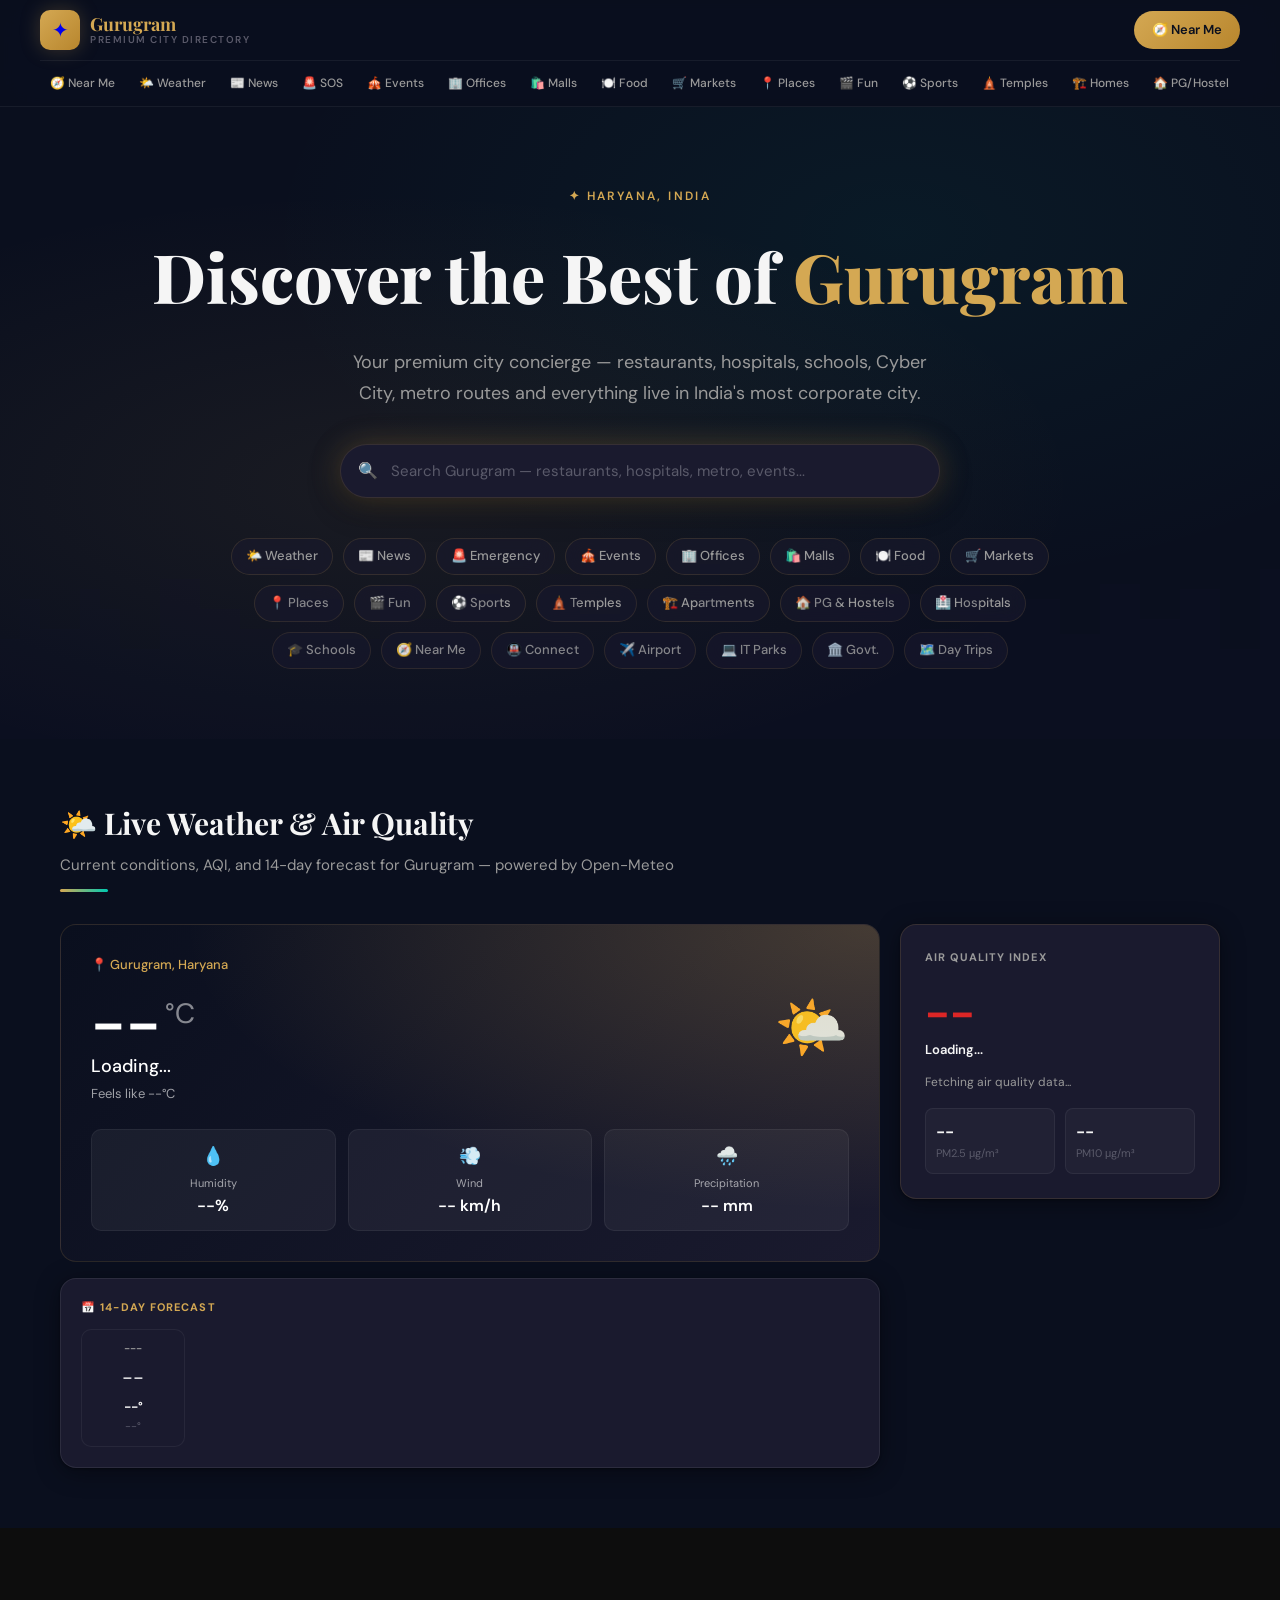
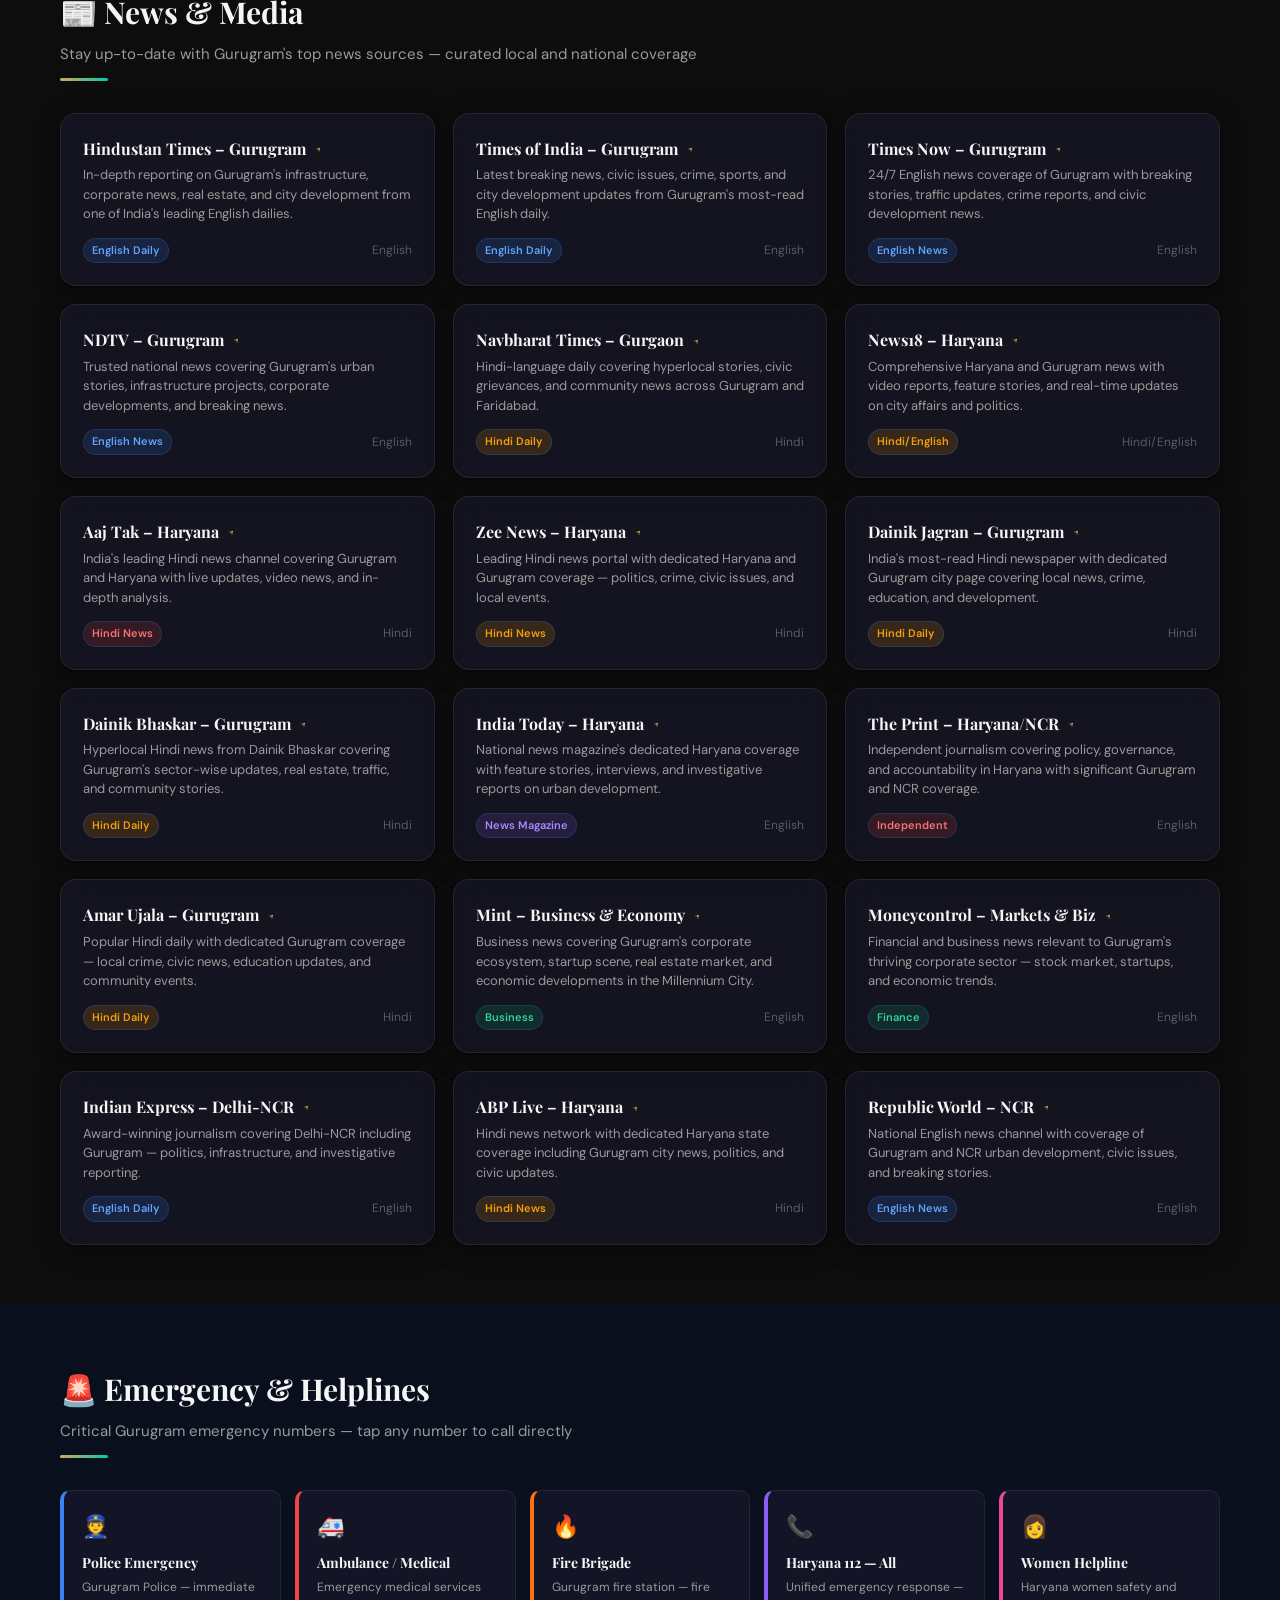
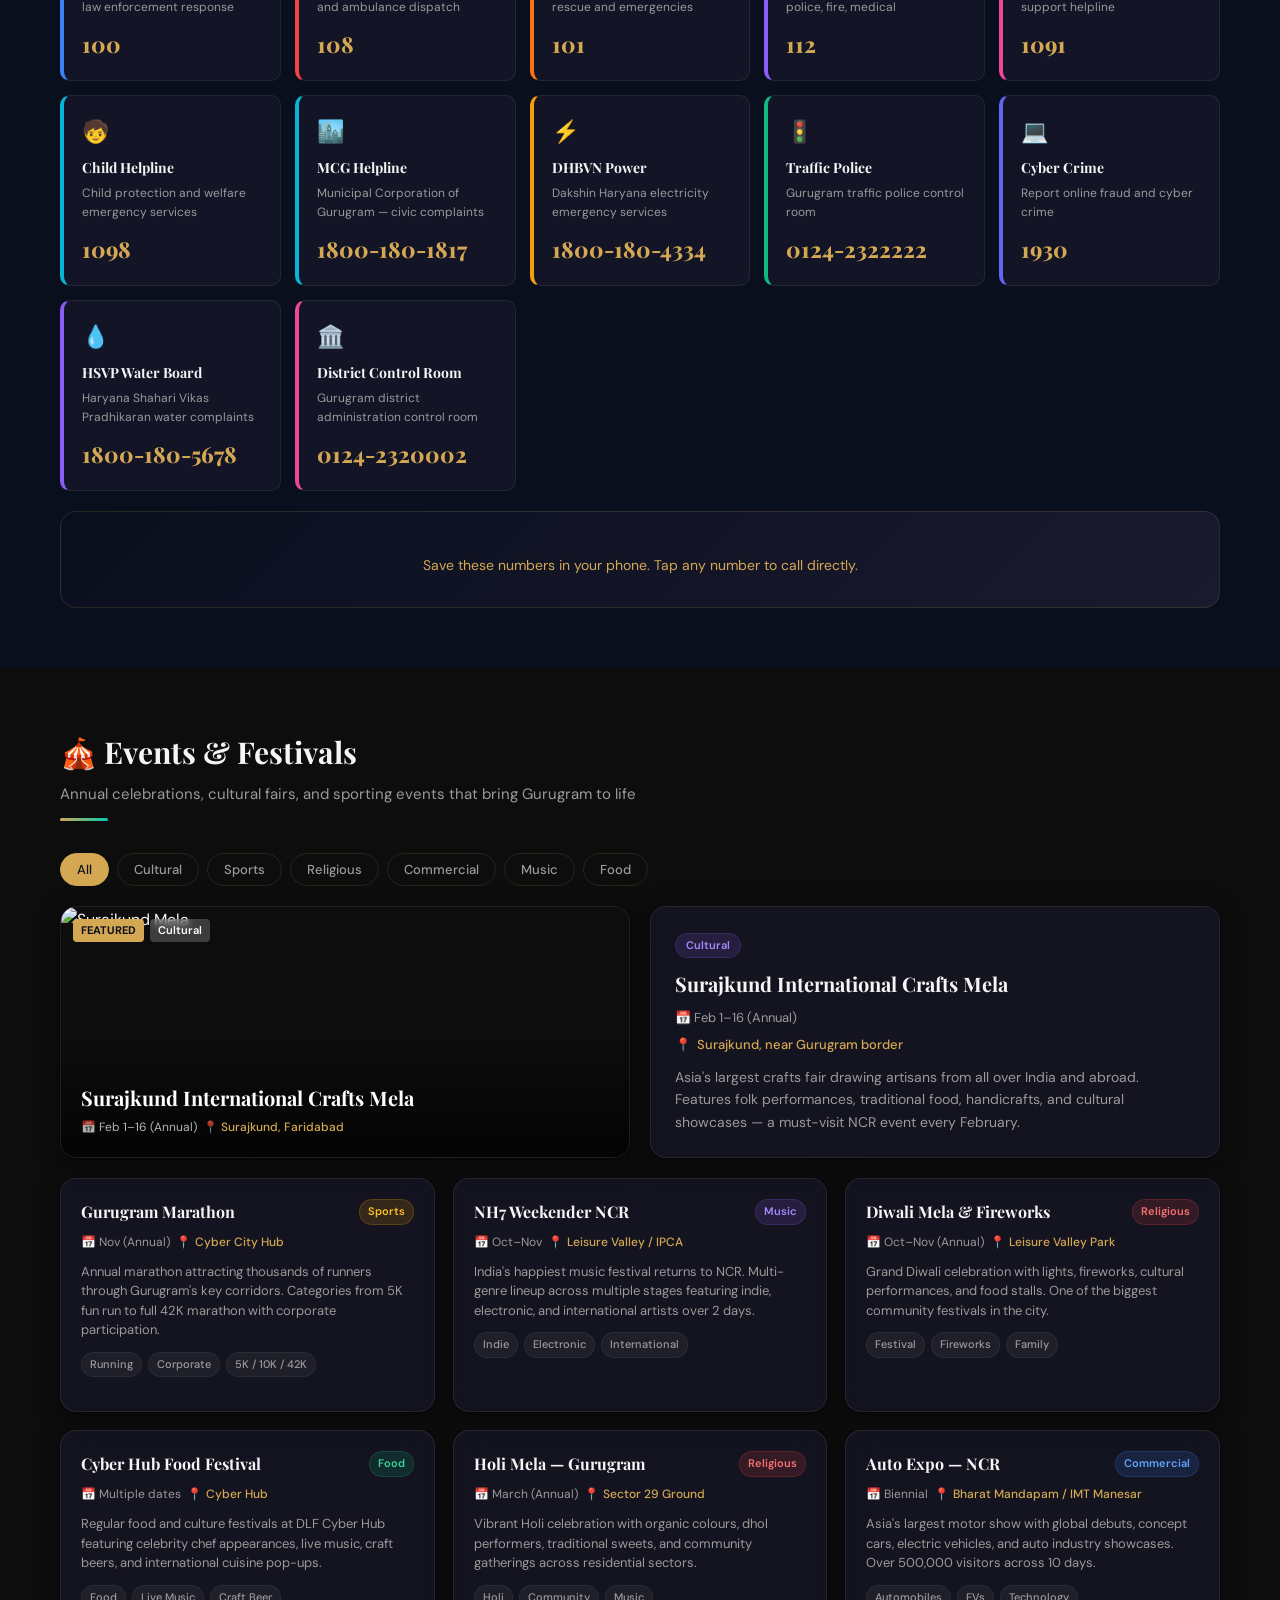
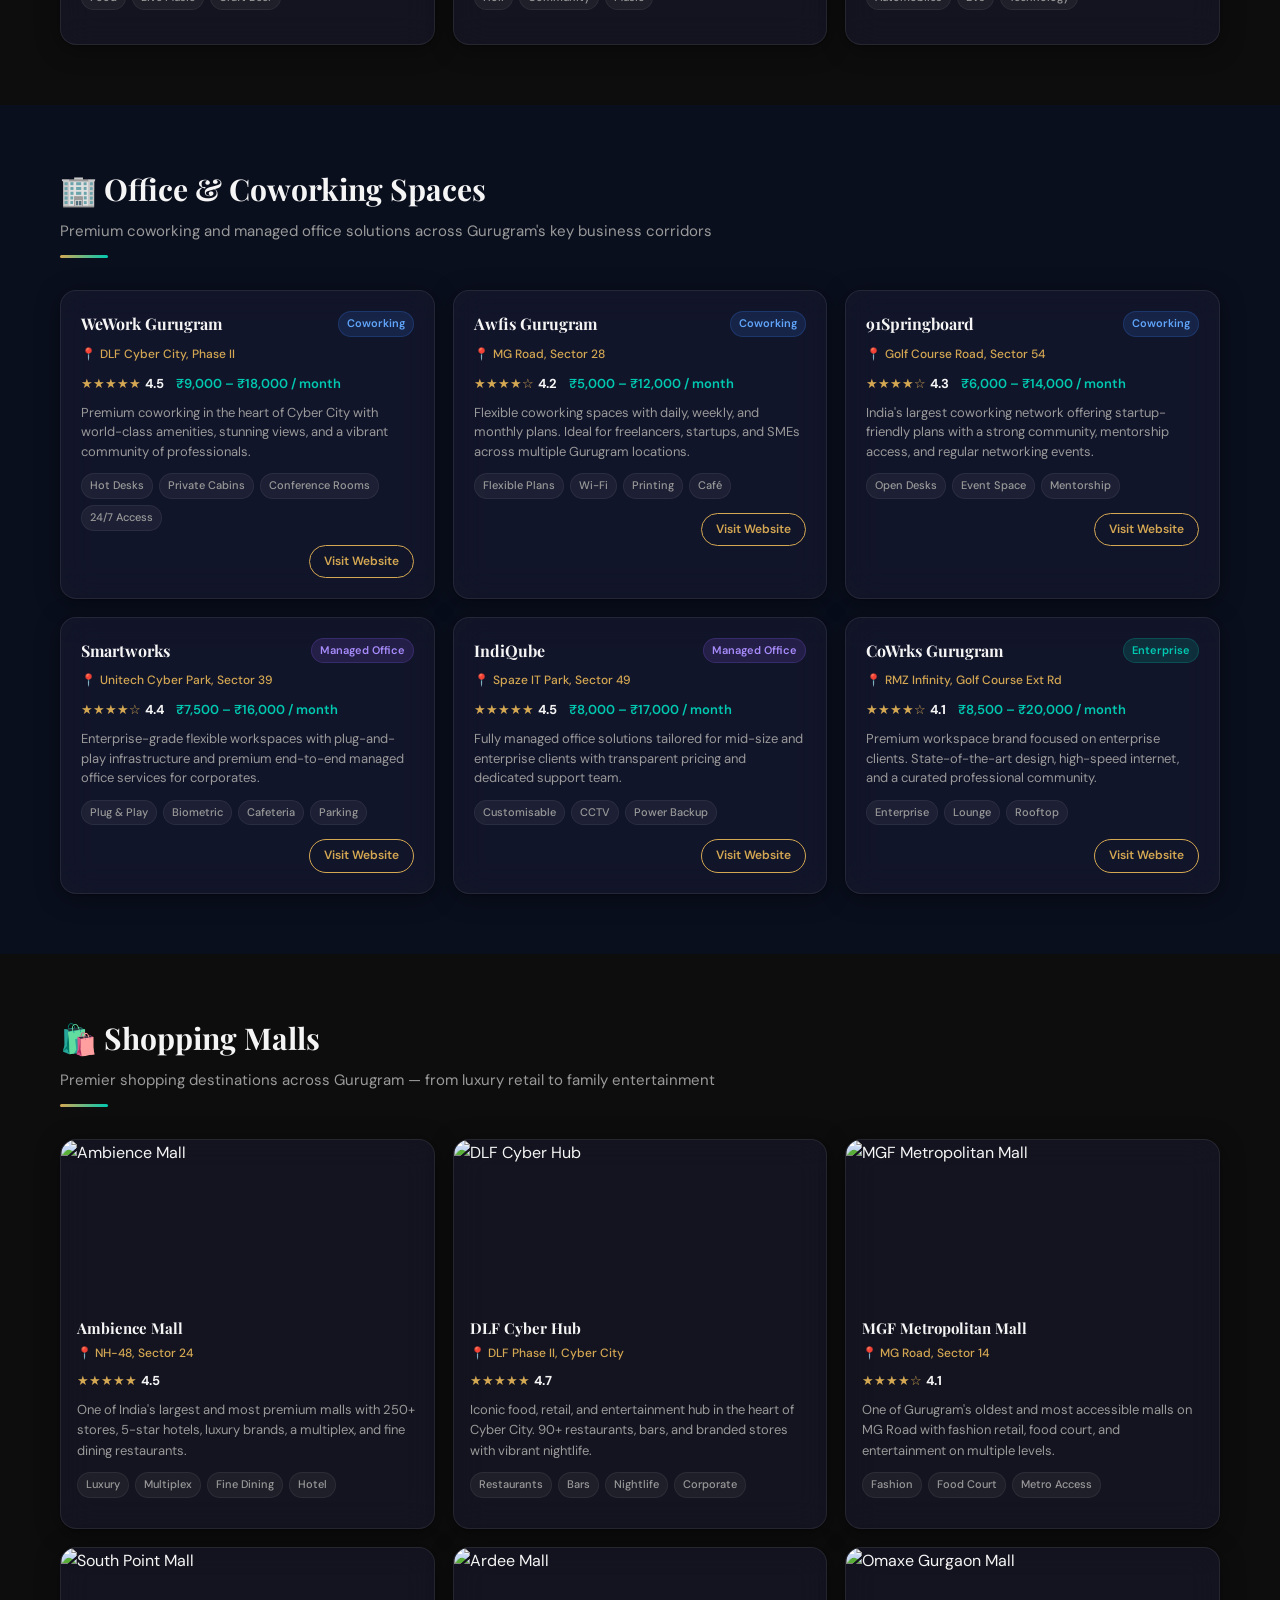
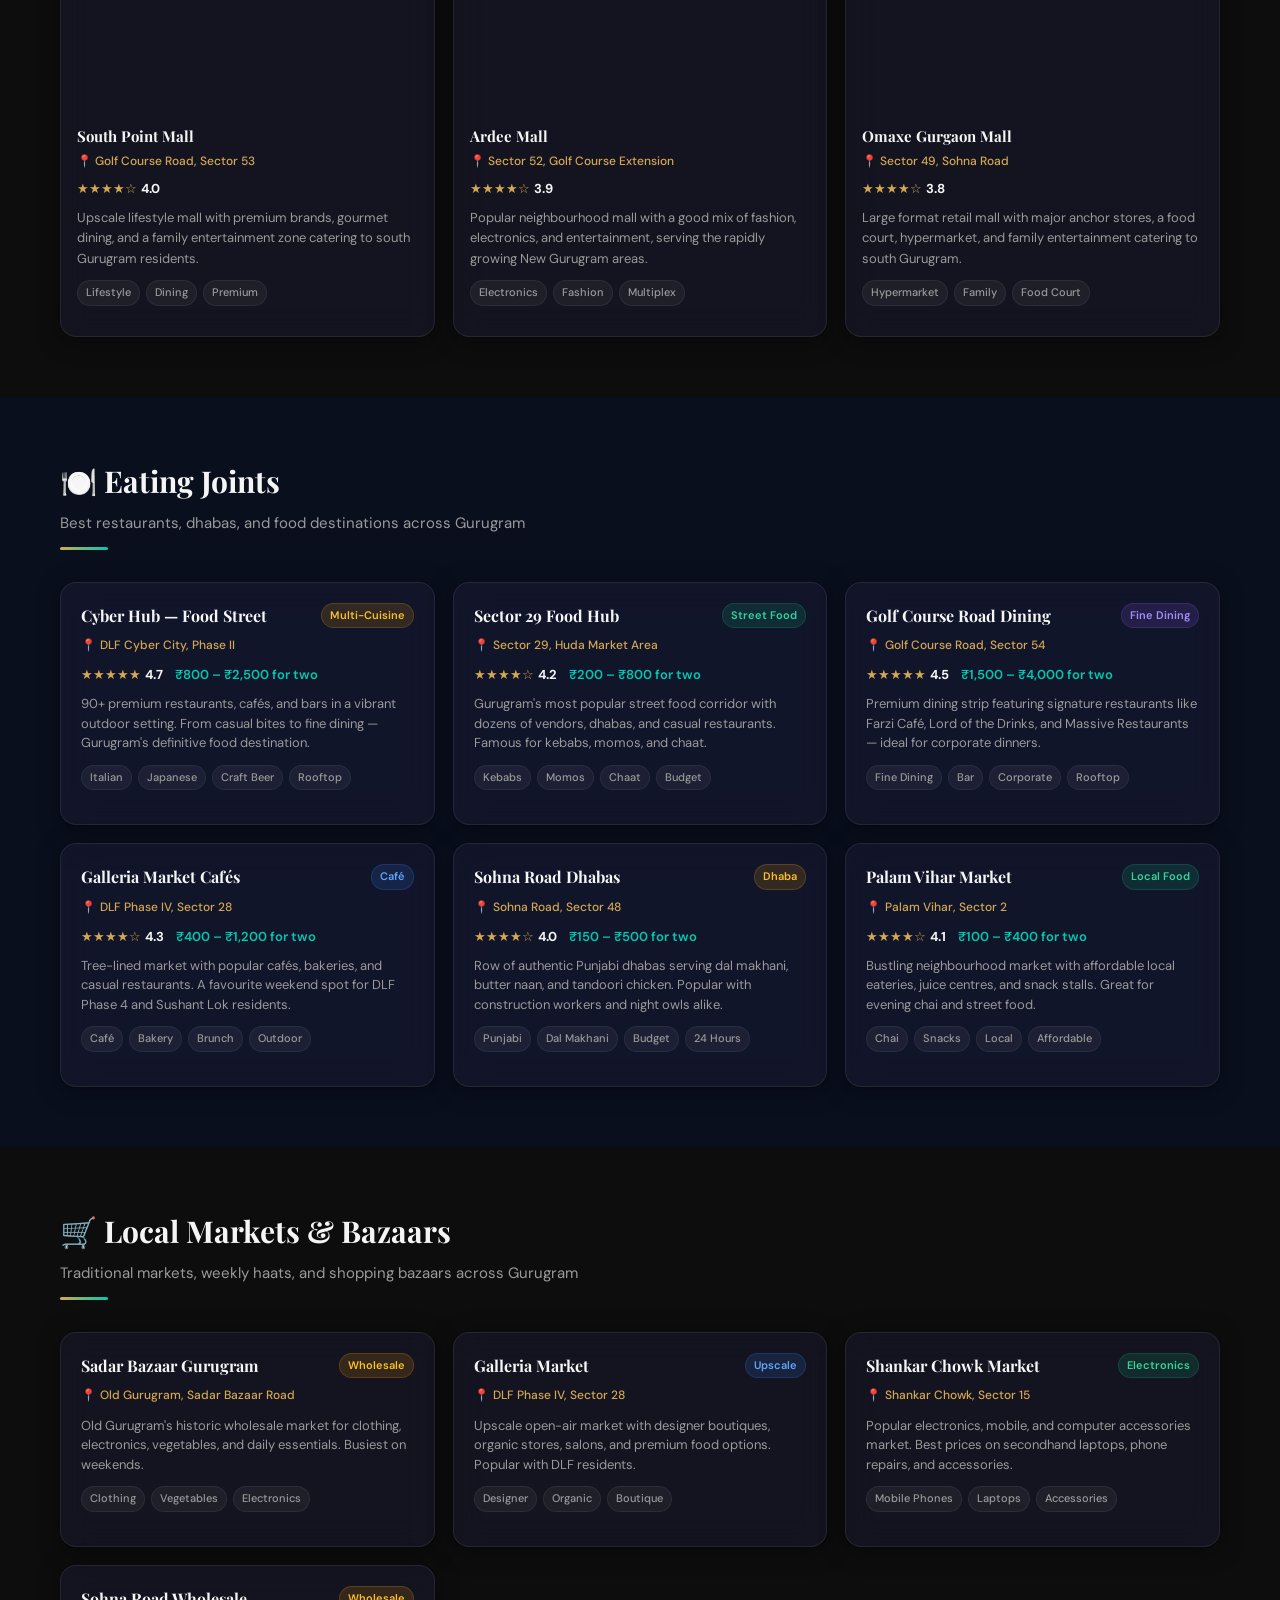
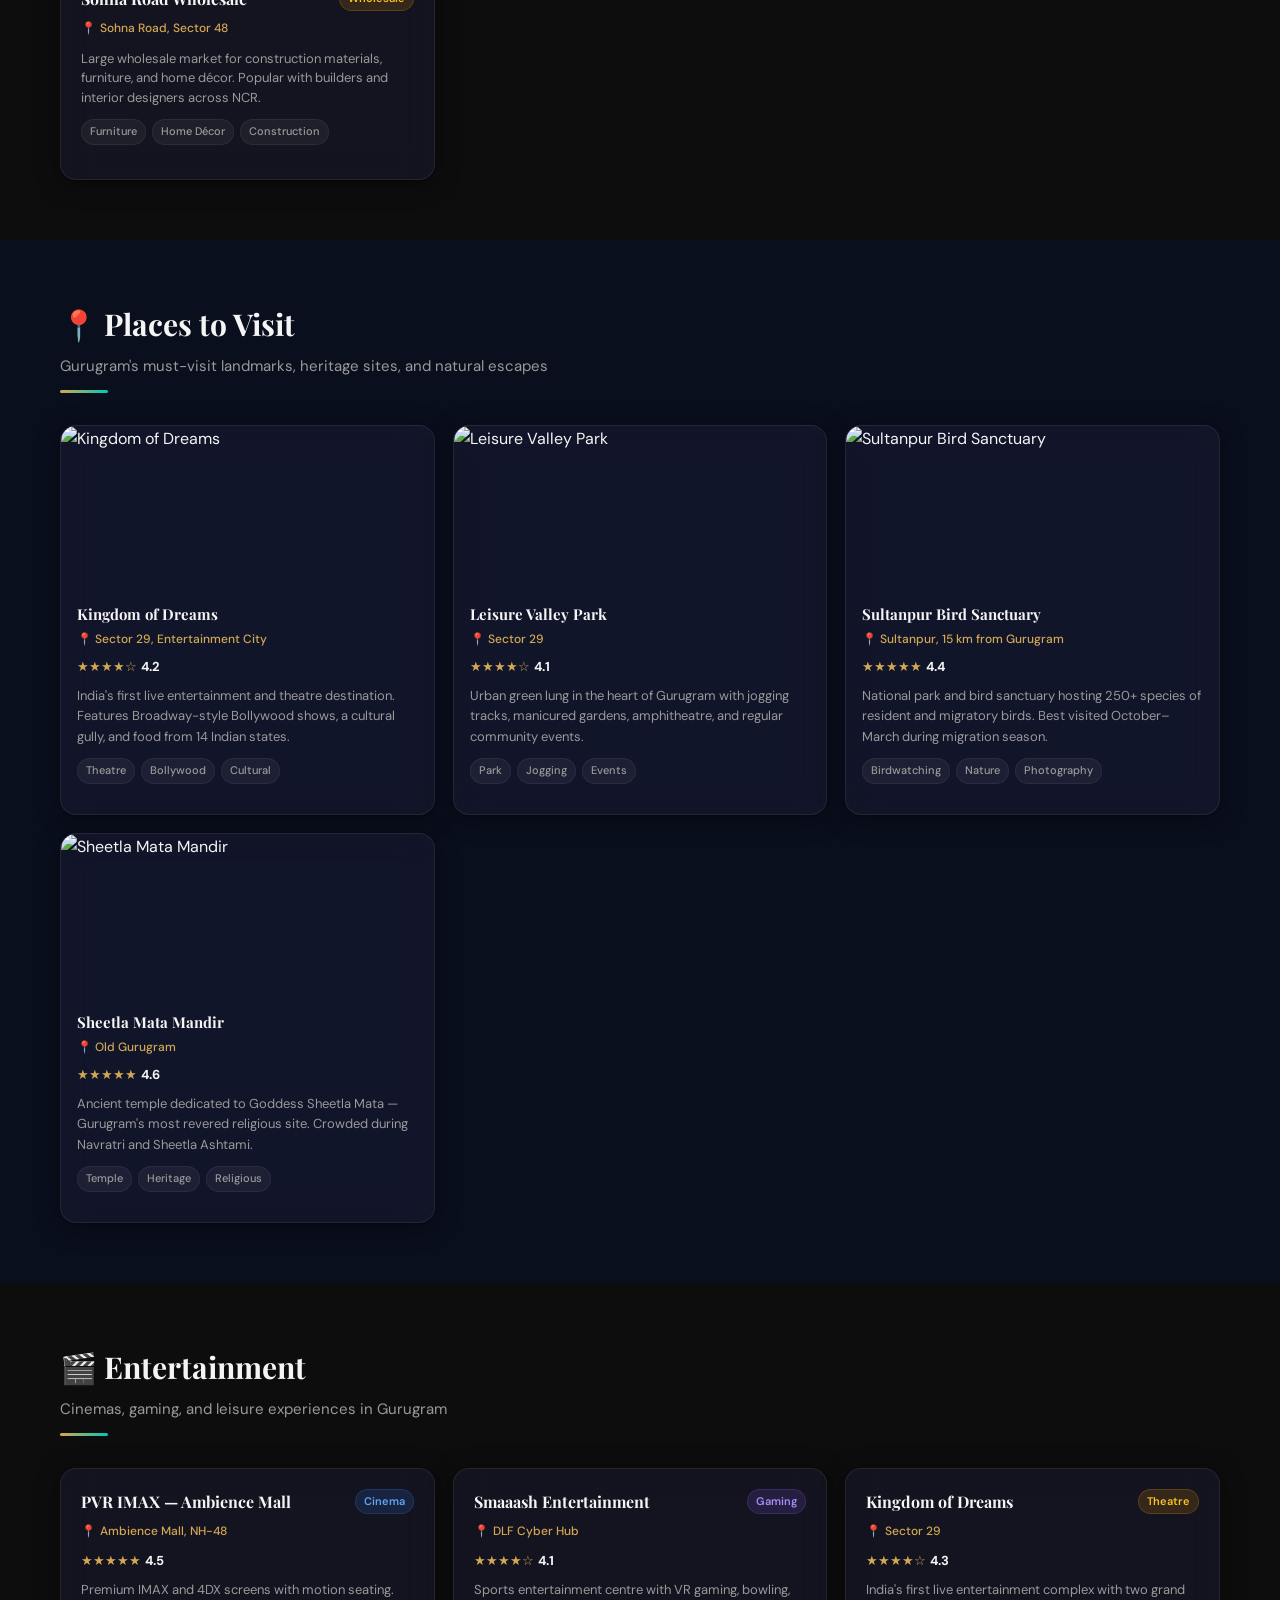
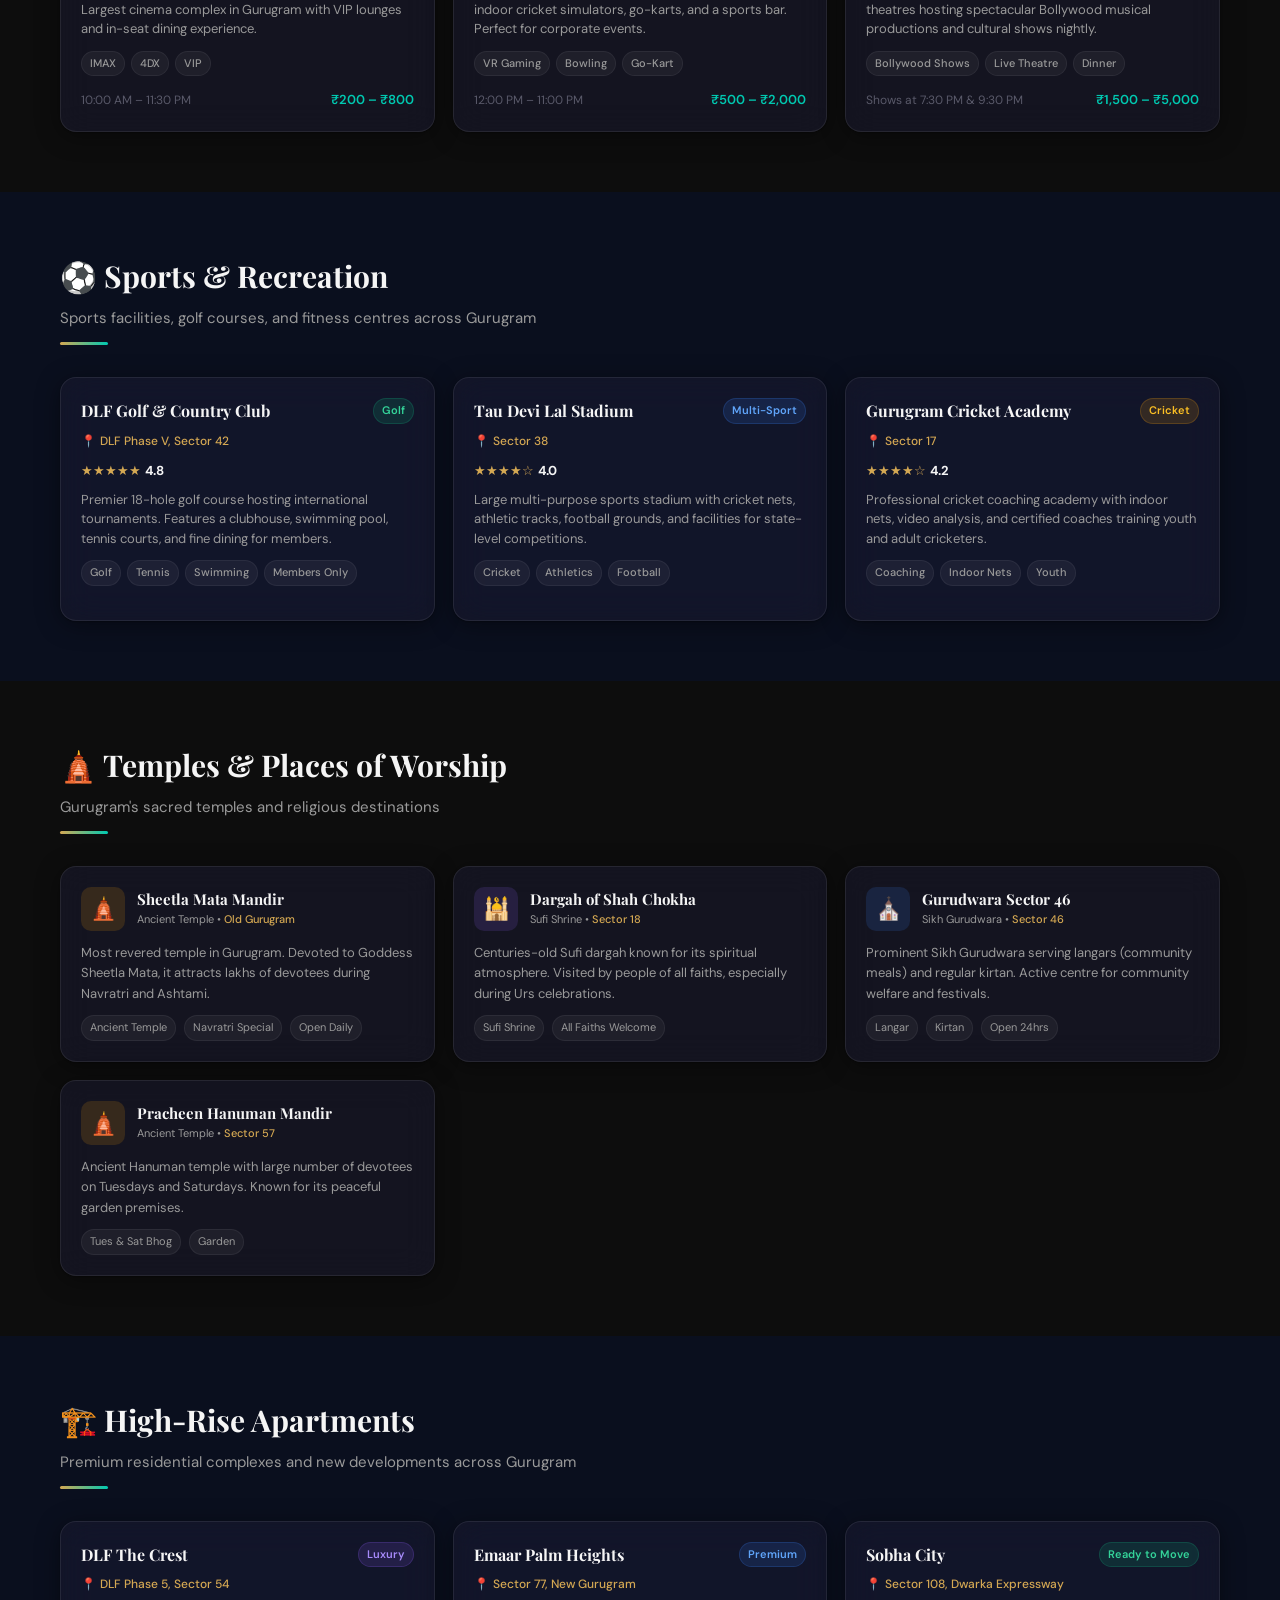
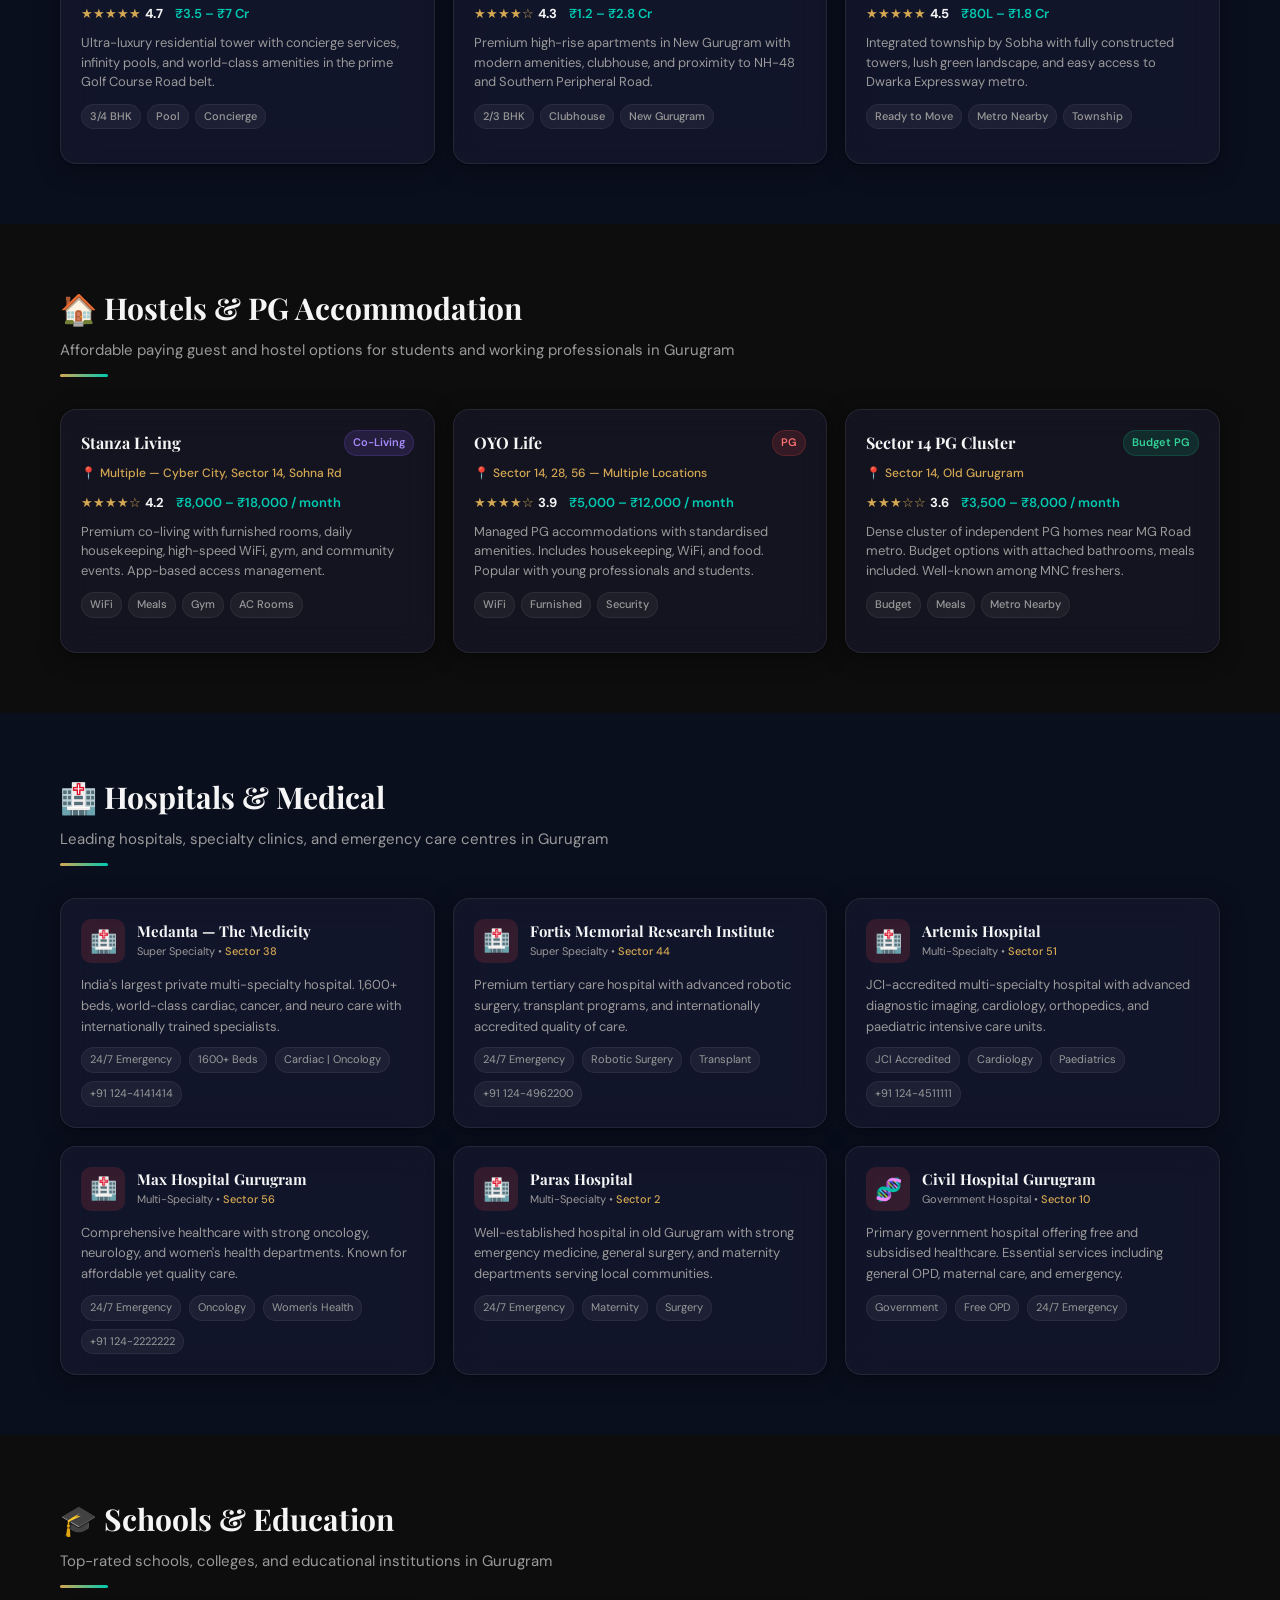
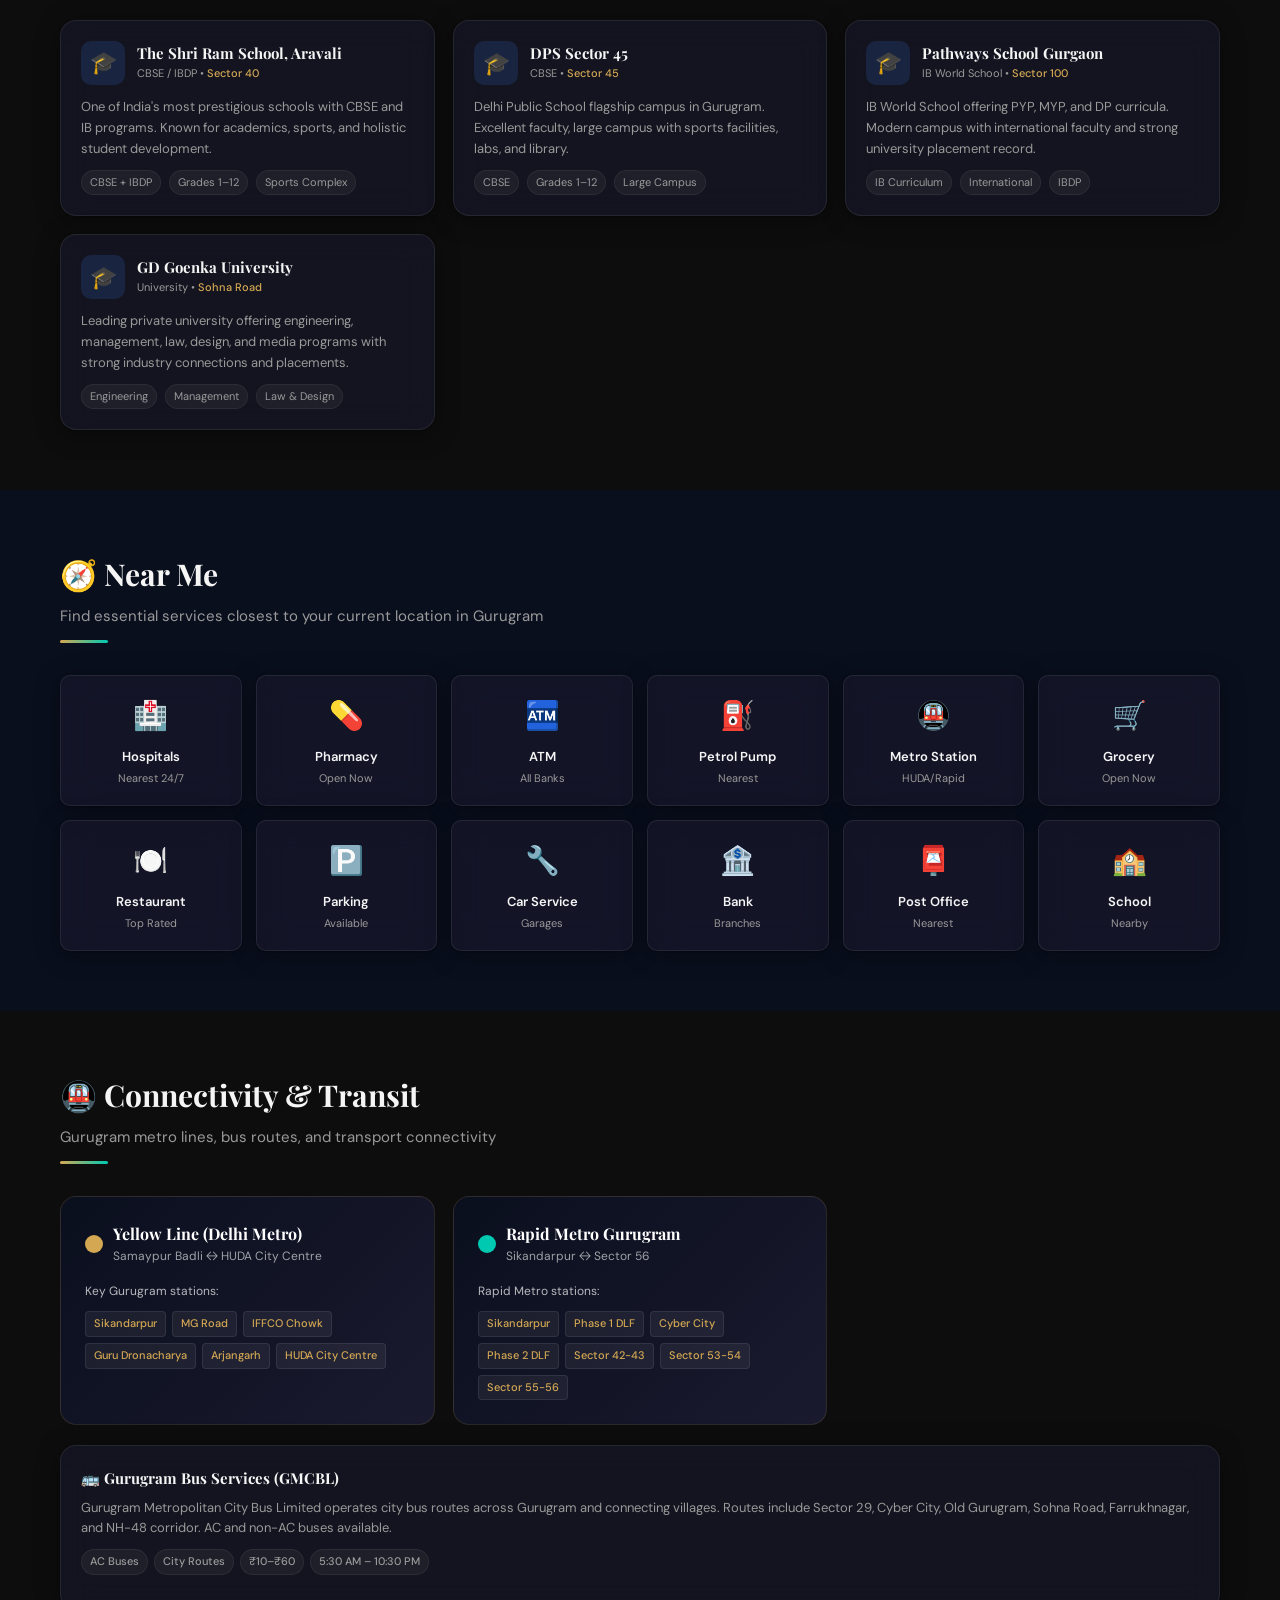
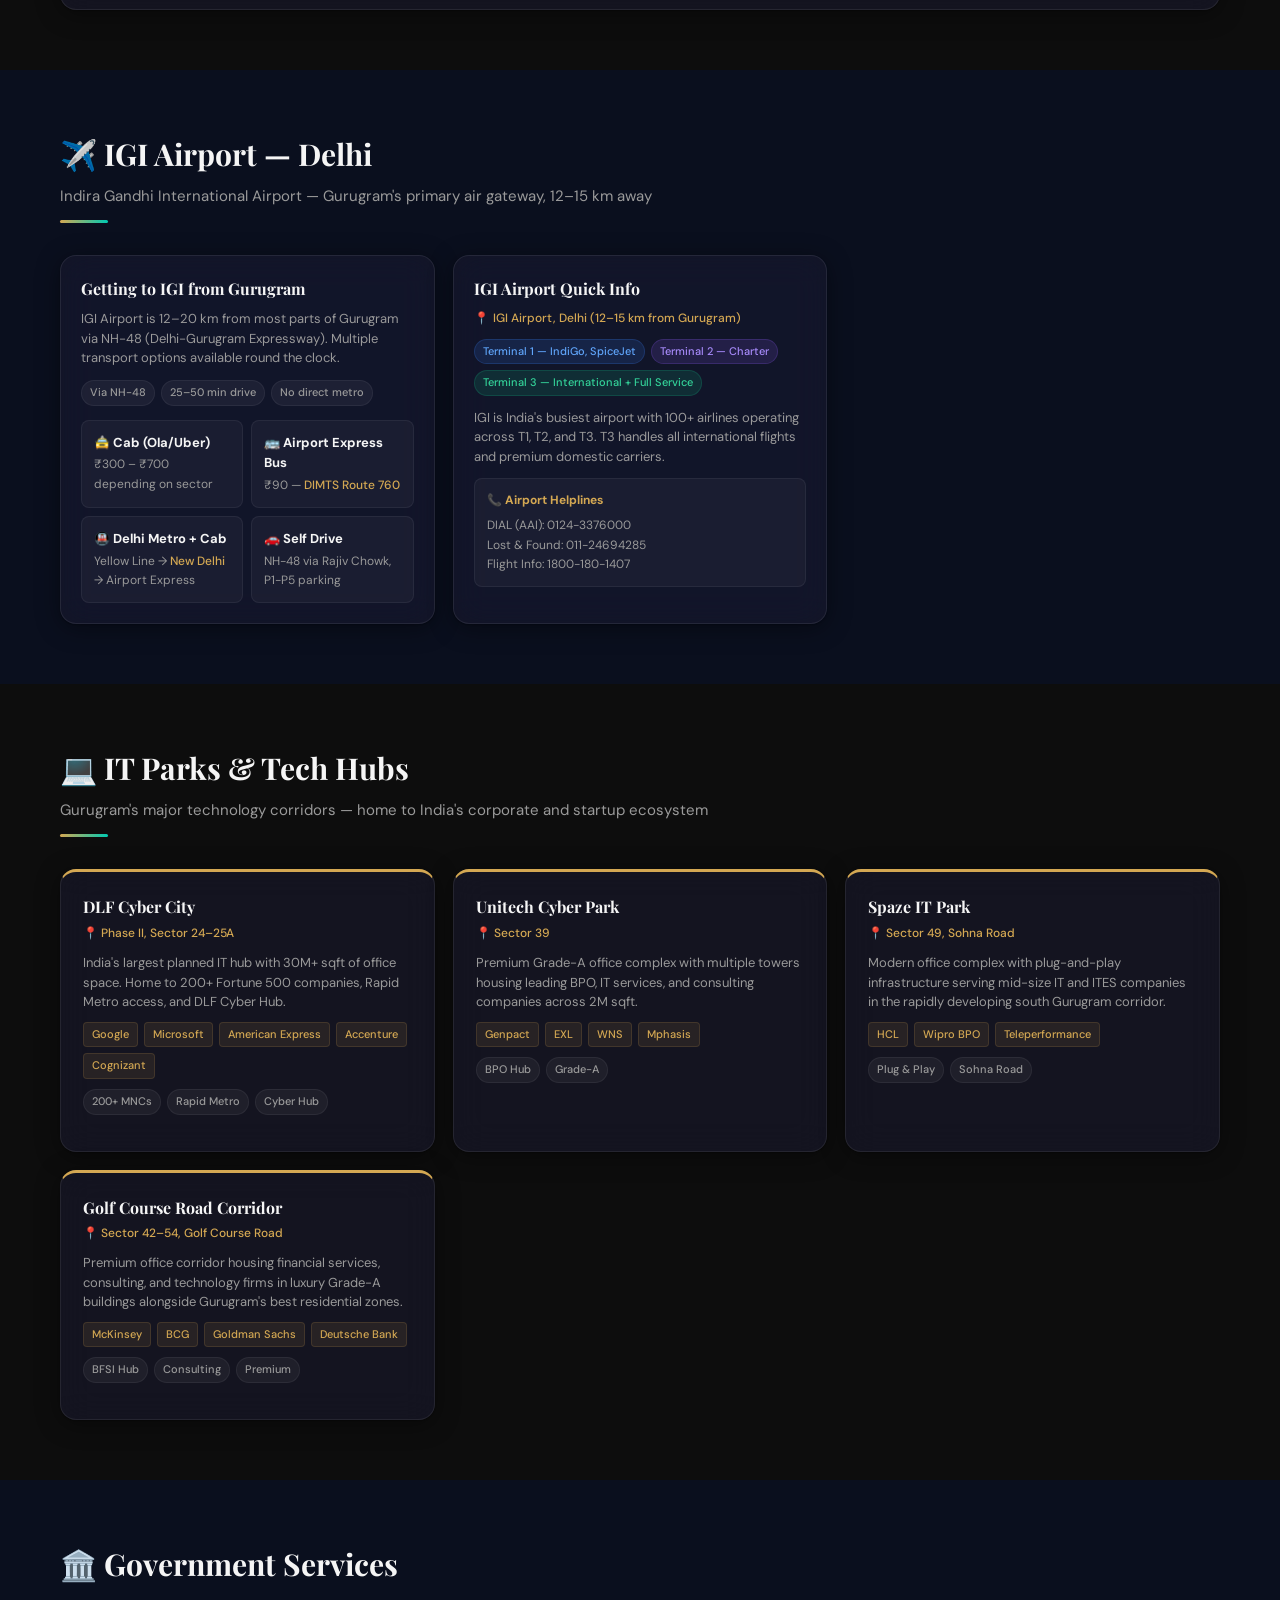
==== index.html @ e7f3124e "Add comprehensive location links: airport, metro stations, and transport hubs - Added Google Maps li" ====
<!DOCTYPE html>
<html lang="en">
<head>
  <meta charset="UTF-8" />
  <meta name="viewport" content="width=device-width, initial-scale=1.0" />
  <title>Gurugram.Online | Discover the Best of Gurugram — City Directory & Listings</title>
  <meta name="description" content="Your premium Gurugram city guide — restaurants, hospitals, schools, malls, cyber city, events, metro routes and everything live in Gurugram." />
  <link rel="preconnect" href="https://fonts.googleapis.com" />
  <link rel="preconnect" href="https://fonts.gstatic.com" crossorigin />
  <link href="https://fonts.googleapis.com/css2?family=Playfair+Display:wght@400;500;600;700;800;900&family=DM+Sans:ital,opsz,wght@0,9..40,300;0,9..40,400;0,9..40,500;0,9..40,600;0,9..40,700;1,9..40,300&display=swap" rel="stylesheet" />
  <style>
    :root {
      --bg: #0A0F1E;
      --bg2: #0D0D0D;
      --accent: #D4A853;
      --accent2: #00C9B1;
      --surface: #1A1A2E;
      --surface2: #111128;
      --surface3: #141414;
      --border: rgba(212,168,83,0.15);
      --border2: rgba(255,255,255,0.06);
      --text: #F5F5F5;
      --text2: #9A9A9A;
      --text3: #5A5A6A;
      --gold-glow: rgba(212,168,83,0.25);
      --cyan-glow: rgba(0,201,177,0.2);
      --card-shadow: 0 4px 24px rgba(0,0,0,0.4), 0 1px 2px rgba(0,0,0,0.3);
      --card-hover: 0 8px 40px rgba(212,168,83,0.15), 0 4px 20px rgba(0,0,0,0.5);
      --glass: rgba(26,26,46,0.6);
      --glass-border: rgba(255,255,255,0.08);
      --radius: 16px;
      --radius-sm: 10px;
    }
    * { margin: 0; padding: 0; box-sizing: border-box; }
    html { scroll-behavior: smooth; }
    body {
      font-family: 'DM Sans', sans-serif;
      background: var(--bg);
      color: var(--text);
      line-height: 1.6;
      overflow-x: hidden;
    }

    /* ── NAVBAR ── */
    .navbar {
      position: sticky; top: 0; z-index: 100;
      background: rgba(10,15,30,0.92);
      backdrop-filter: blur(20px) saturate(180%);
      border-bottom: 1px solid var(--border2);
      padding: 0 20px;
    }
    .nav-top {
      display: flex; align-items: center; justify-content: space-between;
      padding: 10px 0; max-width: 1200px; margin: 0 auto;
    }
    .nav-brand { display: flex; align-items: center; gap: 10px; text-decoration: none; }
    .nav-brand-icon {
      width: 40px; height: 40px; border-radius: 10px;
      background: linear-gradient(135deg, var(--accent), #b8862d);
      display: flex; align-items: center; justify-content: center;
      font-size: 20px; box-shadow: 0 0 20px var(--gold-glow);
    }
    .nav-brand-text { line-height: 1.1; }
    .nav-brand-name { font-family: 'Playfair Display', serif; font-weight: 700; font-size: 18px; color: var(--accent); }
    .nav-brand-sub { font-size: 10px; font-weight: 600; color: var(--text3); letter-spacing: 0.15em; text-transform: uppercase; }
    .nav-near-me {
      display: flex; align-items: center; gap: 6px;
      background: linear-gradient(135deg, var(--accent), #b8862d);
      color: #0A0F1E; border: none; border-radius: 50px;
      padding: 9px 18px; font-size: 13px; font-weight: 600;
      cursor: pointer; font-family: 'DM Sans', sans-serif;
      transition: all 0.3s; text-decoration: none;
    }
    .nav-near-me:hover { transform: translateY(-1px); box-shadow: 0 6px 25px var(--gold-glow); }
    .nav-links {
      border-top: 1px solid var(--border2);
      overflow-x: auto; padding: 8px 0;
      display: flex; gap: 4px; max-width: 1200px; margin: 0 auto;
      scrollbar-width: none;
    }
    .nav-links::-webkit-scrollbar { display: none; }
    .nav-link {
      display: flex; align-items: center; gap: 5px; white-space: nowrap;
      padding: 5px 10px; border-radius: 20px; font-size: 12px; font-weight: 500;
      color: var(--text2); text-decoration: none; transition: all 0.2s;
    }
    .nav-link:hover { background: rgba(212,168,83,0.1); color: var(--accent); }
    .nav-link.active { background: rgba(212,168,83,0.12); color: var(--accent); }

    /* ── HERO ── */
    .hero {
      background: var(--bg);
      padding: 80px 20px 70px;
      text-align: center;
      position: relative; overflow: hidden;
    }
    .hero::before {
      content: '';
      position: absolute; inset: 0;
      background: radial-gradient(ellipse at 30% 60%, rgba(212,168,83,0.08) 0%, transparent 55%),
                  radial-gradient(ellipse at 70% 20%, rgba(0,201,177,0.06) 0%, transparent 50%);
    }
    .hero::after {
      content: '';
      position: absolute; bottom: 0; left: 0; right: 0; height: 200px;
      background: url("data:image/svg+xml,%3Csvg xmlns='http://www.w3.org/2000/svg' viewBox='0 0 1440 200'%3E%3Cpath fill='%231A1A2E' fill-opacity='0.3' d='M0,200 L0,120 L40,120 L40,80 L60,80 L60,100 L100,100 L100,60 L120,60 L120,90 L160,90 L160,50 L180,50 L180,70 L200,70 L200,110 L240,110 L240,40 L280,40 L280,70 L320,70 L320,90 L360,90 L360,30 L380,30 L380,60 L420,60 L420,100 L460,100 L460,45 L500,45 L500,80 L540,80 L540,55 L580,55 L580,95 L620,95 L620,35 L660,35 L660,75 L700,75 L700,50 L740,50 L740,85 L780,85 L780,25 L800,25 L800,65 L840,65 L840,105 L880,105 L880,40 L920,40 L920,70 L960,70 L960,55 L1000,55 L1000,90 L1040,90 L1040,35 L1060,35 L1060,75 L1100,75 L1100,60 L1140,60 L1140,95 L1180,95 L1180,45 L1220,45 L1220,80 L1260,80 L1260,50 L1300,50 L1300,110 L1340,110 L1340,30 L1380,30 L1380,70 L1440,70 L1440,200 Z'/%3E%3C/svg%3E") center bottom / cover no-repeat;
      opacity: 0.5;
      pointer-events: none;
    }
    .hero-state {
      font-size: 12px; font-weight: 600; letter-spacing: 0.2em;
      color: var(--accent); text-transform: uppercase; margin-bottom: 16px;
      position: relative;
    }
    .hero-title {
      font-family: 'Playfair Display', serif; font-weight: 800;
      font-size: clamp(36px, 7vw, 68px);
      color: var(--text); margin-bottom: 16px; position: relative;
      display: flex; align-items: center; justify-content: center; gap: 16px;
    }
    .hero-title-accent { color: var(--accent); }
    .hero-subtitle {
      font-size: clamp(15px, 2.5vw, 18px);
      color: var(--text2); max-width: 600px;
      margin: 0 auto 36px; position: relative; line-height: 1.7;
    }
    .hero-search-wrap { position: relative; max-width: 600px; margin: 0 auto 40px; }
    .hero-search {
      width: 100%; padding: 16px 24px 16px 50px;
      border-radius: 50px;
      border: 1.5px solid var(--border);
      font-size: 15px; font-family: 'DM Sans', sans-serif;
      background: var(--surface);
      box-shadow: 0 0 30px var(--gold-glow), 0 8px 32px rgba(0,0,0,0.4);
      outline: none; color: var(--text);
      transition: all 0.3s;
    }
    .hero-search:focus {
      border-color: var(--accent);
      box-shadow: 0 0 40px var(--gold-glow), 0 0 60px rgba(212,168,83,0.1), 0 8px 32px rgba(0,0,0,0.4);
    }
    .hero-search::placeholder { color: var(--text3); }
    .hero-search-icon {
      position: absolute; left: 18px; top: 50%; transform: translateY(-50%);
      color: var(--accent); font-size: 16px;
    }
    .hero-chips {
      display: flex; flex-wrap: wrap; gap: 10px;
      justify-content: center; position: relative; max-width: 860px; margin: 0 auto;
    }
    .hero-chip {
      display: flex; align-items: center; gap: 6px;
      background: rgba(26,26,46,0.6);
      border: 1px solid var(--border);
      backdrop-filter: blur(12px);
      color: var(--text2);
      padding: 7px 14px; border-radius: 50px;
      font-size: 13px; font-weight: 500;
      cursor: pointer; transition: all 0.3s; text-decoration: none;
    }
    .hero-chip:hover {
      background: rgba(212,168,83,0.1);
      border-color: var(--accent);
      color: var(--accent);
      transform: translateY(-2px);
      box-shadow: 0 4px 15px var(--gold-glow);
    }

    /* ── SECTIONS ── */
    .section { padding: 60px 20px; max-width: 1200px; margin: 0 auto; }
    .section-alt { background: var(--bg2); }
    .section-alt .section { background: transparent; }
    .section-header { margin-bottom: 32px; }
    .section-icon { font-size: 28px; margin-bottom: 8px; display: block; }
    .section-title {
      font-family: 'Playfair Display', serif; font-weight: 700;
      font-size: clamp(22px, 3.5vw, 30px); color: var(--text); margin-bottom: 6px;
      display: flex; align-items: center; gap: 10px;
    }
    .section-subtitle { color: var(--text2); font-size: 15px; }
    .section-underline {
      width: 48px; height: 3px; border-radius: 2px;
      background: linear-gradient(90deg, var(--accent), var(--accent2));
      margin-top: 12px;
    }

    /* ── WEATHER ── */
    .weather-grid { display: grid; grid-template-columns: 1fr 320px; gap: 20px; }
    @media (max-width: 768px) { .weather-grid { grid-template-columns: 1fr; } }
    .weather-main {
      background: linear-gradient(135deg, #0A0F1E, #1A1A2E);
      border: 1px solid var(--border);
      border-radius: var(--radius); padding: 30px;
      color: white; position: relative; overflow: hidden;
    }
    .weather-main::before {
      content: ''; position: absolute; inset: 0;
      background: radial-gradient(ellipse at top right, var(--gold-glow), transparent 60%);
    }
    .weather-city { font-size: 13px; font-weight: 500; color: var(--accent); margin-bottom: 4px; }
    .weather-temp-row { display: flex; align-items: flex-start; gap: 16px; margin-bottom: 4px; }
    .weather-temp { font-family: 'Playfair Display', serif; font-size: 72px; font-weight: 700; line-height: 1; }
    .weather-unit { font-size: 28px; opacity: 0.5; margin-top: 12px; }
    .weather-emoji { font-size: 60px; margin-left: auto; }
    .weather-desc { font-size: 18px; font-weight: 500; margin-bottom: 4px; }
    .weather-feels { font-size: 13px; opacity: 0.6; margin-bottom: 20px; }
    .weather-stats { display: grid; grid-template-columns: repeat(3, 1fr); gap: 12px; }
    .weather-stat {
      background: rgba(255,255,255,0.05); border-radius: 10px;
      padding: 12px; text-align: center;
      border: 1px solid var(--border2);
    }
    .weather-stat-icon { font-size: 18px; margin-bottom: 4px; }
    .weather-stat-label { font-size: 11px; opacity: 0.6; }
    .weather-stat-val { font-size: 16px; font-weight: 600; }
    .aqi-card {
      background: var(--surface); border: 1px solid var(--border);
      border-radius: var(--radius); padding: 24px;
      box-shadow: var(--card-shadow);
    }
    .aqi-title { font-size: 11px; font-weight: 700; letter-spacing: 0.1em; color: var(--text2); text-transform: uppercase; margin-bottom: 16px; }
    .aqi-value {
      font-family: 'Playfair Display', serif; font-size: 52px; font-weight: 800;
      line-height: 1; margin-bottom: 6px;
    }
    .aqi-label { font-size: 13px; font-weight: 600; margin-bottom: 12px; }
    .aqi-desc { font-size: 12px; color: var(--text2); margin-bottom: 16px; }
    .aqi-metrics { display: grid; grid-template-columns: 1fr 1fr; gap: 10px; }
    .aqi-metric { background: rgba(255,255,255,0.03); border: 1px solid var(--border2); border-radius: 8px; padding: 10px; }
    .aqi-metric-val { font-weight: 700; font-size: 16px; }
    .aqi-metric-label { font-size: 11px; color: var(--text3); }
    .aqi-hazardous { color: #dc2626; }
    .aqi-moderate { color: #f59e0b; }
    .aqi-good { color: #10b981; }
    .forecast-section { margin-top: 20px; }
    .forecast-title { font-size: 11px; font-weight: 700; letter-spacing: 0.1em; color: var(--accent); text-transform: uppercase; margin-bottom: 12px; }
    .forecast-grid { display: grid; grid-template-columns: repeat(7, 1fr); gap: 8px; }
    @media (max-width: 600px) { .forecast-grid { grid-template-columns: repeat(4, 1fr); } }
    .forecast-day {
      background: var(--surface); border: 1px solid var(--border2); border-radius: 10px;
      padding: 10px 6px; text-align: center;
    }
    .forecast-day-name { font-size: 11px; font-weight: 600; color: var(--text2); margin-bottom: 4px; }
    .forecast-day-icon { font-size: 20px; margin-bottom: 4px; }
    .forecast-day-max { font-size: 13px; font-weight: 700; }
    .forecast-day-min { font-size: 11px; color: var(--text3); }

    /* ── CARDS GRID ── */
    .cards-grid { display: grid; grid-template-columns: repeat(auto-fill, minmax(280px, 1fr)); gap: 18px; }
    .cards-grid-2 { grid-template-columns: repeat(auto-fill, minmax(340px, 1fr)); }
    .card {
      background: var(--glass); border: 1px solid var(--glass-border);
      backdrop-filter: blur(16px) saturate(150%);
      border-radius: var(--radius); padding: 20px;
      box-shadow: var(--card-shadow); transition: all 0.35s cubic-bezier(0.25, 0.46, 0.45, 0.94);
    }
    .card:hover {
      box-shadow: var(--card-hover);
      transform: translateY(-4px);
      border-color: rgba(212,168,83,0.25);
      cursor: pointer;
    }
    .card-header { display: flex; align-items: flex-start; justify-content: space-between; margin-bottom: 8px; }
    .card-name { font-family: 'Playfair Display', serif; font-weight: 700; font-size: 16px; color: var(--text); }
    .card-badge {
      font-size: 11px; font-weight: 600; padding: 3px 8px;
      border-radius: 20px; white-space: nowrap; flex-shrink: 0; margin-left: 8px;
    }
    .badge-blue { background: rgba(59,130,246,0.15); color: #60a5fa; border: 1px solid rgba(59,130,246,0.2); }
    .badge-green { background: rgba(16,185,129,0.15); color: #34d399; border: 1px solid rgba(16,185,129,0.2); }
    .badge-orange { background: rgba(245,158,11,0.15); color: #fbbf24; border: 1px solid rgba(245,158,11,0.2); }
    .badge-purple { background: rgba(139,92,246,0.15); color: #a78bfa; border: 1px solid rgba(139,92,246,0.2); }
    .badge-red { background: rgba(239,68,68,0.15); color: #f87171; border: 1px solid rgba(239,68,68,0.2); }
    .badge-teal { background: rgba(0,201,177,0.15); color: var(--accent2); border: 1px solid rgba(0,201,177,0.2); }
    .badge-gold { background: rgba(212,168,83,0.15); color: var(--accent); border: 1px solid rgba(212,168,83,0.3); }
    .card-location { display: flex; align-items: center; gap: 4px; font-size: 12px; color: var(--text2); margin-bottom: 10px; }
    .location-link { color: var(--accent); text-decoration: none; cursor: pointer; transition: all 0.2s; font-weight: 500; }
    .location-link:hover { color: var(--accent2); text-decoration: underline; }
    .card-rating { display: flex; align-items: center; gap: 4px; margin-bottom: 8px; }
    .stars { color: var(--accent); font-size: 13px; }
    .rating-val { font-size: 13px; font-weight: 700; color: var(--text); }
    .price { font-size: 13px; color: var(--accent2); font-weight: 600; margin-left: 8px; }
    .card-desc { font-size: 13px; color: var(--text2); line-height: 1.5; margin-bottom: 12px; }
    .card-tags { display: flex; flex-wrap: wrap; gap: 6px; margin-bottom: 14px; }
    .tag {
      font-size: 11px; font-weight: 500;
      padding: 3px 8px; border-radius: 20px;
      background: rgba(255,255,255,0.05); color: var(--text2);
      border: 1px solid var(--border2);
    }
    .card-footer { display: flex; align-items: center; justify-content: space-between; }
    .card-time { font-size: 12px; color: var(--text3); }
    .card-btn {
      font-size: 12px; font-weight: 600; padding: 6px 14px;
      border-radius: 20px; border: 1.5px solid var(--accent);
      color: var(--accent); background: transparent;
      cursor: pointer; transition: all 0.3s; text-decoration: none;
    }
    .card-btn:hover { background: var(--accent); color: #0A0F1E; box-shadow: 0 0 15px var(--gold-glow); }

    /* ── NEWS CARDS ── */
    .news-card {
      background: var(--glass); border: 1px solid var(--glass-border);
      backdrop-filter: blur(16px) saturate(150%);
      border-radius: var(--radius); padding: 22px;
      box-shadow: var(--card-shadow); transition: all 0.35s cubic-bezier(0.25, 0.46, 0.45, 0.94);
    }
    .news-card:hover { box-shadow: var(--card-hover); transform: translateY(-4px); border-color: rgba(212,168,83,0.25); }
    a.news-card { display: block; text-decoration: none; color: inherit; }
    .news-card-name { font-family: 'Playfair Display', serif; font-weight: 700; font-size: 16px; color: var(--text); margin-bottom: 4px; display: flex; align-items: center; gap: 8px; }
    .news-external { font-size: 12px; color: var(--accent); }
    .news-desc { font-size: 13px; color: var(--text2); margin-bottom: 14px; line-height: 1.5; }
    .news-footer { display: flex; align-items: center; justify-content: space-between; }
    .news-tag { font-size: 11px; font-weight: 600; padding: 3px 8px; border-radius: 20px; background: rgba(59,130,246,0.15); color: #60a5fa; border: 1px solid rgba(59,130,246,0.2); }
    .news-lang { font-size: 12px; color: var(--text3); }

    /* ── EMERGENCY ── */
    .emergency-grid { display: grid; grid-template-columns: repeat(auto-fill, minmax(200px, 1fr)); gap: 14px; }
    .emergency-card {
      border-radius: var(--radius-sm); padding: 18px;
      border: 1px solid var(--glass-border); background: var(--glass);
      backdrop-filter: blur(12px);
      transition: all 0.35s; cursor: pointer;
    }
    .emergency-card:hover { transform: translateY(-3px); box-shadow: var(--card-hover); border-color: rgba(212,168,83,0.2); }
    .emergency-card.police { border-left: 4px solid #3b82f6; }
    .emergency-card.medical { border-left: 4px solid #ef4444; }
    .emergency-card.fire { border-left: 4px solid #f97316; }
    .emergency-card.all { border-left: 4px solid #8b5cf6; }
    .emergency-card.women { border-left: 4px solid #ec4899; }
    .emergency-card.child { border-left: 4px solid #06b6d4; }
    .emergency-icon { font-size: 22px; margin-bottom: 8px; }
    .emergency-name { font-family: 'Playfair Display', serif; font-weight: 700; font-size: 14px; margin-bottom: 4px; color: var(--text); }
    .emergency-desc { font-size: 12px; color: var(--text2); margin-bottom: 10px; }
    .emergency-number { font-family: 'Playfair Display', serif; font-size: 22px; font-weight: 800; color: var(--accent); }

    /* ── EVENT CARD ── */
    .event-featured {
      display: grid; grid-template-columns: 1fr 1fr; gap: 20px; margin-bottom: 20px;
    }
    @media (max-width: 700px) { .event-featured { grid-template-columns: 1fr; } }
    .event-img-card {
      border-radius: var(--radius); overflow: hidden;
      position: relative; box-shadow: var(--card-shadow);
      border: 1px solid var(--glass-border);
      transition: all 0.35s cubic-bezier(0.25, 0.46, 0.45, 0.94);
      cursor: pointer;
    }
    .event-img-card:hover { box-shadow: var(--card-hover); transform: translateY(-4px); }
    .event-img {
      width: 100%; height: 240px; object-fit: cover; display: block;
    }
    .event-img-overlay {
      position: absolute; inset: 0;
      background: linear-gradient(to top, rgba(0,0,0,0.7), transparent 50%);
      padding: 20px;
      display: flex; flex-direction: column; justify-content: flex-end;
    }
    .event-featured-badge {
      position: absolute; top: 12px; left: 12px;
      display: flex; gap: 6px;
    }
    .badge-featured { background: var(--accent); color: #0A0F1E; font-size: 11px; font-weight: 700; padding: 3px 8px; border-radius: 4px; }
    .badge-category { background: rgba(255,255,255,0.2); backdrop-filter: blur(4px); color: white; font-size: 11px; font-weight: 600; padding: 3px 8px; border-radius: 4px; }
    .event-img-title { color: white; font-family: 'Playfair Display', serif; font-weight: 700; font-size: 20px; }
    .event-img-meta { color: rgba(255,255,255,0.7); font-size: 12px; margin-top: 4px; }
    .event-detail-card {
      background: var(--glass); border: 1px solid var(--glass-border);
      backdrop-filter: blur(16px);
      border-radius: var(--radius); padding: 24px; box-shadow: var(--card-shadow);
      transition: all 0.35s cubic-bezier(0.25, 0.46, 0.45, 0.94);
    }
    .event-detail-card:has(.location-link):hover { cursor: pointer; box-shadow: var(--card-hover); }
    .event-tag { display: inline-block; font-size: 11px; font-weight: 600; padding: 3px 10px; border-radius: 20px; background: rgba(139,92,246,0.15); color: #a78bfa; border: 1px solid rgba(139,92,246,0.2); margin-bottom: 10px; }
    .event-title { font-family: 'Playfair Display', serif; font-weight: 700; font-size: 20px; margin-bottom: 8px; color: var(--text); }
    .event-meta { display: flex; align-items: center; gap: 6px; font-size: 13px; color: var(--text2); margin-bottom: 6px; }
    .event-desc { font-size: 14px; color: var(--text2); line-height: 1.6; margin-top: 10px; }
    .event-filters { display: flex; gap: 8px; margin-bottom: 20px; flex-wrap: wrap; }
    .filter-btn {
      padding: 7px 16px; border-radius: 50px; border: 1.5px solid var(--border);
      background: transparent; font-size: 13px; font-weight: 500; cursor: pointer;
      font-family: 'DM Sans', sans-serif; transition: all 0.3s; color: var(--text2);
    }
    .filter-btn.active { background: var(--accent); color: #0A0F1E; border-color: var(--accent); }
    .filter-btn:hover:not(.active) { border-color: var(--accent); color: var(--accent); }

    /* ── MALL / PLACE CARDS WITH IMAGE ── */
    .img-card {
      background: var(--glass); border: 1px solid var(--glass-border);
      backdrop-filter: blur(16px) saturate(150%);
      border-radius: var(--radius); overflow: hidden;
      box-shadow: var(--card-shadow); transition: all 0.35s cubic-bezier(0.25, 0.46, 0.45, 0.94);
    }
    .img-card:hover { box-shadow: var(--card-hover); transform: translateY(-4px); border-color: rgba(212,168,83,0.25); cursor: pointer; }
    .img-card-img { width: 100%; height: 160px; object-fit: cover; display: block; }
    .img-card-body { padding: 16px; }
    .img-card-name { font-family: 'Playfair Display', serif; font-weight: 700; font-size: 15px; margin-bottom: 4px; color: var(--text); }
    .img-card-location { font-size: 12px; color: var(--text2); margin-bottom: 8px; }
    .img-card-desc { font-size: 13px; color: var(--text2); margin-bottom: 10px; }

    /* ── HELPLINE NUMBERS HIGHLIGHT ── */
    .helpline-banner {
      background: linear-gradient(135deg, #0A0F1E, var(--surface));
      border: 1px solid var(--border);
      border-radius: var(--radius); padding: 30px;
      text-align: center; margin-top: 20px;
    }
    .helpline-banner p { color: var(--text2); font-size: 13px; margin-top: 12px; }
    .helpline-banner p.helpline-cta { color: var(--accent); font-size: 14px; }

    /* ── METRO SECTION ── */
    .metro-card {
      background: linear-gradient(135deg, #0A0F1E, #1A1A2E);
      border: 1px solid var(--border);
      border-radius: var(--radius); padding: 24px; color: white;
    }
    .metro-line { display: flex; align-items: center; gap: 12px; margin-bottom: 16px; }
    .metro-line-color {
      width: 14px; height: 14px; border-radius: 50%; flex-shrink: 0;
    }
    .metro-line-name { font-family: 'Playfair Display', serif; font-weight: 700; font-size: 15px; }
    .metro-line-detail { font-size: 12px; opacity: 0.6; }
    .metro-stations { display: flex; gap: 6px; flex-wrap: wrap; margin-top: 8px; }
    .metro-station {
      font-size: 11px; padding: 3px 8px; border-radius: 4px;
      background: rgba(255,255,255,0.06); color: rgba(255,255,255,0.7);
      border: 1px solid rgba(255,255,255,0.08);
    }

    /* ── FOOTER ── */
    .footer {
      background: #060810; color: var(--text2);
      padding: 50px 20px 40px; text-align: center; margin-top: 0;
      border-top: 1px solid var(--border);
      position: relative; overflow: hidden;
    }
    .footer::before {
      content: '';
      position: absolute; inset: 0;
      background-image:
        linear-gradient(rgba(212,168,83,0.03) 1px, transparent 1px),
        linear-gradient(90deg, rgba(212,168,83,0.03) 1px, transparent 1px);
      background-size: 40px 40px;
      pointer-events: none;
    }
    .footer-brand { font-family: 'Playfair Display', serif; font-weight: 800; font-size: 24px; color: var(--accent); margin-bottom: 8px; position: relative; }
    .footer-desc { font-size: 14px; max-width: 400px; margin: 0 auto 20px; position: relative; }
    .footer-links { display: flex; gap: 20px; justify-content: center; flex-wrap: wrap; margin-bottom: 20px; position: relative; }
    .footer-link { color: var(--text3); text-decoration: none; font-size: 13px; transition: color 0.3s; }
    .footer-link:hover { color: var(--accent); }
    .footer-copy { font-size: 12px; color: var(--text3); opacity: 0.6; position: relative; }

    /* ── HOSPITAL / SCHOOL CARD ── */
    .institution-card {
      background: var(--glass); border: 1px solid var(--glass-border);
      backdrop-filter: blur(16px) saturate(150%);
      border-radius: var(--radius); padding: 20px;
      box-shadow: var(--card-shadow); transition: all 0.35s cubic-bezier(0.25, 0.46, 0.45, 0.94);
    }
    .institution-card:hover { box-shadow: var(--card-hover); transform: translateY(-4px); border-color: rgba(212,168,83,0.25); cursor: pointer; }
    .institution-header { display: flex; align-items: flex-start; gap: 12px; margin-bottom: 12px; }
    .institution-icon {
      width: 44px; height: 44px; border-radius: 10px;
      display: flex; align-items: center; justify-content: center;
      font-size: 22px; flex-shrink: 0;
    }
    .icon-hospital { background: rgba(239,68,68,0.15); }
    .icon-school { background: rgba(59,130,246,0.15); }
    .icon-park { background: rgba(16,185,129,0.15); }
    .institution-name { font-family: 'Playfair Display', serif; font-weight: 700; font-size: 15px; color: var(--text); }
    .institution-type { font-size: 11px; color: var(--text2); }
    .institution-desc { font-size: 13px; color: var(--text2); margin-bottom: 10px; }
    .institution-info { display: flex; flex-wrap: wrap; gap: 8px; }
    .info-pill { font-size: 11px; padding: 3px 8px; border-radius: 20px; background: rgba(255,255,255,0.05); color: var(--text2); border: 1px solid var(--border2); }

    /* ── IT PARK ── */
    .itpark-card {
      background: var(--glass); border: 1px solid var(--glass-border);
      backdrop-filter: blur(16px) saturate(150%);
      border-radius: var(--radius); padding: 22px;
      box-shadow: var(--card-shadow); transition: all 0.35s cubic-bezier(0.25, 0.46, 0.45, 0.94);
      border-top: 3px solid var(--accent);
    }
    .itpark-card:hover { box-shadow: var(--card-hover); transform: translateY(-4px); border-color: rgba(212,168,83,0.25); border-top-color: var(--accent); }
    .itpark-name { font-family: 'Playfair Display', serif; font-weight: 700; font-size: 16px; margin-bottom: 4px; color: var(--text); }
    .itpark-sector { font-size: 12px; color: var(--text2); margin-bottom: 10px; }
    .itpark-companies { display: flex; flex-wrap: wrap; gap: 6px; margin-bottom: 10px; }
    .company-tag { font-size: 11px; padding: 3px 8px; border-radius: 4px; background: rgba(212,168,83,0.1); color: var(--accent); font-weight: 500; border: 1px solid rgba(212,168,83,0.15); }

    /* ── NEAR ME ── */
    .nearme-grid { display: grid; grid-template-columns: repeat(auto-fill, minmax(160px, 1fr)); gap: 14px; }
    .nearme-card {
      background: var(--glass); border: 1px solid var(--glass-border);
      backdrop-filter: blur(16px);
      border-radius: var(--radius-sm); padding: 18px;
      text-align: center; box-shadow: var(--card-shadow);
      transition: all 0.35s cubic-bezier(0.25, 0.46, 0.45, 0.94); cursor: pointer;
    }
    .nearme-card:hover { box-shadow: var(--card-hover); transform: translateY(-4px); border-color: var(--accent); }
    .nearme-icon { font-size: 28px; margin-bottom: 8px; }
    .nearme-label { font-size: 13px; font-weight: 600; color: var(--text); }
    .nearme-sub { font-size: 11px; color: var(--text2); margin-top: 2px; }

    /* SECTION DIVIDER */
    .section-wrap-alt { background: var(--bg2); }

    /* ── SCROLL REVEAL ── */
    .reveal {
      opacity: 0; transform: translateY(20px);
      transition: opacity 0.6s ease, transform 0.6s ease;
    }
    .reveal.visible { opacity: 1; transform: translateY(0); }

    /* ── PREMIUM GLOW ANIMATION ── */
    @keyframes subtle-glow {
      0%, 100% { box-shadow: 0 0 20px var(--gold-glow); }
      50% { box-shadow: 0 0 35px var(--gold-glow), 0 0 60px rgba(212,168,83,0.08); }
    }
    .hero-search-wrap::after {
      content: '';
      position: absolute; inset: -2px;
      border-radius: 52px;
      background: linear-gradient(135deg, var(--accent), var(--accent2), var(--accent));
      background-size: 200% 200%;
      animation: gradient-rotate 4s ease infinite;
      opacity: 0.15;
      z-index: -1;
    }
    @keyframes gradient-rotate {
      0% { background-position: 0% 50%; }
      50% { background-position: 100% 50%; }
      100% { background-position: 0% 50%; }
    }

    /* ── SCROLLBAR ── */
    ::-webkit-scrollbar { width: 8px; }
    ::-webkit-scrollbar-track { background: var(--bg); }
    ::-webkit-scrollbar-thumb { background: var(--surface); border-radius: 4px; }
    ::-webkit-scrollbar-thumb:hover { background: var(--text3); }

    @media (max-width: 640px) {
      .hero { padding: 50px 16px 40px; }
      .section { padding: 40px 16px; }
      .cards-grid { grid-template-columns: 1fr; }
      .emergency-grid { grid-template-columns: repeat(2, 1fr); }
    }
  </style>
</head>
<body>

<!-- NAVBAR -->
<nav class="navbar">
  <div class="nav-top">
    <a class="nav-brand" href="#">
      <div class="nav-brand-icon">✦</div>
      <div class="nav-brand-text">
        <div class="nav-brand-name">Gurugram</div>
        <div class="nav-brand-sub">Premium City Directory</div>
      </div>
    </a>
    <a class="nav-near-me" href="#nearme">🧭 Near Me</a>
  </div>
  <div class="nav-links">
    <a class="nav-link active" href="#nearme">🧭 Near Me</a>
    <a class="nav-link" href="#weather">🌤️ Weather</a>
    <a class="nav-link" href="#news">📰 News</a>
    <a class="nav-link" href="#emergency">🚨 SOS</a>
    <a class="nav-link" href="#events">🎪 Events</a>
    <a class="nav-link" href="#offices">🏢 Offices</a>
    <a class="nav-link" href="#malls">🛍️ Malls</a>
    <a class="nav-link" href="#food">🍽️ Food</a>
    <a class="nav-link" href="#markets">🛒 Markets</a>
    <a class="nav-link" href="#places">📍 Places</a>
    <a class="nav-link" href="#fun">🎬 Fun</a>
    <a class="nav-link" href="#sports">⚽ Sports</a>
    <a class="nav-link" href="#temples">🛕 Temples</a>
    <a class="nav-link" href="#homes">🏗️ Homes</a>
    <a class="nav-link" href="#pg">🏠 PG/Hostel</a>
    <a class="nav-link" href="#hospitals">🏥 Health</a>
    <a class="nav-link" href="#schools">🎓 Schools</a>
    <a class="nav-link" href="#metro">🚇 Transit</a>
    <a class="nav-link" href="#airport">✈️ Airport</a>
    <a class="nav-link" href="#itparks">💻 IT Parks</a>
    <a class="nav-link" href="#govt">🏛️ Govt.</a>
    <a class="nav-link" href="#daytrips">🗺️ Trips</a>
  </div>
</nav>

<!-- HERO -->
<section class="hero">
  <div class="hero-state">&#10022; Haryana, India</div>
  <h1 class="hero-title">Discover the Best of <span class="hero-title-accent">Gurugram</span></h1>
  <p class="hero-subtitle">Your premium city concierge — restaurants, hospitals, schools, Cyber City, metro routes and everything live in India's most corporate city.</p>
  <div class="hero-search-wrap">
    <span class="hero-search-icon">🔍</span>
    <input class="hero-search" type="text" placeholder="Search Gurugram — restaurants, hospitals, metro, events..." />
  </div>
  <div class="hero-chips">
    <a class="hero-chip" href="#weather">🌤️ Weather</a>
    <a class="hero-chip" href="#news">📰 News</a>
    <a class="hero-chip" href="#emergency">🚨 Emergency</a>
    <a class="hero-chip" href="#events">🎪 Events</a>
    <a class="hero-chip" href="#offices">🏢 Offices</a>
    <a class="hero-chip" href="#malls">🛍️ Malls</a>
    <a class="hero-chip" href="#food">🍽️ Food</a>
    <a class="hero-chip" href="#markets">🛒 Markets</a>
    <a class="hero-chip" href="#places">📍 Places</a>
    <a class="hero-chip" href="#fun">🎬 Fun</a>
    <a class="hero-chip" href="#sports">⚽ Sports</a>
    <a class="hero-chip" href="#temples">🛕 Temples</a>
    <a class="hero-chip" href="#homes">🏗️ Apartments</a>
    <a class="hero-chip" href="#pg">🏠 PG & Hostels</a>
    <a class="hero-chip" href="#hospitals">🏥 Hospitals</a>
    <a class="hero-chip" href="#schools">🎓 Schools</a>
    <a class="hero-chip" href="#nearme">🧭 Near Me</a>
    <a class="hero-chip" href="#metro">🚇 Connect</a>
    <a class="hero-chip" href="#airport">✈️ Airport</a>
    <a class="hero-chip" href="#itparks">💻 IT Parks</a>
    <a class="hero-chip" href="#govt">🏛️ Govt.</a>
    <a class="hero-chip" href="#daytrips">🗺️ Day Trips</a>
  </div>
</section>

<!-- WEATHER -->
<div id="weather">
  <div class="section">
    <div class="section-header reveal">
      <div class="section-title">🌤️ Live Weather & Air Quality</div>
      <div class="section-subtitle">Current conditions, AQI, and 14-day forecast for Gurugram — powered by Open-Meteo</div>
      <div class="section-underline"></div>
    </div>
    <div class="weather-grid reveal">
      <div>
        <div class="weather-main" id="weather-main">
          <div class="weather-city">📍 Gurugram, Haryana</div>
          <div class="weather-temp-row">
            <div>
              <div style="display:flex;align-items:flex-start;gap:4px">
                <div class="weather-temp" id="wtemp">--</div>
                <div class="weather-unit">°C</div>
              </div>
              <div class="weather-desc" id="wdesc">Loading...</div>
              <div class="weather-feels" id="wfeels">Feels like --°C</div>
            </div>
            <div class="weather-emoji" id="wemoji">🌤️</div>
          </div>
          <div class="weather-stats">
            <div class="weather-stat">
              <div class="weather-stat-icon">💧</div>
              <div class="weather-stat-label">Humidity</div>
              <div class="weather-stat-val" id="whumidity">--%</div>
            </div>
            <div class="weather-stat">
              <div class="weather-stat-icon">💨</div>
              <div class="weather-stat-label">Wind</div>
              <div class="weather-stat-val" id="wwind">-- km/h</div>
            </div>
            <div class="weather-stat">
              <div class="weather-stat-icon">🌧️</div>
              <div class="weather-stat-label">Precipitation</div>
              <div class="weather-stat-val" id="wprecip">-- mm</div>
            </div>
          </div>
        </div>
        <div class="forecast-section" style="background:var(--surface);border:1px solid var(--glass-border);border-radius:var(--radius);padding:20px;margin-top:16px;box-shadow:var(--card-shadow);">
          <div class="forecast-title">📅 14-Day Forecast</div>
          <div class="forecast-grid" id="forecast-grid">
            <div class="forecast-day"><div class="forecast-day-name">---</div><div class="forecast-day-icon">--</div><div class="forecast-day-max">--°</div><div class="forecast-day-min">--°</div></div>
          </div>
        </div>
      </div>
      <div class="aqi-card" style="align-self:start;">
        <div class="aqi-title">Air Quality Index</div>
        <div class="aqi-value aqi-hazardous" id="aqi-val">--</div>
        <div class="aqi-label" id="aqi-label">Loading...</div>
        <div class="aqi-desc" id="aqi-desc">Fetching air quality data...</div>
        <div class="aqi-metrics">
          <div class="aqi-metric">
            <div class="aqi-metric-val" id="aqi-pm25">--</div>
            <div class="aqi-metric-label">PM2.5 μg/m³</div>
          </div>
          <div class="aqi-metric">
            <div class="aqi-metric-val" id="aqi-pm10">--</div>
            <div class="aqi-metric-label">PM10 μg/m³</div>
          </div>
        </div>
      </div>
    </div>
  </div>
</div>

<!-- NEWS -->
<div id="news" class="section-wrap-alt">
  <div class="section">
    <div class="section-header reveal">
      <div class="section-title">📰 News & Media</div>
      <div class="section-subtitle">Stay up-to-date with Gurugram's top news sources — curated local and national coverage</div>
      <div class="section-underline"></div>
    </div>
    <div class="cards-grid reveal">
      <a class="news-card" href="https://www.hindustantimes.com/cities/gurugram-news" target="_blank" rel="noopener noreferrer" style="text-decoration:none;color:inherit;">
        <div class="news-card-name">Hindustan Times – Gurugram <span class="news-external">↗</span></div>
        <div class="news-desc">In-depth reporting on Gurugram's infrastructure, corporate news, real estate, and city development from one of India's leading English dailies.</div>
        <div class="news-footer"><span class="news-tag">English Daily</span><span class="news-lang">English</span></div>
      </a>
      <a class="news-card" href="https://timesofindia.indiatimes.com/city/gurgaon" target="_blank" rel="noopener noreferrer" style="text-decoration:none;color:inherit;">
        <div class="news-card-name">Times of India – Gurugram <span class="news-external">↗</span></div>
        <div class="news-desc">Latest breaking news, civic issues, crime, sports, and city development updates from Gurugram's most-read English daily.</div>
        <div class="news-footer"><span class="news-tag">English Daily</span><span class="news-lang">English</span></div>
      </a>
      <a class="news-card" href="https://www.timesnownews.com/city/gurugram" target="_blank" rel="noopener noreferrer" style="text-decoration:none;color:inherit;">
        <div class="news-card-name">Times Now – Gurugram <span class="news-external">↗</span></div>
        <div class="news-desc">24/7 English news coverage of Gurugram with breaking stories, traffic updates, crime reports, and civic development news.</div>
        <div class="news-footer"><span class="news-tag">English News</span><span class="news-lang">English</span></div>
      </a>
      <a class="news-card" href="https://www.ndtv.com/cities/gurgaon" target="_blank" rel="noopener noreferrer" style="text-decoration:none;color:inherit;">
        <div class="news-card-name">NDTV – Gurugram <span class="news-external">↗</span></div>
        <div class="news-desc">Trusted national news covering Gurugram's urban stories, infrastructure projects, corporate developments, and breaking news.</div>
        <div class="news-footer"><span class="news-tag">English News</span><span class="news-lang">English</span></div>
      </a>
      <a class="news-card" href="https://navbharattimes.indiatimes.com/city/gurgaon" target="_blank" rel="noopener noreferrer" style="text-decoration:none;color:inherit;">
        <div class="news-card-name">Navbharat Times – Gurgaon <span class="news-external">↗</span></div>
        <div class="news-desc">Hindi-language daily covering hyperlocal stories, civic grievances, and community news across Gurugram and Faridabad.</div>
        <div class="news-footer"><span class="news-tag" style="background:rgba(245,158,11,0.15);color:#f59e0b;">Hindi Daily</span><span class="news-lang">Hindi</span></div>
      </a>
      <a class="news-card" href="https://www.news18.com/haryana/" target="_blank" rel="noopener noreferrer" style="text-decoration:none;color:inherit;">
        <div class="news-card-name">News18 – Haryana <span class="news-external">↗</span></div>
        <div class="news-desc">Comprehensive Haryana and Gurugram news with video reports, feature stories, and real-time updates on city affairs and politics.</div>
        <div class="news-footer"><span class="news-tag" style="background:rgba(245,158,11,0.15);color:#f59e0b;">Hindi/English</span><span class="news-lang">Hindi/English</span></div>
      </a>
      <a class="news-card" href="https://www.aajtak.in/haryana" target="_blank" rel="noopener noreferrer" style="text-decoration:none;color:inherit;">
        <div class="news-card-name">Aaj Tak – Haryana <span class="news-external">↗</span></div>
        <div class="news-desc">India's leading Hindi news channel covering Gurugram and Haryana with live updates, video news, and in-depth analysis.</div>
        <div class="news-footer"><span class="news-tag" style="background:rgba(239,68,68,0.15);color:#f87171;">Hindi News</span><span class="news-lang">Hindi</span></div>
      </a>
      <a class="news-card" href="https://zeenews.india.com/hindi/state/haryana" target="_blank" rel="noopener noreferrer" style="text-decoration:none;color:inherit;">
        <div class="news-card-name">Zee News – Haryana <span class="news-external">↗</span></div>
        <div class="news-desc">Leading Hindi news portal with dedicated Haryana and Gurugram coverage — politics, crime, civic issues, and local events.</div>
        <div class="news-footer"><span class="news-tag" style="background:rgba(245,158,11,0.15);color:#f59e0b;">Hindi News</span><span class="news-lang">Hindi</span></div>
      </a>
      <a class="news-card" href="https://www.jagran.com/haryana/gurgaon-city.html" target="_blank" rel="noopener noreferrer" style="text-decoration:none;color:inherit;">
        <div class="news-card-name">Dainik Jagran – Gurugram <span class="news-external">↗</span></div>
        <div class="news-desc">India's most-read Hindi newspaper with dedicated Gurugram city page covering local news, crime, education, and development.</div>
        <div class="news-footer"><span class="news-tag" style="background:rgba(245,158,11,0.15);color:#f59e0b;">Hindi Daily</span><span class="news-lang">Hindi</span></div>
      </a>
      <a class="news-card" href="https://www.bhaskar.com/local/haryana/gurgaon/" target="_blank" rel="noopener noreferrer" style="text-decoration:none;color:inherit;">
        <div class="news-card-name">Dainik Bhaskar – Gurugram <span class="news-external">↗</span></div>
        <div class="news-desc">Hyperlocal Hindi news from Dainik Bhaskar covering Gurugram's sector-wise updates, real estate, traffic, and community stories.</div>
        <div class="news-footer"><span class="news-tag" style="background:rgba(245,158,11,0.15);color:#f59e0b;">Hindi Daily</span><span class="news-lang">Hindi</span></div>
      </a>
      <a class="news-card" href="https://www.indiatoday.in/india/haryana" target="_blank" rel="noopener noreferrer" style="text-decoration:none;color:inherit;">
        <div class="news-card-name">India Today – Haryana <span class="news-external">↗</span></div>
        <div class="news-desc">National news magazine's dedicated Haryana coverage with feature stories, interviews, and investigative reports on urban development.</div>
        <div class="news-footer"><span class="news-tag" style="background:rgba(139,92,246,0.15);color:#a78bfa;">News Magazine</span><span class="news-lang">English</span></div>
      </a>
      <a class="news-card" href="https://theprint.in/category/haryana/" target="_blank" rel="noopener noreferrer" style="text-decoration:none;color:inherit;">
        <div class="news-card-name">The Print – Haryana/NCR <span class="news-external">↗</span></div>
        <div class="news-desc">Independent journalism covering policy, governance, and accountability in Haryana with significant Gurugram and NCR coverage.</div>
        <div class="news-footer"><span class="news-tag" style="background:rgba(239,68,68,0.15);color:#f87171;">Independent</span><span class="news-lang">English</span></div>
      </a>
      <a class="news-card" href="https://www.amarujala.com/haryana/gurgaon" target="_blank" rel="noopener noreferrer" style="text-decoration:none;color:inherit;">
        <div class="news-card-name">Amar Ujala – Gurugram <span class="news-external">↗</span></div>
        <div class="news-desc">Popular Hindi daily with dedicated Gurugram coverage — local crime, civic news, education updates, and community events.</div>
        <div class="news-footer"><span class="news-tag" style="background:rgba(245,158,11,0.15);color:#f59e0b;">Hindi Daily</span><span class="news-lang">Hindi</span></div>
      </a>
      <a class="news-card" href="https://www.livemint.com/" target="_blank" rel="noopener noreferrer" style="text-decoration:none;color:inherit;">
        <div class="news-card-name">Mint – Business & Economy <span class="news-external">↗</span></div>
        <div class="news-desc">Business news covering Gurugram's corporate ecosystem, startup scene, real estate market, and economic developments in the Millennium City.</div>
        <div class="news-footer"><span class="news-tag" style="background:rgba(16,185,129,0.15);color:#34d399;">Business</span><span class="news-lang">English</span></div>
      </a>
      <a class="news-card" href="https://www.moneycontrol.com/" target="_blank" rel="noopener noreferrer" style="text-decoration:none;color:inherit;">
        <div class="news-card-name">Moneycontrol – Markets & Biz <span class="news-external">↗</span></div>
        <div class="news-desc">Financial and business news relevant to Gurugram's thriving corporate sector — stock market, startups, and economic trends.</div>
        <div class="news-footer"><span class="news-tag" style="background:rgba(16,185,129,0.15);color:#34d399;">Finance</span><span class="news-lang">English</span></div>
      </a>
      <a class="news-card" href="https://indianexpress.com/section/cities/delhi/" target="_blank" rel="noopener noreferrer" style="text-decoration:none;color:inherit;">
        <div class="news-card-name">Indian Express – Delhi-NCR <span class="news-external">↗</span></div>
        <div class="news-desc">Award-winning journalism covering Delhi-NCR including Gurugram — politics, infrastructure, and investigative reporting.</div>
        <div class="news-footer"><span class="news-tag">English Daily</span><span class="news-lang">English</span></div>
      </a>
      <a class="news-card" href="https://www.abplive.com/states/haryana" target="_blank" rel="noopener noreferrer" style="text-decoration:none;color:inherit;">
        <div class="news-card-name">ABP Live – Haryana <span class="news-external">↗</span></div>
        <div class="news-desc">Hindi news network with dedicated Haryana state coverage including Gurugram city news, politics, and civic updates.</div>
        <div class="news-footer"><span class="news-tag" style="background:rgba(245,158,11,0.15);color:#f59e0b;">Hindi News</span><span class="news-lang">Hindi</span></div>
      </a>
      <a class="news-card" href="https://www.republicworld.com/" target="_blank" rel="noopener noreferrer" style="text-decoration:none;color:inherit;">
        <div class="news-card-name">Republic World – NCR <span class="news-external">↗</span></div>
        <div class="news-desc">National English news channel with coverage of Gurugram and NCR urban development, civic issues, and breaking stories.</div>
        <div class="news-footer"><span class="news-tag">English News</span><span class="news-lang">English</span></div>
      </a>
    </div>
  </div>
</div>

<!-- EMERGENCY -->
<div id="emergency">
  <div class="section">
    <div class="section-header reveal">
      <div class="section-title">🚨 Emergency & Helplines</div>
      <div class="section-subtitle">Critical Gurugram emergency numbers — tap any number to call directly</div>
      <div class="section-underline"></div>
    </div>
    <div class="emergency-grid reveal">
      <div class="emergency-card police">
        <div class="emergency-icon">👮</div>
        <div class="emergency-name">Police Emergency</div>
        <div class="emergency-desc">Gurugram Police — immediate law enforcement response</div>
        <div class="emergency-number">100</div>
      </div>
      <div class="emergency-card medical">
        <div class="emergency-icon">🚑</div>
        <div class="emergency-name">Ambulance / Medical</div>
        <div class="emergency-desc">Emergency medical services and ambulance dispatch</div>
        <div class="emergency-number">108</div>
      </div>
      <div class="emergency-card fire">
        <div class="emergency-icon">🔥</div>
        <div class="emergency-name">Fire Brigade</div>
        <div class="emergency-desc">Gurugram fire station — fire rescue and emergencies</div>
        <div class="emergency-number">101</div>
      </div>
      <div class="emergency-card all">
        <div class="emergency-icon">📞</div>
        <div class="emergency-name">Haryana 112 — All</div>
        <div class="emergency-desc">Unified emergency response — police, fire, medical</div>
        <div class="emergency-number">112</div>
      </div>
      <div class="emergency-card women">
        <div class="emergency-icon">👩</div>
        <div class="emergency-name">Women Helpline</div>
        <div class="emergency-desc">Haryana women safety and support helpline</div>
        <div class="emergency-number">1091</div>
      </div>
      <div class="emergency-card child">
        <div class="emergency-icon">🧒</div>
        <div class="emergency-name">Child Helpline</div>
        <div class="emergency-desc">Child protection and welfare emergency services</div>
        <div class="emergency-number">1098</div>
      </div>
      <div class="emergency-card" style="border-left:4px solid #06b6d4">
        <div class="emergency-icon">🏙️</div>
        <div class="emergency-name">MCG Helpline</div>
        <div class="emergency-desc">Municipal Corporation of Gurugram — civic complaints</div>
        <div class="emergency-number">1800-180-1817</div>
      </div>
      <div class="emergency-card" style="border-left:4px solid #f59e0b">
        <div class="emergency-icon">⚡</div>
        <div class="emergency-name">DHBVN Power</div>
        <div class="emergency-desc">Dakshin Haryana electricity emergency services</div>
        <div class="emergency-number">1800-180-4334</div>
      </div>
      <div class="emergency-card" style="border-left:4px solid #10b981">
        <div class="emergency-icon">🚦</div>
        <div class="emergency-name">Traffic Police</div>
        <div class="emergency-desc">Gurugram traffic police control room</div>
        <div class="emergency-number">0124-2322222</div>
      </div>
      <div class="emergency-card" style="border-left:4px solid #6366f1">
        <div class="emergency-icon">💻</div>
        <div class="emergency-name">Cyber Crime</div>
        <div class="emergency-desc">Report online fraud and cyber crime</div>
        <div class="emergency-number">1930</div>
      </div>
      <div class="emergency-card" style="border-left:4px solid #8b5cf6">
        <div class="emergency-icon">💧</div>
        <div class="emergency-name">HSVP Water Board</div>
        <div class="emergency-desc">Haryana Shahari Vikas Pradhikaran water complaints</div>
        <div class="emergency-number">1800-180-5678</div>
      </div>
      <div class="emergency-card" style="border-left:4px solid #ec4899">
        <div class="emergency-icon">🏛️</div>
        <div class="emergency-name">District Control Room</div>
        <div class="emergency-desc">Gurugram district administration control room</div>
        <div class="emergency-number">0124-2320002</div>
      </div>
    </div>
    <div class="helpline-banner">
      <p style="color:var(--accent);font-size:14px;">Save these numbers in your phone. Tap any number to call directly.</p>
    </div>
  </div>
</div>

<!-- EVENTS -->
<div id="events" class="section-wrap-alt">
  <div class="section">
    <div class="section-header reveal">
      <div class="section-title">🎪 Events & Festivals</div>
      <div class="section-subtitle">Annual celebrations, cultural fairs, and sporting events that bring Gurugram to life</div>
      <div class="section-underline"></div>
    </div>
    <div class="event-filters reveal">
      <button class="filter-btn active">All</button>
      <button class="filter-btn">Cultural</button>
      <button class="filter-btn">Sports</button>
      <button class="filter-btn">Religious</button>
      <button class="filter-btn">Commercial</button>
      <button class="filter-btn">Music</button>
      <button class="filter-btn">Food</button>
    </div>
    <div class="event-featured reveal">
      <div class="event-img-card">
        <img class="event-img" src="https://images.unsplash.com/photo-1466442929976-97f336a657be?w=600&q=80" alt="Surajkund Mela" />
        <div class="event-img-overlay">
          <div class="event-featured-badge"><span class="badge-featured">FEATURED</span><span class="badge-category">Cultural</span></div>
          <div class="event-img-title">Surajkund International Crafts Mela</div>
          <div class="event-img-meta">📅 Feb 1–16 (Annual) &nbsp;📍 <a class="location-link" href="https://www.google.com/maps/search/Surajkund+Crafts+Mela+Faridabad" target="_blank" rel="noopener">Surajkund, Faridabad</a></div>
        </div>
      </div>
      <div class="event-detail-card">
        <span class="event-tag">Cultural</span>
        <div class="event-title">Surajkund International Crafts Mela</div>
        <div class="event-meta">📅 Feb 1–16 (Annual)</div>
        <div class="event-meta">📍 <a class="location-link" href="https://www.google.com/maps/search/Surajkund+Crafts+Mela+Faridabad" target="_blank" rel="noopener">Surajkund, near Gurugram border</a></div>
        <div class="event-desc">Asia's largest crafts fair drawing artisans from all over India and abroad. Features folk performances, traditional food, handicrafts, and cultural showcases — a must-visit NCR event every February.</div>
      </div>
    </div>
    <div class="cards-grid reveal">
      <div class="card">
        <div class="card-header"><div class="card-name">Gurugram Marathon</div><span class="card-badge badge-orange">Sports</span></div>
        <div class="card-location">📅 Nov (Annual) &nbsp;📍 <a class="location-link" href="https://www.google.com/maps/search/Cyber+City+Hub+Gurugram" target="_blank" rel="noopener">Cyber City Hub</a></div>
        <div class="card-desc">Annual marathon attracting thousands of runners through Gurugram's key corridors. Categories from 5K fun run to full 42K marathon with corporate participation.</div>
        <div class="card-tags"><span class="tag">Running</span><span class="tag">Corporate</span><span class="tag">5K / 10K / 42K</span></div>
      </div>
      <div class="card">
        <div class="card-header"><div class="card-name">NH7 Weekender NCR</div><span class="card-badge badge-purple">Music</span></div>
        <div class="card-location">📅 Oct–Nov &nbsp;📍 <a class="location-link" href="https://www.google.com/maps/search/Leisure+Valley+Gurugram" target="_blank" rel="noopener">Leisure Valley / IPCA</a></div>
        <div class="card-desc">India's happiest music festival returns to NCR. Multi-genre lineup across multiple stages featuring indie, electronic, and international artists over 2 days.</div>
        <div class="card-tags"><span class="tag">Indie</span><span class="tag">Electronic</span><span class="tag">International</span></div>
      </div>
      <div class="card">
        <div class="card-header"><div class="card-name">Diwali Mela & Fireworks</div><span class="card-badge badge-red">Religious</span></div>
        <div class="card-location">📅 Oct–Nov (Annual) &nbsp;📍 <a class="location-link" href="https://www.google.com/maps/search/Leisure+Valley+Park+Gurugram" target="_blank" rel="noopener">Leisure Valley Park</a></div>
        <div class="card-desc">Grand Diwali celebration with lights, fireworks, cultural performances, and food stalls. One of the biggest community festivals in the city.</div>
        <div class="card-tags"><span class="tag">Festival</span><span class="tag">Fireworks</span><span class="tag">Family</span></div>
      </div>
      <div class="card">
        <div class="card-header"><div class="card-name">Cyber Hub Food Festival</div><span class="card-badge badge-green">Food</span></div>
        <div class="card-location">📅 Multiple dates &nbsp;📍 <a class="location-link" href="https://www.google.com/maps/search/Cyber+Hub+Gurugram" target="_blank" rel="noopener">Cyber Hub</a></div>
        <div class="card-desc">Regular food and culture festivals at DLF Cyber Hub featuring celebrity chef appearances, live music, craft beers, and international cuisine pop-ups.</div>
        <div class="card-tags"><span class="tag">Food</span><span class="tag">Live Music</span><span class="tag">Craft Beer</span></div>
      </div>
      <div class="card">
        <div class="card-header"><div class="card-name">Holi Mela — Gurugram</div><span class="card-badge badge-red">Religious</span></div>
        <div class="card-location">📅 March (Annual) &nbsp;📍 <a class="location-link" href="https://www.google.com/maps/search/Sector+29+Gurugram" target="_blank" rel="noopener">Sector 29 Ground</a></div>
        <div class="card-desc">Vibrant Holi celebration with organic colours, dhol performers, traditional sweets, and community gatherings across residential sectors.</div>
        <div class="card-tags"><span class="tag">Holi</span><span class="tag">Community</span><span class="tag">Music</span></div>
      </div>
      <div class="card">
        <div class="card-header"><div class="card-name">Auto Expo — NCR</div><span class="card-badge badge-blue">Commercial</span></div>
        <div class="card-location">📅 Biennial &nbsp;📍 <a class="location-link" href="https://www.google.com/maps/search/Bharat+Mandapam+Manesar" target="_blank" rel="noopener">Bharat Mandapam / IMT Manesar</a></div>
        <div class="card-desc">Asia's largest motor show with global debuts, concept cars, electric vehicles, and auto industry showcases. Over 500,000 visitors across 10 days.</div>
        <div class="card-tags"><span class="tag">Automobiles</span><span class="tag">EVs</span><span class="tag">Technology</span></div>
      </div>
    </div>
  </div>
</div>

<!-- OFFICES -->
<div id="offices">
  <div class="section">
    <div class="section-header reveal">
      <div class="section-title">🏢 Office & Coworking Spaces</div>
      <div class="section-subtitle">Premium coworking and managed office solutions across Gurugram's key business corridors</div>
      <div class="section-underline"></div>
    </div>
    <div class="cards-grid reveal">
      <div class="card">
        <div class="card-header"><div class="card-name">WeWork Gurugram</div><span class="card-badge badge-blue">Coworking</span></div>
        <div class="card-location">📍 <a class="location-link" href="https://www.google.com/maps/search/DLF+Cyber+City+Phase+II+Gurugram" target="_blank" rel="noopener">DLF Cyber City, Phase II</a></div>
        <div class="card-rating"><span class="stars">★★★★★</span><span class="rating-val">4.5</span><span class="price">₹9,000 – ₹18,000 / month</span></div>
        <div class="card-desc">Premium coworking in the heart of Cyber City with world-class amenities, stunning views, and a vibrant community of professionals.</div>
        <div class="card-tags"><span class="tag">Hot Desks</span><span class="tag">Private Cabins</span><span class="tag">Conference Rooms</span><span class="tag">24/7 Access</span></div>
        <div class="card-footer"><span></span><a class="card-btn" href="#">Visit Website</a></div>
      </div>
      <div class="card">
        <div class="card-header"><div class="card-name">Awfis Gurugram</div><span class="card-badge badge-blue">Coworking</span></div>
        <div class="card-location">📍 <a class="location-link" href="https://www.google.com/maps/search/MG+Road+Sector+28+Gurugram" target="_blank" rel="noopener">MG Road, Sector 28</a></div>
        <div class="card-rating"><span class="stars">★★★★☆</span><span class="rating-val">4.2</span><span class="price">₹5,000 – ₹12,000 / month</span></div>
        <div class="card-desc">Flexible coworking spaces with daily, weekly, and monthly plans. Ideal for freelancers, startups, and SMEs across multiple Gurugram locations.</div>
        <div class="card-tags"><span class="tag">Flexible Plans</span><span class="tag">Wi-Fi</span><span class="tag">Printing</span><span class="tag">Café</span></div>
        <div class="card-footer"><span></span><a class="card-btn" href="#">Visit Website</a></div>
      </div>
      <div class="card">
        <div class="card-header"><div class="card-name">91Springboard</div><span class="card-badge badge-blue">Coworking</span></div>
        <div class="card-location">📍 <a class="location-link" href="https://www.google.com/maps/search/Golf+Course+Road+Sector+54+Gurugram" target="_blank" rel="noopener">Golf Course Road, Sector 54</a></div>
        <div class="card-rating"><span class="stars">★★★★☆</span><span class="rating-val">4.3</span><span class="price">₹6,000 – ₹14,000 / month</span></div>
        <div class="card-desc">India's largest coworking network offering startup-friendly plans with a strong community, mentorship access, and regular networking events.</div>
        <div class="card-tags"><span class="tag">Open Desks</span><span class="tag">Event Space</span><span class="tag">Mentorship</span></div>
        <div class="card-footer"><span></span><a class="card-btn" href="#">Visit Website</a></div>
      </div>
      <div class="card">
        <div class="card-header"><div class="card-name">Smartworks</div><span class="card-badge badge-purple">Managed Office</span></div>
        <div class="card-location">📍 <a class="location-link" href="https://www.google.com/maps/search/Unitech+Cyber+Park+Sector+39+Gurugram" target="_blank" rel="noopener">Unitech Cyber Park, Sector 39</a></div>
        <div class="card-rating"><span class="stars">★★★★☆</span><span class="rating-val">4.4</span><span class="price">₹7,500 – ₹16,000 / month</span></div>
        <div class="card-desc">Enterprise-grade flexible workspaces with plug-and-play infrastructure and premium end-to-end managed office services for corporates.</div>
        <div class="card-tags"><span class="tag">Plug & Play</span><span class="tag">Biometric</span><span class="tag">Cafeteria</span><span class="tag">Parking</span></div>
        <div class="card-footer"><span></span><a class="card-btn" href="#">Visit Website</a></div>
      </div>
      <div class="card">
        <div class="card-header"><div class="card-name">IndiQube</div><span class="card-badge badge-purple">Managed Office</span></div>
        <div class="card-location">📍 <a class="location-link" href="https://www.google.com/maps/search/Spaze+IT+Park+Sector+49+Gurugram" target="_blank" rel="noopener">Spaze IT Park, Sector 49</a></div>
        <div class="card-rating"><span class="stars">★★★★★</span><span class="rating-val">4.5</span><span class="price">₹8,000 – ₹17,000 / month</span></div>
        <div class="card-desc">Fully managed office solutions tailored for mid-size and enterprise clients with transparent pricing and dedicated support team.</div>
        <div class="card-tags"><span class="tag">Customisable</span><span class="tag">CCTV</span><span class="tag">Power Backup</span></div>
        <div class="card-footer"><span></span><a class="card-btn" href="#">Visit Website</a></div>
      </div>
      <div class="card">
        <div class="card-header"><div class="card-name">CoWrks Gurugram</div><span class="card-badge badge-teal">Enterprise</span></div>
        <div class="card-location">📍 <a class="location-link" href="https://www.google.com/maps/search/RMZ+Infinity+Golf+Course+Gurugram" target="_blank" rel="noopener">RMZ Infinity, Golf Course Ext Rd</a></div>
        <div class="card-rating"><span class="stars">★★★★☆</span><span class="rating-val">4.1</span><span class="price">₹8,500 – ₹20,000 / month</span></div>
        <div class="card-desc">Premium workspace brand focused on enterprise clients. State-of-the-art design, high-speed internet, and a curated professional community.</div>
        <div class="card-tags"><span class="tag">Enterprise</span><span class="tag">Lounge</span><span class="tag">Rooftop</span></div>
        <div class="card-footer"><span></span><a class="card-btn" href="#">Visit Website</a></div>
      </div>
    </div>
  </div>
</div>

<!-- MALLS -->
<div id="malls" class="section-wrap-alt">
  <div class="section">
    <div class="section-header reveal">
      <div class="section-title">🛍️ Shopping Malls</div>
      <div class="section-subtitle">Premier shopping destinations across Gurugram — from luxury retail to family entertainment</div>
      <div class="section-underline"></div>
    </div>
    <div class="cards-grid reveal">
      <div class="img-card">
        <img class="img-card-img" src="https://images.unsplash.com/photo-1555529669-e69e7aa0ba9a?w=400&q=80" alt="Ambience Mall" />
        <div class="img-card-body">
          <div class="img-card-name">Ambience Mall</div>
          <div class="img-card-location">📍 <a class="location-link" href="https://www.google.com/maps/search/Ambience+Mall+Sector+24+Gurugram" target="_blank" rel="noopener">NH-48, Sector 24</a></div>
          <div class="card-rating"><span class="stars">★★★★★</span><span class="rating-val">4.5</span></div>
          <div class="img-card-desc">One of India's largest and most premium malls with 250+ stores, 5-star hotels, luxury brands, a multiplex, and fine dining restaurants.</div>
          <div class="card-tags"><span class="tag">Luxury</span><span class="tag">Multiplex</span><span class="tag">Fine Dining</span><span class="tag">Hotel</span></div>
        </div>
      </div>
      <div class="img-card">
        <img class="img-card-img" src="https://images.unsplash.com/photo-1567958451986-2de427a4a0be?w=400&q=80" alt="DLF Cyber Hub" />
        <div class="img-card-body">
          <div class="img-card-name">DLF Cyber Hub</div>
          <div class="img-card-location">📍 <a class="location-link" href="https://www.google.com/maps/search/DLF+Cyber+Hub+Gurugram" target="_blank" rel="noopener">DLF Phase II, Cyber City</a></div>
          <div class="card-rating"><span class="stars">★★★★★</span><span class="rating-val">4.7</span></div>
          <div class="img-card-desc">Iconic food, retail, and entertainment hub in the heart of Cyber City. 90+ restaurants, bars, and branded stores with vibrant nightlife.</div>
          <div class="card-tags"><span class="tag">Restaurants</span><span class="tag">Bars</span><span class="tag">Nightlife</span><span class="tag">Corporate</span></div>
        </div>
      </div>
      <div class="img-card">
        <img class="img-card-img" src="https://images.unsplash.com/photo-1586880244406-556ebe35f282?w=400&q=80" alt="MGF Metropolitan Mall" />
        <div class="img-card-body">
          <div class="img-card-name">MGF Metropolitan Mall</div>
          <div class="img-card-location">📍 <a class="location-link" href="https://www.google.com/maps/search/MGF+Metropolitan+Mall+Gurugram" target="_blank" rel="noopener">MG Road, Sector 14</a></div>
          <div class="card-rating"><span class="stars">★★★★☆</span><span class="rating-val">4.1</span></div>
          <div class="img-card-desc">One of Gurugram's oldest and most accessible malls on MG Road with fashion retail, food court, and entertainment on multiple levels.</div>
          <div class="card-tags"><span class="tag">Fashion</span><span class="tag">Food Court</span><span class="tag">Metro Access</span></div>
        </div>
      </div>
      <div class="img-card">
        <img class="img-card-img" src="https://images.unsplash.com/photo-1567449303183-ae0d6ed1498c?w=400&q=80" alt="South Point Mall" />
        <div class="img-card-body">
          <div class="img-card-name">South Point Mall</div>
          <div class="img-card-location">📍 <a class="location-link" href="https://www.google.com/maps/search/South+Point+Mall+Gurugram" target="_blank" rel="noopener">Golf Course Road, Sector 53</a></div>
          <div class="card-rating"><span class="stars">★★★★☆</span><span class="rating-val">4.0</span></div>
          <div class="img-card-desc">Upscale lifestyle mall with premium brands, gourmet dining, and a family entertainment zone catering to south Gurugram residents.</div>
          <div class="card-tags"><span class="tag">Lifestyle</span><span class="tag">Dining</span><span class="tag">Premium</span></div>
        </div>
      </div>
      <div class="img-card">
        <img class="img-card-img" src="https://images.unsplash.com/photo-1560472354-b33ff0c44a43?w=400&q=80" alt="Ardee Mall" />
        <div class="img-card-body">
          <div class="img-card-name">Ardee Mall</div>
          <div class="img-card-location">📍 <a class="location-link" href="https://www.google.com/maps/search/Ardee+Mall+Gurugram" target="_blank" rel="noopener">Sector 52, Golf Course Extension</a></div>
          <div class="card-rating"><span class="stars">★★★★☆</span><span class="rating-val">3.9</span></div>
          <div class="img-card-desc">Popular neighbourhood mall with a good mix of fashion, electronics, and entertainment, serving the rapidly growing New Gurugram areas.</div>
          <div class="card-tags"><span class="tag">Electronics</span><span class="tag">Fashion</span><span class="tag">Multiplex</span></div>
        </div>
      </div>
      <div class="img-card">
        <img class="img-card-img" src="https://images.unsplash.com/photo-1483985988355-763728e1935b?w=400&q=80" alt="Omaxe Gurgaon Mall" />
        <div class="img-card-body">
          <div class="img-card-name">Omaxe Gurgaon Mall</div>
          <div class="img-card-location">📍 <a class="location-link" href="https://www.google.com/maps/search/Omaxe+Gurgaon+Mall+Sector+49" target="_blank" rel="noopener">Sector 49, Sohna Road</a></div>
          <div class="card-rating"><span class="stars">★★★★☆</span><span class="rating-val">3.8</span></div>
          <div class="img-card-desc">Large format retail mall with major anchor stores, a food court, hypermarket, and family entertainment catering to south Gurugram.</div>
          <div class="card-tags"><span class="tag">Hypermarket</span><span class="tag">Family</span><span class="tag">Food Court</span></div>
        </div>
      </div>
    </div>
  </div>
</div>

<!-- FOOD -->
<div id="food">
  <div class="section">
    <div class="section-header reveal">
      <div class="section-title">🍽️ Eating Joints</div>
      <div class="section-subtitle">Best restaurants, dhabas, and food destinations across Gurugram</div>
      <div class="section-underline"></div>
    </div>
    <div class="cards-grid reveal">
      <div class="card">
        <div class="card-header"><div class="card-name">Cyber Hub — Food Street</div><span class="card-badge badge-orange">Multi-Cuisine</span></div>
        <div class="card-location">📍 <a class="location-link" href="https://www.google.com/maps/search/Cyber+Hub+Food+Street+DLF+Cyber+City+Gurugram" target="_blank" rel="noopener">DLF Cyber City, Phase II</a></div>
        <div class="card-rating"><span class="stars">★★★★★</span><span class="rating-val">4.7</span><span class="price">₹800 – ₹2,500 for two</span></div>
        <div class="card-desc">90+ premium restaurants, cafés, and bars in a vibrant outdoor setting. From casual bites to fine dining — Gurugram's definitive food destination.</div>
        <div class="card-tags"><span class="tag">Italian</span><span class="tag">Japanese</span><span class="tag">Craft Beer</span><span class="tag">Rooftop</span></div>
      </div>
      <div class="card">
        <div class="card-header"><div class="card-name">Sector 29 Food Hub</div><span class="card-badge badge-green">Street Food</span></div>
        <div class="card-location">📍 <a class="location-link" href="https://www.google.com/maps/search/Sector+29+Food+Hub+Huda+Market+Gurugram" target="_blank" rel="noopener">Sector 29, Huda Market Area</a></div>
        <div class="card-rating"><span class="stars">★★★★☆</span><span class="rating-val">4.2</span><span class="price">₹200 – ₹800 for two</span></div>
        <div class="card-desc">Gurugram's most popular street food corridor with dozens of vendors, dhabas, and casual restaurants. Famous for kebabs, momos, and chaat.</div>
        <div class="card-tags"><span class="tag">Kebabs</span><span class="tag">Momos</span><span class="tag">Chaat</span><span class="tag">Budget</span></div>
      </div>
      <div class="card">
        <div class="card-header"><div class="card-name">Golf Course Road Dining</div><span class="card-badge badge-purple">Fine Dining</span></div>
        <div class="card-location">📍 <a class="location-link" href="https://www.google.com/maps/search/Golf+Course+Road+Fine+Dining+Sector+54+Gurugram" target="_blank" rel="noopener">Golf Course Road, Sector 54</a></div>
        <div class="card-rating"><span class="stars">★★★★★</span><span class="rating-val">4.5</span><span class="price">₹1,500 – ₹4,000 for two</span></div>
        <div class="card-desc">Premium dining strip featuring signature restaurants like Farzi Café, Lord of the Drinks, and Massive Restaurants — ideal for corporate dinners.</div>
        <div class="card-tags"><span class="tag">Fine Dining</span><span class="tag">Bar</span><span class="tag">Corporate</span><span class="tag">Rooftop</span></div>
      </div>
      <div class="card">
        <div class="card-header"><div class="card-name">Galleria Market Cafés</div><span class="card-badge badge-blue">Café</span></div>
        <div class="card-location">📍 <a class="location-link" href="https://www.google.com/maps/search/Galleria+Market+DLF+Phase+IV+Sector+28+Gurugram" target="_blank" rel="noopener">DLF Phase IV, Sector 28</a></div>
        <div class="card-rating"><span class="stars">★★★★☆</span><span class="rating-val">4.3</span><span class="price">₹400 – ₹1,200 for two</span></div>
        <div class="card-desc">Tree-lined market with popular cafés, bakeries, and casual restaurants. A favourite weekend spot for DLF Phase 4 and Sushant Lok residents.</div>
        <div class="card-tags"><span class="tag">Café</span><span class="tag">Bakery</span><span class="tag">Brunch</span><span class="tag">Outdoor</span></div>
      </div>
      <div class="card">
        <div class="card-header"><div class="card-name">Sohna Road Dhabas</div><span class="card-badge badge-orange">Dhaba</span></div>
        <div class="card-location">📍 <a class="location-link" href="https://www.google.com/maps/search/Sohna+Road+Dhabas+Sector+48+Gurugram" target="_blank" rel="noopener">Sohna Road, Sector 48</a></div>
        <div class="card-rating"><span class="stars">★★★★☆</span><span class="rating-val">4.0</span><span class="price">₹150 – ₹500 for two</span></div>
        <div class="card-desc">Row of authentic Punjabi dhabas serving dal makhani, butter naan, and tandoori chicken. Popular with construction workers and night owls alike.</div>
        <div class="card-tags"><span class="tag">Punjabi</span><span class="tag">Dal Makhani</span><span class="tag">Budget</span><span class="tag">24 Hours</span></div>
      </div>
      <div class="card">
        <div class="card-header"><div class="card-name">Palam Vihar Market</div><span class="card-badge badge-green">Local Food</span></div>
        <div class="card-location">📍 <a class="location-link" href="https://www.google.com/maps/search/Palam+Vihar+Market+Sector+2+Gurugram" target="_blank" rel="noopener">Palam Vihar, Sector 2</a></div>
        <div class="card-rating"><span class="stars">★★★★☆</span><span class="rating-val">4.1</span><span class="price">₹100 – ₹400 for two</span></div>
        <div class="card-desc">Bustling neighbourhood market with affordable local eateries, juice centres, and snack stalls. Great for evening chai and street food.</div>
        <div class="card-tags"><span class="tag">Chai</span><span class="tag">Snacks</span><span class="tag">Local</span><span class="tag">Affordable</span></div>
      </div>
    </div>
  </div>
</div>

<!-- MARKETS -->
<div id="markets" class="section-wrap-alt">
  <div class="section">
    <div class="section-header reveal">
      <div class="section-title">🛒 Local Markets & Bazaars</div>
      <div class="section-subtitle">Traditional markets, weekly haats, and shopping bazaars across Gurugram</div>
      <div class="section-underline"></div>
    </div>
    <div class="cards-grid reveal">
      <div class="card">
        <div class="card-header"><div class="card-name">Sadar Bazaar Gurugram</div><span class="card-badge badge-orange">Wholesale</span></div>
        <div class="card-location">📍 <a class="location-link" href="https://www.google.com/maps/search/Sadar+Bazaar+Old+Gurugram" target="_blank" rel="noopener">Old Gurugram, Sadar Bazaar Road</a></div>
        <div class="card-desc">Old Gurugram's historic wholesale market for clothing, electronics, vegetables, and daily essentials. Busiest on weekends.</div>
        <div class="card-tags"><span class="tag">Clothing</span><span class="tag">Vegetables</span><span class="tag">Electronics</span></div>
      </div>
      <div class="card">
        <div class="card-header"><div class="card-name">Galleria Market</div><span class="card-badge badge-blue">Upscale</span></div>
        <div class="card-location">📍 <a class="location-link" href="https://www.google.com/maps/search/Galleria+Market+DLF+Phase+IV+Sector+28+Gurugram" target="_blank" rel="noopener">DLF Phase IV, Sector 28</a></div>
        <div class="card-desc">Upscale open-air market with designer boutiques, organic stores, salons, and premium food options. Popular with DLF residents.</div>
        <div class="card-tags"><span class="tag">Designer</span><span class="tag">Organic</span><span class="tag">Boutique</span></div>
      </div>
      <div class="card">
        <div class="card-header"><div class="card-name">Shankar Chowk Market</div><span class="card-badge badge-green">Electronics</span></div>
        <div class="card-location">📍 <a class="location-link" href="https://www.google.com/maps/search/Shankar+Chowk+Sector+15+Gurugram" target="_blank" rel="noopener">Shankar Chowk, Sector 15</a></div>
        <div class="card-desc">Popular electronics, mobile, and computer accessories market. Best prices on secondhand laptops, phone repairs, and accessories.</div>
        <div class="card-tags"><span class="tag">Mobile Phones</span><span class="tag">Laptops</span><span class="tag">Accessories</span></div>
      </div>
      <div class="card">
        <div class="card-header"><div class="card-name">Sohna Road Wholesale</div><span class="card-badge badge-orange">Wholesale</span></div>
        <div class="card-location">📍 <a class="location-link" href="https://www.google.com/maps/search/Sohna+Road+Wholesale+Sector+48+Gurugram" target="_blank" rel="noopener">Sohna Road, Sector 48</a></div>
        <div class="card-desc">Large wholesale market for construction materials, furniture, and home décor. Popular with builders and interior designers across NCR.</div>
        <div class="card-tags"><span class="tag">Furniture</span><span class="tag">Home Décor</span><span class="tag">Construction</span></div>
      </div>
    </div>
  </div>
</div>

<!-- PLACES -->
<div id="places">
  <div class="section">
    <div class="section-header reveal">
      <div class="section-title">📍 Places to Visit</div>
      <div class="section-subtitle">Gurugram's must-visit landmarks, heritage sites, and natural escapes</div>
      <div class="section-underline"></div>
    </div>
    <div class="cards-grid reveal">
      <div class="img-card">
        <img class="img-card-img" src="https://images.unsplash.com/photo-1609220136736-443140cffec6?w=400&q=80" alt="Kingdom of Dreams" />
        <div class="img-card-body">
          <div class="img-card-name">Kingdom of Dreams</div>
          <div class="img-card-location">📍 <a class="location-link" href="https://www.google.com/maps/search/Kingdom+of+Dreams+Sector+29+Gurugram" target="_blank" rel="noopener">Sector 29, Entertainment City</a></div>
          <div class="card-rating"><span class="stars">★★★★☆</span><span class="rating-val">4.2</span></div>
          <div class="img-card-desc">India's first live entertainment and theatre destination. Features Broadway-style Bollywood shows, a cultural gully, and food from 14 Indian states.</div>
          <div class="card-tags"><span class="tag">Theatre</span><span class="tag">Bollywood</span><span class="tag">Cultural</span></div>
        </div>
      </div>
      <div class="img-card">
        <img class="img-card-img" src="https://images.unsplash.com/photo-1504609813442-a8924e83f76e?w=400&q=80" alt="Leisure Valley Park" />
        <div class="img-card-body">
          <div class="img-card-name">Leisure Valley Park</div>
          <div class="img-card-location">📍 <a class="location-link" href="https://www.google.com/maps/search/Leisure+Valley+Park+Sector+29+Gurugram" target="_blank" rel="noopener">Sector 29</a></div>
          <div class="card-rating"><span class="stars">★★★★☆</span><span class="rating-val">4.1</span></div>
          <div class="img-card-desc">Urban green lung in the heart of Gurugram with jogging tracks, manicured gardens, amphitheatre, and regular community events.</div>
          <div class="card-tags"><span class="tag">Park</span><span class="tag">Jogging</span><span class="tag">Events</span></div>
        </div>
      </div>
      <div class="img-card">
        <img class="img-card-img" src="https://images.unsplash.com/photo-1477281765962-ef34e8bb0967?w=400&q=80" alt="Sultanpur Bird Sanctuary" />
        <div class="img-card-body">
          <div class="img-card-name">Sultanpur Bird Sanctuary</div>
          <div class="img-card-location">📍 <a class="location-link" href="https://www.google.com/maps/search/Sultanpur+Bird+Sanctuary+Haryana" target="_blank" rel="noopener">Sultanpur, 15 km from Gurugram</a></div>
          <div class="card-rating"><span class="stars">★★★★★</span><span class="rating-val">4.4</span></div>
          <div class="img-card-desc">National park and bird sanctuary hosting 250+ species of resident and migratory birds. Best visited October–March during migration season.</div>
          <div class="card-tags"><span class="tag">Birdwatching</span><span class="tag">Nature</span><span class="tag">Photography</span></div>
        </div>
      </div>
      <div class="img-card">
        <img class="img-card-img" src="https://images.unsplash.com/photo-1524492412937-b28074a5d7da?w=400&q=80" alt="Sheetla Mata Mandir" />
        <div class="img-card-body">
          <div class="img-card-name">Sheetla Mata Mandir</div>
          <div class="img-card-location">📍 <a class="location-link" href="https://www.google.com/maps/search/Sheetla+Mata+Mandir+Old+Gurugram" target="_blank" rel="noopener">Old Gurugram</a></div>
          <div class="card-rating"><span class="stars">★★★★★</span><span class="rating-val">4.6</span></div>
          <div class="img-card-desc">Ancient temple dedicated to Goddess Sheetla Mata — Gurugram's most revered religious site. Crowded during Navratri and Sheetla Ashtami.</div>
          <div class="card-tags"><span class="tag">Temple</span><span class="tag">Heritage</span><span class="tag">Religious</span></div>
        </div>
      </div>
    </div>
  </div>
</div>

<!-- FUN -->
<div id="fun" class="section-wrap-alt">
  <div class="section">
    <div class="section-header reveal">
      <div class="section-title">🎬 Entertainment</div>
      <div class="section-subtitle">Cinemas, gaming, and leisure experiences in Gurugram</div>
      <div class="section-underline"></div>
    </div>
    <div class="cards-grid reveal">
      <div class="card">
        <div class="card-header"><div class="card-name">PVR IMAX — Ambience Mall</div><span class="card-badge badge-blue">Cinema</span></div>
        <div class="card-location">📍 <a class="location-link" href="https://www.google.com/maps/search/PVR+IMAX+Ambience+Mall+Gurugram" target="_blank" rel="noopener">Ambience Mall, NH-48</a></div>
        <div class="card-rating"><span class="stars">★★★★★</span><span class="rating-val">4.5</span></div>
        <div class="card-desc">Premium IMAX and 4DX screens with motion seating. Largest cinema complex in Gurugram with VIP lounges and in-seat dining experience.</div>
        <div class="card-tags"><span class="tag">IMAX</span><span class="tag">4DX</span><span class="tag">VIP</span></div>
        <div class="card-footer"><span class="card-time">10:00 AM – 11:30 PM</span><span style="font-size:13px;font-weight:600;color:var(--accent2)">₹200 – ₹800</span></div>
      </div>
      <div class="card">
        <div class="card-header"><div class="card-name">Smaaash Entertainment</div><span class="card-badge badge-purple">Gaming</span></div>
        <div class="card-location">📍 <a class="location-link" href="https://www.google.com/maps/search/Smaaash+Entertainment+DLF+Cyber+Hub+Gurugram" target="_blank" rel="noopener">DLF Cyber Hub</a></div>
        <div class="card-rating"><span class="stars">★★★★☆</span><span class="rating-val">4.1</span></div>
        <div class="card-desc">Sports entertainment centre with VR gaming, bowling, indoor cricket simulators, go-karts, and a sports bar. Perfect for corporate events.</div>
        <div class="card-tags"><span class="tag">VR Gaming</span><span class="tag">Bowling</span><span class="tag">Go-Kart</span></div>
        <div class="card-footer"><span class="card-time">12:00 PM – 11:00 PM</span><span style="font-size:13px;font-weight:600;color:var(--accent2)">₹500 – ₹2,000</span></div>
      </div>
      <div class="card">
        <div class="card-header"><div class="card-name">Kingdom of Dreams</div><span class="card-badge badge-orange">Theatre</span></div>
        <div class="card-location">📍 <a class="location-link" href="https://www.google.com/maps/search/Kingdom+of+Dreams+Entertainment+Sector+29+Gurugram" target="_blank" rel="noopener">Sector 29</a></div>
        <div class="card-rating"><span class="stars">★★★★☆</span><span class="rating-val">4.3</span></div>
        <div class="card-desc">India's first live entertainment complex with two grand theatres hosting spectacular Bollywood musical productions and cultural shows nightly.</div>
        <div class="card-tags"><span class="tag">Bollywood Shows</span><span class="tag">Live Theatre</span><span class="tag">Dinner</span></div>
        <div class="card-footer"><span class="card-time">Shows at 7:30 PM & 9:30 PM</span><span style="font-size:13px;font-weight:600;color:var(--accent2)">₹1,500 – ₹5,000</span></div>
      </div>
    </div>
  </div>
</div>

<!-- SPORTS -->
<div id="sports">
  <div class="section">
    <div class="section-header reveal">
      <div class="section-title">⚽ Sports & Recreation</div>
      <div class="section-subtitle">Sports facilities, golf courses, and fitness centres across Gurugram</div>
      <div class="section-underline"></div>
    </div>
    <div class="cards-grid reveal">
      <div class="card">
        <div class="card-header"><div class="card-name">DLF Golf & Country Club</div><span class="card-badge badge-green">Golf</span></div>
        <div class="card-location">📍 <a class="location-link" href="https://www.google.com/maps/search/DLF+Golf+Country+Club+Sector+42+Gurugram" target="_blank" rel="noopener">DLF Phase V, Sector 42</a></div>
        <div class="card-rating"><span class="stars">★★★★★</span><span class="rating-val">4.8</span></div>
        <div class="card-desc">Premier 18-hole golf course hosting international tournaments. Features a clubhouse, swimming pool, tennis courts, and fine dining for members.</div>
        <div class="card-tags"><span class="tag">Golf</span><span class="tag">Tennis</span><span class="tag">Swimming</span><span class="tag">Members Only</span></div>
      </div>
      <div class="card">
        <div class="card-header"><div class="card-name">Tau Devi Lal Stadium</div><span class="card-badge badge-blue">Multi-Sport</span></div>
        <div class="card-location">📍 <a class="location-link" href="https://www.google.com/maps/search/Tau+Devi+Lal+Stadium+Sector+38+Gurugram" target="_blank" rel="noopener">Sector 38</a></div>
        <div class="card-rating"><span class="stars">★★★★☆</span><span class="rating-val">4.0</span></div>
        <div class="card-desc">Large multi-purpose sports stadium with cricket nets, athletic tracks, football grounds, and facilities for state-level competitions.</div>
        <div class="card-tags"><span class="tag">Cricket</span><span class="tag">Athletics</span><span class="tag">Football</span></div>
      </div>
      <div class="card">
        <div class="card-header"><div class="card-name">Gurugram Cricket Academy</div><span class="card-badge badge-orange">Cricket</span></div>
        <div class="card-location">📍 <a class="location-link" href="https://www.google.com/maps/search/Gurugram+Cricket+Academy+Sector+17" target="_blank" rel="noopener">Sector 17</a></div>
        <div class="card-rating"><span class="stars">★★★★☆</span><span class="rating-val">4.2</span></div>
        <div class="card-desc">Professional cricket coaching academy with indoor nets, video analysis, and certified coaches training youth and adult cricketers.</div>
        <div class="card-tags"><span class="tag">Coaching</span><span class="tag">Indoor Nets</span><span class="tag">Youth</span></div>
      </div>
    </div>
  </div>
</div>

<!-- TEMPLES -->
<div id="temples" class="section-wrap-alt">
  <div class="section">
    <div class="section-header reveal">
      <div class="section-title">🛕 Temples & Places of Worship</div>
      <div class="section-subtitle">Gurugram's sacred temples and religious destinations</div>
      <div class="section-underline"></div>
    </div>
    <div class="cards-grid reveal">
      <div class="institution-card">
        <div class="institution-header">
          <div class="institution-icon" style="background:rgba(245,158,11,0.15);">🛕</div>
          <div><div class="institution-name">Sheetla Mata Mandir</div><div class="institution-type">Ancient Temple • <a class="location-link" href="https://www.google.com/maps/search/Sheetla+Mata+Mandir+Gurugram" target="_blank" rel="noopener">Old Gurugram</a></div></div>
        </div>
        <div class="institution-desc">Most revered temple in Gurugram. Devoted to Goddess Sheetla Mata, it attracts lakhs of devotees during Navratri and Ashtami.</div>
        <div class="institution-info"><span class="info-pill">Ancient Temple</span><span class="info-pill">Navratri Special</span><span class="info-pill">Open Daily</span></div>
      </div>
      <div class="institution-card">
        <div class="institution-header">
          <div class="institution-icon" style="background:rgba(139,92,246,0.15);">🕌</div>
          <div><div class="institution-name">Dargah of Shah Chokha</div><div class="institution-type">Sufi Shrine • <a class="location-link" href="https://www.google.com/maps/search/Dargah+Shah+Chokha+Sector+18+Gurugram" target="_blank" rel="noopener">Sector 18</a></div></div>
        </div>
        <div class="institution-desc">Centuries-old Sufi dargah known for its spiritual atmosphere. Visited by people of all faiths, especially during Urs celebrations.</div>
        <div class="institution-info"><span class="info-pill">Sufi Shrine</span><span class="info-pill">All Faiths Welcome</span></div>
      </div>
      <div class="institution-card">
        <div class="institution-header">
          <div class="institution-icon" style="background:rgba(59,130,246,0.15);">⛪</div>
          <div><div class="institution-name">Gurudwara Sector 46</div><div class="institution-type">Sikh Gurudwara • <a class="location-link" href="https://www.google.com/maps/search/Gurudwara+Sector+46+Gurugram" target="_blank" rel="noopener">Sector 46</a></div></div>
        </div>
        <div class="institution-desc">Prominent Sikh Gurudwara serving langars (community meals) and regular kirtan. Active centre for community welfare and festivals.</div>
        <div class="institution-info"><span class="info-pill">Langar</span><span class="info-pill">Kirtan</span><span class="info-pill">Open 24hrs</span></div>
      </div>
      <div class="institution-card">
        <div class="institution-header">
          <div class="institution-icon" style="background:rgba(245,158,11,0.15);">🛕</div>
          <div><div class="institution-name">Pracheen Hanuman Mandir</div><div class="institution-type">Ancient Temple • <a class="location-link" href="https://www.google.com/maps/search/Pracheen+Hanuman+Mandir+Sector+57+Gurugram" target="_blank" rel="noopener">Sector 57</a></div></div>
        </div>
        <div class="institution-desc">Ancient Hanuman temple with large number of devotees on Tuesdays and Saturdays. Known for its peaceful garden premises.</div>
        <div class="institution-info"><span class="info-pill">Tues & Sat Bhog</span><span class="info-pill">Garden</span></div>
      </div>
    </div>
  </div>
</div>

<!-- HOMES -->
<div id="homes">
  <div class="section">
    <div class="section-header reveal">
      <div class="section-title">🏗️ High-Rise Apartments</div>
      <div class="section-subtitle">Premium residential complexes and new developments across Gurugram</div>
      <div class="section-underline"></div>
    </div>
    <div class="cards-grid reveal">
      <div class="card">
        <div class="card-header"><div class="card-name">DLF The Crest</div><span class="card-badge badge-purple">Luxury</span></div>
        <div class="card-location">📍 <a class="location-link" href="https://www.google.com/maps/search/DLF+The+Crest+Sector+54+Gurugram" target="_blank" rel="noopener">DLF Phase 5, Sector 54</a></div>
        <div class="card-rating"><span class="stars">★★★★★</span><span class="rating-val">4.7</span><span class="price">₹3.5 – ₹7 Cr</span></div>
        <div class="card-desc">Ultra-luxury residential tower with concierge services, infinity pools, and world-class amenities in the prime Golf Course Road belt.</div>
        <div class="card-tags"><span class="tag">3/4 BHK</span><span class="tag">Pool</span><span class="tag">Concierge</span></div>
      </div>
      <div class="card">
        <div class="card-header"><div class="card-name">Emaar Palm Heights</div><span class="card-badge badge-blue">Premium</span></div>
        <div class="card-location">📍 <a class="location-link" href="https://www.google.com/maps/search/Emaar+Palm+Heights+Sector+77+Gurugram" target="_blank" rel="noopener">Sector 77, New Gurugram</a></div>
        <div class="card-rating"><span class="stars">★★★★☆</span><span class="rating-val">4.3</span><span class="price">₹1.2 – ₹2.8 Cr</span></div>
        <div class="card-desc">Premium high-rise apartments in New Gurugram with modern amenities, clubhouse, and proximity to NH-48 and Southern Peripheral Road.</div>
        <div class="card-tags"><span class="tag">2/3 BHK</span><span class="tag">Clubhouse</span><span class="tag">New Gurugram</span></div>
      </div>
      <div class="card">
        <div class="card-header"><div class="card-name">Sobha City</div><span class="card-badge badge-green">Ready to Move</span></div>
        <div class="card-location">📍 <a class="location-link" href="https://www.google.com/maps/search/Sobha+City+Sector+108+Dwarka+Expressway+Gurugram" target="_blank" rel="noopener">Sector 108, Dwarka Expressway</a></div>
        <div class="card-rating"><span class="stars">★★★★★</span><span class="rating-val">4.5</span><span class="price">₹80L – ₹1.8 Cr</span></div>
        <div class="card-desc">Integrated township by Sobha with fully constructed towers, lush green landscape, and easy access to Dwarka Expressway metro.</div>
        <div class="card-tags"><span class="tag">Ready to Move</span><span class="tag">Metro Nearby</span><span class="tag">Township</span></div>
      </div>
    </div>
  </div>
</div>

<!-- PG -->
<div id="pg" class="section-wrap-alt">
  <div class="section">
    <div class="section-header reveal">
      <div class="section-title">🏠 Hostels & PG Accommodation</div>
      <div class="section-subtitle">Affordable paying guest and hostel options for students and working professionals in Gurugram</div>
      <div class="section-underline"></div>
    </div>
    <div class="cards-grid reveal">
      <div class="card">
        <div class="card-header"><div class="card-name">Stanza Living</div><span class="card-badge badge-purple">Co-Living</span></div>
        <div class="card-location">📍 <a class="location-link" href="https://www.google.com/maps/search/Stanza+Living+Cyber+City+Gurugram" target="_blank" rel="noopener">Multiple — Cyber City, Sector 14, Sohna Rd</a></div>
        <div class="card-rating"><span class="stars">★★★★☆</span><span class="rating-val">4.2</span><span class="price">₹8,000 – ₹18,000 / month</span></div>
        <div class="card-desc">Premium co-living with furnished rooms, daily housekeeping, high-speed WiFi, gym, and community events. App-based access management.</div>
        <div class="card-tags"><span class="tag">WiFi</span><span class="tag">Meals</span><span class="tag">Gym</span><span class="tag">AC Rooms</span></div>
      </div>
      <div class="card">
        <div class="card-header"><div class="card-name">OYO Life</div><span class="card-badge badge-red">PG</span></div>
        <div class="card-location">📍 <a class="location-link" href="https://www.google.com/maps/search/OYO+Life+Sector+14+Gurugram" target="_blank" rel="noopener">Sector 14, 28, 56 — Multiple Locations</a></div>
        <div class="card-rating"><span class="stars">★★★★☆</span><span class="rating-val">3.9</span><span class="price">₹5,000 – ₹12,000 / month</span></div>
        <div class="card-desc">Managed PG accommodations with standardised amenities. Includes housekeeping, WiFi, and food. Popular with young professionals and students.</div>
        <div class="card-tags"><span class="tag">WiFi</span><span class="tag">Furnished</span><span class="tag">Security</span></div>
      </div>
      <div class="card">
        <div class="card-header"><div class="card-name">Sector 14 PG Cluster</div><span class="card-badge badge-green">Budget PG</span></div>
        <div class="card-location">📍 <a class="location-link" href="https://www.google.com/maps/search/Sector+14+Gurugram+PG" target="_blank" rel="noopener">Sector 14, Old Gurugram</a></div>
        <div class="card-rating"><span class="stars">★★★☆☆</span><span class="rating-val">3.6</span><span class="price">₹3,500 – ₹8,000 / month</span></div>
        <div class="card-desc">Dense cluster of independent PG homes near MG Road metro. Budget options with attached bathrooms, meals included. Well-known among MNC freshers.</div>
        <div class="card-tags"><span class="tag">Budget</span><span class="tag">Meals</span><span class="tag">Metro Nearby</span></div>
      </div>
    </div>
  </div>
</div>

<!-- HOSPITALS -->
<div id="hospitals">
  <div class="section">
    <div class="section-header reveal">
      <div class="section-title">🏥 Hospitals & Medical</div>
      <div class="section-subtitle">Leading hospitals, specialty clinics, and emergency care centres in Gurugram</div>
      <div class="section-underline"></div>
    </div>
    <div class="cards-grid reveal">
      <div class="institution-card">
        <div class="institution-header">
          <div class="institution-icon icon-hospital">🏥</div>
          <div><div class="institution-name">Medanta — The Medicity</div><div class="institution-type">Super Specialty • <a class="location-link" href="https://www.google.com/maps/search/Medanta+Hospital+Sector+38+Gurugram" target="_blank" rel="noopener">Sector 38</a></div></div>
        </div>
        <div class="institution-desc">India's largest private multi-specialty hospital. 1,600+ beds, world-class cardiac, cancer, and neuro care with internationally trained specialists.</div>
        <div class="institution-info"><span class="info-pill">24/7 Emergency</span><span class="info-pill">1600+ Beds</span><span class="info-pill">Cardiac | Oncology</span><span class="info-pill">+91 124-4141414</span></div>
      </div>
      <div class="institution-card">
        <div class="institution-header">
          <div class="institution-icon icon-hospital">🏥</div>
          <div><div class="institution-name">Fortis Memorial Research Institute</div><div class="institution-type">Super Specialty • <a class="location-link" href="https://www.google.com/maps/search/Fortis+Memorial+Research+Institute+Sector+44+Gurugram" target="_blank" rel="noopener">Sector 44</a></div></div>
        </div>
        <div class="institution-desc">Premium tertiary care hospital with advanced robotic surgery, transplant programs, and internationally accredited quality of care.</div>
        <div class="institution-info"><span class="info-pill">24/7 Emergency</span><span class="info-pill">Robotic Surgery</span><span class="info-pill">Transplant</span><span class="info-pill">+91 124-4962200</span></div>
      </div>
      <div class="institution-card">
        <div class="institution-header">
          <div class="institution-icon icon-hospital">🏥</div>
          <div><div class="institution-name">Artemis Hospital</div><div class="institution-type">Multi-Specialty • <a class="location-link" href="https://www.google.com/maps/search/Artemis+Hospital+Sector+51+Gurugram" target="_blank" rel="noopener">Sector 51</a></div></div>
        </div>
        <div class="institution-desc">JCI-accredited multi-specialty hospital with advanced diagnostic imaging, cardiology, orthopedics, and paediatric intensive care units.</div>
        <div class="institution-info"><span class="info-pill">JCI Accredited</span><span class="info-pill">Cardiology</span><span class="info-pill">Paediatrics</span><span class="info-pill">+91 124-4511111</span></div>
      </div>
      <div class="institution-card">
        <div class="institution-header">
          <div class="institution-icon icon-hospital">🏥</div>
          <div><div class="institution-name">Max Hospital Gurugram</div><div class="institution-type">Multi-Specialty • <a class="location-link" href="https://www.google.com/maps/search/Max+Hospital+Sector+56+Gurugram" target="_blank" rel="noopener">Sector 56</a></div></div>
        </div>
        <div class="institution-desc">Comprehensive healthcare with strong oncology, neurology, and women's health departments. Known for affordable yet quality care.</div>
        <div class="institution-info"><span class="info-pill">24/7 Emergency</span><span class="info-pill">Oncology</span><span class="info-pill">Women's Health</span><span class="info-pill">+91 124-2222222</span></div>
      </div>
      <div class="institution-card">
        <div class="institution-header">
          <div class="institution-icon icon-hospital">🏥</div>
          <div><div class="institution-name">Paras Hospital</div><div class="institution-type">Multi-Specialty • <a class="location-link" href="https://www.google.com/maps/search/Paras+Hospital+Sector+2+Gurugram" target="_blank" rel="noopener">Sector 2</a></div></div>
        </div>
        <div class="institution-desc">Well-established hospital in old Gurugram with strong emergency medicine, general surgery, and maternity departments serving local communities.</div>
        <div class="institution-info"><span class="info-pill">24/7 Emergency</span><span class="info-pill">Maternity</span><span class="info-pill">Surgery</span></div>
      </div>
      <div class="institution-card">
        <div class="institution-header">
          <div class="institution-icon icon-hospital">🧬</div>
          <div><div class="institution-name">Civil Hospital Gurugram</div><div class="institution-type">Government Hospital • <a class="location-link" href="https://www.google.com/maps/search/Civil+Hospital+Sector+10+Gurugram" target="_blank" rel="noopener">Sector 10</a></div></div>
        </div>
        <div class="institution-desc">Primary government hospital offering free and subsidised healthcare. Essential services including general OPD, maternal care, and emergency.</div>
        <div class="institution-info"><span class="info-pill">Government</span><span class="info-pill">Free OPD</span><span class="info-pill">24/7 Emergency</span></div>
      </div>
    </div>
  </div>
</div>

<!-- SCHOOLS -->
<div id="schools" class="section-wrap-alt">
  <div class="section">
    <div class="section-header reveal">
      <div class="section-title">🎓 Schools & Education</div>
      <div class="section-subtitle">Top-rated schools, colleges, and educational institutions in Gurugram</div>
      <div class="section-underline"></div>
    </div>
    <div class="cards-grid reveal">
      <div class="institution-card">
        <div class="institution-header">
          <div class="institution-icon icon-school">🎓</div>
          <div><div class="institution-name">The Shri Ram School, Aravali</div><div class="institution-type">CBSE / IBDP • <a class="location-link" href="https://www.google.com/maps/search/Shri+Ram+School+Sector+40+Gurugram" target="_blank" rel="noopener">Sector 40</a></div></div>
        </div>
        <div class="institution-desc">One of India's most prestigious schools with CBSE and IB programs. Known for academics, sports, and holistic student development.</div>
        <div class="institution-info"><span class="info-pill">CBSE + IBDP</span><span class="info-pill">Grades 1–12</span><span class="info-pill">Sports Complex</span></div>
      </div>
      <div class="institution-card">
        <div class="institution-header">
          <div class="institution-icon icon-school">🎓</div>
          <div><div class="institution-name">DPS Sector 45</div><div class="institution-type">CBSE • <a class="location-link" href="https://www.google.com/maps/search/DPS+Sector+45+Gurugram" target="_blank" rel="noopener">Sector 45</a></div></div>
        </div>
        <div class="institution-desc">Delhi Public School flagship campus in Gurugram. Excellent faculty, large campus with sports facilities, labs, and library.</div>
        <div class="institution-info"><span class="info-pill">CBSE</span><span class="info-pill">Grades 1–12</span><span class="info-pill">Large Campus</span></div>
      </div>
      <div class="institution-card">
        <div class="institution-header">
          <div class="institution-icon icon-school">🎓</div>
          <div><div class="institution-name">Pathways School Gurgaon</div><div class="institution-type">IB World School • <a class="location-link" href="https://www.google.com/maps/search/Pathways+School+Sector+100+Gurugram" target="_blank" rel="noopener">Sector 100</a></div></div>
        </div>
        <div class="institution-desc">IB World School offering PYP, MYP, and DP curricula. Modern campus with international faculty and strong university placement record.</div>
        <div class="institution-info"><span class="info-pill">IB Curriculum</span><span class="info-pill">International</span><span class="info-pill">IBDP</span></div>
      </div>
      <div class="institution-card">
        <div class="institution-header">
          <div class="institution-icon icon-school">🎓</div>
          <div><div class="institution-name">GD Goenka University</div><div class="institution-type">University • <a class="location-link" href="https://www.google.com/maps/search/GD+Goenka+University+Sohna+Road+Gurugram" target="_blank" rel="noopener">Sohna Road</a></div></div>
        </div>
        <div class="institution-desc">Leading private university offering engineering, management, law, design, and media programs with strong industry connections and placements.</div>
        <div class="institution-info"><span class="info-pill">Engineering</span><span class="info-pill">Management</span><span class="info-pill">Law & Design</span></div>
      </div>
    </div>
  </div>
</div>

<!-- NEAR ME -->
<div id="nearme">
  <div class="section">
    <div class="section-header reveal">
      <div class="section-title">🧭 Near Me</div>
      <div class="section-subtitle">Find essential services closest to your current location in Gurugram</div>
      <div class="section-underline"></div>
    </div>
    <div class="nearme-grid reveal">
      <div class="nearme-card"><div class="nearme-icon">🏥</div><div class="nearme-label">Hospitals</div><div class="nearme-sub">Nearest 24/7</div></div>
      <div class="nearme-card"><div class="nearme-icon">💊</div><div class="nearme-label">Pharmacy</div><div class="nearme-sub">Open Now</div></div>
      <div class="nearme-card"><div class="nearme-icon">🏧</div><div class="nearme-label">ATM</div><div class="nearme-sub">All Banks</div></div>
      <div class="nearme-card"><div class="nearme-icon">⛽</div><div class="nearme-label">Petrol Pump</div><div class="nearme-sub">Nearest</div></div>
      <div class="nearme-card"><div class="nearme-icon">🚇</div><div class="nearme-label">Metro Station</div><div class="nearme-sub">HUDA/Rapid</div></div>
      <div class="nearme-card"><div class="nearme-icon">🛒</div><div class="nearme-label">Grocery</div><div class="nearme-sub">Open Now</div></div>
      <div class="nearme-card"><div class="nearme-icon">🍽️</div><div class="nearme-label">Restaurant</div><div class="nearme-sub">Top Rated</div></div>
      <div class="nearme-card"><div class="nearme-icon">🅿️</div><div class="nearme-label">Parking</div><div class="nearme-sub">Available</div></div>
      <div class="nearme-card"><div class="nearme-icon">🔧</div><div class="nearme-label">Car Service</div><div class="nearme-sub">Garages</div></div>
      <div class="nearme-card"><div class="nearme-icon">🏦</div><div class="nearme-label">Bank</div><div class="nearme-sub">Branches</div></div>
      <div class="nearme-card"><div class="nearme-icon">📮</div><div class="nearme-label">Post Office</div><div class="nearme-sub">Nearest</div></div>
      <div class="nearme-card"><div class="nearme-icon">🏫</div><div class="nearme-label">School</div><div class="nearme-sub">Nearby</div></div>
    </div>
  </div>
</div>

<!-- METRO -->
<div id="metro" class="section-wrap-alt">
  <div class="section">
    <div class="section-header reveal">
      <div class="section-title">🚇 Connectivity & Transit</div>
      <div class="section-subtitle">Gurugram metro lines, bus routes, and transport connectivity</div>
      <div class="section-underline"></div>
    </div>
    <div class="cards-grid cards-grid-2 reveal">
      <div class="metro-card">
        <div style="display:flex;align-items:center;gap:10px;margin-bottom:16px;">
          <div style="width:18px;height:18px;border-radius:50%;background:var(--accent);flex-shrink:0;"></div>
          <div>
            <div style="font-family:'Playfair Display',serif;font-weight:700;font-size:16px;">Yellow Line (Delhi Metro)</div>
            <div style="font-size:12px;opacity:0.6;">Samaypur Badli ↔ HUDA City Centre</div>
          </div>
        </div>
        <div style="font-size:12px;opacity:0.7;margin-bottom:10px;">Key Gurugram stations:</div>
        <div class="metro-stations">
          <span class="metro-station"><a class="location-link" href="https://www.google.com/maps/search/Sikandarpur+Metro+Station+Gurugram" target="_blank" rel="noopener">Sikandarpur</a></span>
          <span class="metro-station"><a class="location-link" href="https://www.google.com/maps/search/MG+Road+Metro+Station+Gurugram" target="_blank" rel="noopener">MG Road</a></span>
          <span class="metro-station"><a class="location-link" href="https://www.google.com/maps/search/IFFCO+Chowk+Metro+Station+Gurugram" target="_blank" rel="noopener">IFFCO Chowk</a></span>
          <span class="metro-station"><a class="location-link" href="https://www.google.com/maps/search/Guru+Dronacharya+Metro+Station+Gurugram" target="_blank" rel="noopener">Guru Dronacharya</a></span>
          <span class="metro-station"><a class="location-link" href="https://www.google.com/maps/search/Arjangarh+Metro+Station+Gurugram" target="_blank" rel="noopener">Arjangarh</a></span>
          <span class="metro-station"><a class="location-link" href="https://www.google.com/maps/search/HUDA+City+Centre+Metro+Station+Gurugram" target="_blank" rel="noopener">HUDA City Centre</a></span>
        </div>
      </div>
      <div class="metro-card">
        <div style="display:flex;align-items:center;gap:10px;margin-bottom:16px;">
          <div style="width:18px;height:18px;border-radius:50%;background:var(--accent2);flex-shrink:0;"></div>
          <div>
            <div style="font-family:'Playfair Display',serif;font-weight:700;font-size:16px;">Rapid Metro Gurugram</div>
            <div style="font-size:12px;opacity:0.6;">Sikandarpur ↔ Sector 56</div>
          </div>
        </div>
        <div style="font-size:12px;opacity:0.7;margin-bottom:10px;">Rapid Metro stations:</div>
        <div class="metro-stations">
          <span class="metro-station"><a class="location-link" href="https://www.google.com/maps/search/Sikandarpur+Rapid+Metro+Station+Gurugram" target="_blank" rel="noopener">Sikandarpur</a></span>
          <span class="metro-station"><a class="location-link" href="https://www.google.com/maps/search/Phase+1+DLF+Rapid+Metro+Station+Gurugram" target="_blank" rel="noopener">Phase 1 DLF</a></span>
          <span class="metro-station"><a class="location-link" href="https://www.google.com/maps/search/Cyber+City+Rapid+Metro+Station+Gurugram" target="_blank" rel="noopener">Cyber City</a></span>
          <span class="metro-station"><a class="location-link" href="https://www.google.com/maps/search/Phase+2+DLF+Rapid+Metro+Station+Gurugram" target="_blank" rel="noopener">Phase 2 DLF</a></span>
          <span class="metro-station"><a class="location-link" href="https://www.google.com/maps/search/Sector+42-43+Rapid+Metro+Station+Gurugram" target="_blank" rel="noopener">Sector 42-43</a></span>
          <span class="metro-station"><a class="location-link" href="https://www.google.com/maps/search/Sector+53-54+Rapid+Metro+Station+Gurugram" target="_blank" rel="noopener">Sector 53-54</a></span>
          <span class="metro-station"><a class="location-link" href="https://www.google.com/maps/search/Sector+55-56+Rapid+Metro+Station+Gurugram" target="_blank" rel="noopener">Sector 55-56</a></span>
        </div>
      </div>
    </div>
    <div style="margin-top:20px;" class="reveal">
      <div class="card">
        <div class="card-header"><div class="card-name" style="font-size:15px;">🚌 Gurugram Bus Services (GMCBL)</div></div>
        <div class="card-desc">Gurugram Metropolitan City Bus Limited operates city bus routes across Gurugram and connecting villages. Routes include Sector 29, Cyber City, Old Gurugram, Sohna Road, Farrukhnagar, and NH-48 corridor. AC and non-AC buses available.</div>
        <div class="card-tags"><span class="tag">AC Buses</span><span class="tag">City Routes</span><span class="tag">₹10–₹60</span><span class="tag">5:30 AM – 10:30 PM</span></div>
      </div>
    </div>
  </div>
</div>

<!-- AIRPORT -->
<div id="airport">
  <div class="section">
    <div class="section-header reveal">
      <div class="section-title">✈️ IGI Airport — Delhi</div>
      <div class="section-subtitle">Indira Gandhi International Airport — Gurugram's primary air gateway, 12–15 km away</div>
      <div class="section-underline"></div>
    </div>
    <div class="cards-grid cards-grid-2 reveal">
      <div class="card">
        <div class="card-header"><div class="card-name">Getting to IGI from Gurugram</div></div>
        <div class="card-desc">IGI Airport is 12–20 km from most parts of Gurugram via NH-48 (Delhi-Gurugram Expressway). Multiple transport options available round the clock.</div>
        <div class="card-tags"><span class="tag">Via NH-48</span><span class="tag">25–50 min drive</span><span class="tag">No direct metro</span></div>
        <div style="margin-top:14px;">
          <div style="display:grid;grid-template-columns:1fr 1fr;gap:8px;">
            <div style="background:rgba(255,255,255,0.04);border:1px solid var(--border2);border-radius:8px;padding:12px;">
              <div style="font-weight:700;font-size:13px;color:var(--text);">🚖 Cab (Ola/Uber)</div>
              <div style="font-size:12px;color:var(--text2);margin-top:2px;">₹300 – ₹700 depending on sector</div>
            </div>
            <div style="background:rgba(255,255,255,0.04);border:1px solid var(--border2);border-radius:8px;padding:12px;">
              <div style="font-weight:700;font-size:13px;color:var(--text);">🚌 Airport Express Bus</div>
              <div style="font-size:12px;color:var(--text2);margin-top:2px;">₹90 — <a class="location-link" href="https://www.google.com/maps/search/DIMTS+Airport+Express+Bus+Gurugram" target="_blank" rel="noopener">DIMTS Route 760</a></div>
            </div>
            <div style="background:rgba(255,255,255,0.04);border:1px solid var(--border2);border-radius:8px;padding:12px;">
              <div style="font-weight:700;font-size:13px;color:var(--text);">🚇 Delhi Metro + Cab</div>
              <div style="font-size:12px;color:var(--text2);margin-top:2px;">Yellow Line → <a class="location-link" href="https://www.google.com/maps/search/New+Delhi+Metro+Station" target="_blank" rel="noopener">New Delhi</a> → Airport Express</div>
            </div>
            <div style="background:rgba(255,255,255,0.04);border:1px solid var(--border2);border-radius:8px;padding:12px;">
              <div style="font-weight:700;font-size:13px;color:var(--text);">🚗 Self Drive</div>
              <div style="font-size:12px;color:var(--text2);margin-top:2px;">NH-48 via Rajiv Chowk, P1-P5 parking</div>
            </div>
          </div>
        </div>
      </div>
      <div class="card">
        <div class="card-header"><div class="card-name">IGI Airport Quick Info</div></div>
        <div class="card-location">📍 <a class="location-link" href="https://www.google.com/maps/search/Indira+Gandhi+International+Airport+Delhi" target="_blank" rel="noopener">IGI Airport, Delhi (12–15 km from Gurugram)</a></div>
        <div class="card-tags" style="margin-bottom:12px;">
          <span class="tag badge-blue" style="background:rgba(59,130,246,0.15);color:#60a5fa;border:1px solid rgba(59,130,246,0.2);">Terminal 1 — IndiGo, SpiceJet</span>
          <span class="tag" style="background:rgba(139,92,246,0.15);color:#a78bfa;border:1px solid rgba(139,92,246,0.2);">Terminal 2 — Charter</span>
          <span class="tag" style="background:rgba(16,185,129,0.15);color:#34d399;border:1px solid rgba(16,185,129,0.2);">Terminal 3 — International + Full Service</span>
        </div>
        <div class="card-desc">IGI is India's busiest airport with 100+ airlines operating across T1, T2, and T3. T3 handles all international flights and premium domestic carriers.</div>
        <div style="margin-top:12px;padding:12px;background:rgba(255,255,255,0.04);border:1px solid var(--border2);border-radius:8px;">
          <div style="font-size:12px;font-weight:700;margin-bottom:6px;color:var(--accent);">📞 Airport Helplines</div>
          <div style="font-size:12px;color:var(--text2);">DIAL (AAI): 0124-3376000</div>
          <div style="font-size:12px;color:var(--text2);">Lost & Found: 011-24694285</div>
          <div style="font-size:12px;color:var(--text2);">Flight Info: 1800-180-1407</div>
        </div>
      </div>
    </div>
  </div>
</div>

<!-- IT PARKS -->
<div id="itparks" class="section-wrap-alt">
  <div class="section">
    <div class="section-header reveal">
      <div class="section-title">💻 IT Parks & Tech Hubs</div>
      <div class="section-subtitle">Gurugram's major technology corridors — home to India's corporate and startup ecosystem</div>
      <div class="section-underline"></div>
    </div>
    <div class="cards-grid reveal">
      <div class="itpark-card">
        <div class="itpark-name">DLF Cyber City</div>
        <div class="itpark-sector">📍 <a class="location-link" href="https://www.google.com/maps/search/DLF+Cyber+City+Phase+II+Sector+24+Gurugram" target="_blank" rel="noopener">Phase II, Sector 24–25A</a></div>
        <div class="card-desc" style="font-size:13px;color:var(--text2);margin-bottom:10px;">India's largest planned IT hub with 30M+ sqft of office space. Home to 200+ Fortune 500 companies, Rapid Metro access, and DLF Cyber Hub.</div>
        <div class="itpark-companies">
          <span class="company-tag">Google</span><span class="company-tag">Microsoft</span><span class="company-tag">American Express</span><span class="company-tag">Accenture</span><span class="company-tag">Cognizant</span>
        </div>
        <div class="card-tags"><span class="tag">200+ MNCs</span><span class="tag">Rapid Metro</span><span class="tag">Cyber Hub</span></div>
      </div>
      <div class="itpark-card">
        <div class="itpark-name">Unitech Cyber Park</div>
        <div class="itpark-sector">📍 <a class="location-link" href="https://www.google.com/maps/search/Unitech+Cyber+Park+Sector+39+Gurugram" target="_blank" rel="noopener">Sector 39</a></div>
        <div class="card-desc" style="font-size:13px;color:var(--text2);margin-bottom:10px;">Premium Grade-A office complex with multiple towers housing leading BPO, IT services, and consulting companies across 2M sqft.</div>
        <div class="itpark-companies">
          <span class="company-tag">Genpact</span><span class="company-tag">EXL</span><span class="company-tag">WNS</span><span class="company-tag">Mphasis</span>
        </div>
        <div class="card-tags"><span class="tag">BPO Hub</span><span class="tag">Grade-A</span></div>
      </div>
      <div class="itpark-card">
        <div class="itpark-name">Spaze IT Park</div>
        <div class="itpark-sector">📍 <a class="location-link" href="https://www.google.com/maps/search/Spaze+IT+Park+Sector+49+Sohna+Road+Gurugram" target="_blank" rel="noopener">Sector 49, Sohna Road</a></div>
        <div class="card-desc" style="font-size:13px;color:var(--text2);margin-bottom:10px;">Modern office complex with plug-and-play infrastructure serving mid-size IT and ITES companies in the rapidly developing south Gurugram corridor.</div>
        <div class="itpark-companies">
          <span class="company-tag">HCL</span><span class="company-tag">Wipro BPO</span><span class="company-tag">Teleperformance</span>
        </div>
        <div class="card-tags"><span class="tag">Plug & Play</span><span class="tag">Sohna Road</span></div>
      </div>
      <div class="itpark-card">
        <div class="itpark-name">Golf Course Road Corridor</div>
        <div class="itpark-sector">📍 <a class="location-link" href="https://www.google.com/maps/search/Golf+Course+Road+Sector+42+to+54+Gurugram" target="_blank" rel="noopener">Sector 42–54, Golf Course Road</a></div>
        <div class="card-desc" style="font-size:13px;color:var(--text2);margin-bottom:10px;">Premium office corridor housing financial services, consulting, and technology firms in luxury Grade-A buildings alongside Gurugram's best residential zones.</div>
        <div class="itpark-companies">
          <span class="company-tag">McKinsey</span><span class="company-tag">BCG</span><span class="company-tag">Goldman Sachs</span><span class="company-tag">Deutsche Bank</span>
        </div>
        <div class="card-tags"><span class="tag">BFSI Hub</span><span class="tag">Consulting</span><span class="tag">Premium</span></div>
      </div>
    </div>
  </div>
</div>

<!-- GOVT -->
<div id="govt">
  <div class="section">
    <div class="section-header reveal">
      <div class="section-title">🏛️ Government Services</div>
      <div class="section-subtitle">Key government offices, civic services, and administrative contacts in Gurugram</div>
      <div class="section-underline"></div>
    </div>
    <div class="cards-grid reveal">
      <div class="card">
        <div class="card-header"><div class="card-name">MCG — Municipal Corporation</div><span class="card-badge badge-blue">Civic</span></div>
        <div class="card-location">📍 <a class="location-link" href="https://www.google.com/maps/search/MCG+Municipal+Corporation+Civic+Centre+Sector+14+Gurugram" target="_blank" rel="noopener">Civic Centre, Sector 14</a></div>
        <div class="card-desc">Municipal Corporation of Gurugram handles birth/death certificates, property tax, building permits, water connections, and solid waste management.</div>
        <div class="card-tags"><span class="tag">Property Tax</span><span class="tag">Birth Certificate</span><span class="tag">Permits</span></div>
        <div class="card-footer"><span class="card-time">9 AM – 5 PM (Mon–Sat)</span><a class="card-btn" href="#">Visit Portal</a></div>
      </div>
      <div class="card">
        <div class="card-header"><div class="card-name">GMDA — Development Authority</div><span class="card-badge badge-green">Planning</span></div>
        <div class="card-location">📍 <a class="location-link" href="https://www.google.com/maps/search/GMDA+Gurugram+Metropolitan+Development+Authority+Sector+44" target="_blank" rel="noopener">Sector 44</a></div>
        <div class="card-desc">Gurugram Metropolitan Development Authority oversees urban planning, infrastructure development, and zoning across the city.</div>
        <div class="card-tags"><span class="tag">Urban Planning</span><span class="tag">Infrastructure</span><span class="tag">NOC</span></div>
        <div class="card-footer"><span class="card-time">9 AM – 5 PM (Mon–Fri)</span><a class="card-btn" href="#">Visit Portal</a></div>
      </div>
      <div class="card">
        <div class="card-header"><div class="card-name">DC Office Gurugram</div><span class="card-badge badge-orange">District Admin</span></div>
        <div class="card-location">📍 <a class="location-link" href="https://www.google.com/maps/search/District+Collector+Office+Mini+Secretariat+Sector+12+Gurugram" target="_blank" rel="noopener">Mini Secretariat, Sector 12</a></div>
        <div class="card-desc">District Collector office for domicile certificates, caste certificates, income certificates, land records, and administrative grievances.</div>
        <div class="card-tags"><span class="tag">Domicile</span><span class="tag">Land Records</span><span class="tag">Caste Certificate</span></div>
        <div class="card-footer"><span class="card-time">9 AM – 5 PM (Mon–Fri)</span><a class="card-btn" href="#">Visit Portal</a></div>
      </div>
      <div class="card">
        <div class="card-header"><div class="card-name">RTO Gurugram</div><span class="card-badge badge-purple">Transport</span></div>
        <div class="card-location">📍 <a class="location-link" href="https://www.google.com/maps/search/RTO+Regional+Transport+Office+Sector+30+Gurugram" target="_blank" rel="noopener">Sector 30</a></div>
        <div class="card-desc">Regional Transport Office for vehicle registration, driving licence, RC renewal, fitness certificates, and permit-related services.</div>
        <div class="card-tags"><span class="tag">Driving Licence</span><span class="tag">RC Renewal</span><span class="tag">Fitness Cert</span></div>
        <div class="card-footer"><span class="card-time">9 AM – 5 PM (Mon–Sat)</span><a class="card-btn" href="#">Visit Portal</a></div>
      </div>
    </div>
  </div>
</div>

<!-- DAY TRIPS -->
<div id="daytrips" class="section-wrap-alt">
  <div class="section">
    <div class="section-header reveal">
      <div class="section-title">🗺️ Day Trips from Gurugram</div>
      <div class="section-subtitle">Weekend getaways and day trips within 3 hours of Gurugram</div>
      <div class="section-underline"></div>
    </div>
    <div class="cards-grid reveal">
      <div class="img-card">
        <img class="img-card-img" src="https://images.unsplash.com/photo-1506905925346-21bda4d32df4?w=400&q=80" alt="Damdama Lake" />
        <div class="img-card-body">
          <div class="img-card-name">Damdama Lake</div>
          <div class="img-card-location">📍 <a class="location-link" href="https://www.google.com/maps/search/Damdama+Lake+Sohna+Haryana" target="_blank" rel="noopener">Sohna • 25 km from Gurugram</a></div>
          <div class="img-card-desc">Haryana's largest natural lake offering boating, rock climbing, hot air ballooning, and camping. Perfect for a quick nature escape.</div>
          <div class="card-tags"><span class="tag">Boating</span><span class="tag">Camping</span><span class="tag">Rock Climbing</span></div>
        </div>
      </div>
      <div class="img-card">
        <img class="img-card-img" src="https://images.unsplash.com/photo-1578662996442-48f60103fc96?w=400&q=80" alt="Neemrana Fort" />
        <div class="img-card-body">
          <div class="img-card-name">Neemrana Fort Palace</div>
          <div class="img-card-location">📍 <a class="location-link" href="https://www.google.com/maps/search/Neemrana+Fort+Palace+Rajasthan" target="_blank" rel="noopener">Rajasthan • 90 km from Gurugram</a></div>
          <div class="img-card-desc">Magnificent 15th-century heritage hotel with zip-lining, infinity pools, and royal Rajasthani cuisine. A stunning overnight or day trip destination.</div>
          <div class="card-tags"><span class="tag">Heritage</span><span class="tag">Zip-line</span><span class="tag">Pool</span></div>
        </div>
      </div>
      <div class="img-card">
        <img class="img-card-img" src="https://images.unsplash.com/photo-1582719478250-c89cae4dc85b?w=400&q=80" alt="Sariska Tiger Reserve" />
        <div class="img-card-body">
          <div class="img-card-name">Sariska Tiger Reserve</div>
          <div class="img-card-location">📍 <a class="location-link" href="https://www.google.com/maps/search/Sariska+Tiger+Reserve+Alwar+Rajasthan" target="_blank" rel="noopener">Alwar, Rajasthan • 110 km</a></div>
          <div class="img-card-desc">Wildlife reserve with Bengal tigers, leopards, and over 200 bird species. Morning and evening safaris available. Best visited Oct–June.</div>
          <div class="card-tags"><span class="tag">Tiger Safari</span><span class="tag">Wildlife</span><span class="tag">Photography</span></div>
        </div>
      </div>
      <div class="img-card">
        <img class="img-card-img" src="https://images.unsplash.com/photo-1548013146-72479768bada?w=400&q=80" alt="Agra Taj Mahal" />
        <div class="img-card-body">
          <div class="img-card-name">Agra — Taj Mahal</div>
          <div class="img-card-location">📍 <a class="location-link" href="https://www.google.com/maps/search/Taj+Mahal+Agra+UP" target="_blank" rel="noopener">Agra, UP • 200 km (2.5 hrs Yamuna Expressway)</a></div>
          <div class="img-card-desc">The world's most iconic monument — a perfect day trip via the Yamuna Expressway. Combine with Agra Fort and Fatehpur Sikri.</div>
          <div class="card-tags"><span class="tag">UNESCO Heritage</span><span class="tag">Day Trip</span><span class="tag">Expressway</span></div>
        </div>
      </div>
    </div>
  </div>
</div>

<!-- FOOTER -->
<footer class="footer">
  <div class="footer-brand">✦ Gurugram.Online</div>
  <div class="footer-desc">Your premium city concierge — restaurants, hospitals, schools, Cyber City, metro routes and everything live in Gurugram.</div>
  <div class="footer-links">
    <a class="footer-link" href="#weather">Weather</a>
    <a class="footer-link" href="#emergency">Emergency</a>
    <a class="footer-link" href="#malls">Malls</a>
    <a class="footer-link" href="#hospitals">Hospitals</a>
    <a class="footer-link" href="#itparks">IT Parks</a>
    <a class="footer-link" href="#metro">Metro</a>
    <a class="footer-link" href="#govt">Govt.</a>
  </div>
  <div class="footer-copy">© 2025 Gurugram Live. Haryana, India. All rights reserved. | Developed by Jitendra</div>
</footer>

<script>
  // ── WEATHER FETCH (Open-Meteo — Gurugram coords) ──
  const LAT = 28.4595;
  const LON = 77.0266;

  const WMO_CODES = {
    0:'Clear Sky', 1:'Mainly Clear', 2:'Partly Cloudy', 3:'Overcast',
    45:'Foggy', 48:'Icy Fog', 51:'Light Drizzle', 53:'Drizzle', 55:'Heavy Drizzle',
    61:'Light Rain', 63:'Moderate Rain', 65:'Heavy Rain',
    71:'Light Snow', 73:'Moderate Snow', 75:'Heavy Snow',
    80:'Light Showers', 81:'Showers', 82:'Heavy Showers',
    95:'Thunderstorm', 96:'Thunderstorm + Hail', 99:'Heavy Thunderstorm'
  };
  const WMO_EMOJI = {
    0:'☀️', 1:'🌤️', 2:'⛅', 3:'☁️', 45:'🌫️', 48:'🌫️',
    51:'🌦️', 53:'🌦️', 55:'🌧️', 61:'🌧️', 63:'🌧️', 65:'🌧️',
    71:'🌨️', 73:'🌨️', 75:'❄️', 80:'🌦️', 81:'🌧️', 82:'⛈️',
    95:'⛈️', 96:'⛈️', 99:'⛈️'
  };
  const DAYS = ['Sun','Mon','Tue','Wed','Thu','Fri','Sat'];

  async function loadWeather() {
    try {
      const res = await fetch(`https://api.open-meteo.com/v1/forecast?latitude=${LAT}&longitude=${LON}&current=temperature_2m,relative_humidity_2m,apparent_temperature,weather_code,wind_speed_10m,precipitation&daily=weather_code,temperature_2m_max,temperature_2m_min,precipitation_sum,wind_speed_10m_max&timezone=Asia%2FKolkata&forecast_days=14`);
      const d = await res.json();
      const c = d.current;
      document.getElementById('wtemp').textContent = Math.round(c.temperature_2m);
      document.getElementById('wdesc').textContent = WMO_CODES[c.weather_code] || 'Clear';
      document.getElementById('wfeels').textContent = `Feels like ${Math.round(c.apparent_temperature)}°C`;
      document.getElementById('wemoji').textContent = WMO_EMOJI[c.weather_code] || '🌤️';
      document.getElementById('whumidity').textContent = c.relative_humidity_2m + '%';
      document.getElementById('wwind').textContent = Math.round(c.wind_speed_10m) + ' km/h';
      document.getElementById('wprecip').textContent = c.precipitation + ' mm';
      // Forecast
      const fg = document.getElementById('forecast-grid');
      fg.innerHTML = d.daily.time.slice(0,7).map((t,i) => {
        const date = new Date(t);
        const dayName = i === 0 ? 'Today' : DAYS[date.getDay()];
        const code = d.daily.weather_code[i];
        return `<div class="forecast-day">
          <div class="forecast-day-name">${dayName}</div>
          <div class="forecast-day-icon">${WMO_EMOJI[code] || '🌤️'}</div>
          <div class="forecast-day-max">${Math.round(d.daily.temperature_2m_max[i])}°</div>
          <div class="forecast-day-min" style="color:var(--text3)">${Math.round(d.daily.temperature_2m_min[i])}°</div>
        </div>`;
      }).join('');
    } catch(e) { console.error('Weather error:', e); }
  }

  async function loadAQI() {
    try {
      const res = await fetch(`https://air-quality-api.open-meteo.com/v1/air-quality?latitude=${LAT}&longitude=${LON}&current=us_aqi,pm2_5,pm10,european_aqi&timezone=Asia%2FKolkata`);
      const d = await res.json();
      const aqi = d.current.us_aqi;
      let label, cls, desc;
      if (aqi <= 50) { label='Good'; cls='aqi-good'; desc='Air quality is satisfactory.'; }
      else if (aqi <= 100) { label='Moderate'; cls='aqi-moderate'; desc='Acceptable air quality for most people.'; }
      else if (aqi <= 150) { label='Unhealthy for Sensitive Groups'; cls='aqi-moderate'; desc='Sensitive groups should limit outdoor exposure.'; }
      else if (aqi <= 200) { label='Unhealthy'; cls='aqi-hazardous'; desc='Everyone may begin to experience effects.'; }
      else if (aqi <= 300) { label='Very Unhealthy'; cls='aqi-hazardous'; desc='Health alert — limit outdoor activity.'; }
      else { label='Hazardous'; cls='aqi-hazardous'; desc='Emergency conditions — stay indoors.'; }
      const el = document.getElementById('aqi-val');
      el.textContent = aqi;
      el.className = 'aqi-value ' + cls;
      document.getElementById('aqi-label').textContent = label;
      document.getElementById('aqi-desc').textContent = desc;
      document.getElementById('aqi-pm25').textContent = d.current.pm2_5?.toFixed(1) || '--';
      document.getElementById('aqi-pm10').textContent = d.current.pm10?.toFixed(1) || '--';
    } catch(e) { console.error('AQI error:', e); }
  }

  // ── SCROLL REVEAL ──
  const observer = new IntersectionObserver((entries) => {
    entries.forEach(e => { if (e.isIntersecting) { e.target.classList.add('visible'); } });
  }, { threshold: 0.08, rootMargin: '0px 0px -40px 0px' });
  document.querySelectorAll('.reveal').forEach(el => observer.observe(el));

  // ── NAV ACTIVE LINK ──
  const navLinks = document.querySelectorAll('.nav-link');
  const sections = document.querySelectorAll('[id]');
  window.addEventListener('scroll', () => {
    let current = '';
    sections.forEach(sec => {
      if (window.scrollY >= sec.offsetTop - 120) current = sec.getAttribute('id');
    });
    navLinks.forEach(link => {
      link.classList.toggle('active', link.getAttribute('href') === '#' + current);
    });
  });

  // ── EVENT FILTER BUTTONS ──
  document.querySelectorAll('.filter-btn').forEach(btn => {
    btn.addEventListener('click', () => {
      document.querySelectorAll('.filter-btn').forEach(b => b.classList.remove('active'));
      btn.classList.add('active');
    });
  });

  // ── CLICKABLE CARDS WITH LOCATION LINKS ──
  document.querySelectorAll('.card, .img-card, .institution-card, .event-detail-card').forEach(card => {
    const locationLink = card.querySelector('.location-link');
    if (locationLink) {
      card.addEventListener('click', (e) => {
        // Don't trigger if clicking on a button or link directly
        if (e.target.tagName !== 'BUTTON' && e.target.tagName !== 'A') {
          locationLink.click();
        }
      });
    }
  });

  // ── CLICKABLE FEATURED EVENT IMAGE ──
  document.querySelectorAll('.event-featured').forEach(featured => {
    const imgCard = featured.querySelector('.event-img-card');
    const detailCard = featured.querySelector('.event-detail-card');
    const locationLink = detailCard?.querySelector('.location-link');
    
    if (imgCard && locationLink) {
      imgCard.addEventListener('click', (e) => {
        locationLink.click();
      });
    }
  });

  // ── INIT ──
  loadWeather();
  loadAQI();
</script>
</body>
</html>
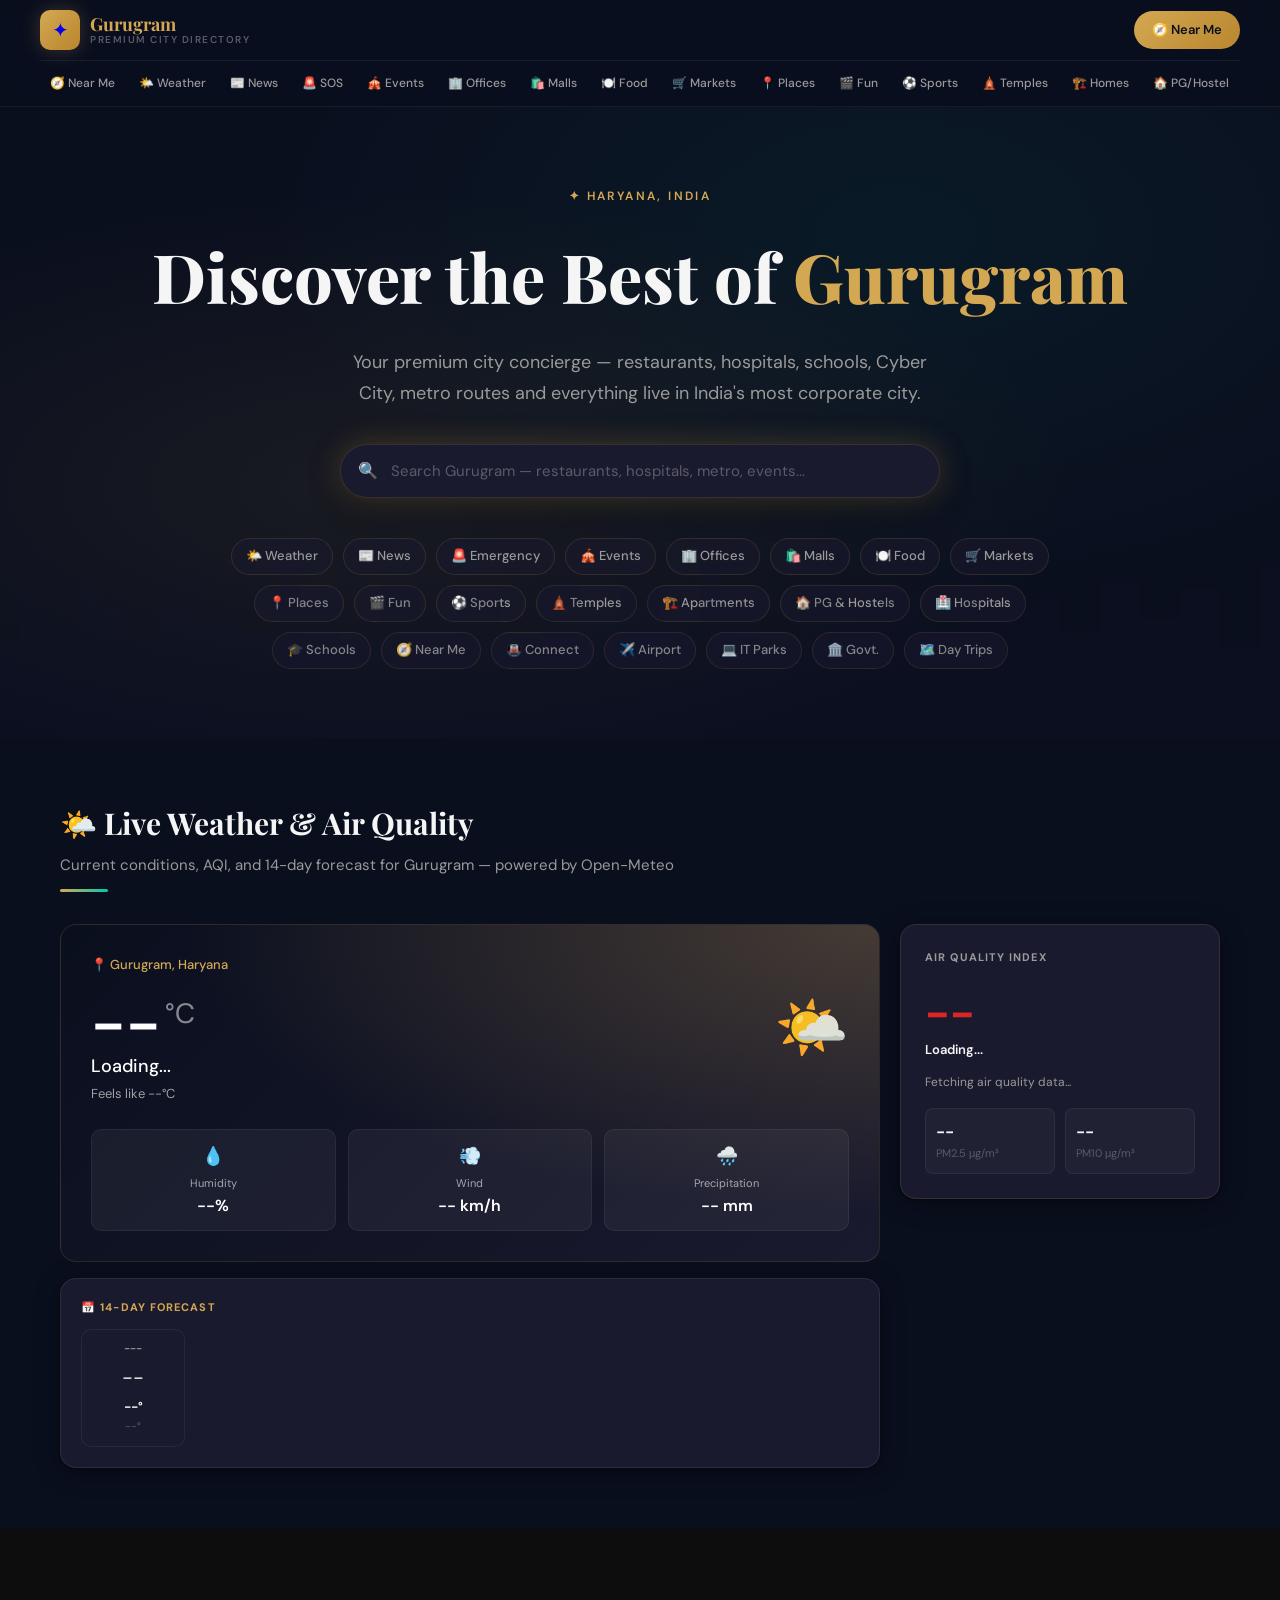
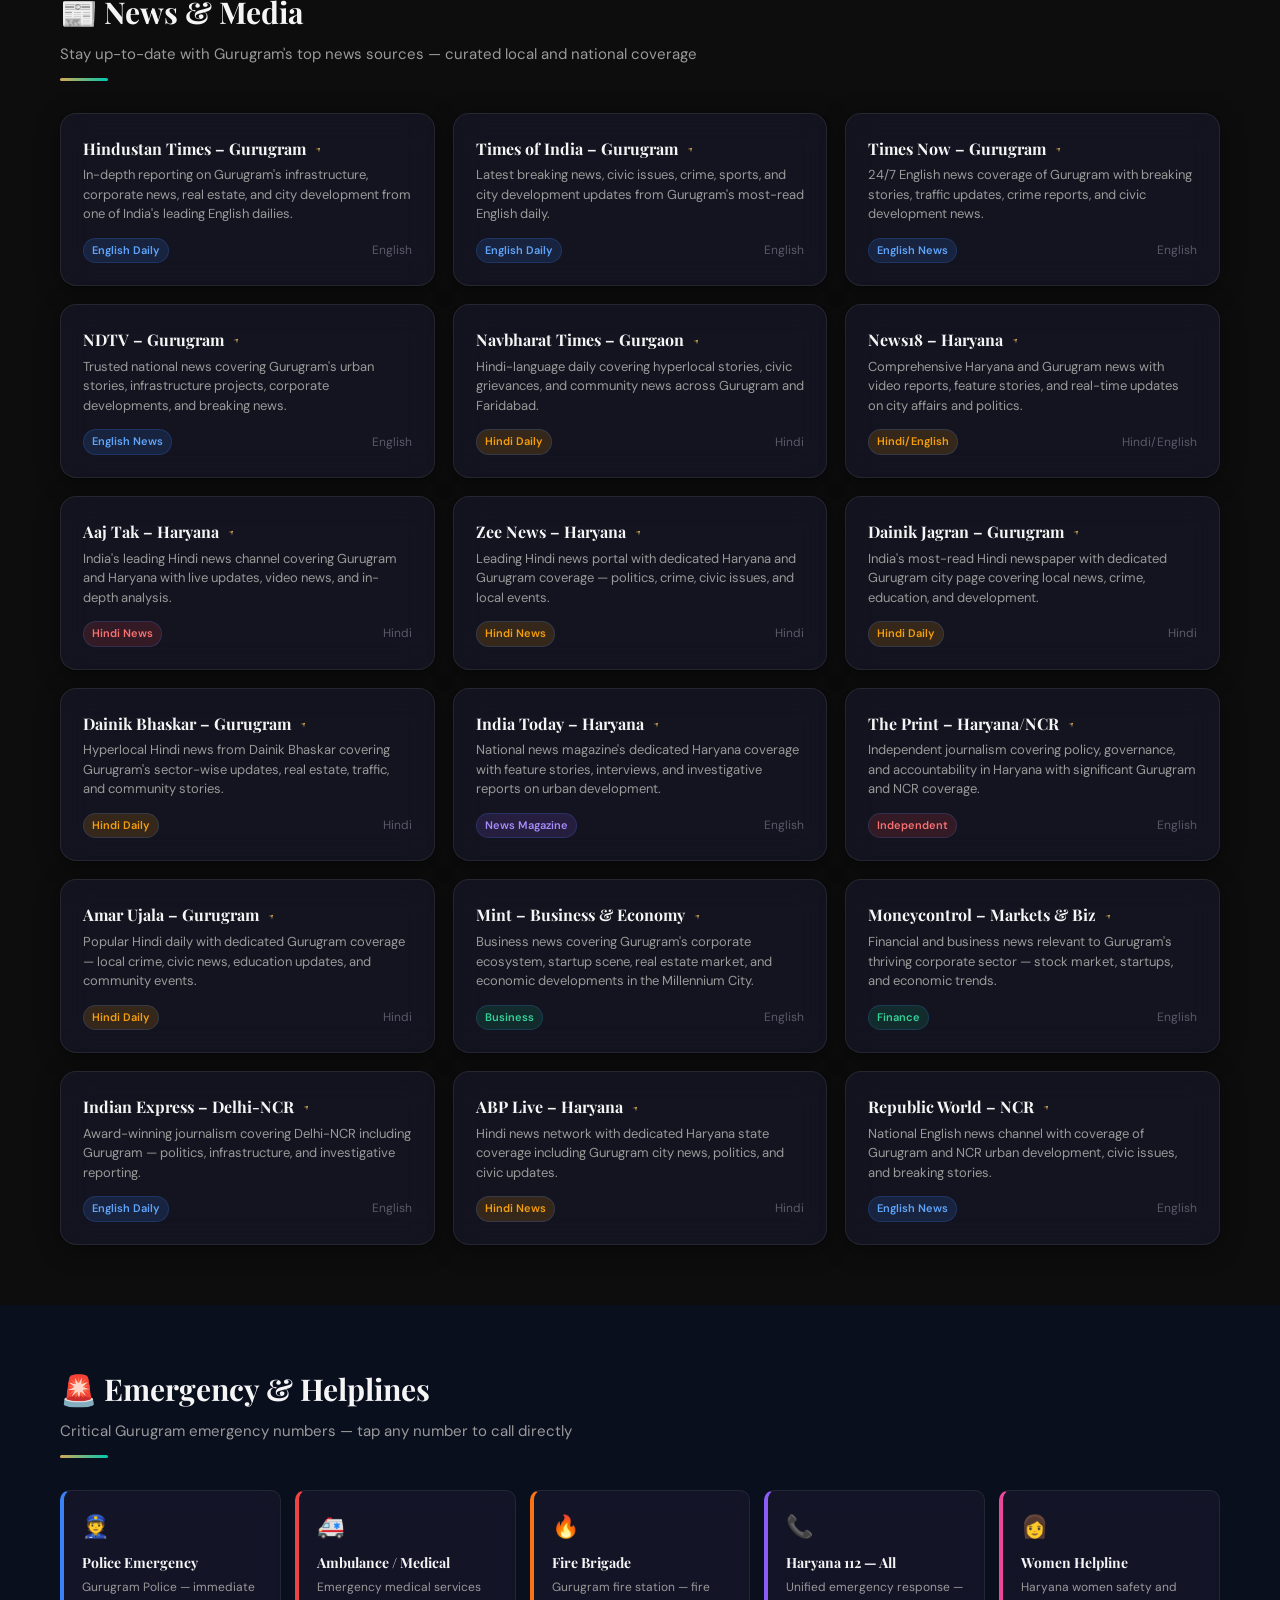
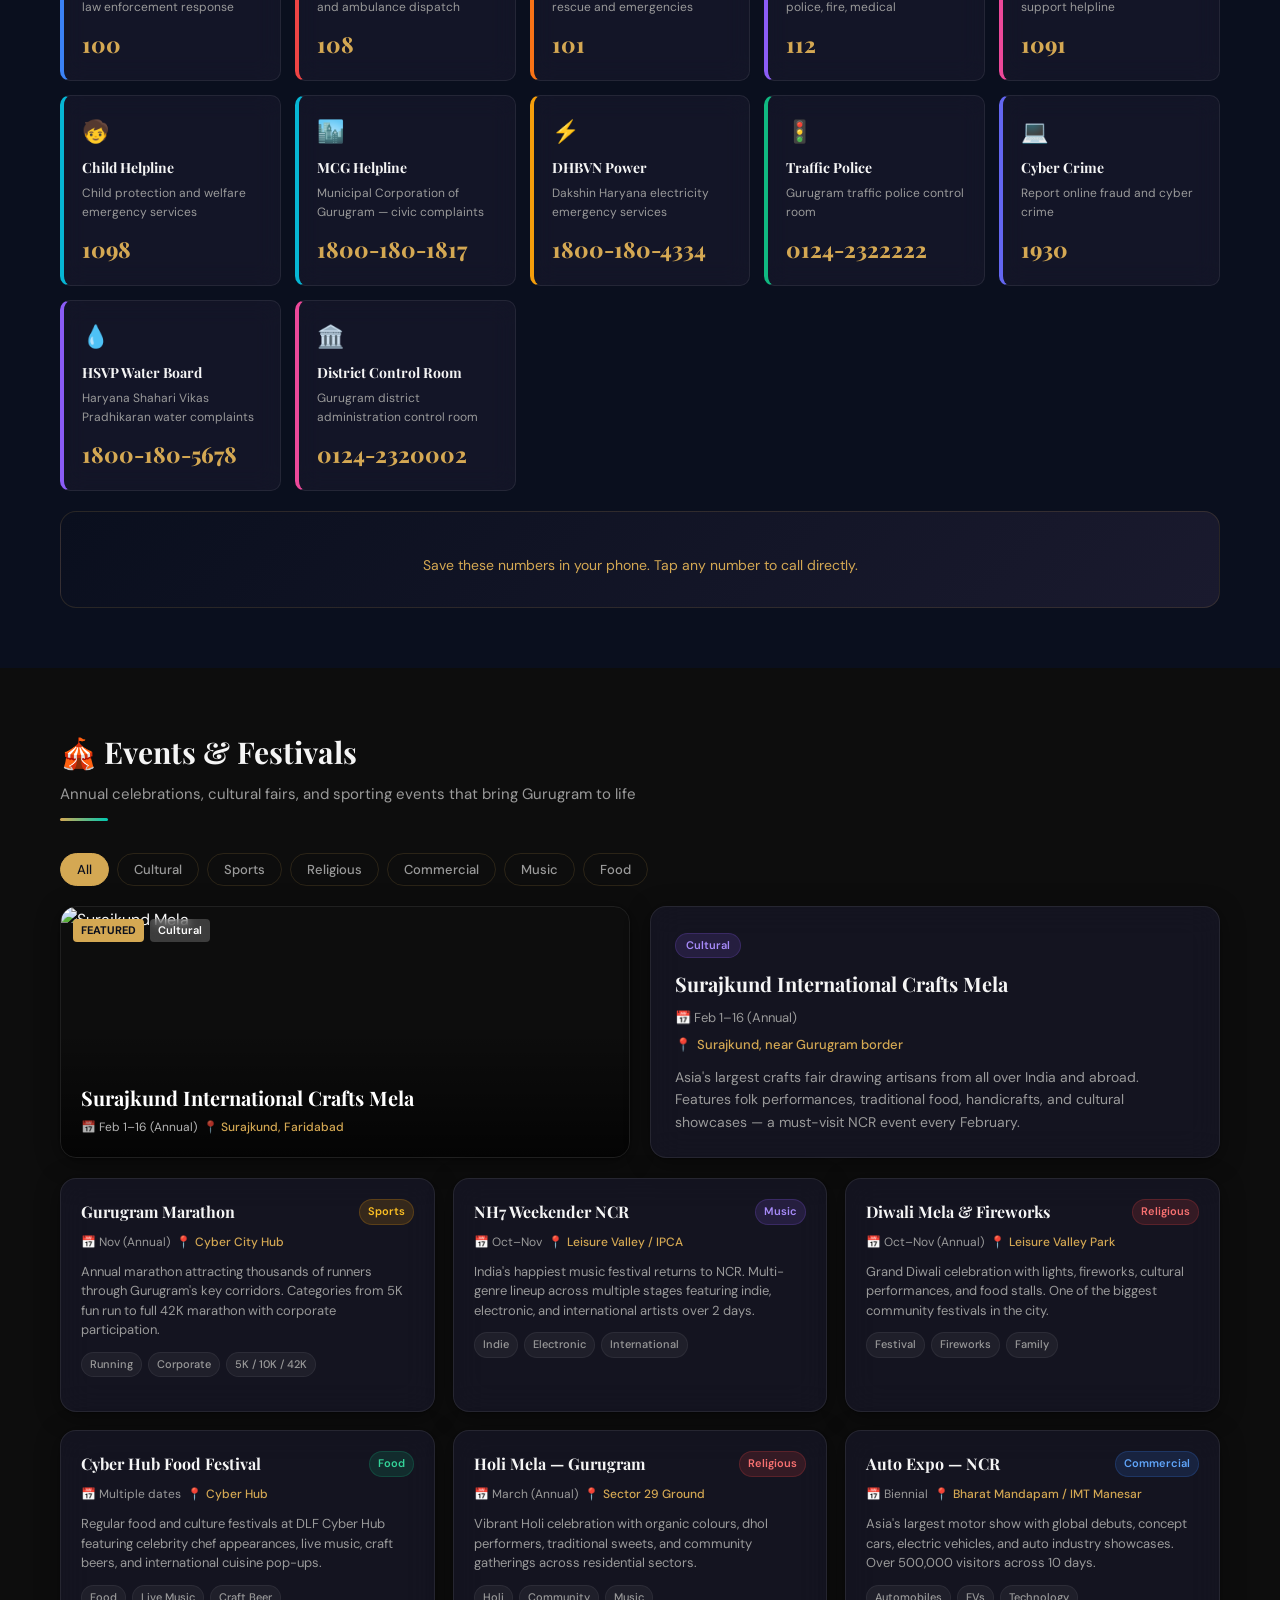
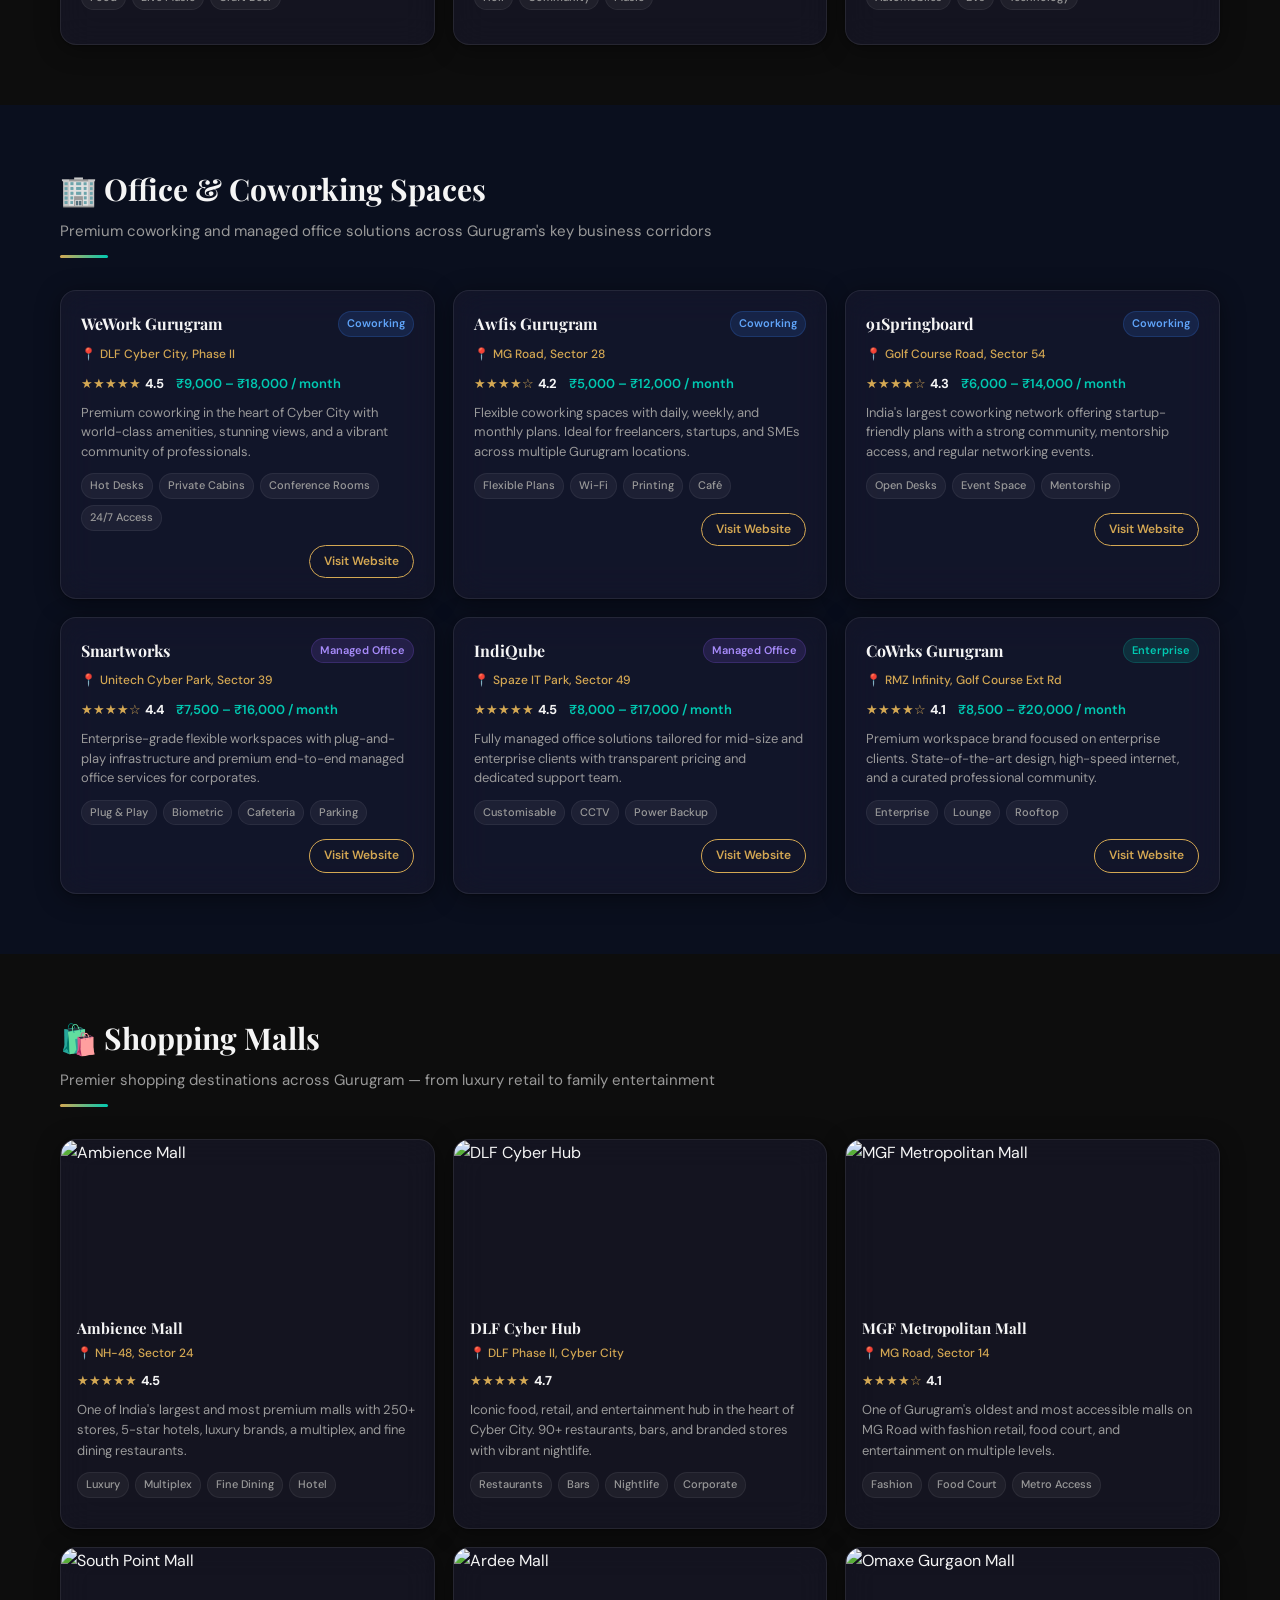
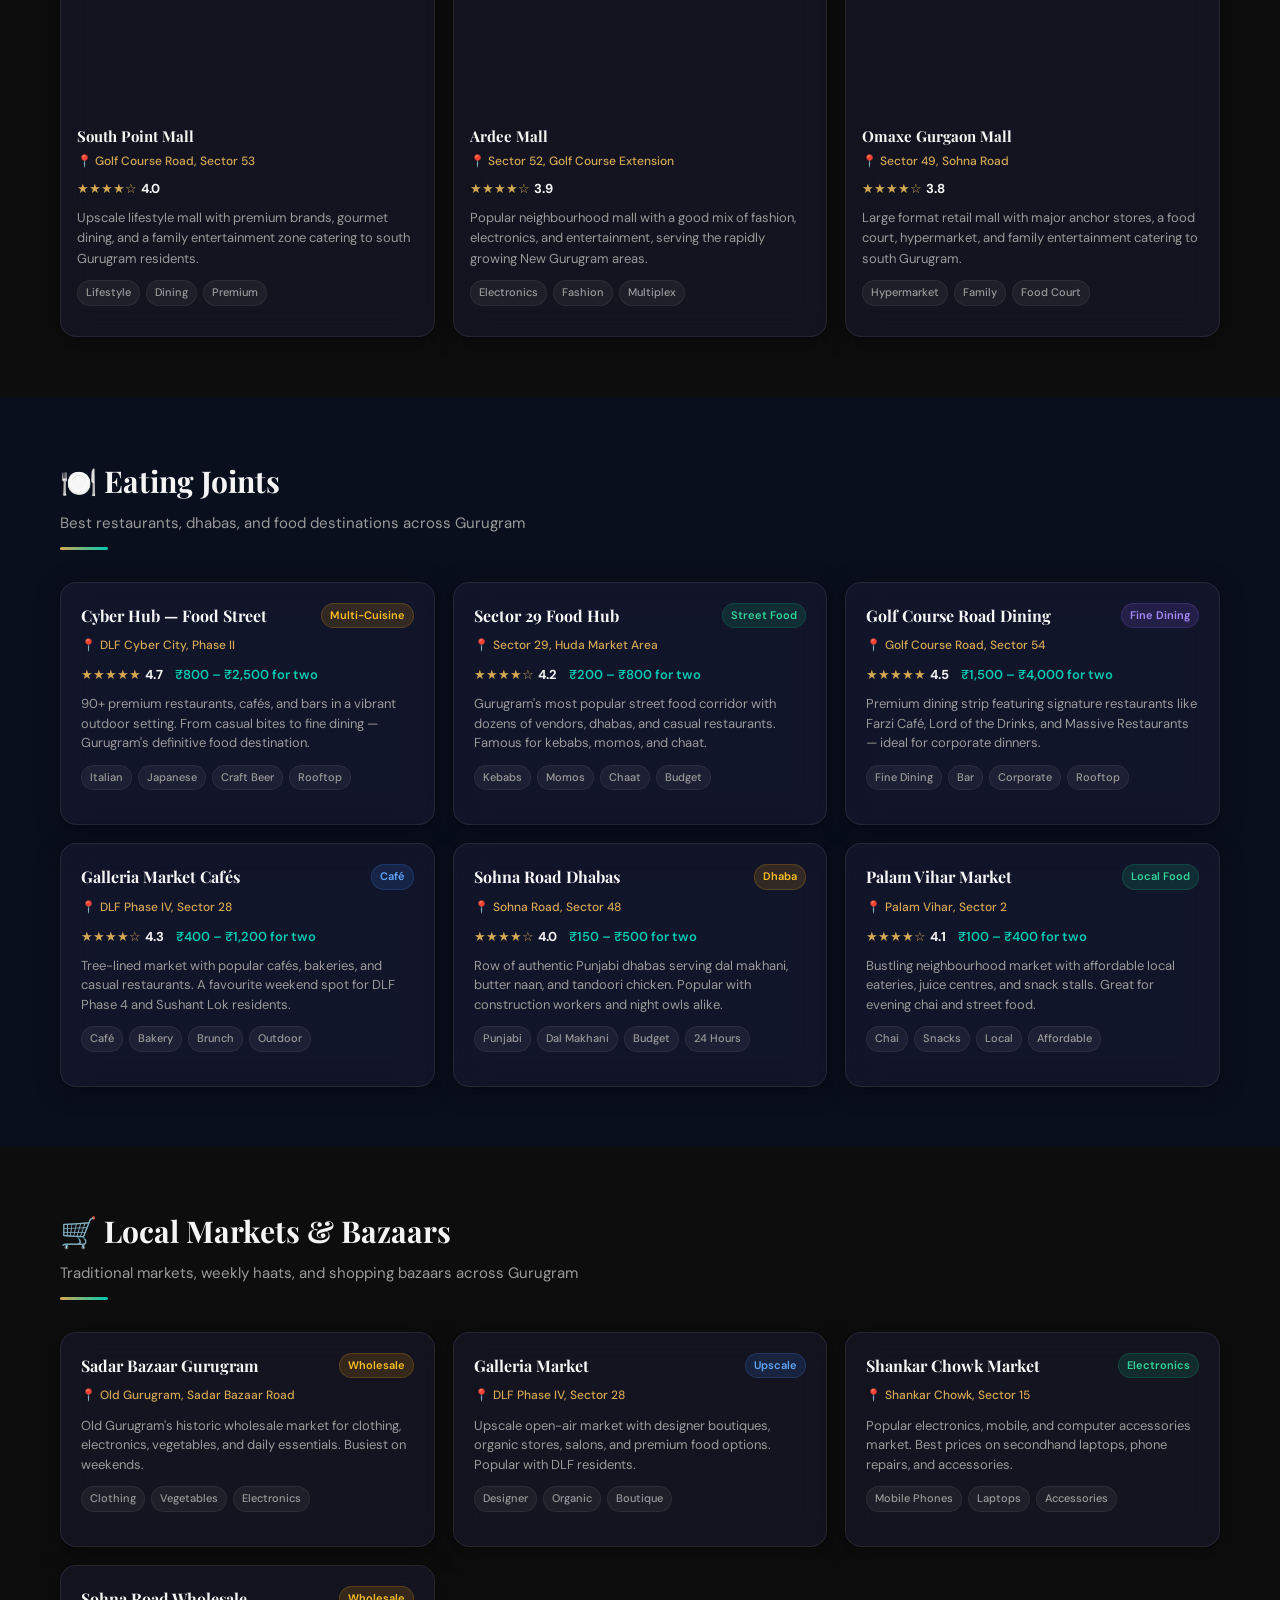
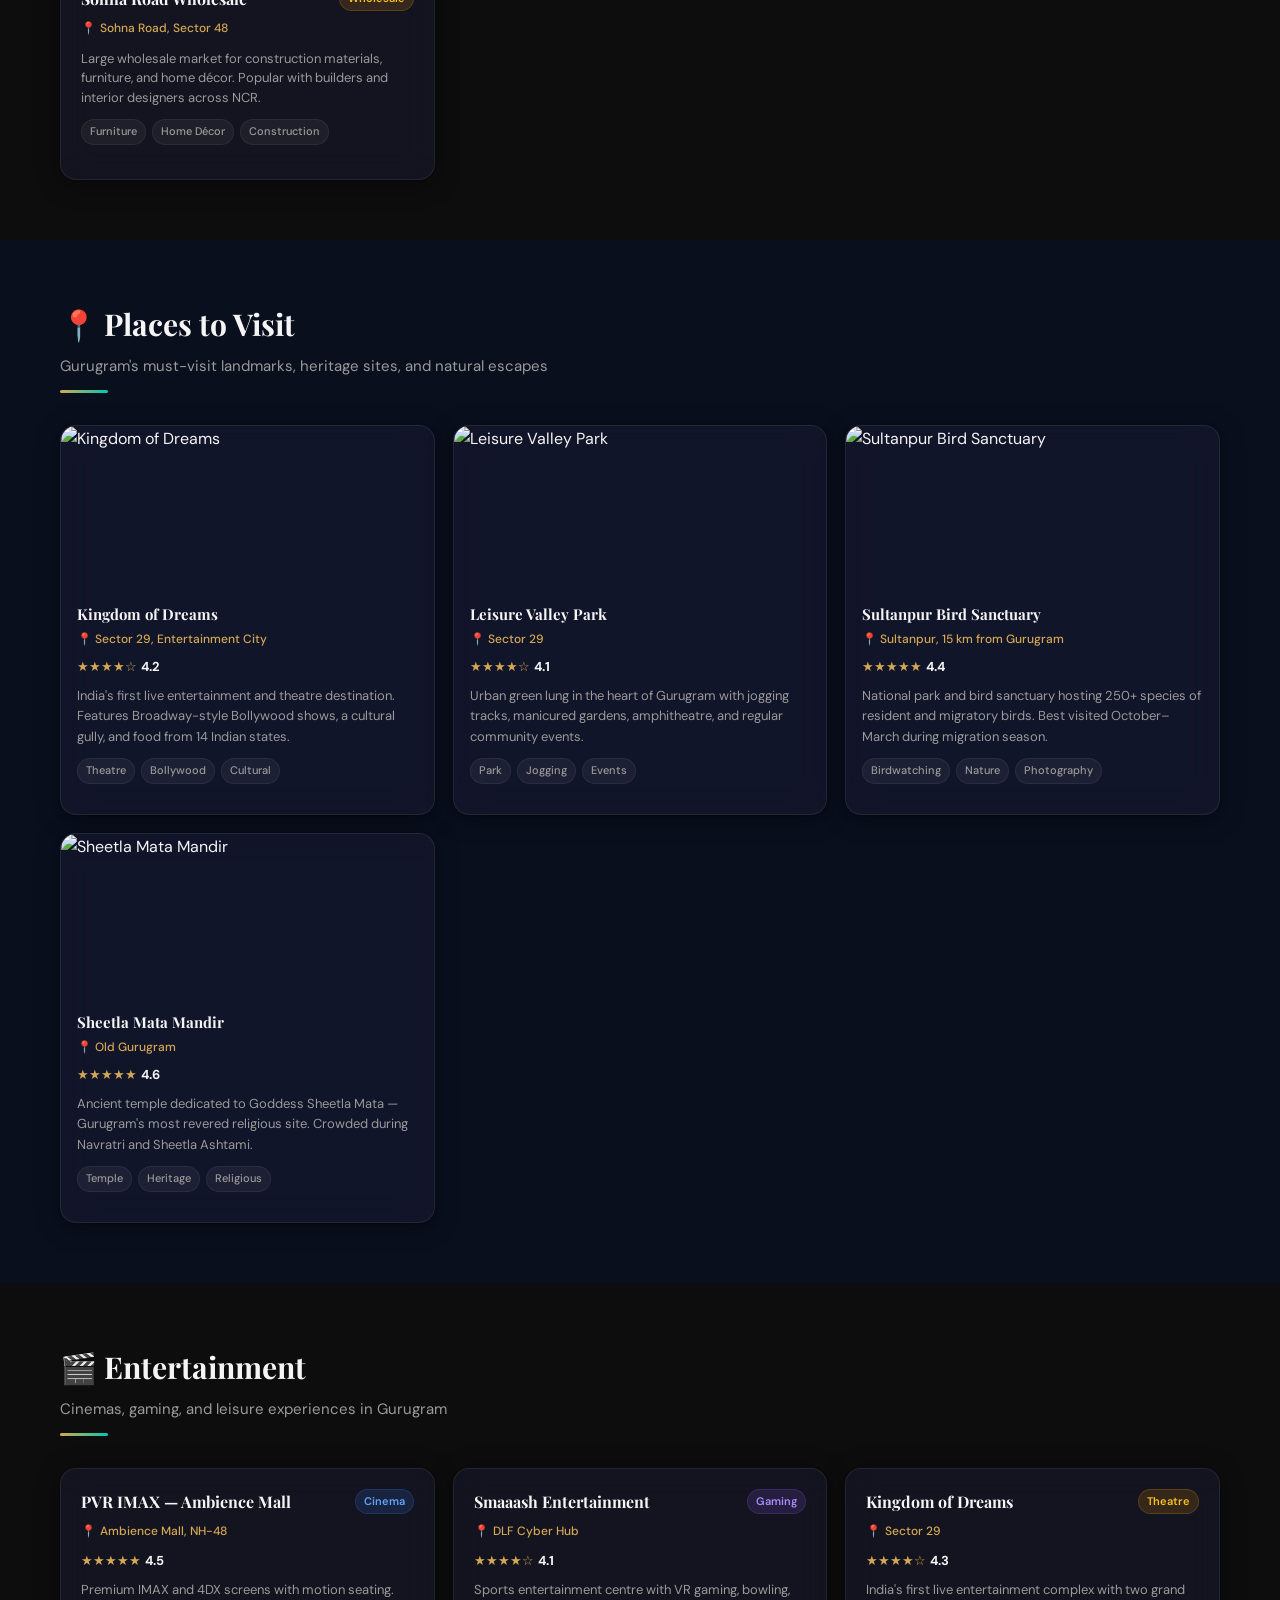
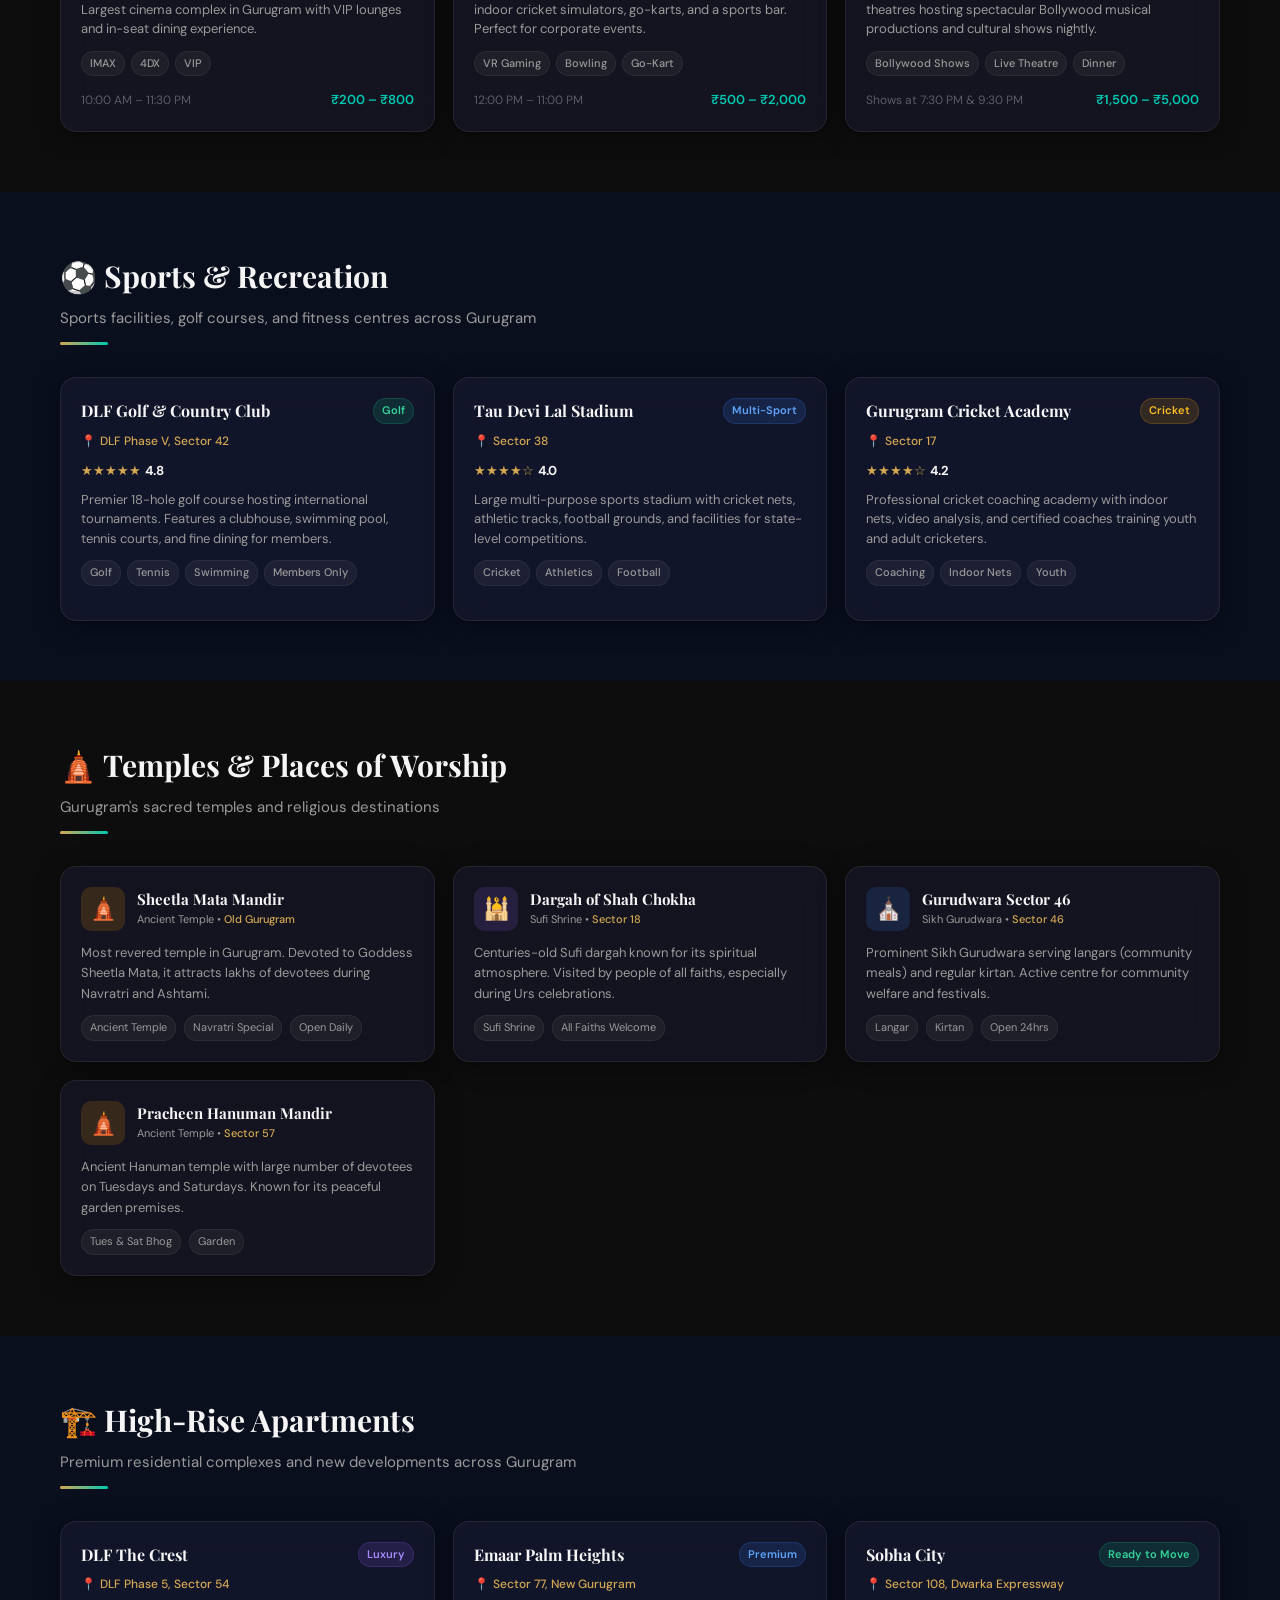
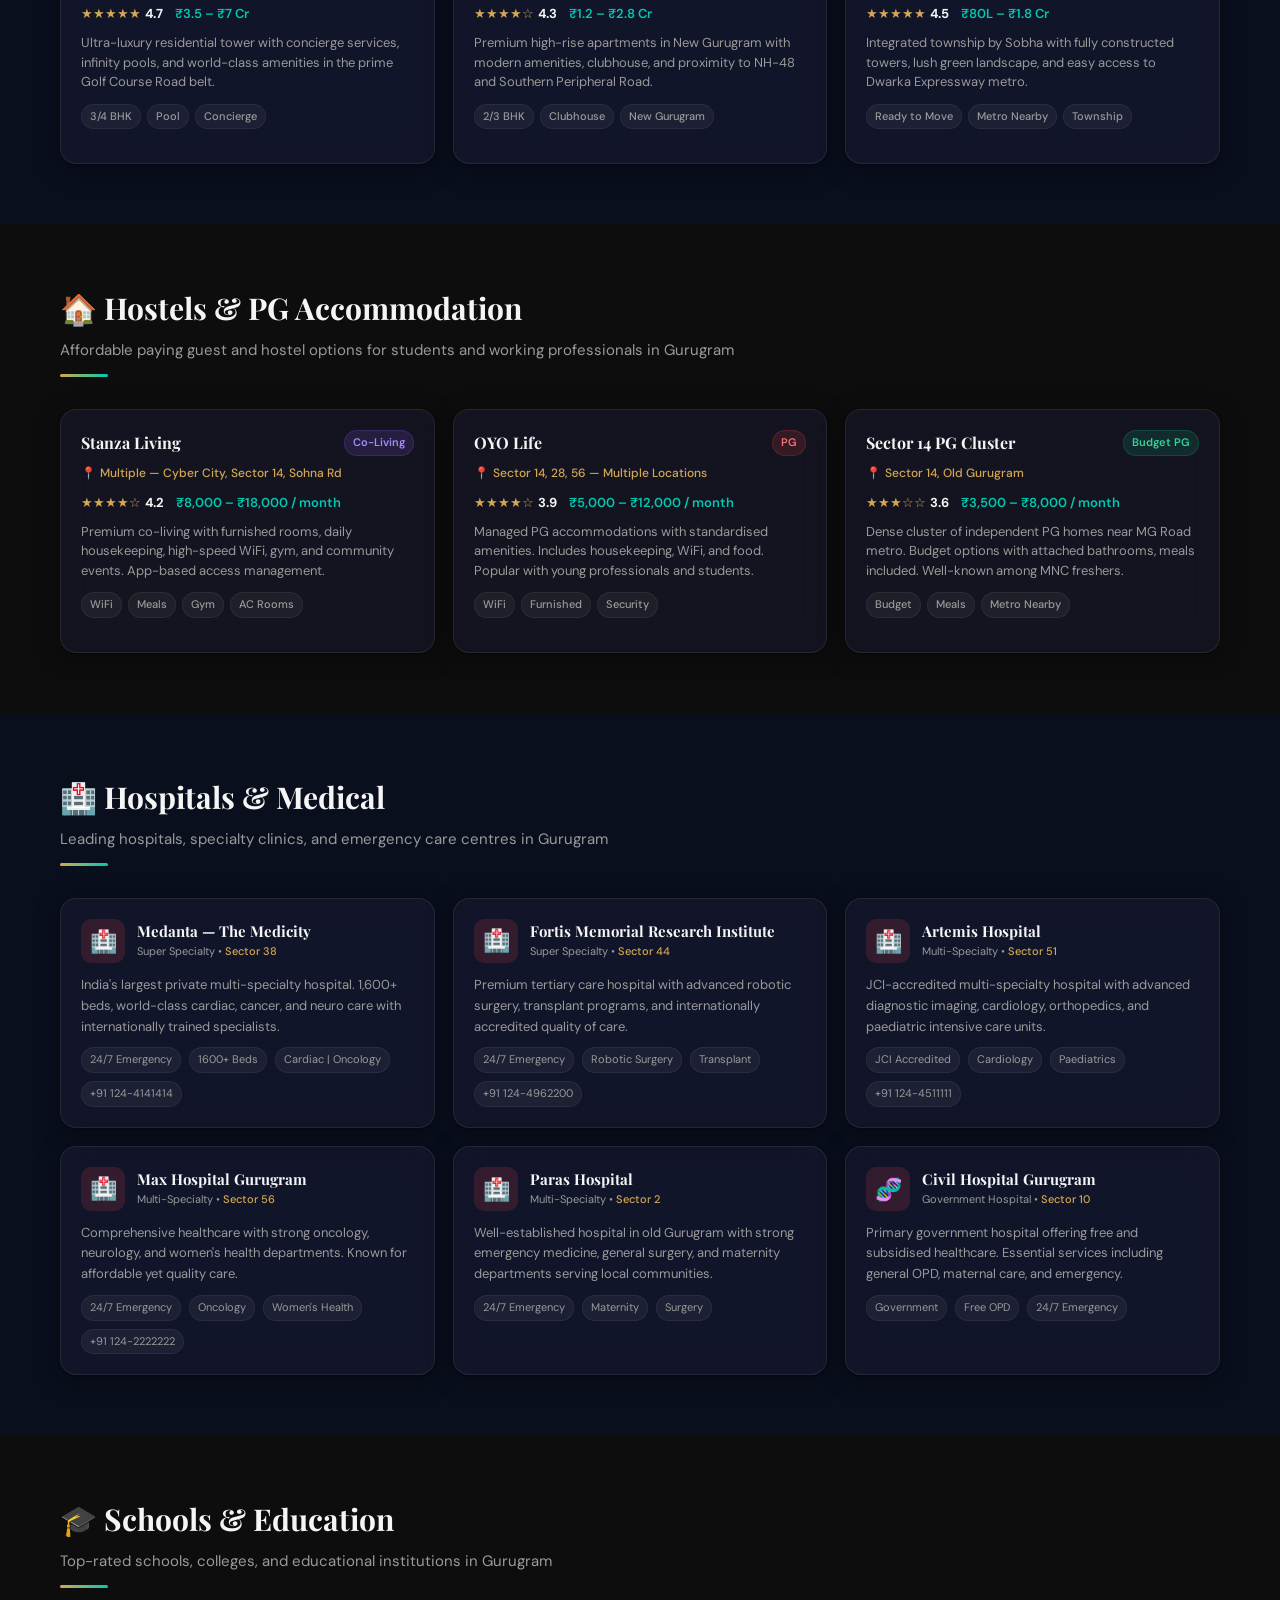
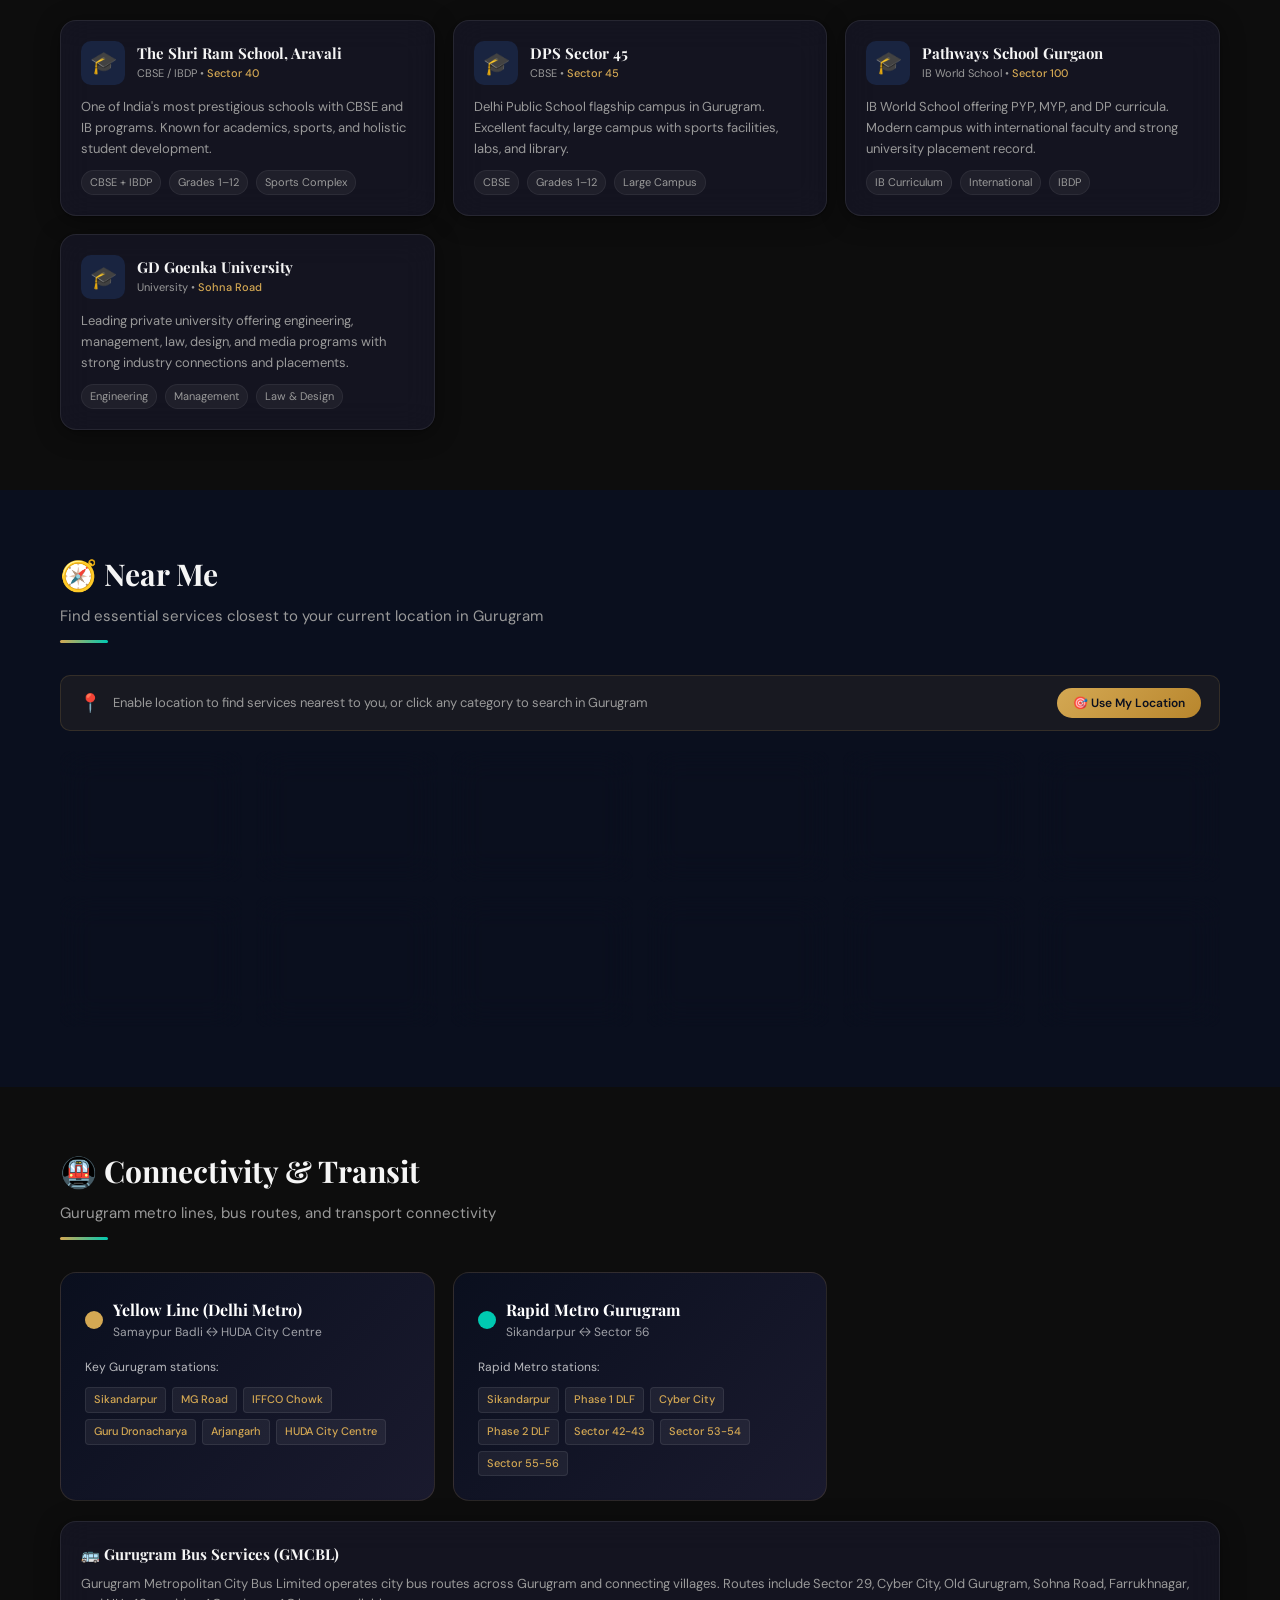
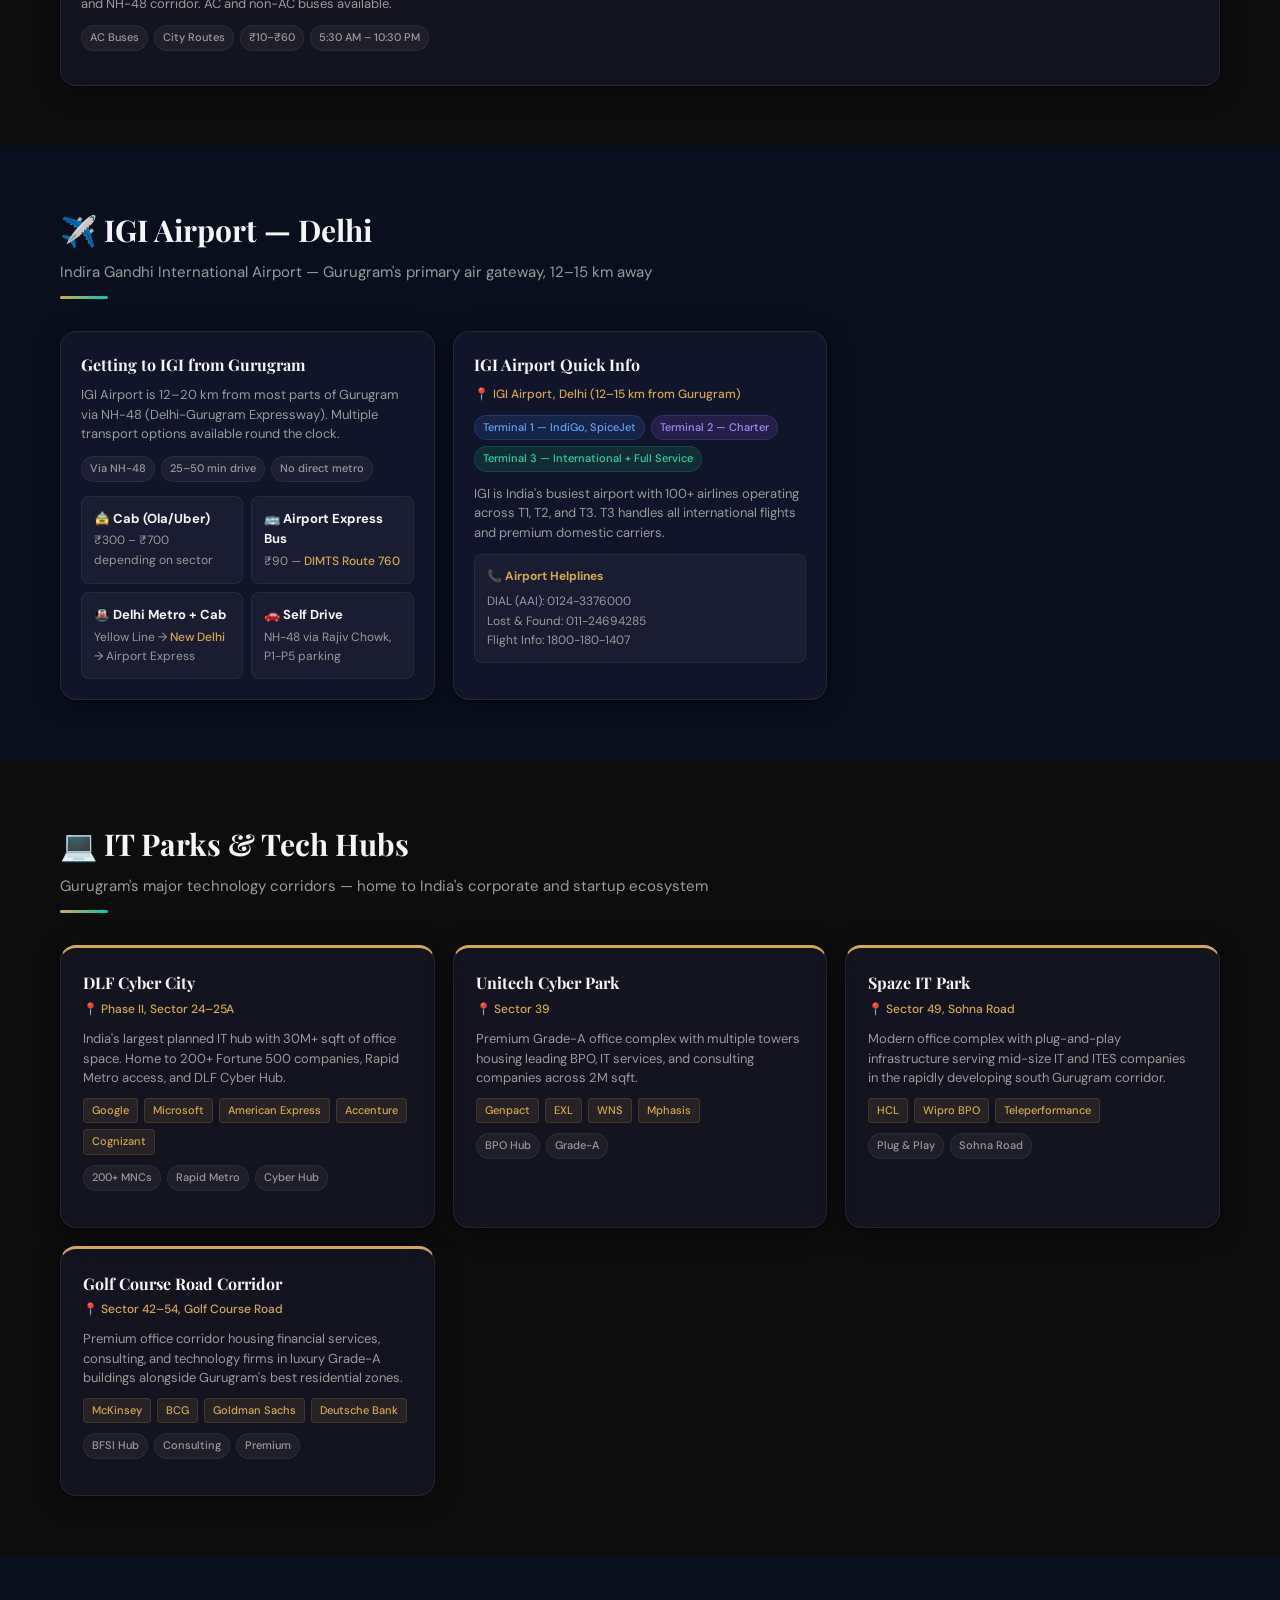
==== commit 56ca6d8c: "Make Near Me section fully dynamic with geolocation and smart search - Use My Location button trigge" ====
--- a/index.html
+++ b/index.html
@@ -126,7 +126,7 @@
     }
     .hero-search-wrap { position: relative; max-width: 600px; margin: 0 auto 40px; }
     .hero-search {
-      width: 100%; padding: 16px 24px 16px 50px;
+      width: 100%; padding: 16px 50px 16px 50px;
       border-radius: 50px;
       border: 1.5px solid var(--border);
       font-size: 15px; font-family: 'DM Sans', sans-serif;
@@ -144,6 +144,12 @@
       position: absolute; left: 18px; top: 50%; transform: translateY(-50%);
       color: var(--accent); font-size: 16px;
     }
+    .hero-search-clear {
+      position: absolute; right: 18px; top: 50%; transform: translateY(-50%);
+      color: var(--text3); font-size: 16px; cursor: pointer; display: none;
+      transition: color 0.2s;
+    }
+    .hero-search-clear:hover { color: var(--accent); }
     .hero-chips {
       display: flex; flex-wrap: wrap; gap: 10px;
       justify-content: center; position: relative; max-width: 860px; margin: 0 auto;
@@ -495,11 +501,46 @@
       border-radius: var(--radius-sm); padding: 18px;
       text-align: center; box-shadow: var(--card-shadow);
       transition: all 0.35s cubic-bezier(0.25, 0.46, 0.45, 0.94); cursor: pointer;
+      text-decoration: none; display: block; color: inherit;
     }
     .nearme-card:hover { box-shadow: var(--card-hover); transform: translateY(-4px); border-color: var(--accent); }
     .nearme-icon { font-size: 28px; margin-bottom: 8px; }
     .nearme-label { font-size: 13px; font-weight: 600; color: var(--text); }
     .nearme-sub { font-size: 11px; color: var(--text2); margin-top: 2px; }
+    .nearme-location-bar {
+      display: flex; align-items: center; gap: 12px; flex-wrap: wrap;
+      background: rgba(212,168,83,0.07); border: 1px solid var(--border);
+      border-radius: var(--radius-sm); padding: 12px 18px; margin-bottom: 20px;
+      transition: all 0.4s ease;
+    }
+    .nearme-location-bar.location-active {
+      background: rgba(0,201,177,0.07); border-color: rgba(0,201,177,0.35);
+      box-shadow: 0 0 20px rgba(0,201,177,0.1);
+    }
+    .nearme-pulse {
+      width: 10px; height: 10px; border-radius: 50%;
+      background: var(--accent2); flex-shrink: 0; display: none;
+      box-shadow: 0 0 6px var(--accent2);
+    }
+    .location-active .nearme-pulse { display: block; animation: pulse-dot 1.5s ease-in-out infinite; }
+    @keyframes pulse-dot {
+      0%,100% { transform: scale(1); opacity: 1; }
+      50% { transform: scale(1.6); opacity: 0.5; }
+    }
+    .nearme-location-icon { font-size: 18px; flex-shrink: 0; }
+    .nearme-location-text { flex: 1; font-size: 13px; color: var(--text2); min-width: 180px; }
+    .nearme-locate-btn {
+      background: linear-gradient(135deg, var(--accent), #b8862d);
+      color: #0A0F1E; border: none; border-radius: 20px;
+      padding: 7px 16px; font-size: 12px; font-weight: 600;
+      cursor: pointer; transition: all 0.3s; font-family: 'DM Sans', sans-serif;
+      white-space: nowrap;
+    }
+    .nearme-locate-btn.active { background: linear-gradient(135deg, var(--accent2), #009e8c); }
+    .nearme-locate-btn:hover { transform: translateY(-1px); box-shadow: 0 4px 15px var(--gold-glow); }
+    .nearme-locate-btn.active:hover { box-shadow: 0 4px 15px var(--cyan-glow); }
+    .nearme-locate-btn:disabled { opacity: 0.6; cursor: not-allowed; transform: none; box-shadow: none; }
+    .nearme-card.nm-hidden { display: none !important; }
 
     /* SECTION DIVIDER */
     .section-wrap-alt { background: var(--bg2); }
@@ -594,6 +635,7 @@
   <div class="hero-search-wrap">
     <span class="hero-search-icon">🔍</span>
     <input class="hero-search" type="text" placeholder="Search Gurugram — restaurants, hospitals, metro, events..." />
+    <span class="hero-search-clear">✕</span>
   </div>
   <div class="hero-chips">
     <a class="hero-chip" href="#weather">🌤️ Weather</a>
@@ -1532,19 +1574,25 @@
       <div class="section-subtitle">Find essential services closest to your current location in Gurugram</div>
       <div class="section-underline"></div>
     </div>
+    <div class="nearme-location-bar reveal" id="nearme-location-bar">
+      <span class="nearme-pulse" id="nearme-pulse"></span>
+      <span class="nearme-location-icon" id="nearme-location-icon">📍</span>
+      <span class="nearme-location-text" id="nearme-location-text">Enable location to find services nearest to you, or click any category to search in Gurugram</span>
+      <button class="nearme-locate-btn" id="nearme-locate-btn">🎯 Use My Location</button>
+    </div>
     <div class="nearme-grid reveal">
-      <div class="nearme-card"><div class="nearme-icon">🏥</div><div class="nearme-label">Hospitals</div><div class="nearme-sub">Nearest 24/7</div></div>
-      <div class="nearme-card"><div class="nearme-icon">💊</div><div class="nearme-label">Pharmacy</div><div class="nearme-sub">Open Now</div></div>
-      <div class="nearme-card"><div class="nearme-icon">🏧</div><div class="nearme-label">ATM</div><div class="nearme-sub">All Banks</div></div>
-      <div class="nearme-card"><div class="nearme-icon">⛽</div><div class="nearme-label">Petrol Pump</div><div class="nearme-sub">Nearest</div></div>
-      <div class="nearme-card"><div class="nearme-icon">🚇</div><div class="nearme-label">Metro Station</div><div class="nearme-sub">HUDA/Rapid</div></div>
-      <div class="nearme-card"><div class="nearme-icon">🛒</div><div class="nearme-label">Grocery</div><div class="nearme-sub">Open Now</div></div>
-      <div class="nearme-card"><div class="nearme-icon">🍽️</div><div class="nearme-label">Restaurant</div><div class="nearme-sub">Top Rated</div></div>
-      <div class="nearme-card"><div class="nearme-icon">🅿️</div><div class="nearme-label">Parking</div><div class="nearme-sub">Available</div></div>
-      <div class="nearme-card"><div class="nearme-icon">🔧</div><div class="nearme-label">Car Service</div><div class="nearme-sub">Garages</div></div>
-      <div class="nearme-card"><div class="nearme-icon">🏦</div><div class="nearme-label">Bank</div><div class="nearme-sub">Branches</div></div>
-      <div class="nearme-card"><div class="nearme-icon">📮</div><div class="nearme-label">Post Office</div><div class="nearme-sub">Nearest</div></div>
-      <div class="nearme-card"><div class="nearme-icon">🏫</div><div class="nearme-label">School</div><div class="nearme-sub">Nearby</div></div>
+      <a class="nearme-card" href="https://www.google.com/maps/search/hospitals+near+Gurugram" target="_blank" rel="noopener" data-query="hospitals" data-keywords="hospital medical emergency 24/7 health clinic doctor"><div class="nearme-icon">🏥</div><div class="nearme-label">Hospitals</div><div class="nearme-sub">Nearest 24/7</div></a>
+      <a class="nearme-card" href="https://www.google.com/maps/search/pharmacy+near+Gurugram" target="_blank" rel="noopener" data-query="pharmacy" data-keywords="pharmacy medicine chemist drugstore medical shop"><div class="nearme-icon">💊</div><div class="nearme-label">Pharmacy</div><div class="nearme-sub">Open Now</div></a>
+      <a class="nearme-card" href="https://www.google.com/maps/search/ATM+near+Gurugram" target="_blank" rel="noopener" data-query="ATM" data-keywords="ATM cash machine bank withdrawal money"><div class="nearme-icon">🏧</div><div class="nearme-label">ATM</div><div class="nearme-sub">All Banks</div></a>
+      <a class="nearme-card" href="https://www.google.com/maps/search/petrol+pump+near+Gurugram" target="_blank" rel="noopener" data-query="petrol pump" data-keywords="petrol pump fuel station CNG diesel gas station"><div class="nearme-icon">⛽</div><div class="nearme-label">Petrol Pump</div><div class="nearme-sub">Nearest</div></a>
+      <a class="nearme-card" href="https://www.google.com/maps/search/metro+station+near+Gurugram" target="_blank" rel="noopener" data-query="metro station" data-keywords="metro station HUDA Rapid transit public transport"><div class="nearme-icon">🚇</div><div class="nearme-label">Metro Station</div><div class="nearme-sub">HUDA/Rapid</div></a>
+      <a class="nearme-card" href="https://www.google.com/maps/search/grocery+store+near+Gurugram" target="_blank" rel="noopener" data-query="grocery store" data-keywords="grocery supermarket vegetables fruits kirana store shopping"><div class="nearme-icon">🛒</div><div class="nearme-label">Grocery</div><div class="nearme-sub">Open Now</div></a>
+      <a class="nearme-card" href="https://www.google.com/maps/search/restaurant+near+Gurugram" target="_blank" rel="noopener" data-query="restaurant" data-keywords="restaurant food dining cafe eatery eat dine"><div class="nearme-icon">🍽️</div><div class="nearme-label">Restaurant</div><div class="nearme-sub">Top Rated</div></a>
+      <a class="nearme-card" href="https://www.google.com/maps/search/parking+near+Gurugram" target="_blank" rel="noopener" data-query="parking" data-keywords="parking lot vehicle car bike two wheeler park"><div class="nearme-icon">🅿️</div><div class="nearme-label">Parking</div><div class="nearme-sub">Available</div></a>
+      <a class="nearme-card" href="https://www.google.com/maps/search/car+service+garage+near+Gurugram" target="_blank" rel="noopener" data-query="car service garage" data-keywords="car service garage mechanic workshop auto repair vehicle"><div class="nearme-icon">🔧</div><div class="nearme-label">Car Service</div><div class="nearme-sub">Garages</div></a>
+      <a class="nearme-card" href="https://www.google.com/maps/search/bank+near+Gurugram" target="_blank" rel="noopener" data-query="bank" data-keywords="bank branch HDFC ICICI SBI axis kotak finance"><div class="nearme-icon">🏦</div><div class="nearme-label">Bank</div><div class="nearme-sub">Branches</div></a>
+      <a class="nearme-card" href="https://www.google.com/maps/search/post+office+near+Gurugram" target="_blank" rel="noopener" data-query="post office" data-keywords="post office postal courier mail parcel speed post"><div class="nearme-icon">📮</div><div class="nearme-label">Post Office</div><div class="nearme-sub">Nearest</div></a>
+      <a class="nearme-card" href="https://www.google.com/maps/search/school+near+Gurugram" target="_blank" rel="noopener" data-query="school" data-keywords="school education institute nursery primary secondary"><div class="nearme-icon">🏫</div><div class="nearme-label">School</div><div class="nearme-sub">Nearby</div></a>
     </div>
   </div>
 </div>
@@ -1939,9 +1987,250 @@
     }
   });
 
-  // ── INIT ──
-  loadWeather();
-  loadAQI();
+  // ── SEARCH FUNCTIONALITY ──
+  let searchTimeout;
+  const searchInput = document.querySelector('.hero-search');
+  const searchClear = document.querySelector('.hero-search-clear');
+  const allSections = document.querySelectorAll('section, [id]');
+  const heroSection = document.querySelector('.hero');
+  const footer = document.querySelector('footer');
+
+  function performSearch(query) {
+    const searchTerm = query.toLowerCase().trim();
+    
+    // Show/hide clear button
+    searchClear.style.display = searchTerm ? 'block' : 'none';
+    
+    if (searchTerm === '') {
+      // Show all sections when search is empty
+      allSections.forEach(section => {
+        if (section !== heroSection && section !== footer) {
+          section.style.display = 'block';
+        }
+      });
+      // Reset nearme cards visibility
+      document.querySelectorAll('.nearme-card').forEach(c => c.classList.remove('nm-hidden'));
+      // Remove any highlighting
+      document.querySelectorAll('.search-highlight').forEach(el => {
+        el.outerHTML = el.innerHTML;
+      });
+      return;
+    }
+
+    let hasResults = false;
+    
+    allSections.forEach(section => {
+      if (section === heroSection || section === footer) return;
+
+      const sectionContent = section.textContent.toLowerCase();
+      const sectionElement = section;
+
+      // Also check data-keywords on nearme cards inside this section
+      const nearmeKeywords = Array.from(section.querySelectorAll('[data-keywords]'))
+        .map(el => el.dataset.keywords).join(' ').toLowerCase();
+
+      if (sectionContent.includes(searchTerm) || nearmeKeywords.includes(searchTerm)) {
+        sectionElement.style.display = 'block';
+        hasResults = true;
+
+        // For nearme section: filter individual cards
+        if (sectionElement.id === 'nearme') {
+          let anyCardMatch = false;
+          section.querySelectorAll('.nearme-card').forEach(card => {
+            const cardText = (card.textContent + ' ' + (card.dataset.keywords || '')).toLowerCase();
+            if (cardText.includes(searchTerm)) {
+              card.classList.remove('nm-hidden');
+              anyCardMatch = true;
+            } else {
+              card.classList.add('nm-hidden');
+            }
+          });
+          if (!anyCardMatch) sectionElement.style.display = 'none';
+        }
+
+        // Highlight search terms in this section
+        highlightSearchTerms(sectionElement, searchTerm);
+      } else {
+        sectionElement.style.display = 'none';
+      }
+    });
+
+    // If no results, show a message
+    if (!hasResults) {
+      // Create a no results message
+      if (!document.querySelector('.no-results')) {
+        const noResults = document.createElement('div');
+        noResults.className = 'no-results';
+        noResults.innerHTML = `
+          <div style="text-align: center; padding: 60px 20px; color: var(--text2);">
+            <div style="font-size: 48px; margin-bottom: 20px;">🔍</div>
+            <div style="font-size: 18px; font-weight: 600; margin-bottom: 10px;">No results found for "${query}"</div>
+            <div style="font-size: 14px; opacity: 0.7;">Try searching for restaurants, hospitals, malls, metro stations, or events</div>
+          </div>
+        `;
+        document.body.appendChild(noResults);
+      }
+    } else {
+      // Remove no results message if it exists
+      const noResults = document.querySelector('.no-results');
+      if (noResults) noResults.remove();
+    }
+  }
+
+  function highlightSearchTerms(element, searchTerm) {
+    // Remove existing highlights first
+    element.querySelectorAll('.search-highlight').forEach(el => {
+      el.outerHTML = el.innerHTML;
+    });
+
+    // Find and highlight text nodes
+    const walker = document.createTreeWalker(element, NodeFilter.SHOW_TEXT, null, false);
+    const nodes = [];
+    let node;
+    while (node = walker.nextNode()) {
+      if (node.textContent.toLowerCase().includes(searchTerm)) {
+        nodes.push(node);
+      }
+    }
+
+    nodes.forEach(textNode => {
+      const text = textNode.textContent;
+      const regex = new RegExp(`(${searchTerm})`, 'gi');
+      const highlighted = text.replace(regex, '<mark class="search-highlight">$1</mark>');
+      const span = document.createElement('span');
+      span.innerHTML = highlighted;
+      textNode.parentNode.replaceChild(span, textNode);
+    });
+  }
+
+  // Search input event listener with debounce
+  searchInput.addEventListener('input', (e) => {
+    clearTimeout(searchTimeout);
+    searchTimeout = setTimeout(() => {
+      performSearch(e.target.value);
+    }, 300);
+  });
+
+  // Clear search on Escape key
+  searchInput.addEventListener('keydown', (e) => {
+    if (e.key === 'Escape') {
+      searchInput.value = '';
+      performSearch('');
+      searchInput.blur();
+    }
+  });
+
+  // Clear search button
+  searchClear.addEventListener('click', () => {
+    searchInput.value = '';
+    performSearch('');
+    searchInput.focus();
+  });
+
+  // ── NEAR ME DYNAMIC GEOLOCATION ──
+  let userLat = null, userLng = null;
+  const locateBtn = document.getElementById('nearme-locate-btn');
+  const locationText = document.getElementById('nearme-location-text');
+  const locationBar = document.getElementById('nearme-location-bar');
+  const locationIcon = document.getElementById('nearme-location-icon');
+
+  function getNearMeUrl(query) {
+    if (userLat && userLng) {
+      return `https://www.google.com/maps/search/${encodeURIComponent(query)}/@${userLat},${userLng},15z`;
+    }
+    return `https://www.google.com/maps/search/${encodeURIComponent(query + ' near Gurugram')}`;
+  }
+
+  function updateNearMeCards() {
+    document.querySelectorAll('.nearme-card[data-query]').forEach(card => {
+      card.href = getNearMeUrl(card.dataset.query);
+    });
+  }
+
+  async function reverseGeocode(lat, lng) {
+    try {
+      const res = await fetch(`https://nominatim.openstreetmap.org/reverse?lat=${lat}&lon=${lng}&format=json&zoom=14`, {
+        headers: { 'Accept-Language': 'en' }
+      });
+      const data = await res.json();
+      const addr = data.address;
+      return addr.suburb || addr.neighbourhood || addr.city_district || addr.county || addr.city || 'your area';
+    } catch { return null; }
+  }
+
+  if (locateBtn && locationText) {
+    locateBtn.addEventListener('click', () => {
+      if (!navigator.geolocation) {
+        locationText.textContent = '❌ Geolocation not supported by your browser';
+        return;
+      }
+      locationText.textContent = '📡 Detecting your location…';
+      locateBtn.disabled = true;
+      locateBtn.textContent = '⏳ Locating…';
+
+      navigator.geolocation.getCurrentPosition(
+        async (pos) => {
+          userLat = pos.coords.latitude.toFixed(6);
+          userLng = pos.coords.longitude.toFixed(6);
+          updateNearMeCards();
+
+          // Visual active state
+          locationBar.classList.add('location-active');
+          locationIcon.textContent = '🟢';
+          locateBtn.textContent = '✅ Location Active';
+          locateBtn.classList.add('active');
+          locateBtn.disabled = false;
+
+          // Try reverse geocoding for area name
+          const areaName = await reverseGeocode(userLat, userLng);
+          if (areaName) {
+            locationText.innerHTML = `Showing nearest results in <strong style="color:var(--accent2)">${areaName}</strong> — click any card to open Google Maps`;
+          } else {
+            locationText.innerHTML = `📍 Location found (${userLat}, ${userLng}) — cards now open <strong>nearest results</strong> to you`;
+          }
+
+          // Allow refresh
+          locateBtn.addEventListener('click', () => {
+            locateBtn.textContent = '⏳ Refreshing…';
+          }, { once: true });
+        },
+        () => {
+          locationText.textContent = '⚠️ Location access denied — showing Gurugram-wide results. Click cards to open Google Maps.';
+          locateBtn.textContent = '🎯 Try Again';
+          locateBtn.disabled = false;
+        },
+        { timeout: 10000, maximumAge: 120000 }
+      );
+    });
+  }
+
+
+  // Add search highlight styles
+  const style = document.createElement('style');
+  style.textContent = `
+    .search-highlight {
+      background-color: rgba(212, 168, 83, 0.3);
+      color: var(--accent);
+      padding: 2px 4px;
+      border-radius: 3px;
+      font-weight: 600;
+    }
+    .no-results {
+      position: fixed;
+      top: 50%;
+      left: 50%;
+      transform: translate(-50%, -50%);
+      z-index: 1000;
+      background: var(--glass);
+      border: 1px solid var(--glass-border);
+      border-radius: var(--radius);
+      backdrop-filter: blur(16px);
+      padding: 20px;
+      max-width: 400px;
+      text-align: center;
+    }
+  `;
+  document.head.appendChild(style);
 </script>
 </body>
 </html>
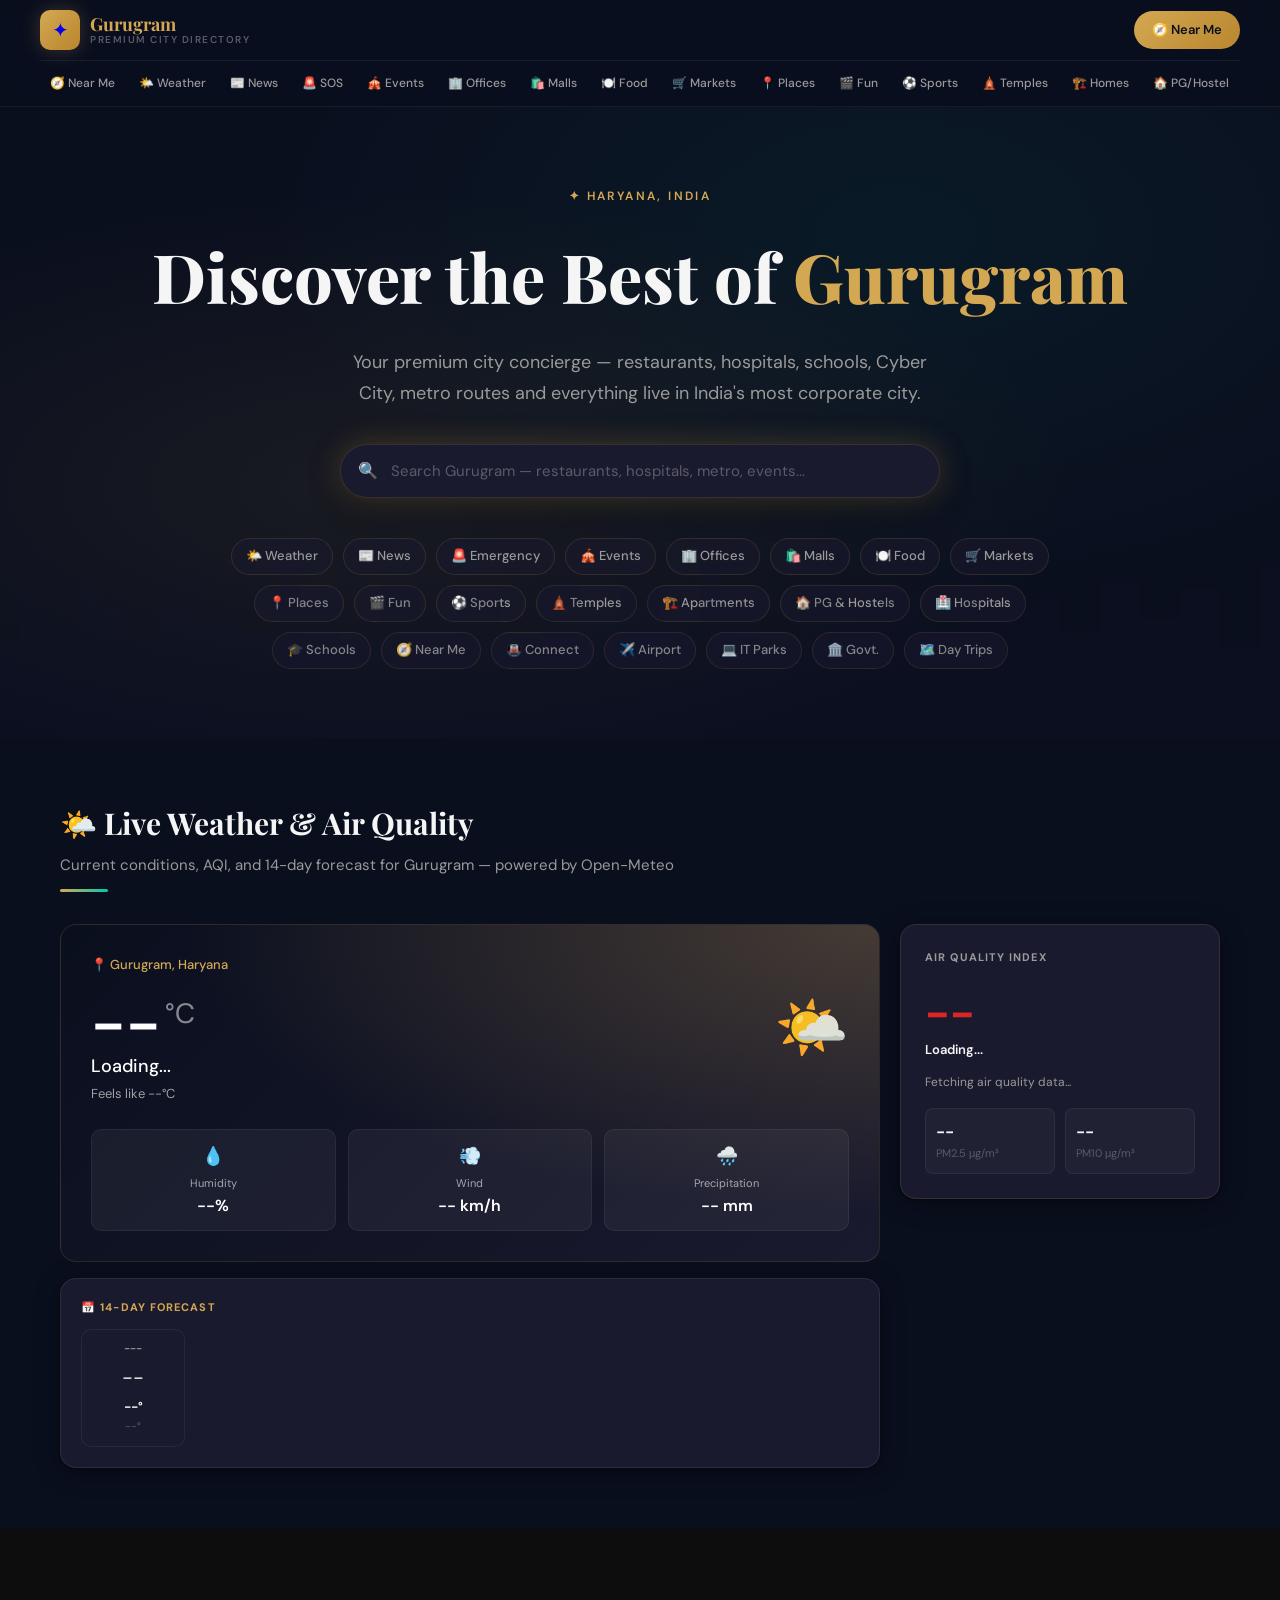
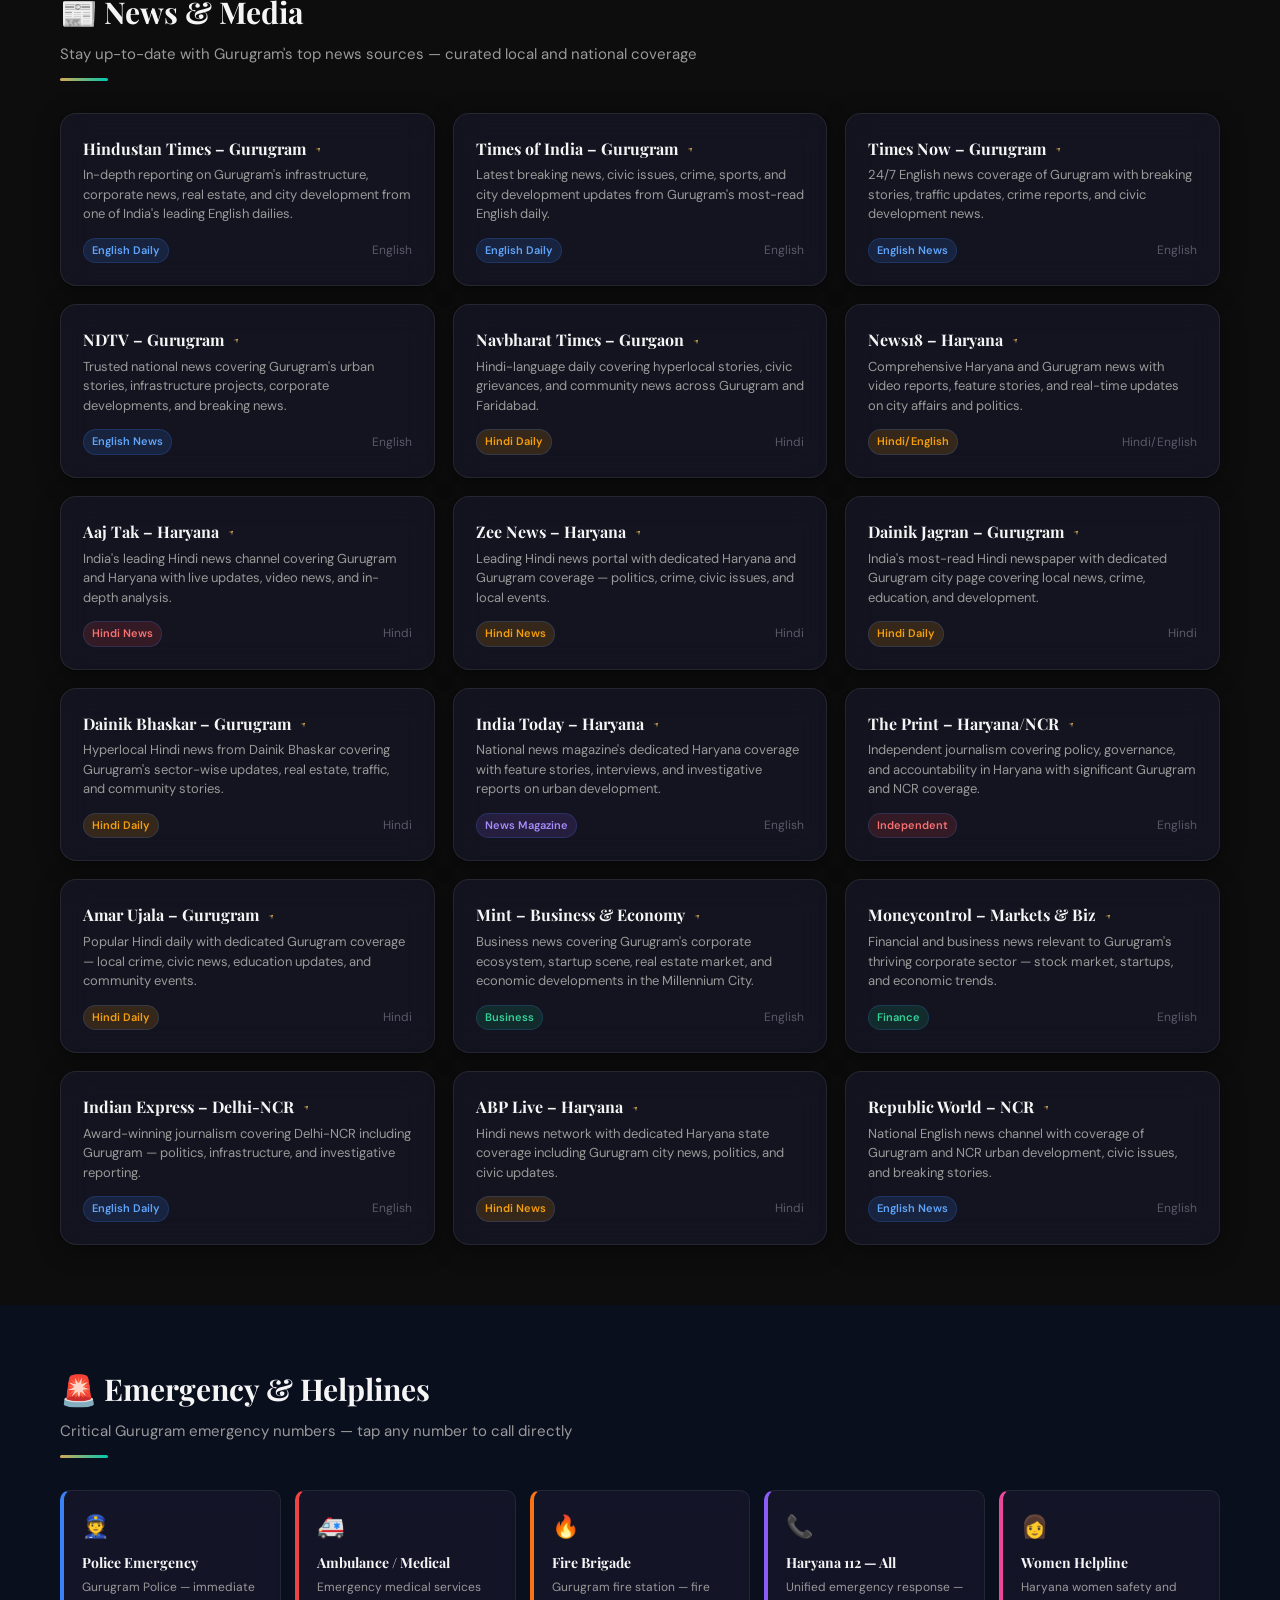
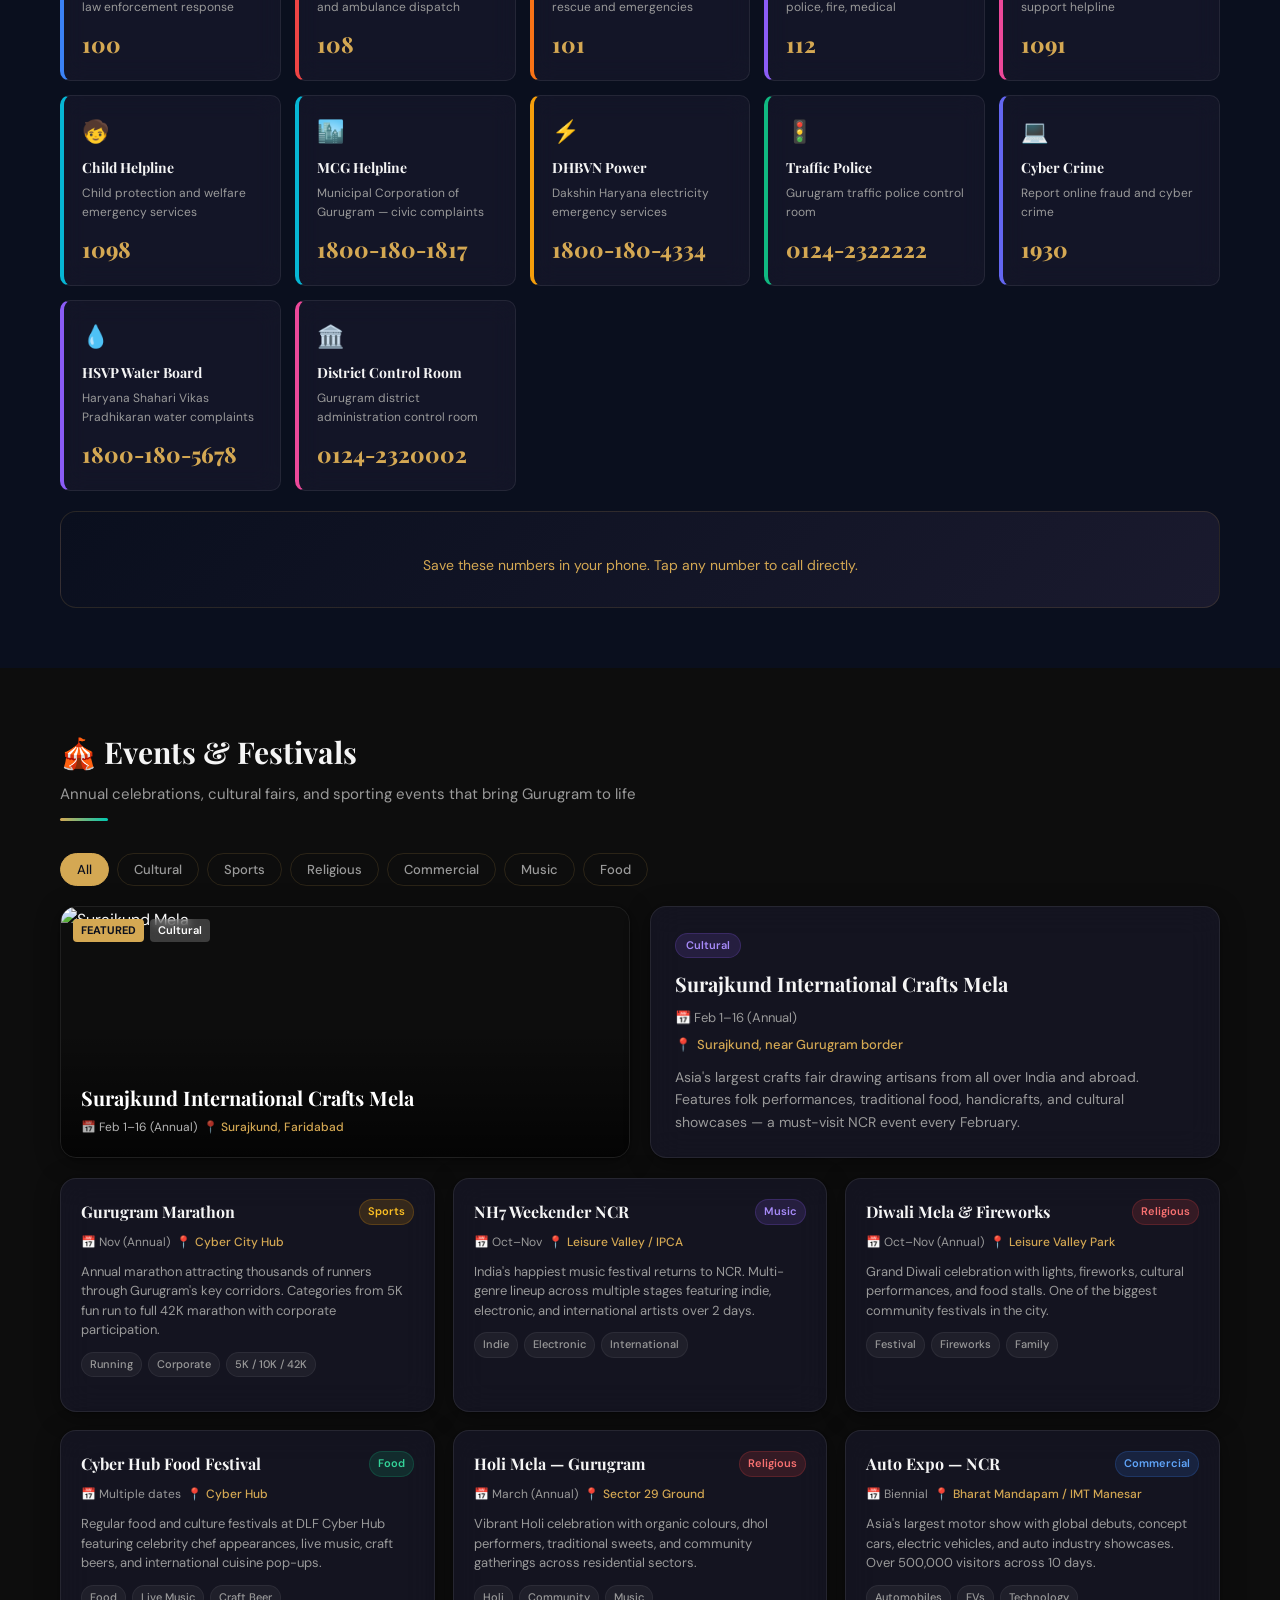
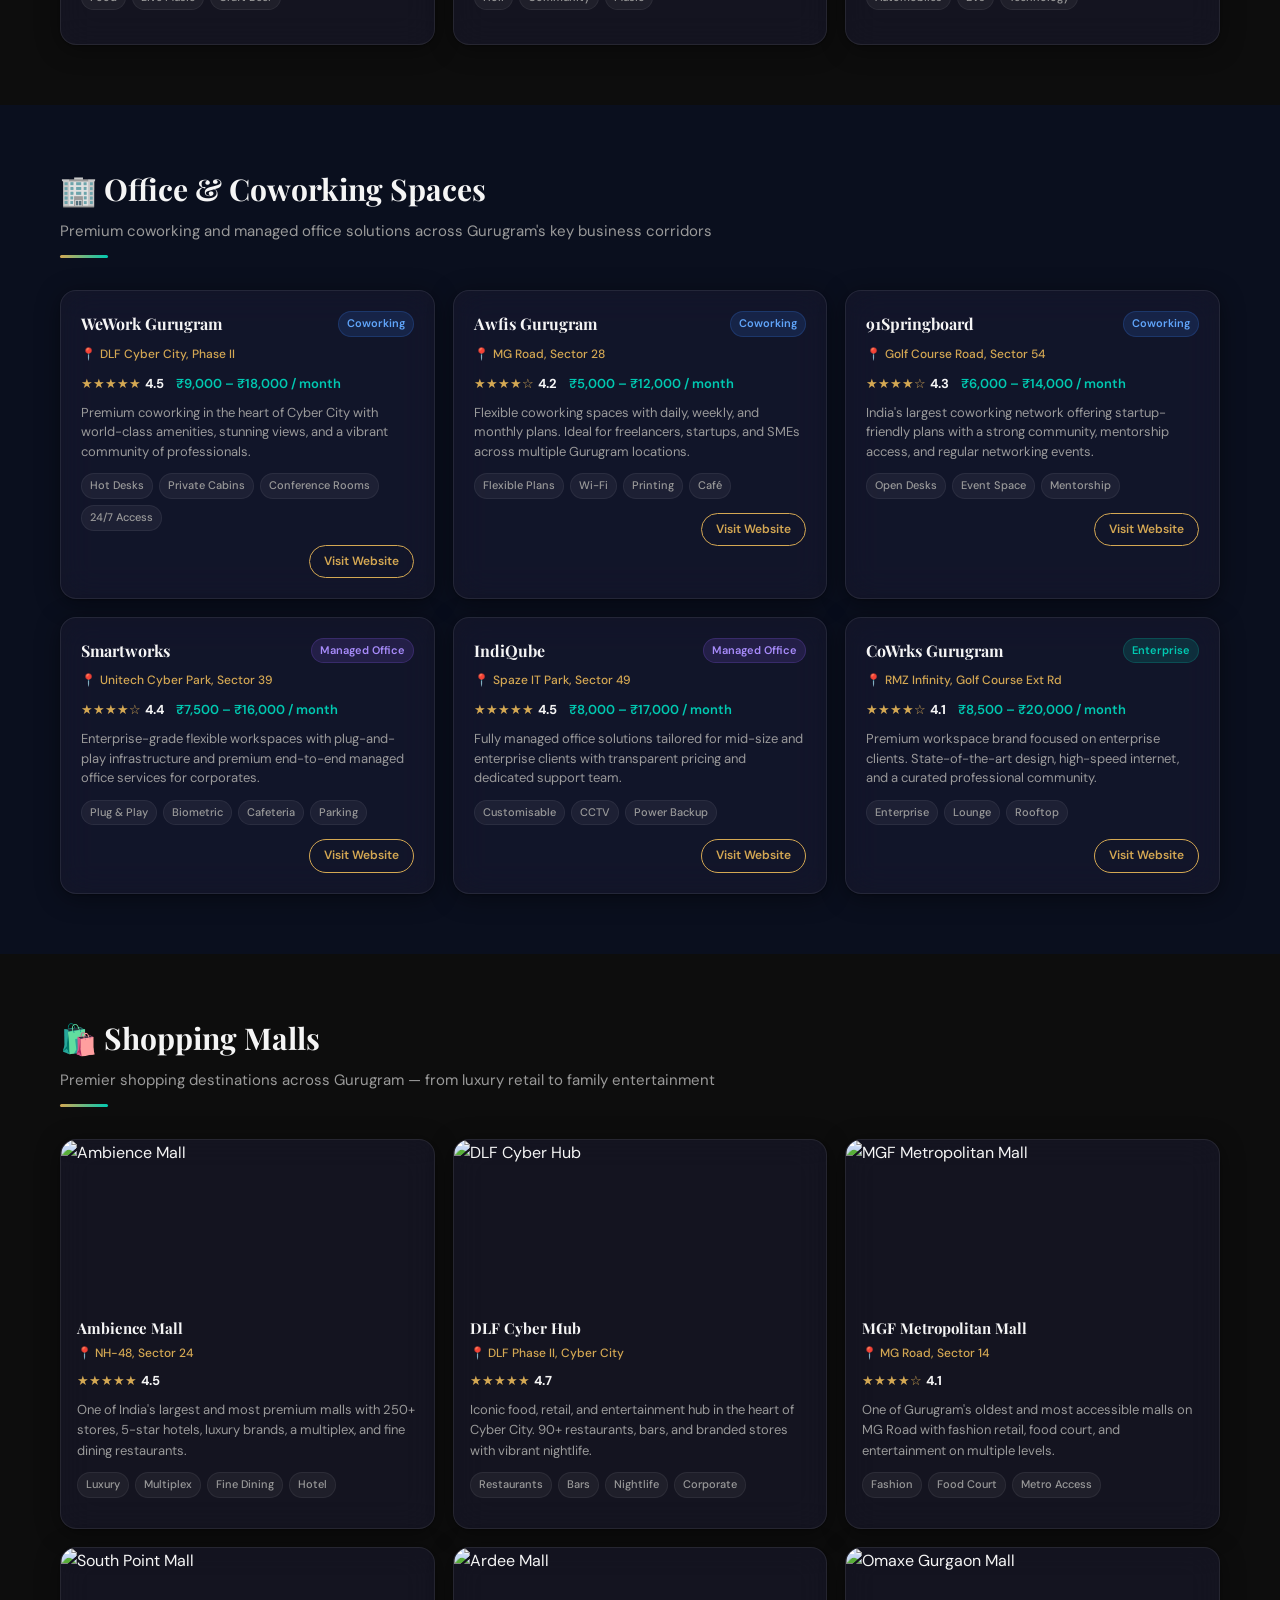
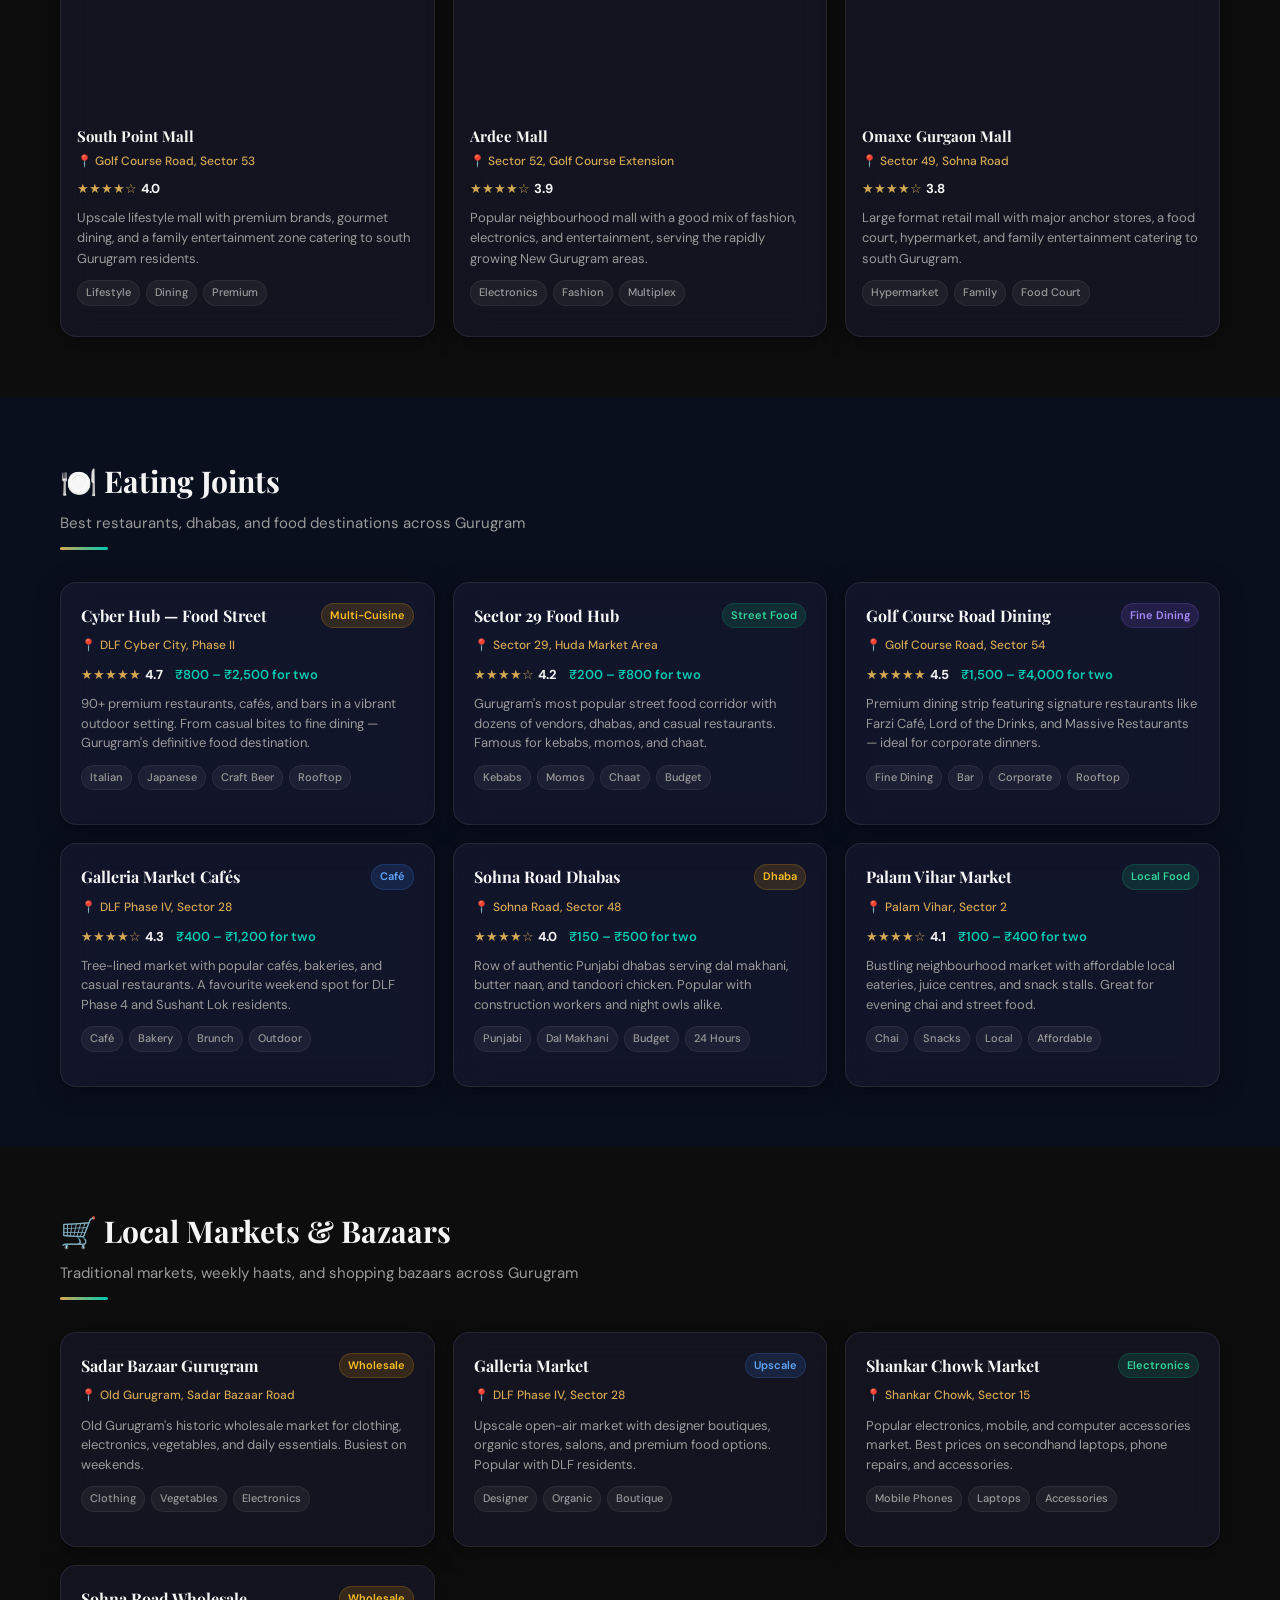
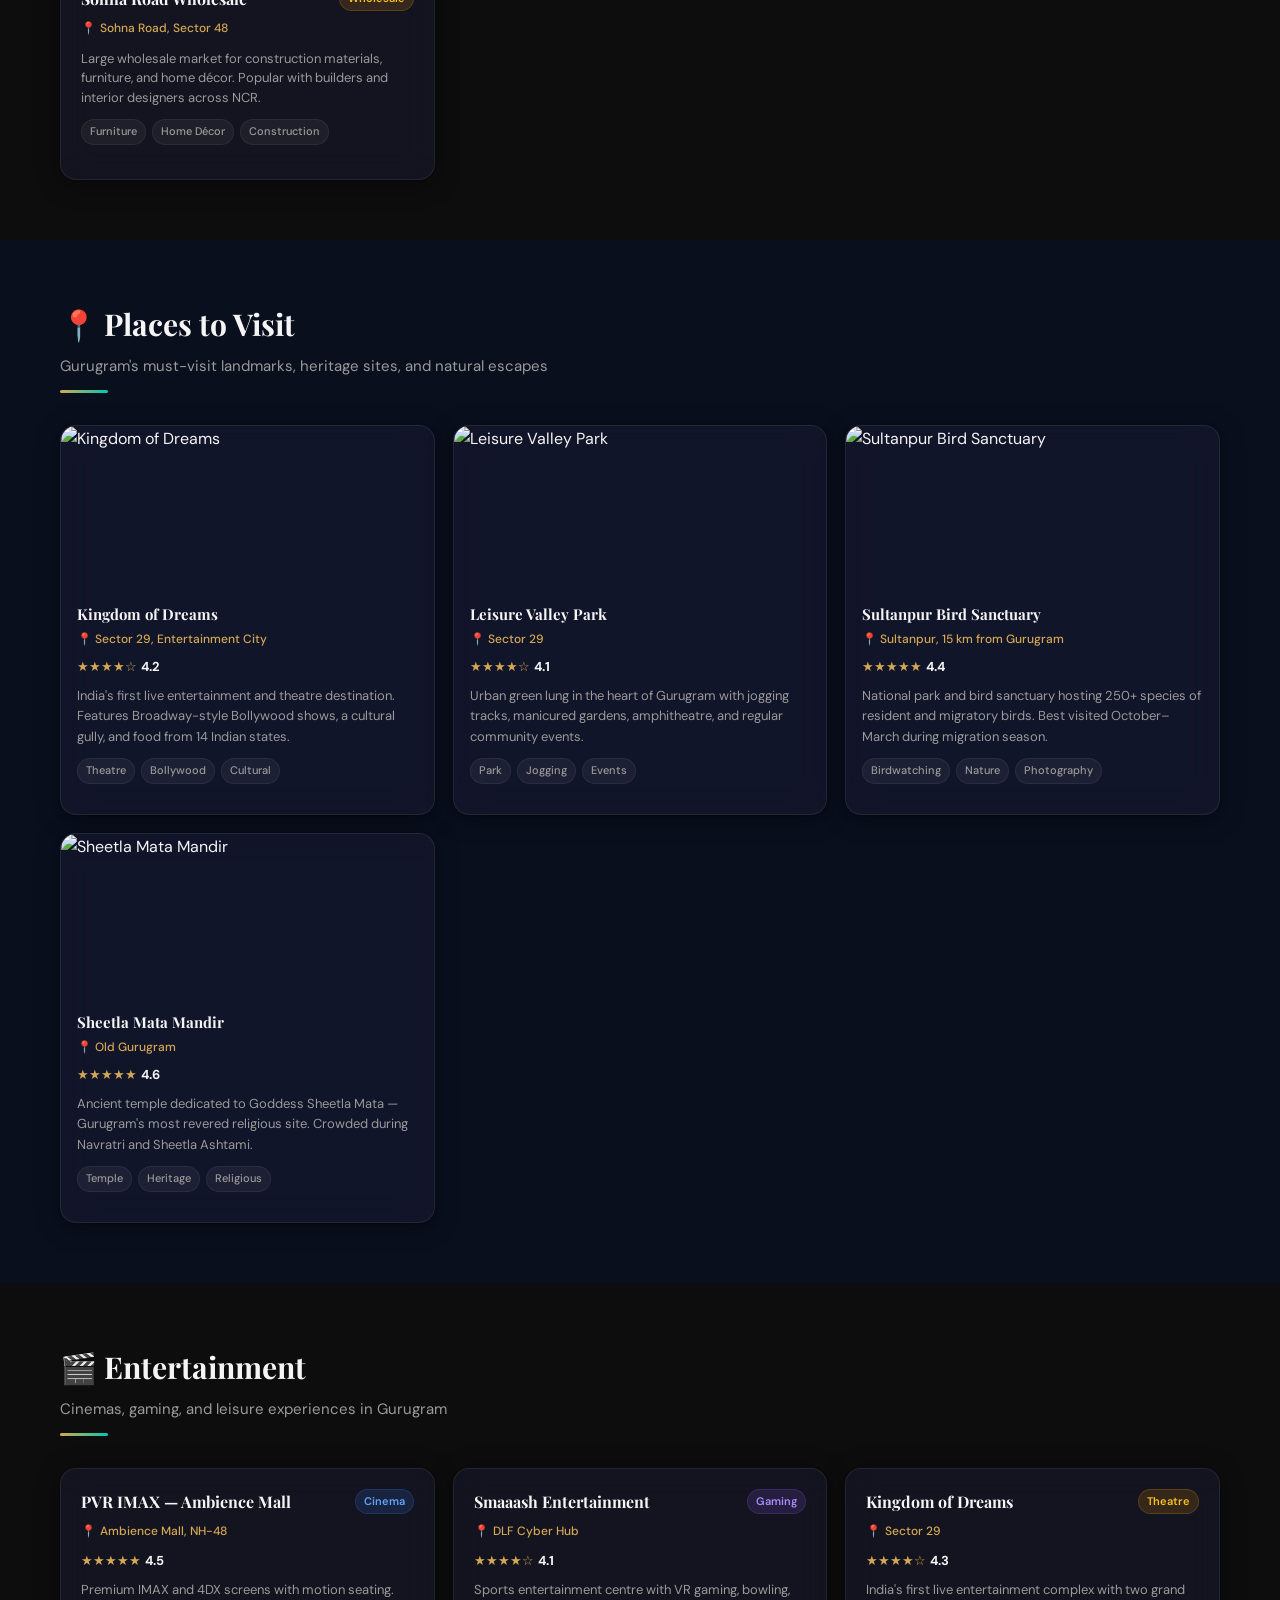
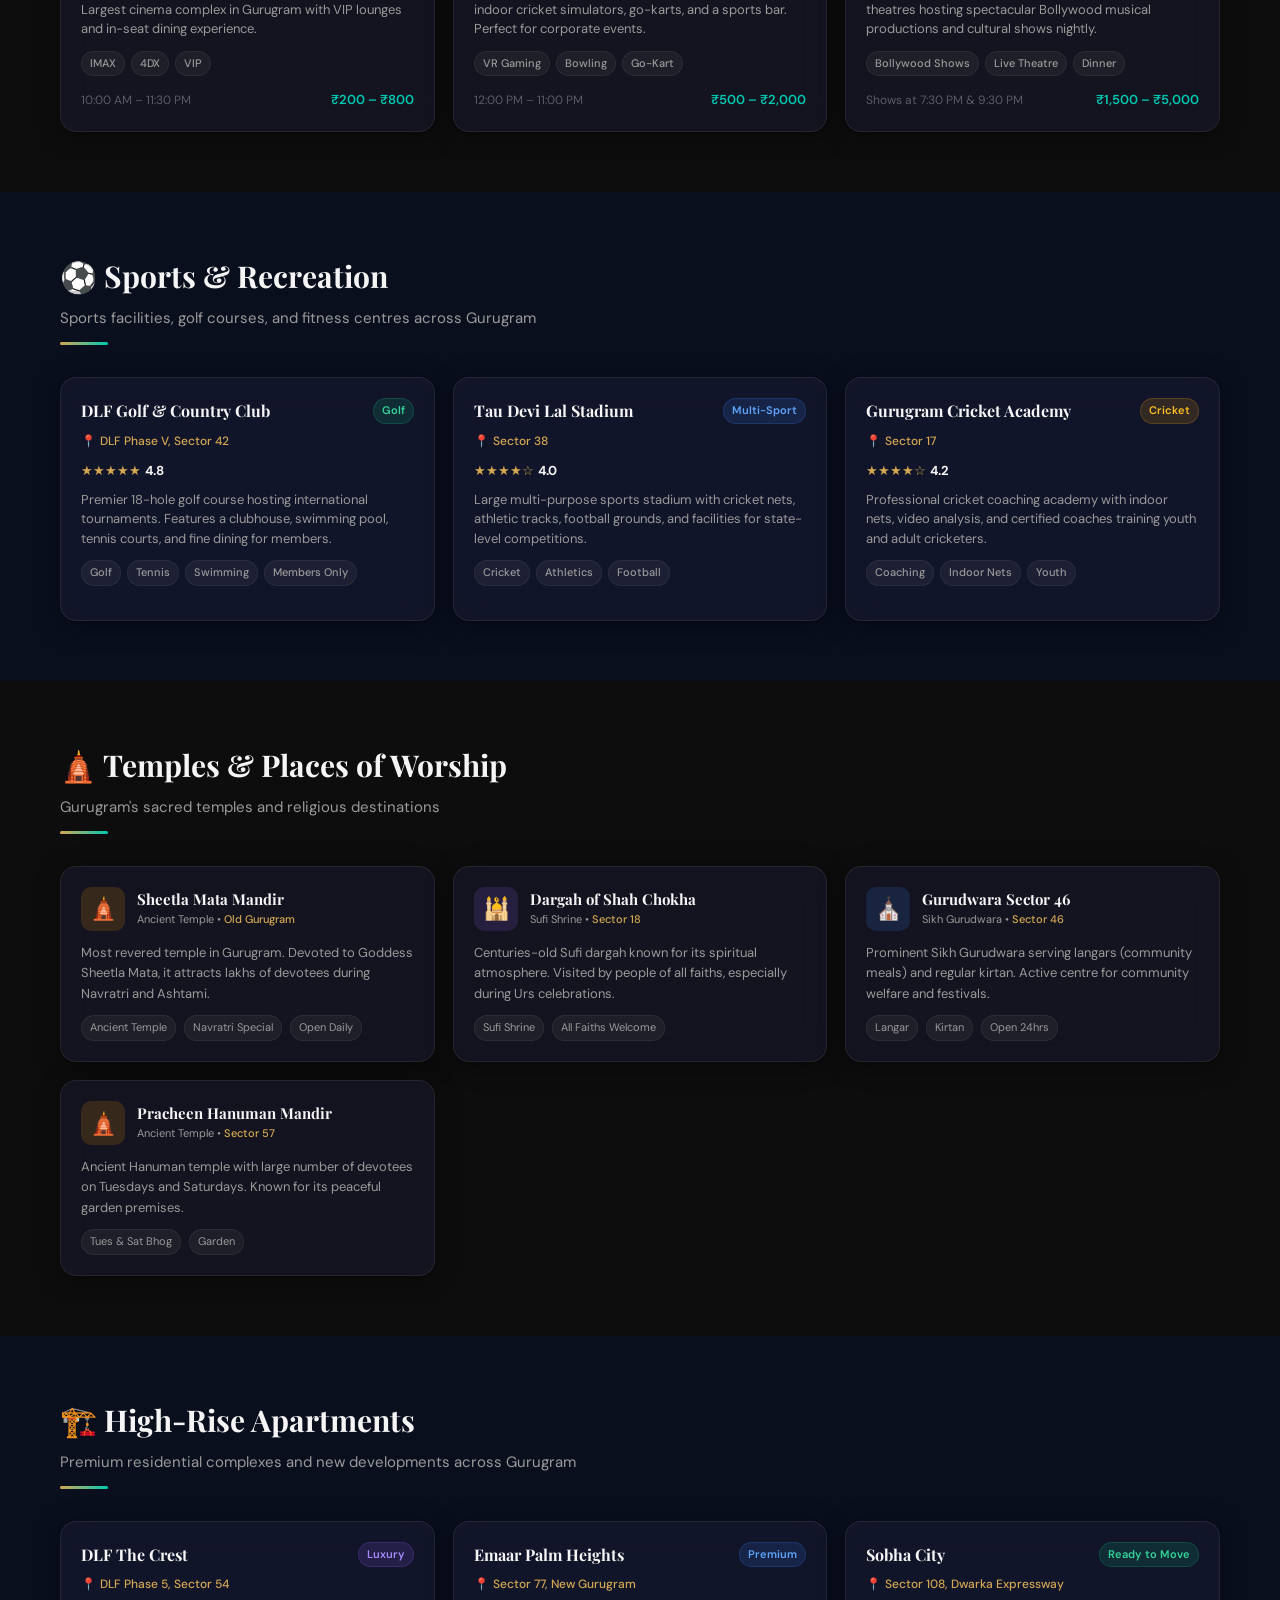
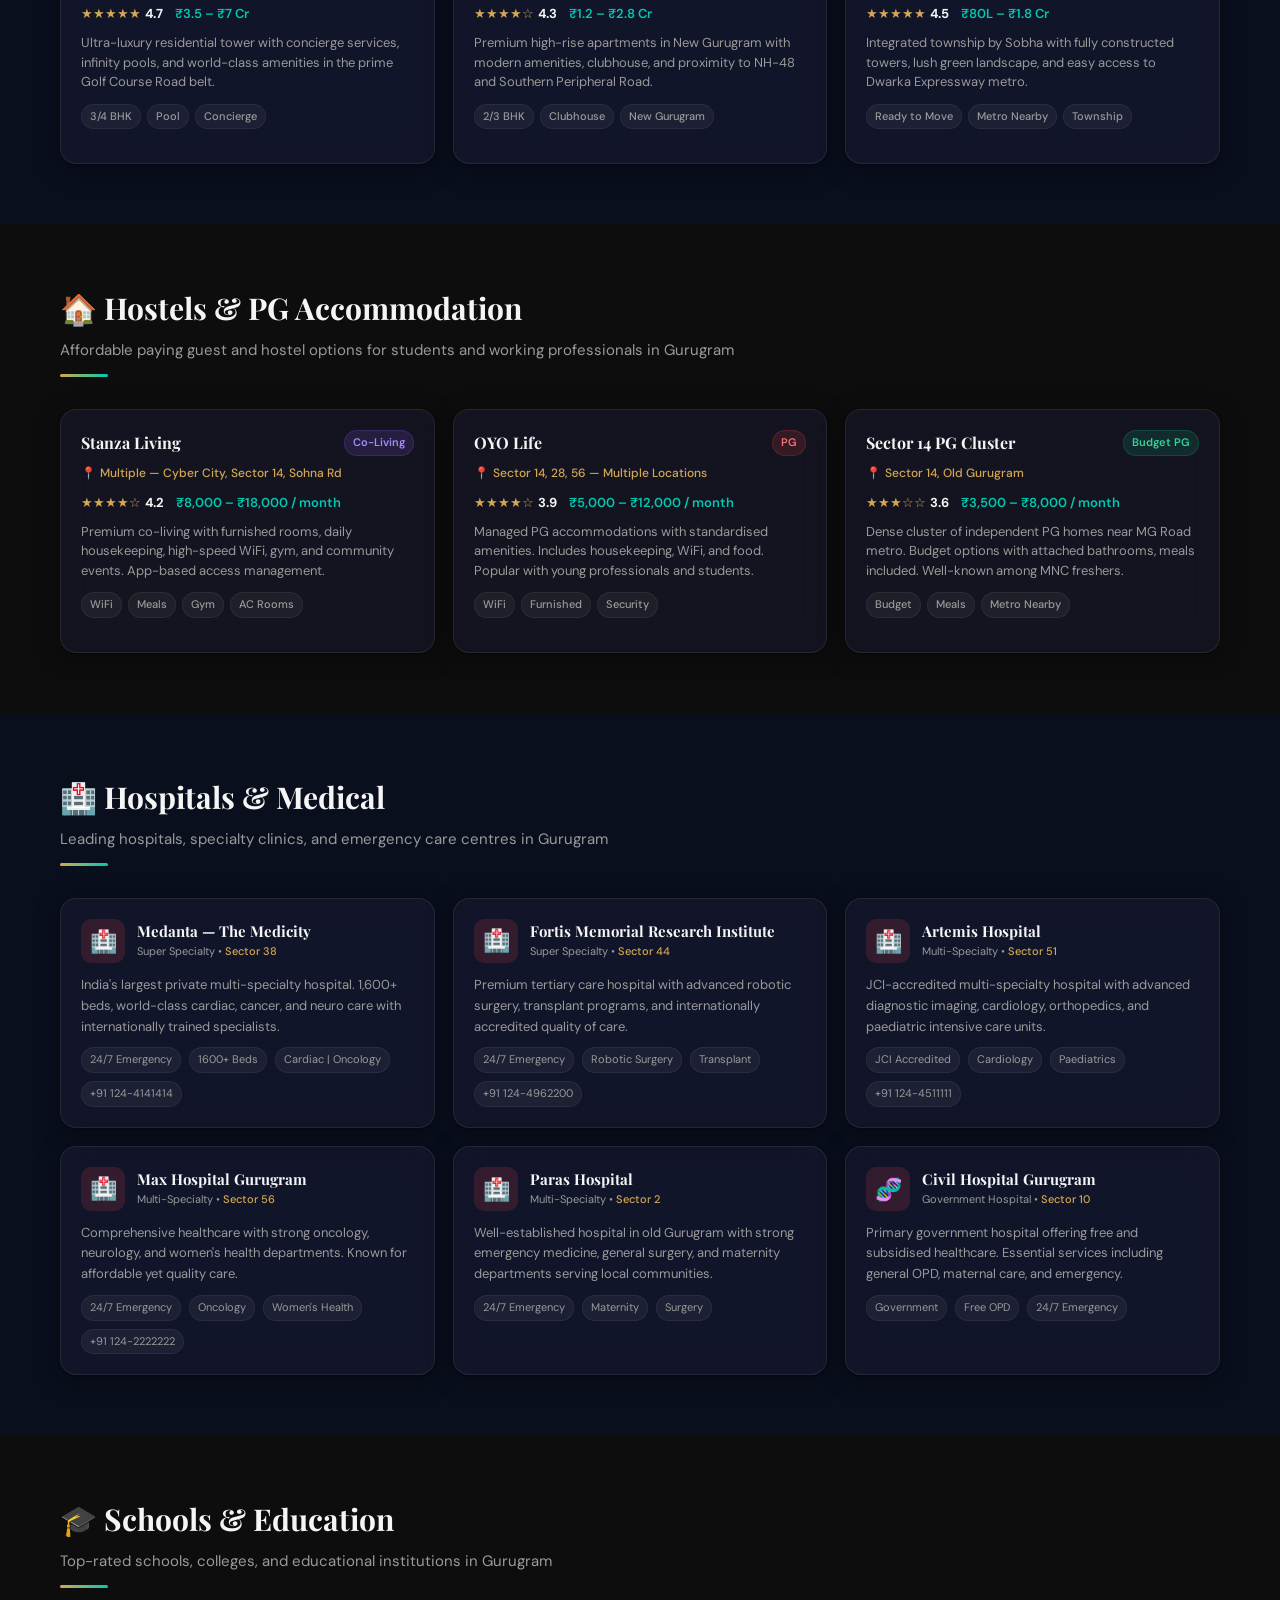
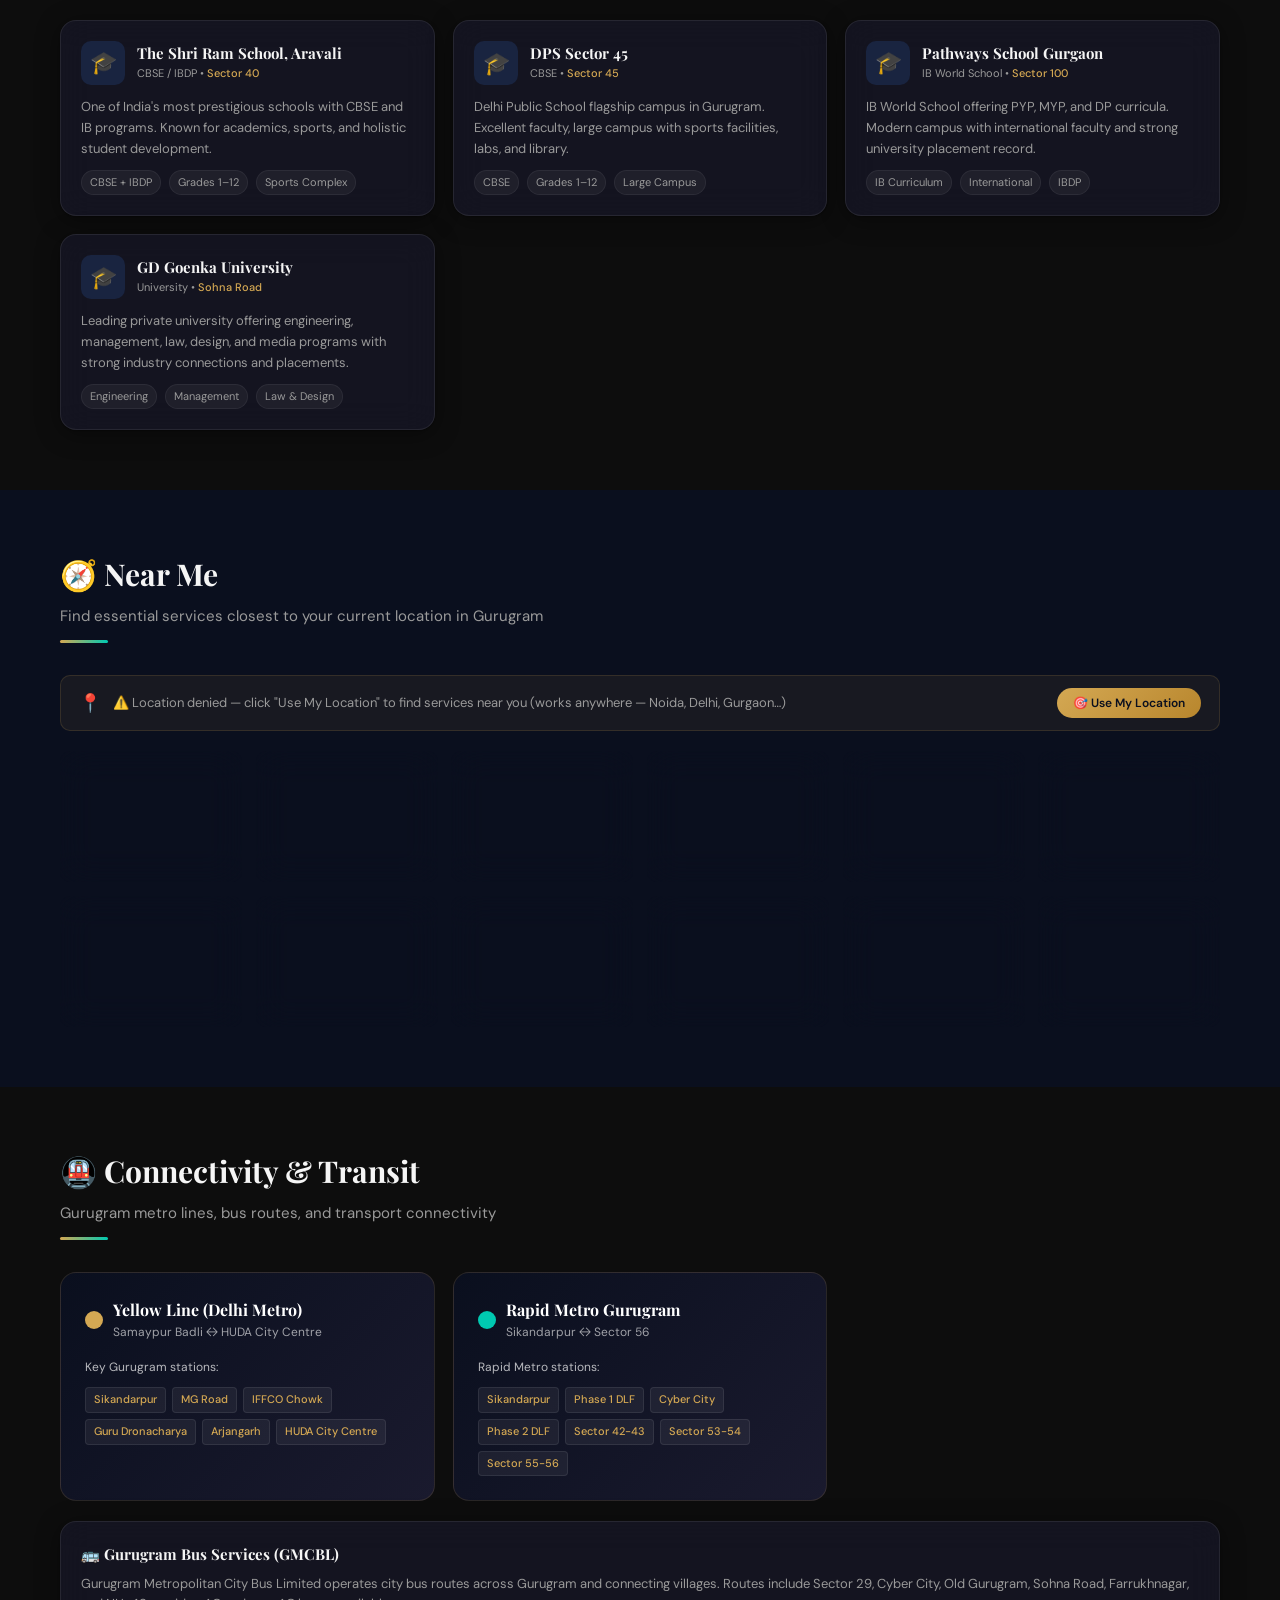
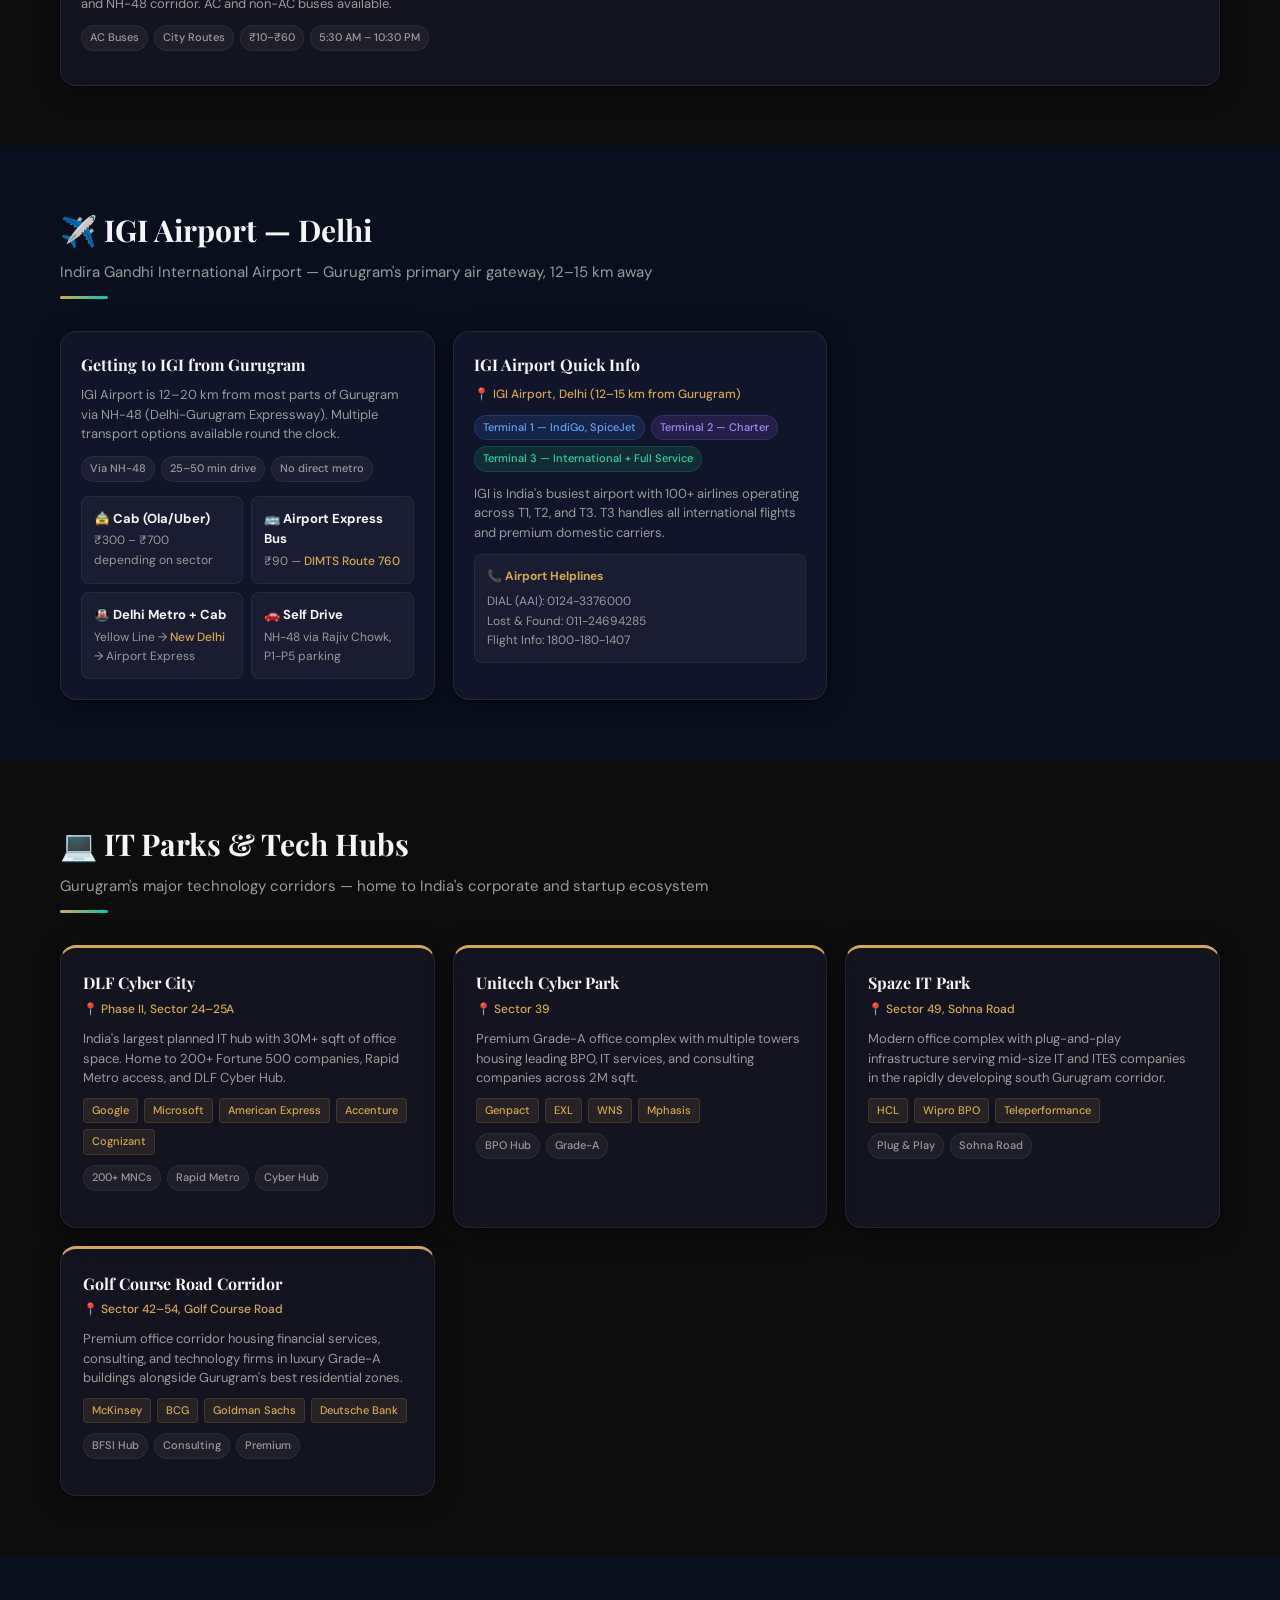
==== commit 560380b3: "Fix Near Me to show results at user's exact location (any city) - Cards now use @LAT,LNG,16z — works" ====
--- a/index.html
+++ b/index.html
@@ -2129,6 +2129,7 @@
 
   // ── NEAR ME DYNAMIC GEOLOCATION ──
   let userLat = null, userLng = null;
+  let locationRequested = false;
   const locateBtn = document.getElementById('nearme-locate-btn');
   const locationText = document.getElementById('nearme-location-text');
   const locationBar = document.getElementById('nearme-location-bar');
@@ -2136,9 +2137,11 @@
 
   function getNearMeUrl(query) {
     if (userLat && userLng) {
-      return `https://www.google.com/maps/search/${encodeURIComponent(query)}/@${userLat},${userLng},15z`;
-    }
-    return `https://www.google.com/maps/search/${encodeURIComponent(query + ' near Gurugram')}`;
+      // Use exact coords — works regardless of city (Noida, Gurgaon, Delhi, etc.)
+      return `https://www.google.com/maps/search/${encodeURIComponent(query)}/@${userLat},${userLng},16z`;
+    }
+    // Fallback: let Google Maps use its own location detection
+    return `https://www.google.com/maps/search/${encodeURIComponent(query + ' near me')}`;
   }
 
   function updateNearMeCards() {
@@ -2149,59 +2152,80 @@
 
   async function reverseGeocode(lat, lng) {
     try {
-      const res = await fetch(`https://nominatim.openstreetmap.org/reverse?lat=${lat}&lon=${lng}&format=json&zoom=14`, {
-        headers: { 'Accept-Language': 'en' }
-      });
+      const res = await fetch(
+        `https://nominatim.openstreetmap.org/reverse?lat=${lat}&lon=${lng}&format=json&zoom=14`,
+        { headers: { 'Accept-Language': 'en' } }
+      );
       const data = await res.json();
       const addr = data.address;
-      return addr.suburb || addr.neighbourhood || addr.city_district || addr.county || addr.city || 'your area';
+      return addr.suburb || addr.neighbourhood || addr.city_district || addr.city || addr.county || null;
     } catch { return null; }
   }
 
-  if (locateBtn && locationText) {
+  function activateLocation(lat, lng) {
+    userLat = parseFloat(lat).toFixed(6);
+    userLng = parseFloat(lng).toFixed(6);
+    updateNearMeCards();
+    locationBar.classList.add('location-active');
+    locationIcon.textContent = '🟢';
+    locateBtn.textContent = '✅ Location Active';
+    locateBtn.classList.add('active');
+    locateBtn.disabled = false;
+  }
+
+  function requestLocation() {
+    if (locationRequested) return;
+    locationRequested = true;
+
+    if (!navigator.geolocation) {
+      locationText.textContent = '❌ Geolocation not supported by your browser';
+      return;
+    }
+    locationText.textContent = '📡 Detecting your exact location…';
+    locateBtn.disabled = true;
+    locateBtn.textContent = '⏳ Locating…';
+
+    navigator.geolocation.getCurrentPosition(
+      async (pos) => {
+        activateLocation(pos.coords.latitude, pos.coords.longitude);
+        // Show area name via reverse geocoding
+        const areaName = await reverseGeocode(userLat, userLng);
+        if (areaName) {
+          locationText.innerHTML = `Showing results near <strong style="color:var(--accent2)">${areaName}</strong> — cards open Google Maps at your exact location`;
+        } else {
+          locationText.innerHTML = `📍 Showing results near your exact location — click any card to open Google Maps`;
+        }
+      },
+      () => {
+        locationRequested = false; // allow retry
+        locationText.textContent = '⚠️ Location denied — click "Use My Location" to find services near you (works anywhere — Noida, Delhi, Gurgaon…)';
+        locateBtn.textContent = '🎯 Use My Location';
+        locateBtn.disabled = false;
+      },
+      { timeout: 10000, maximumAge: 300000, enableHighAccuracy: false }
+    );
+  }
+
+  // Button click
+  if (locateBtn) {
     locateBtn.addEventListener('click', () => {
-      if (!navigator.geolocation) {
-        locationText.textContent = '❌ Geolocation not supported by your browser';
-        return;
-      }
-      locationText.textContent = '📡 Detecting your location…';
-      locateBtn.disabled = true;
-      locateBtn.textContent = '⏳ Locating…';
-
-      navigator.geolocation.getCurrentPosition(
-        async (pos) => {
-          userLat = pos.coords.latitude.toFixed(6);
-          userLng = pos.coords.longitude.toFixed(6);
-          updateNearMeCards();
-
-          // Visual active state
-          locationBar.classList.add('location-active');
-          locationIcon.textContent = '🟢';
-          locateBtn.textContent = '✅ Location Active';
-          locateBtn.classList.add('active');
-          locateBtn.disabled = false;
-
-          // Try reverse geocoding for area name
-          const areaName = await reverseGeocode(userLat, userLng);
-          if (areaName) {
-            locationText.innerHTML = `Showing nearest results in <strong style="color:var(--accent2)">${areaName}</strong> — click any card to open Google Maps`;
-          } else {
-            locationText.innerHTML = `📍 Location found (${userLat}, ${userLng}) — cards now open <strong>nearest results</strong> to you`;
-          }
-
-          // Allow refresh
-          locateBtn.addEventListener('click', () => {
-            locateBtn.textContent = '⏳ Refreshing…';
-          }, { once: true });
-        },
-        () => {
-          locationText.textContent = '⚠️ Location access denied — showing Gurugram-wide results. Click cards to open Google Maps.';
-          locateBtn.textContent = '🎯 Try Again';
-          locateBtn.disabled = false;
-        },
-        { timeout: 10000, maximumAge: 120000 }
-      );
+      locationRequested = false; // reset so it can re-request
+      requestLocation();
     });
+  }
+
+  // Auto-request when Near Me section scrolls into view (once)
+  const nearmeSection = document.getElementById('nearme');
+  if (nearmeSection && 'IntersectionObserver' in window) {
+    const nearmeObserver = new IntersectionObserver((entries) => {
+      entries.forEach(entry => {
+        if (entry.isIntersecting && !locationRequested) {
+          requestLocation();
+          nearmeObserver.disconnect();
+        }
+      });
+    }, { threshold: 0.2 });
+    nearmeObserver.observe(nearmeSection);
   }
 
 
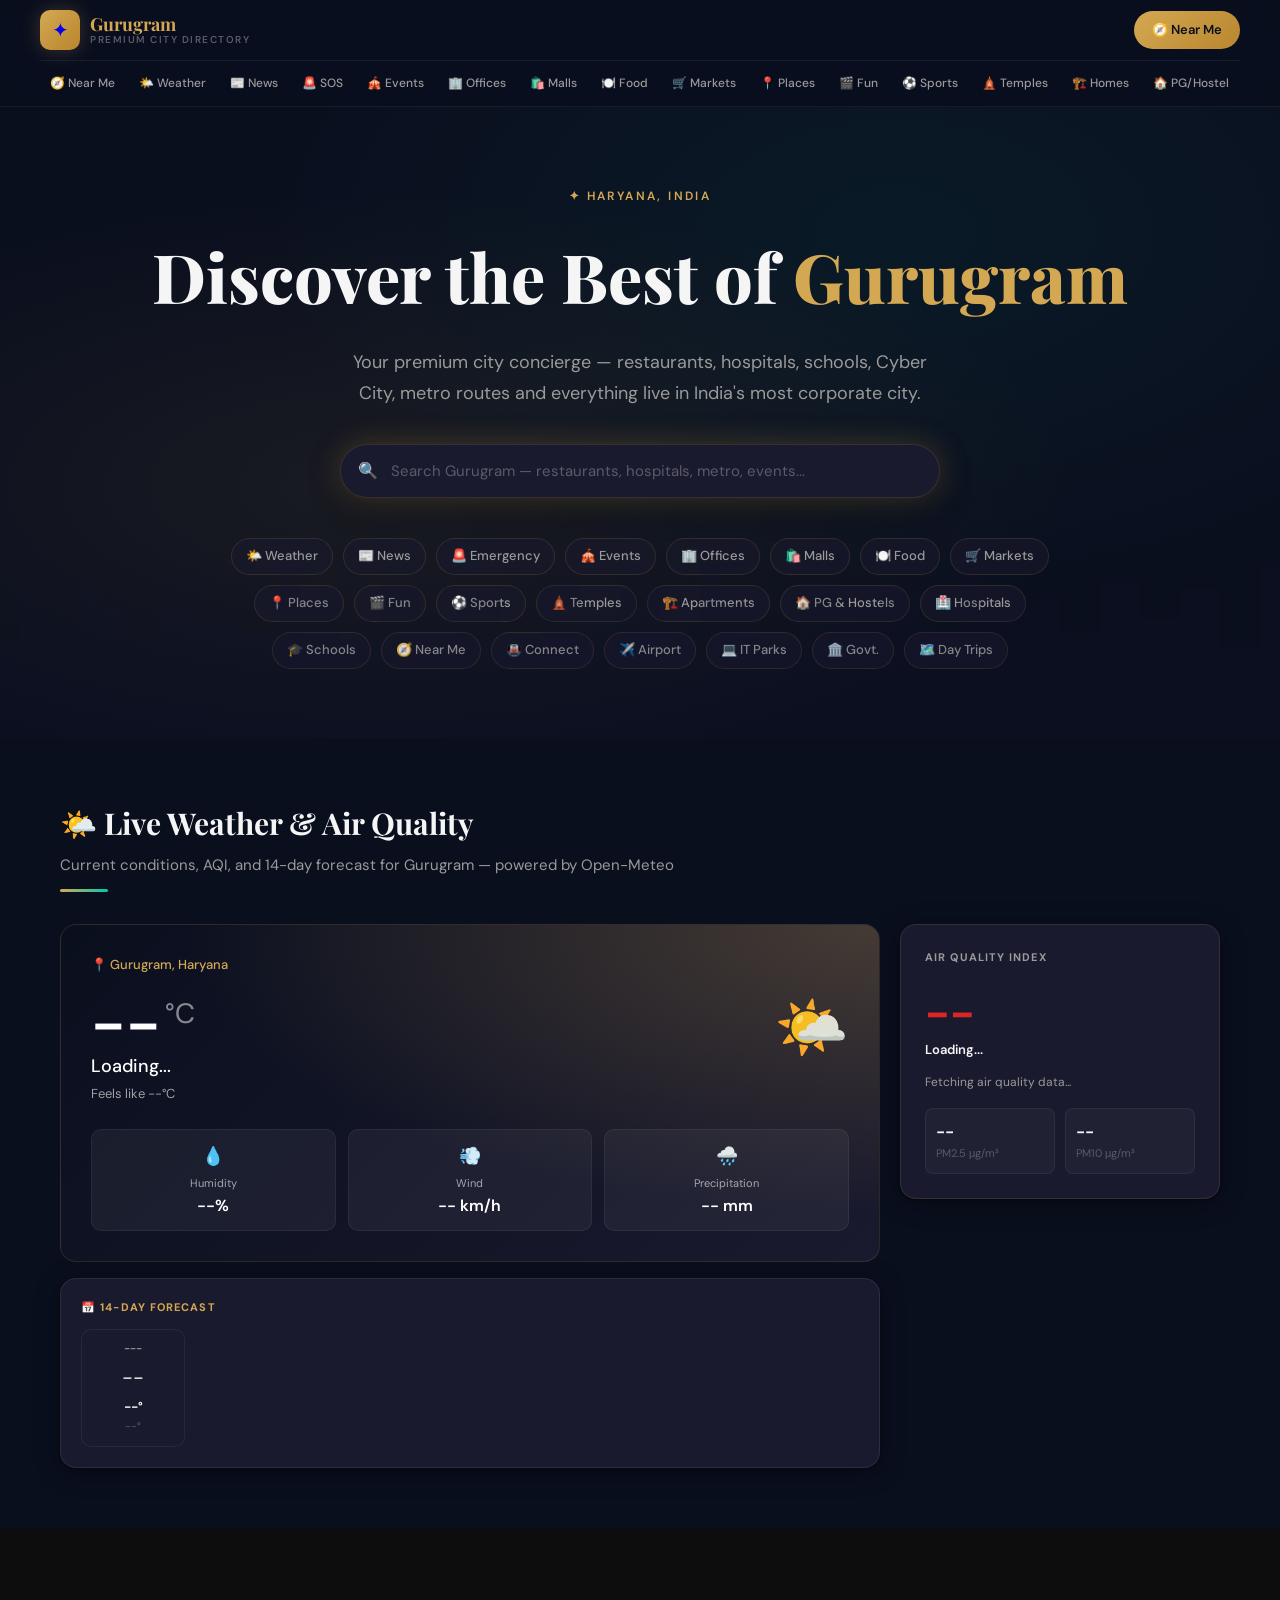
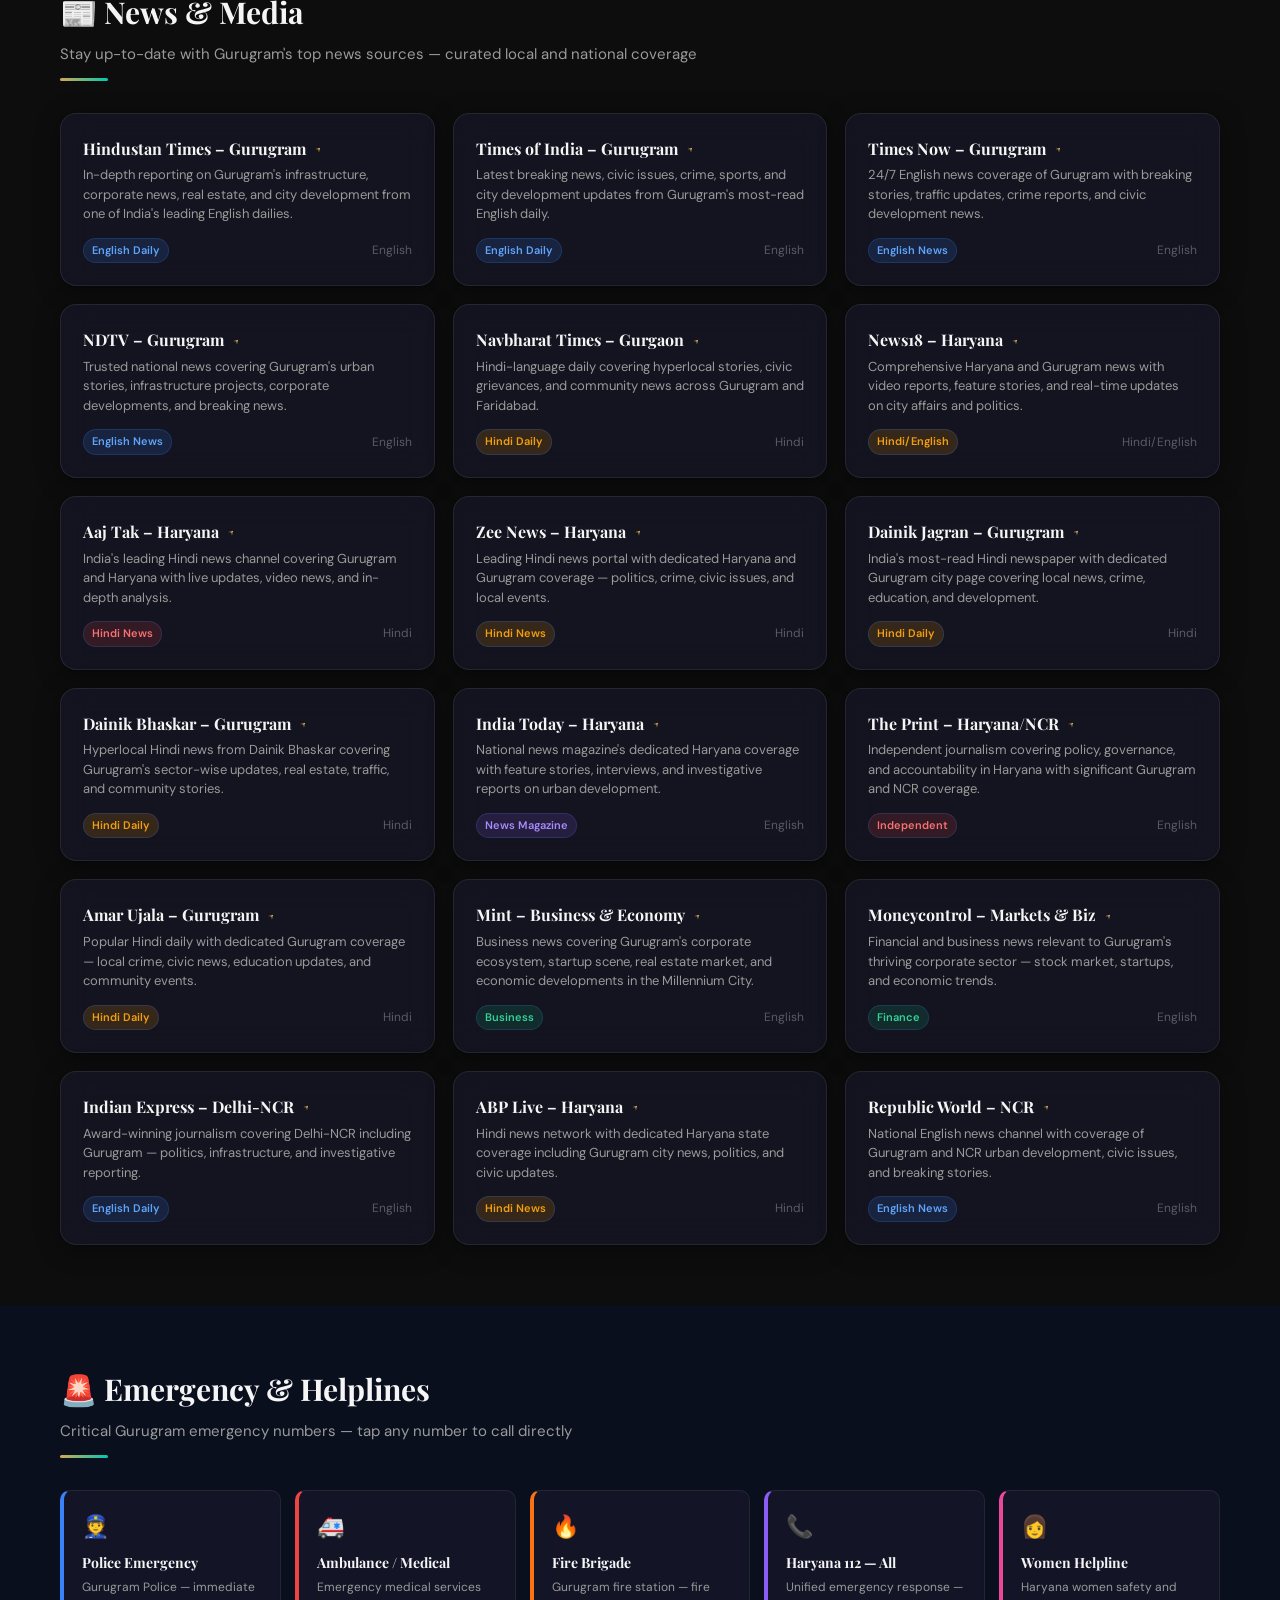
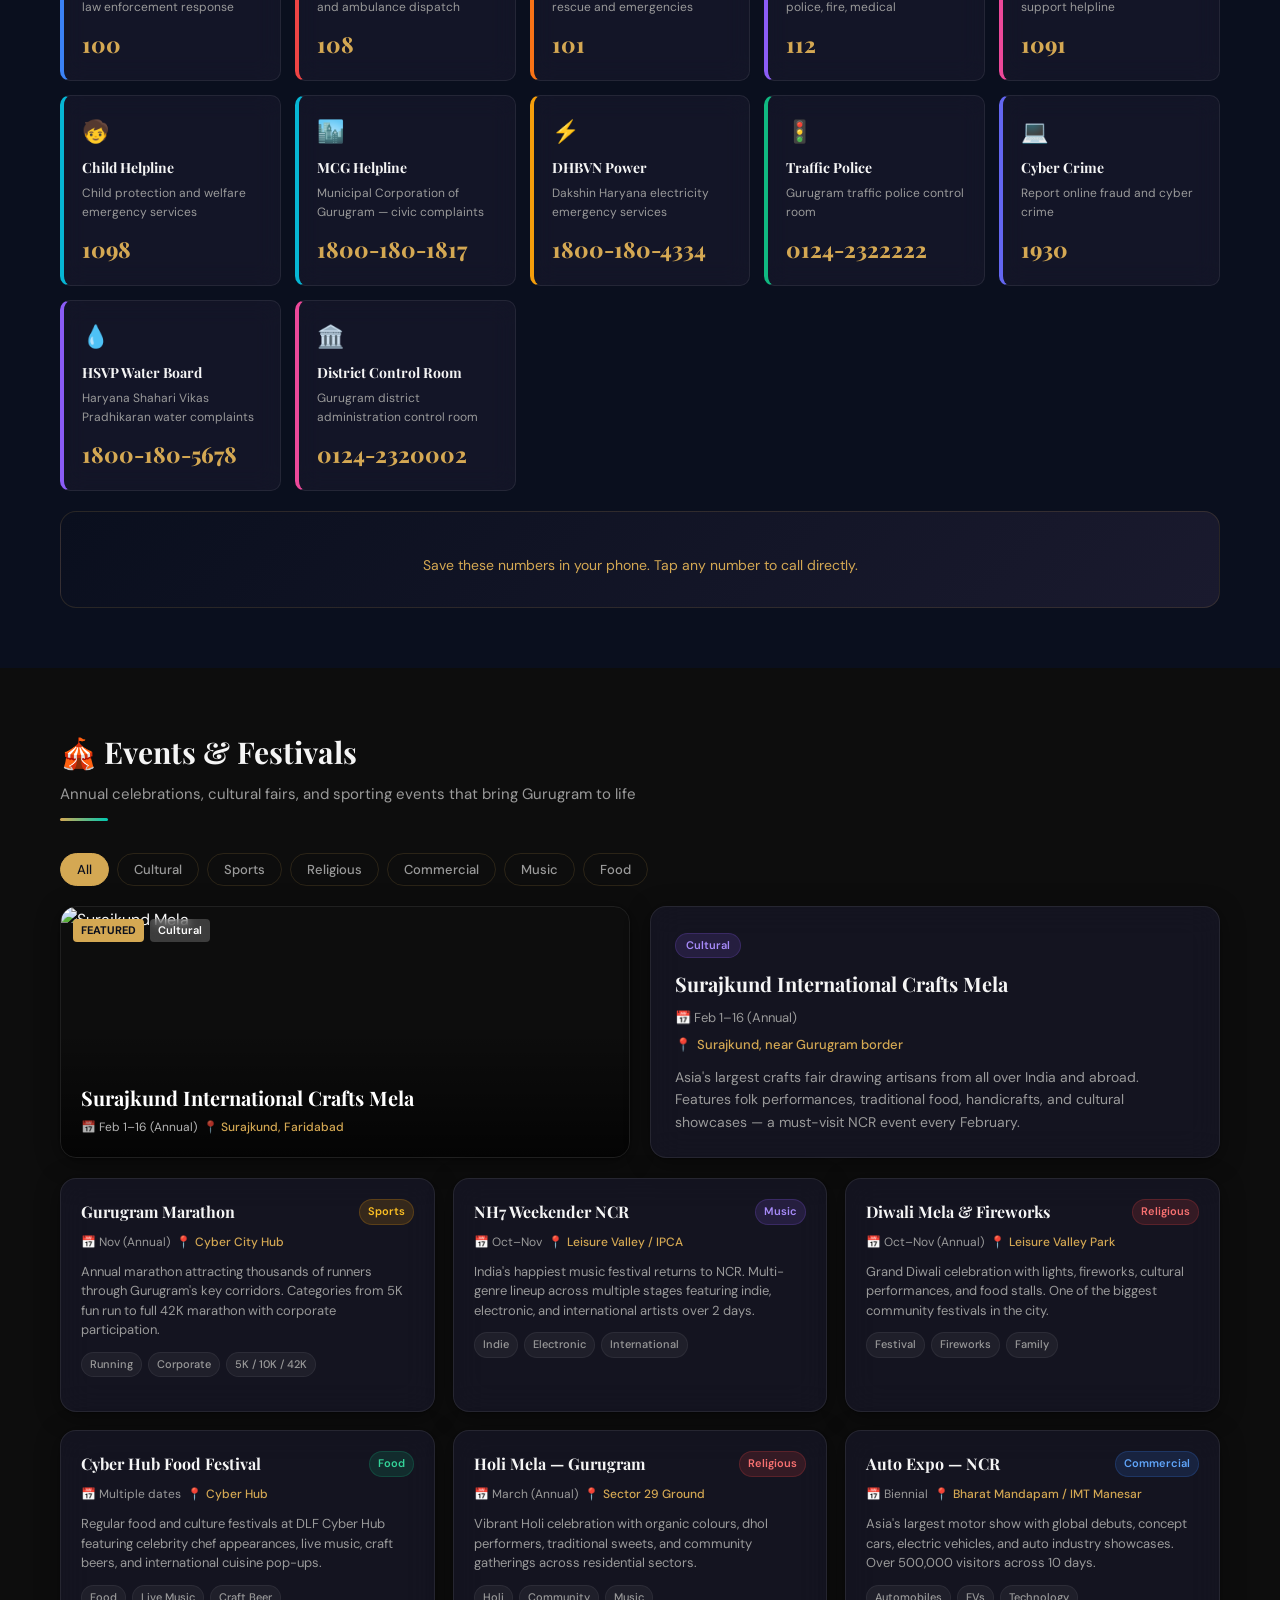
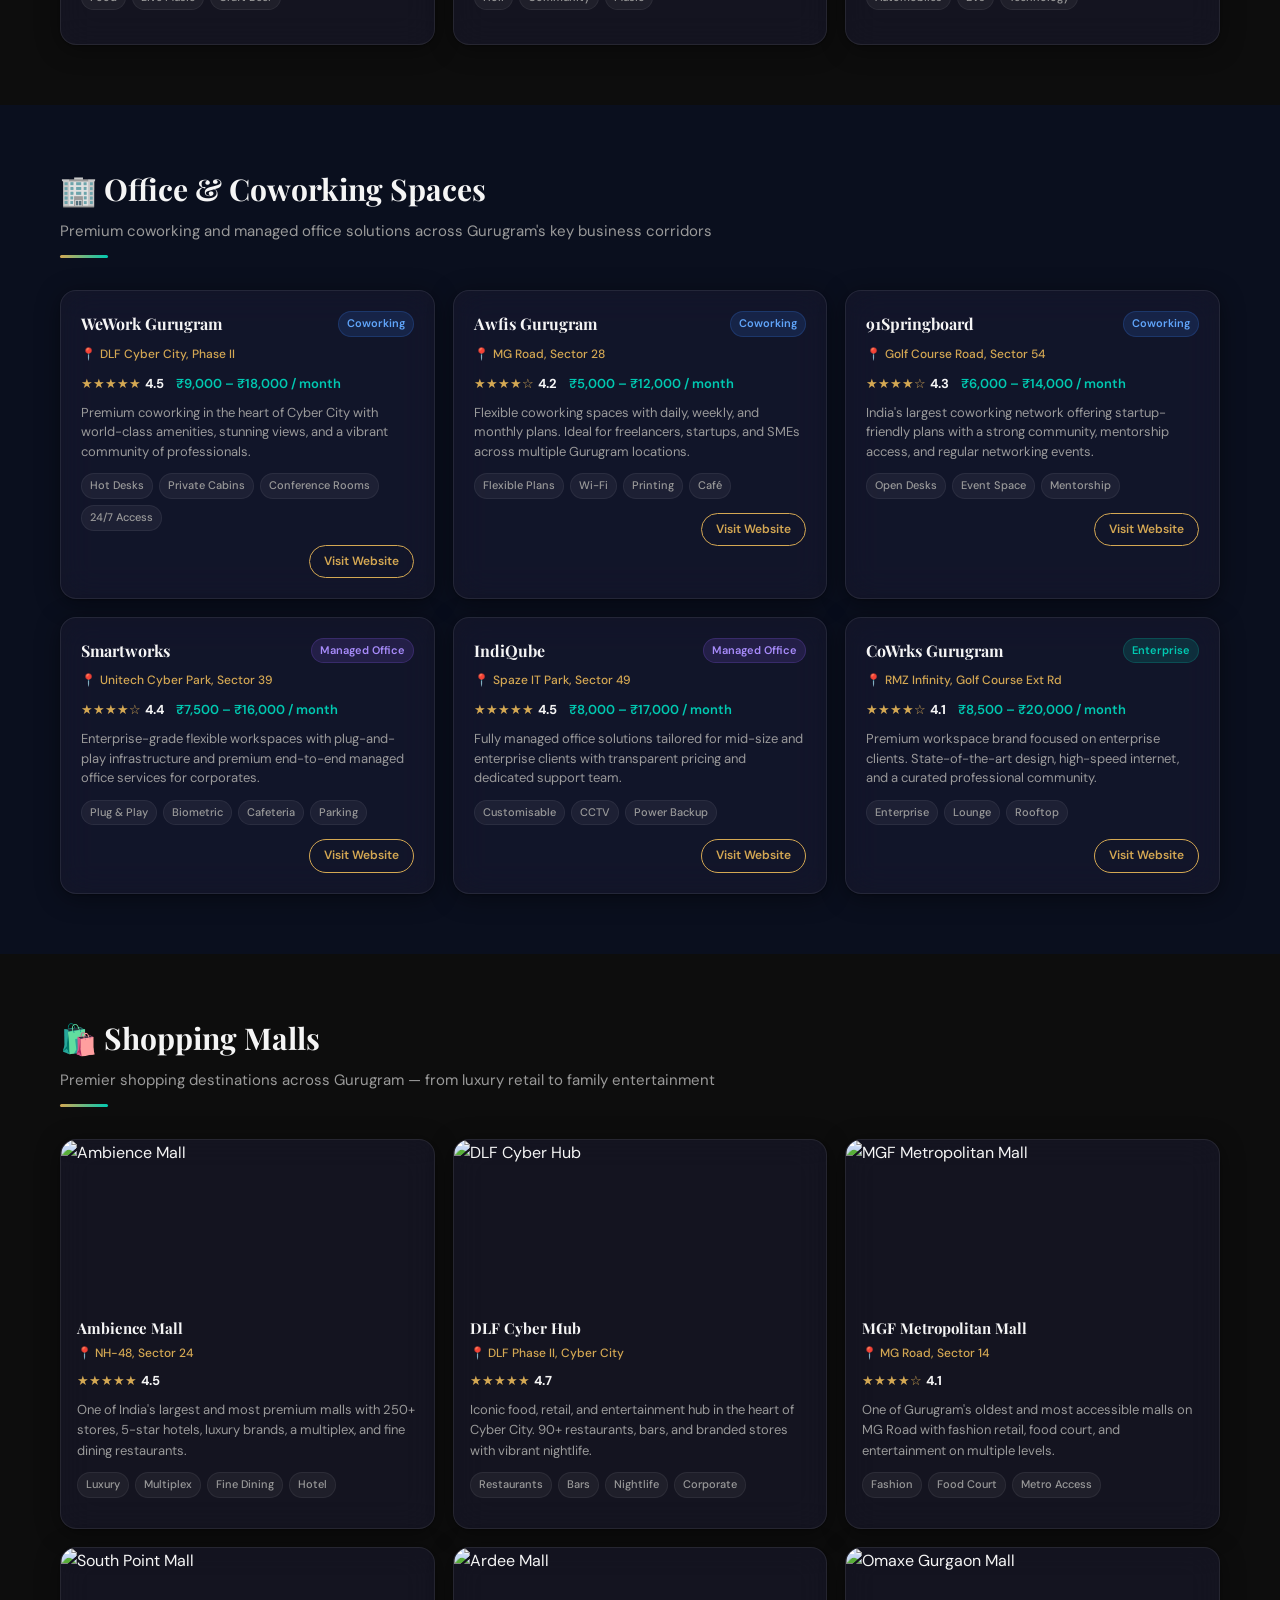
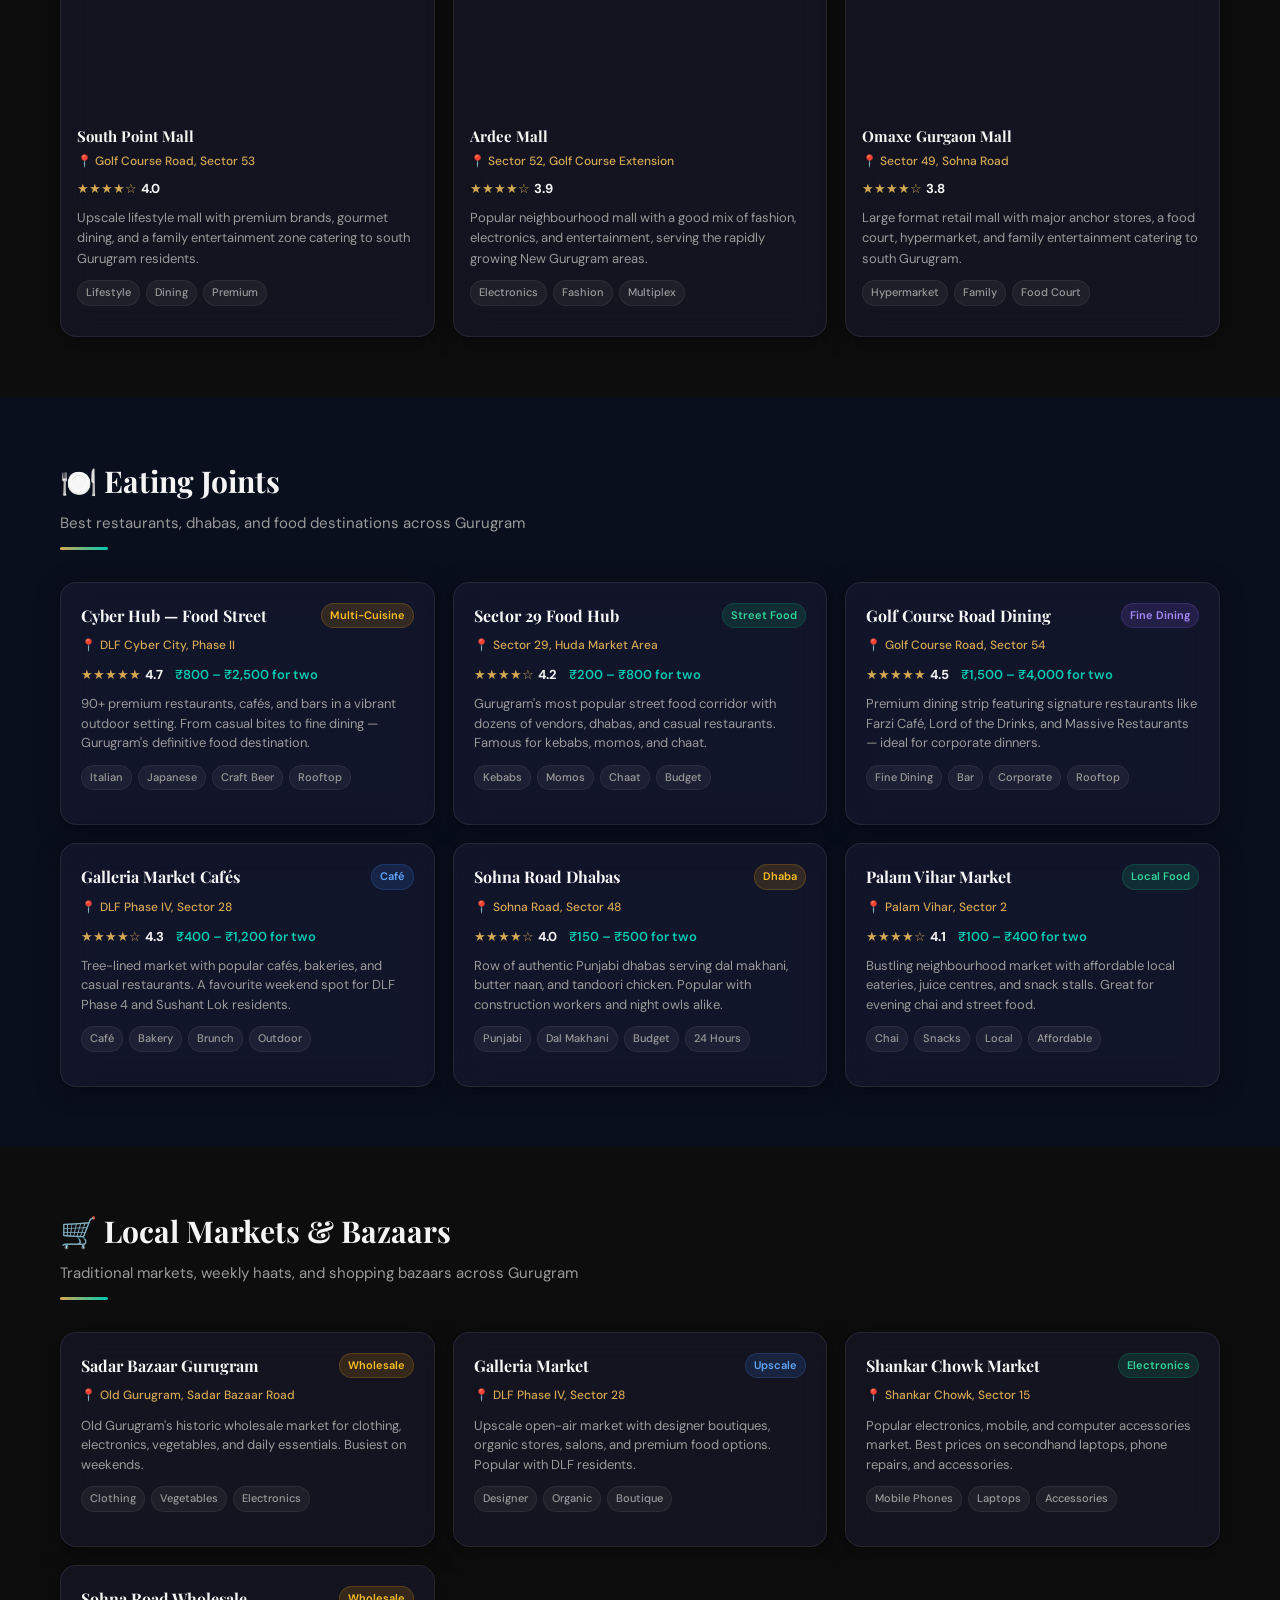
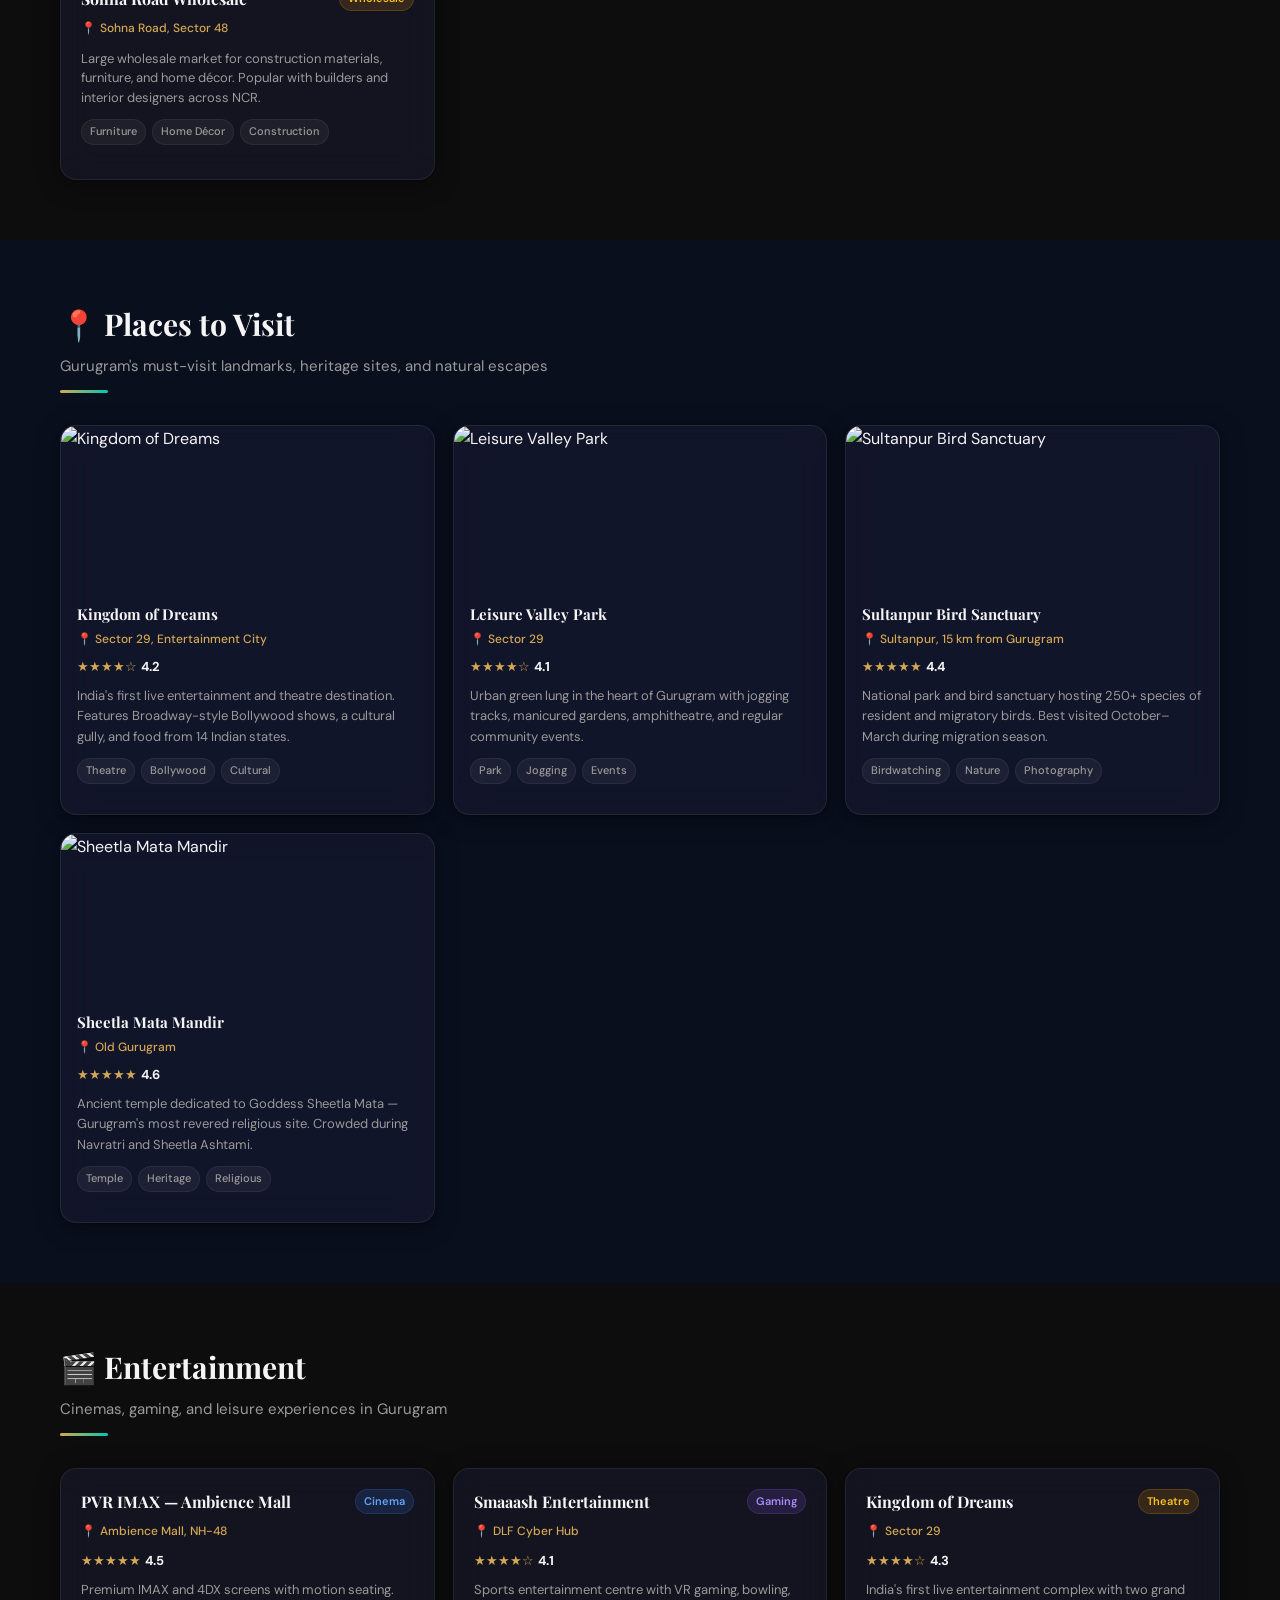
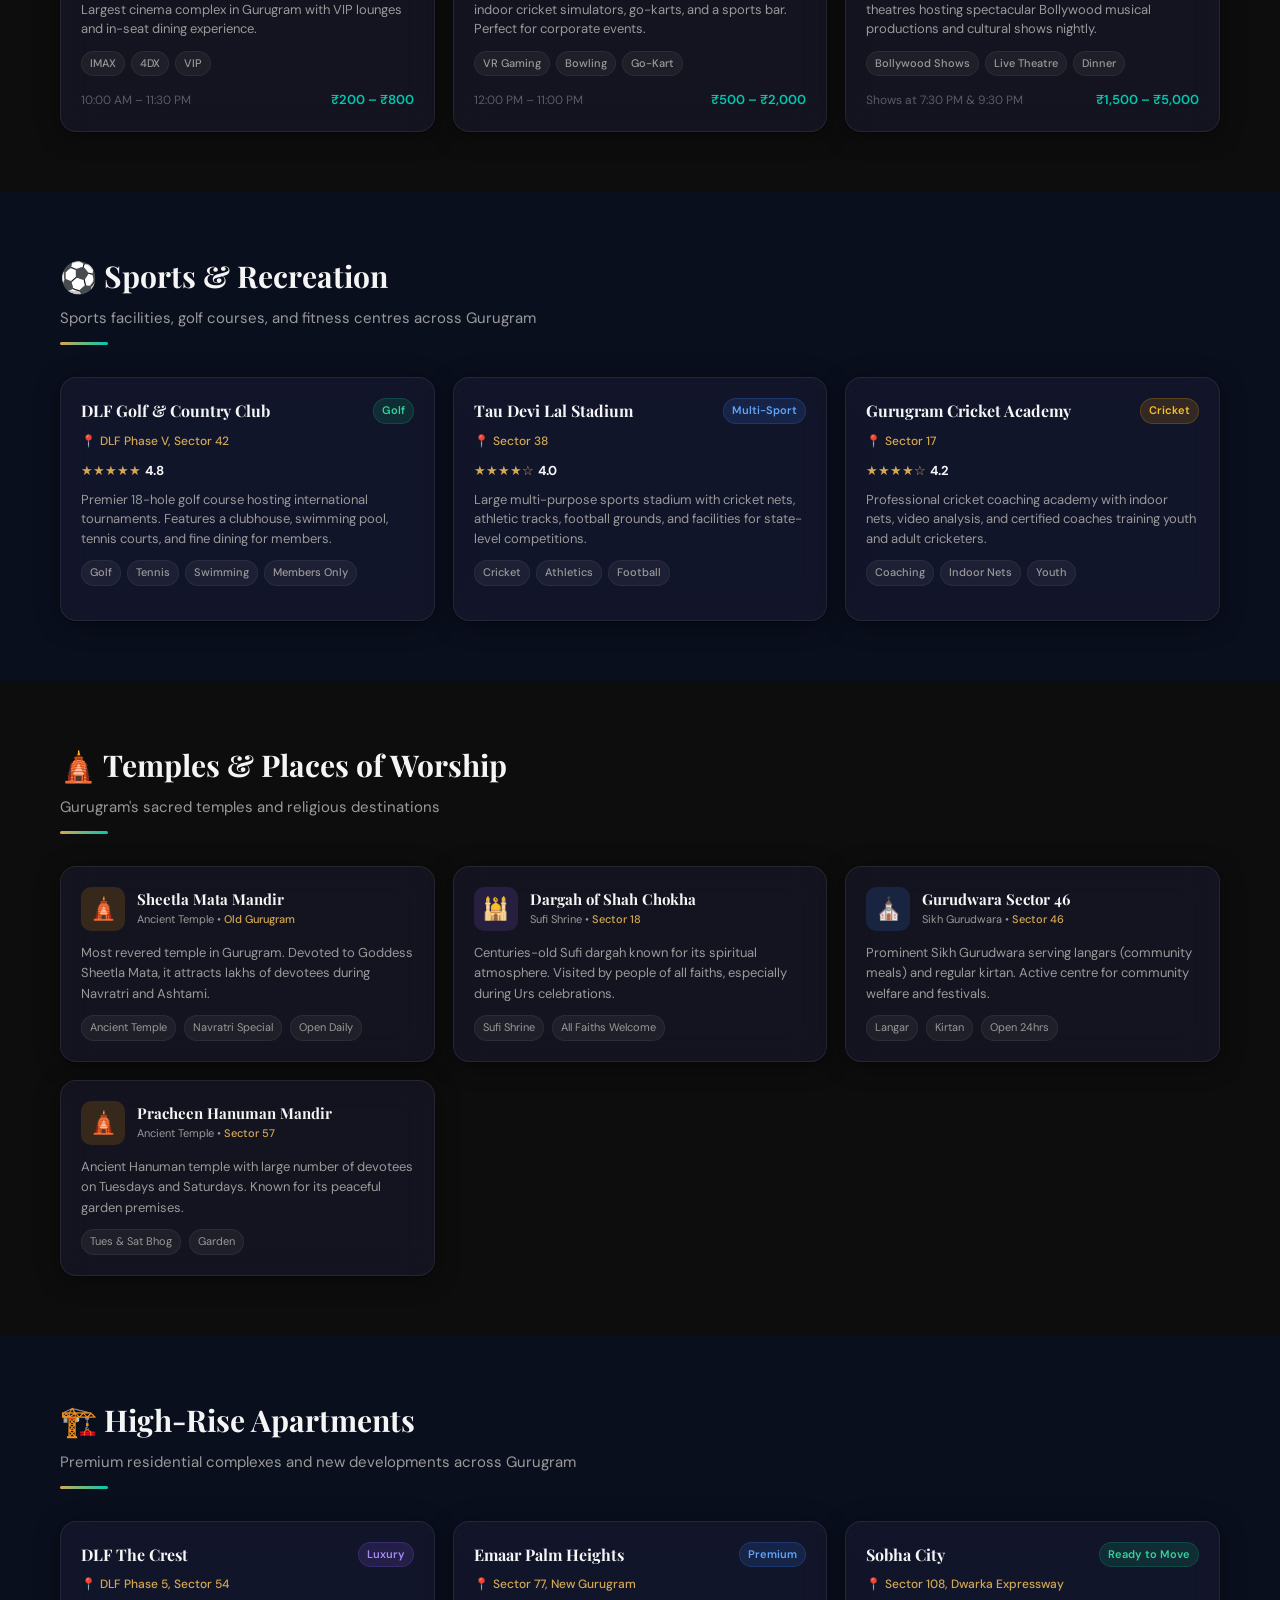
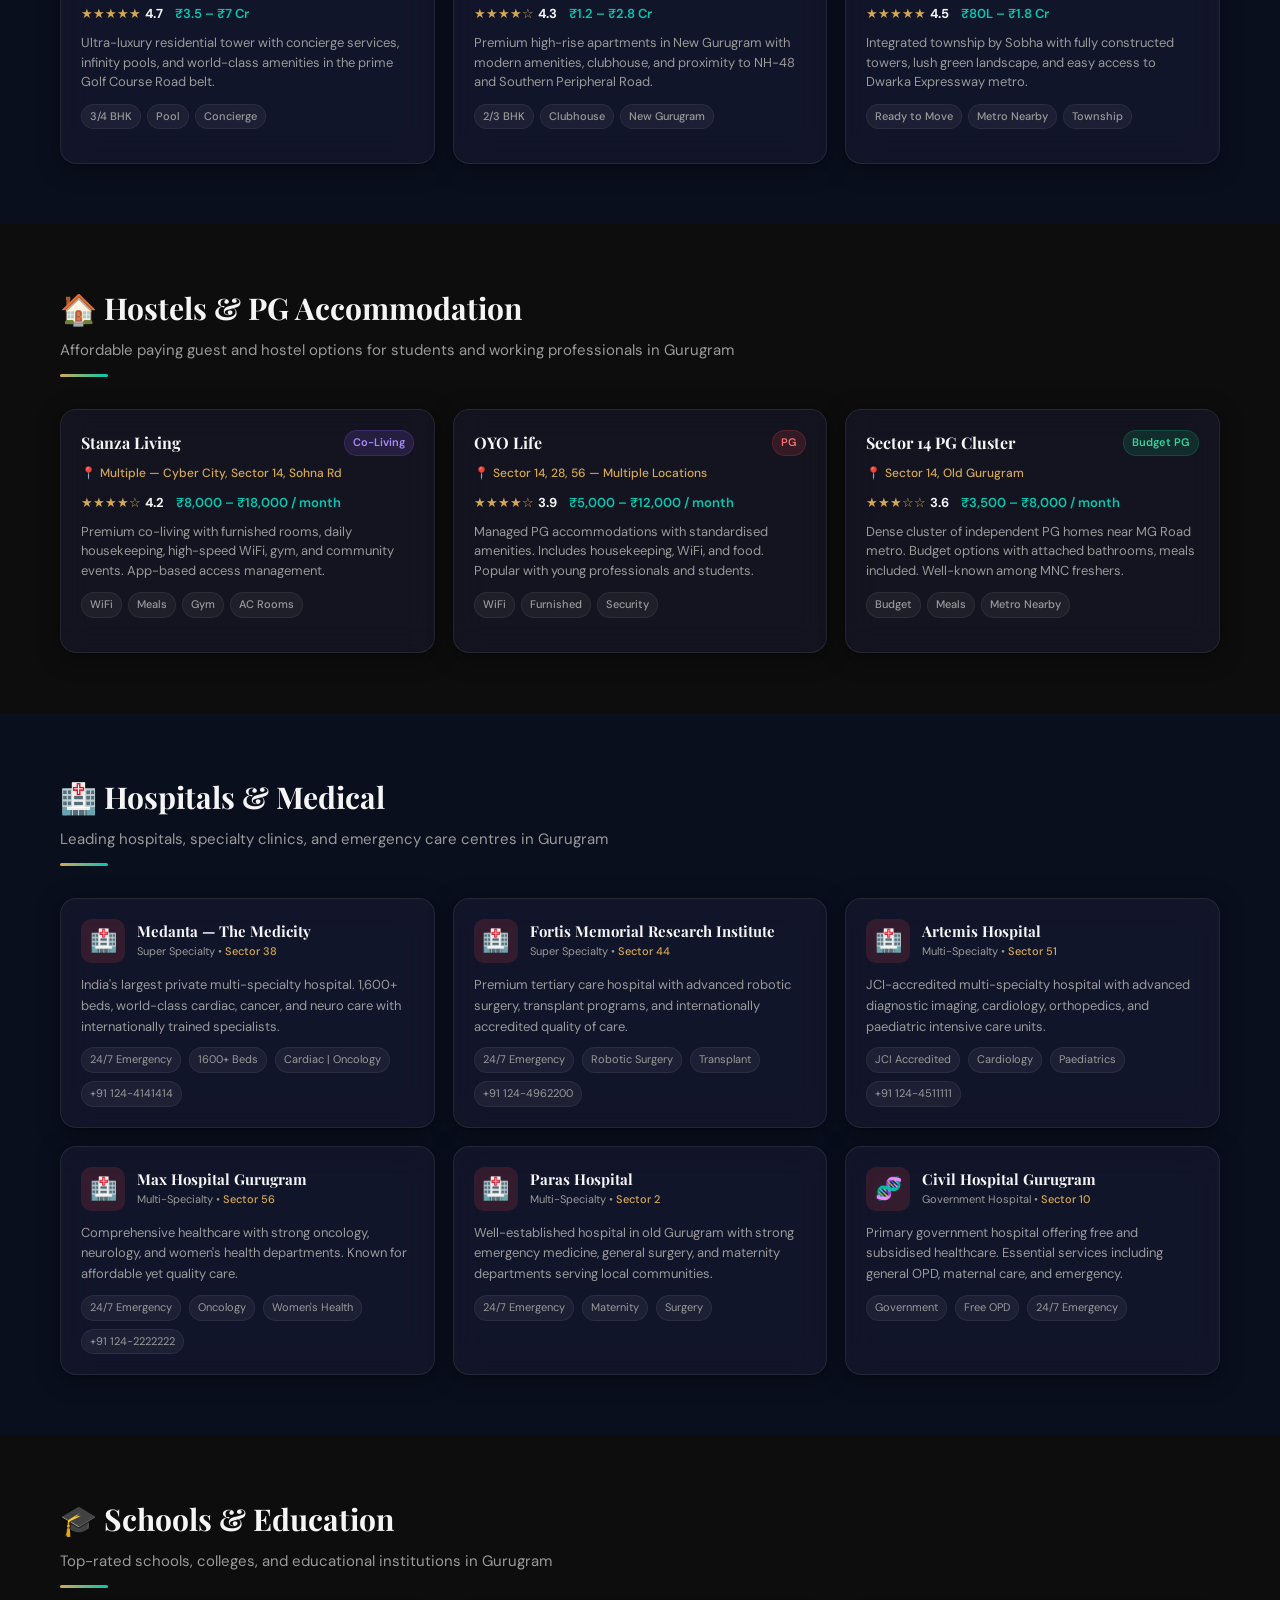
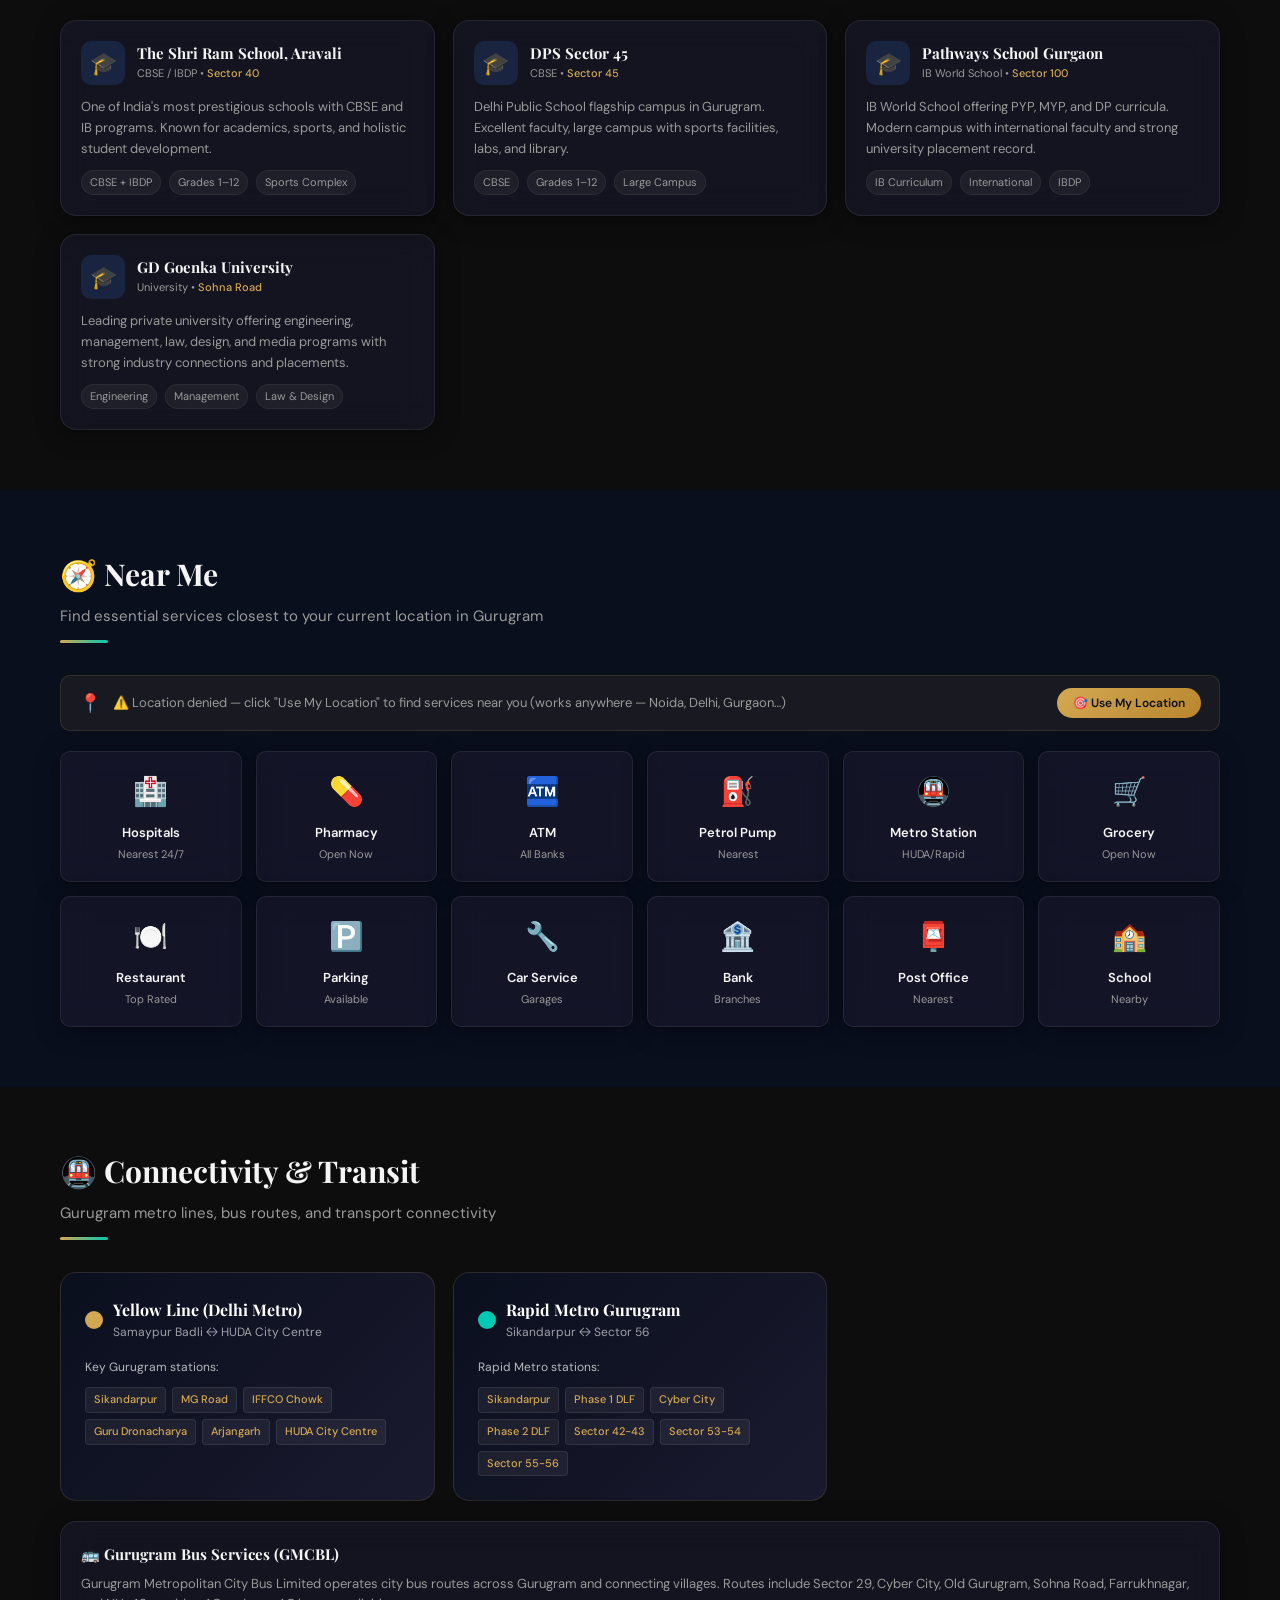
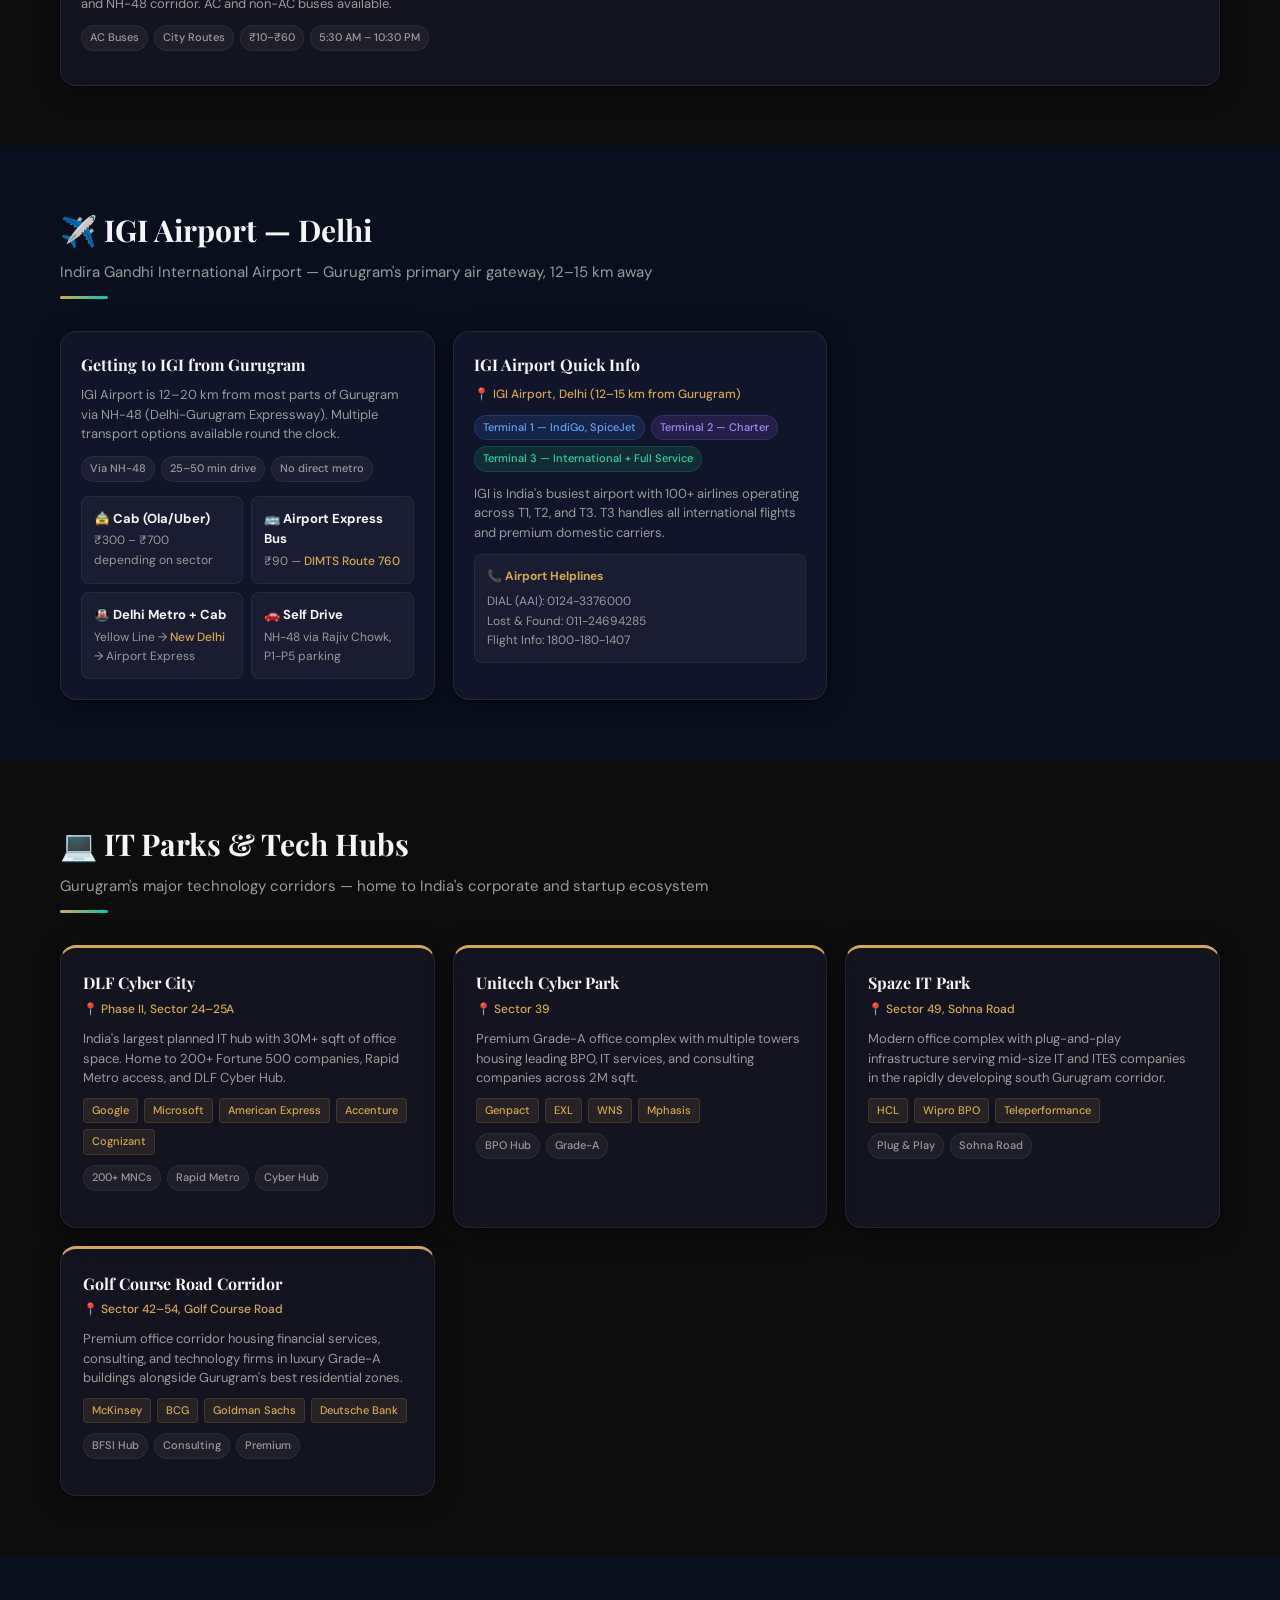
==== commit 5f7fbd2f: "Fix fallback URLs from 'near Gurugram' to 'near me' on page load - Call updateNearMeCards() immediat" ====
--- a/index.html
+++ b/index.html
@@ -2130,6 +2130,8 @@
   // ── NEAR ME DYNAMIC GEOLOCATION ──
   let userLat = null, userLng = null;
   let locationRequested = false;
+  // Replace hardcoded 'near Gurugram' hrefs with 'near me' on load
+  updateNearMeCards();
   const locateBtn = document.getElementById('nearme-locate-btn');
   const locationText = document.getElementById('nearme-location-text');
   const locationBar = document.getElementById('nearme-location-bar');
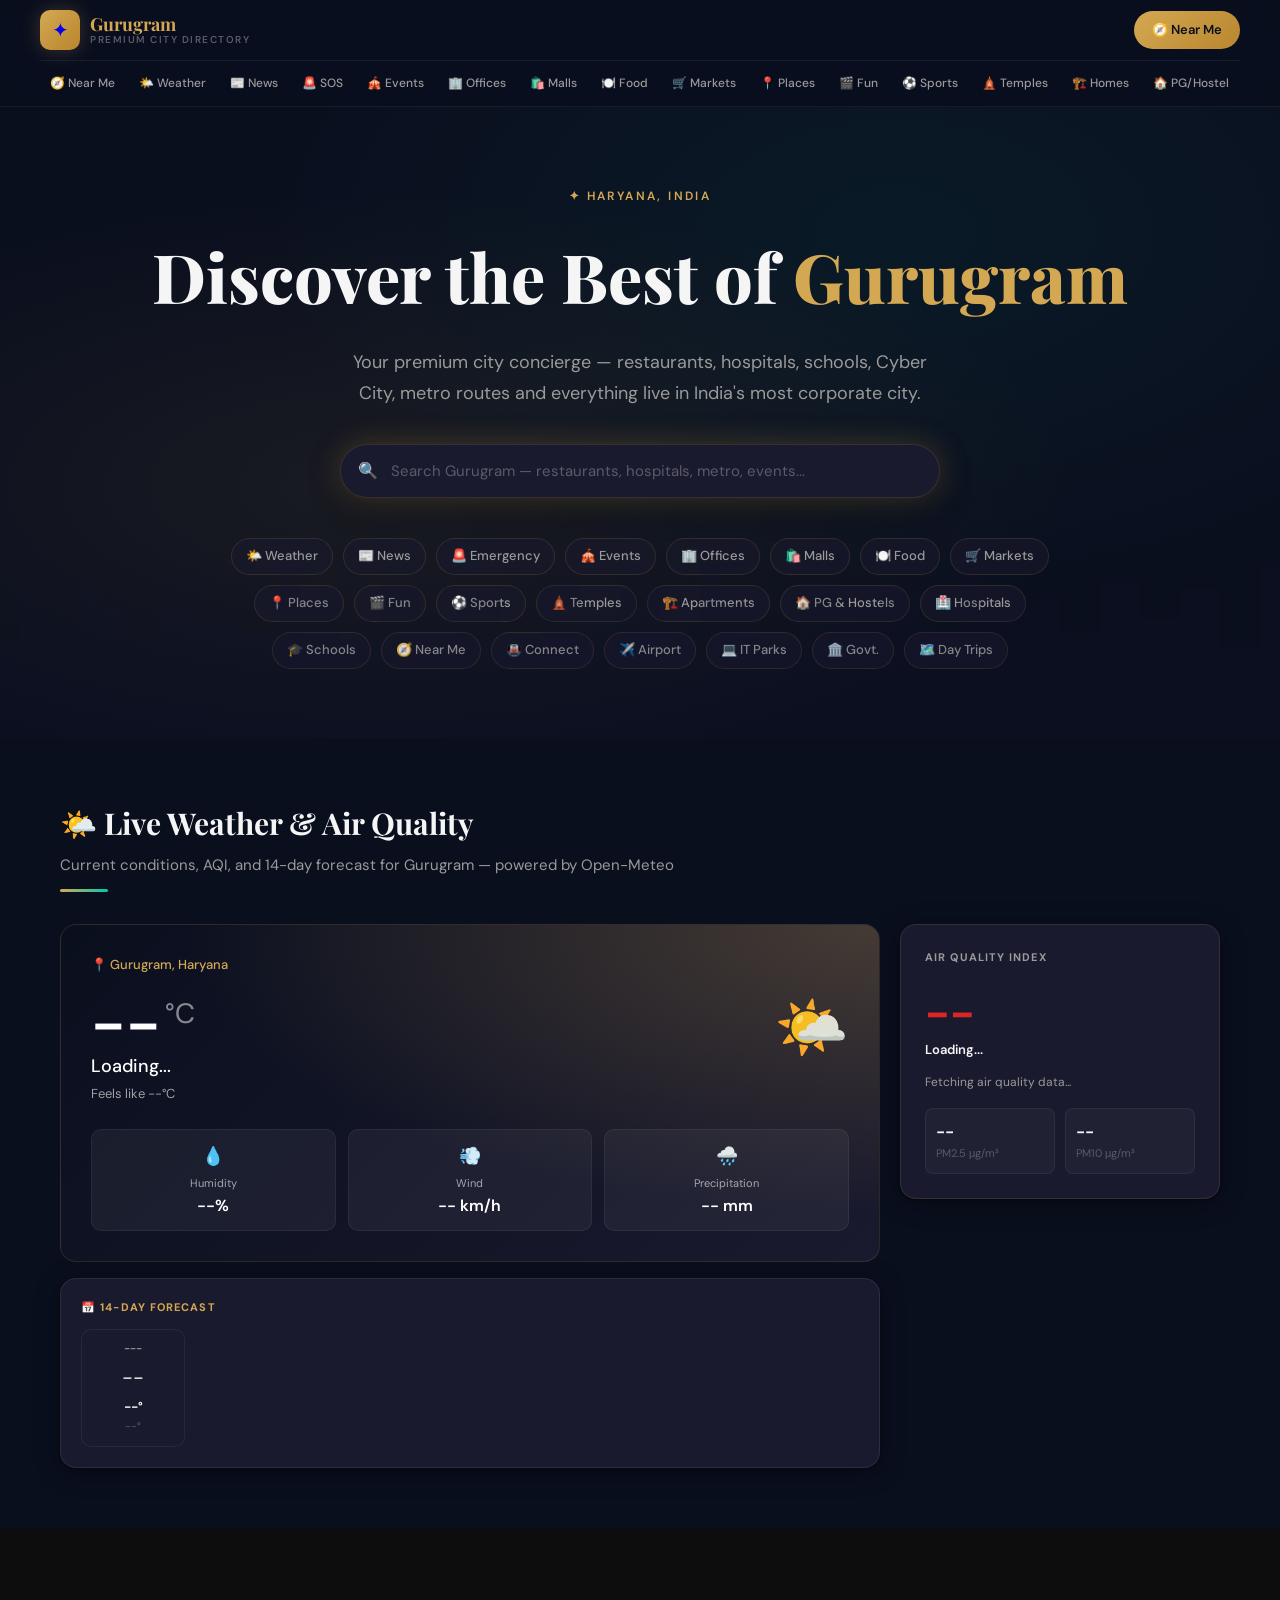
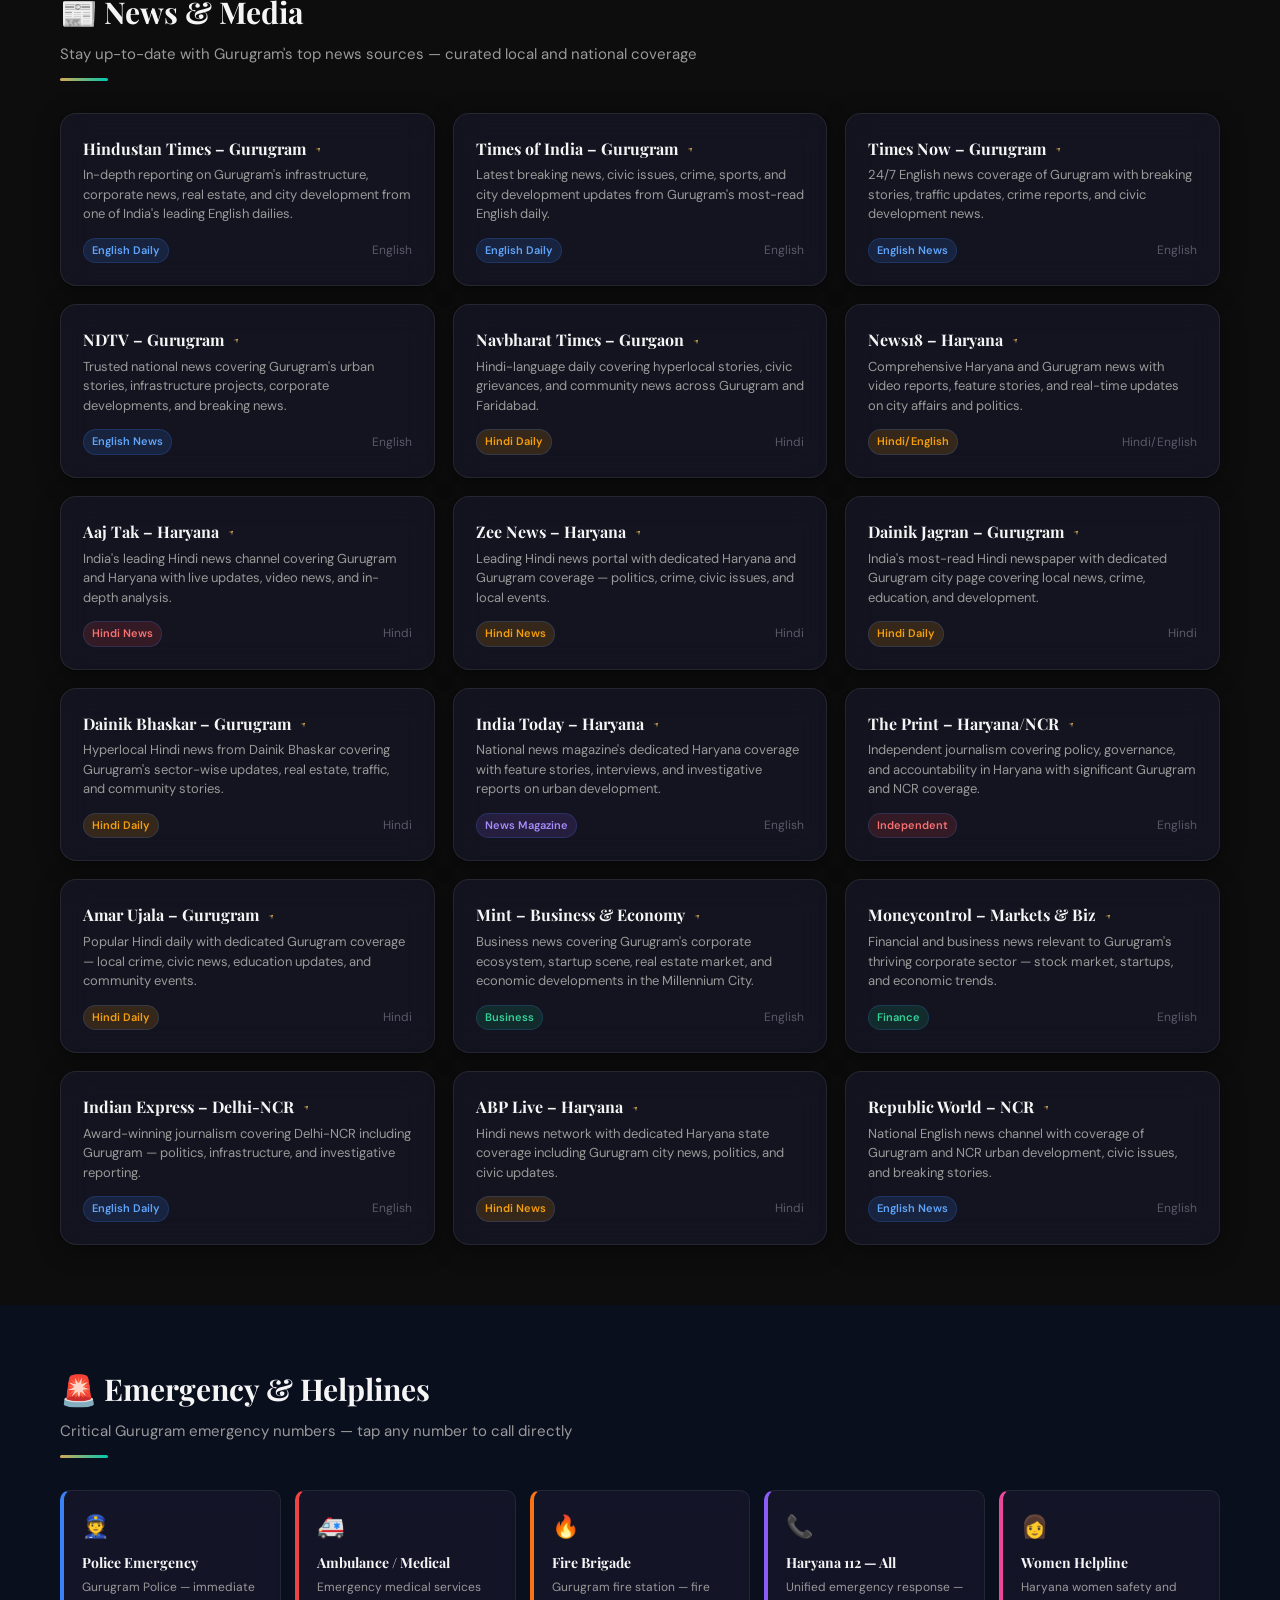
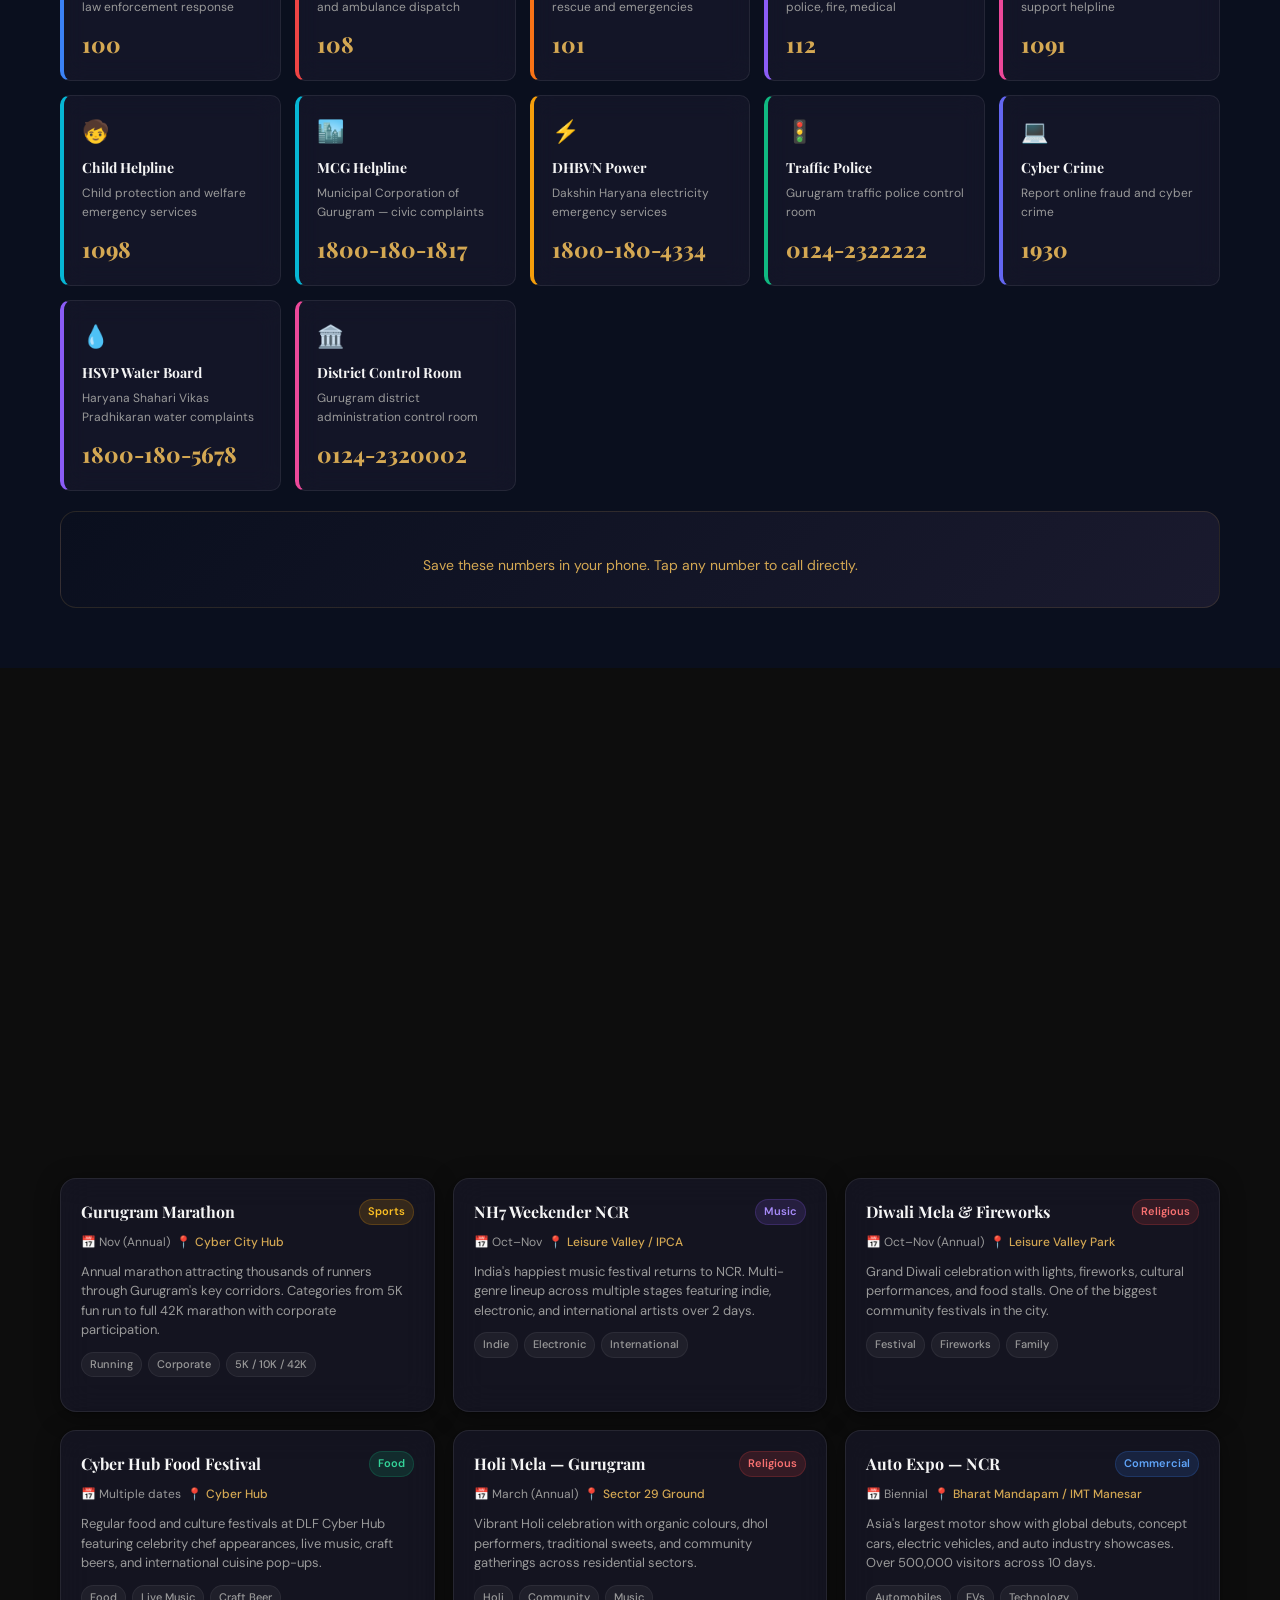
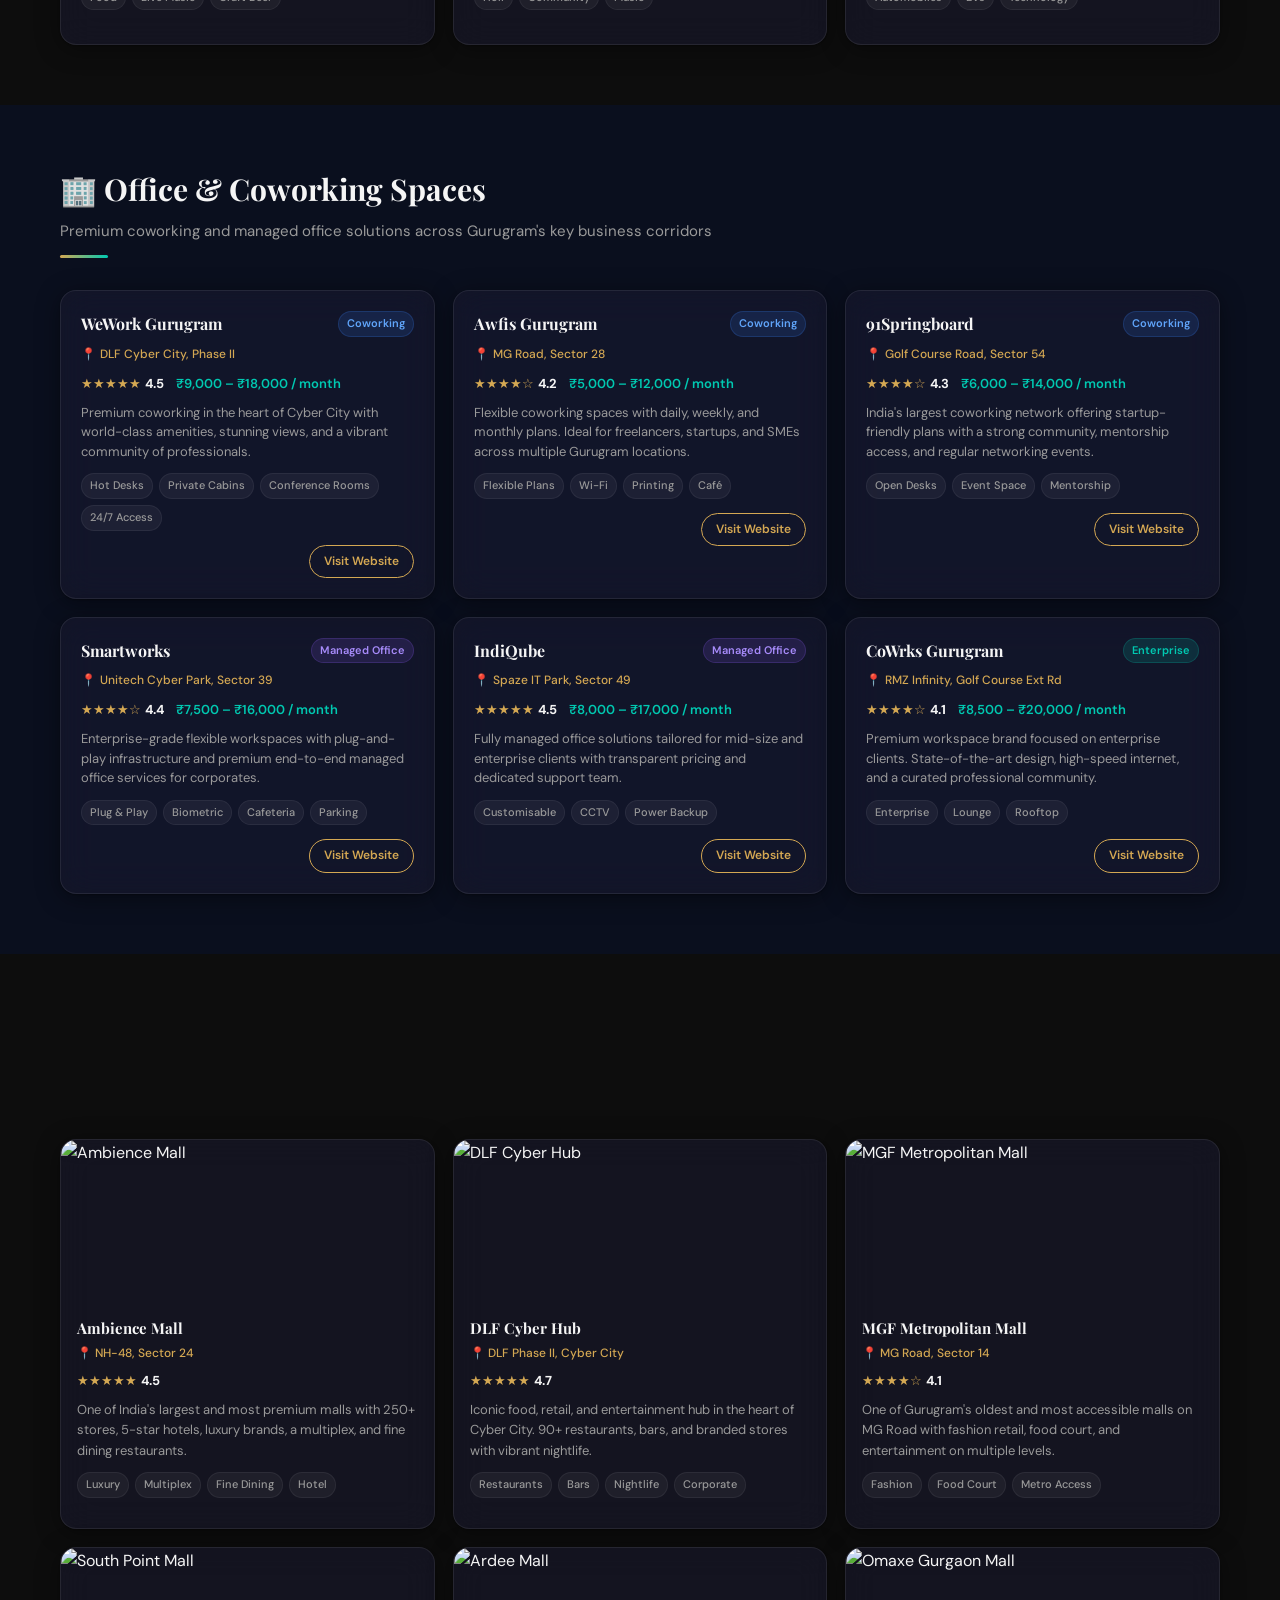
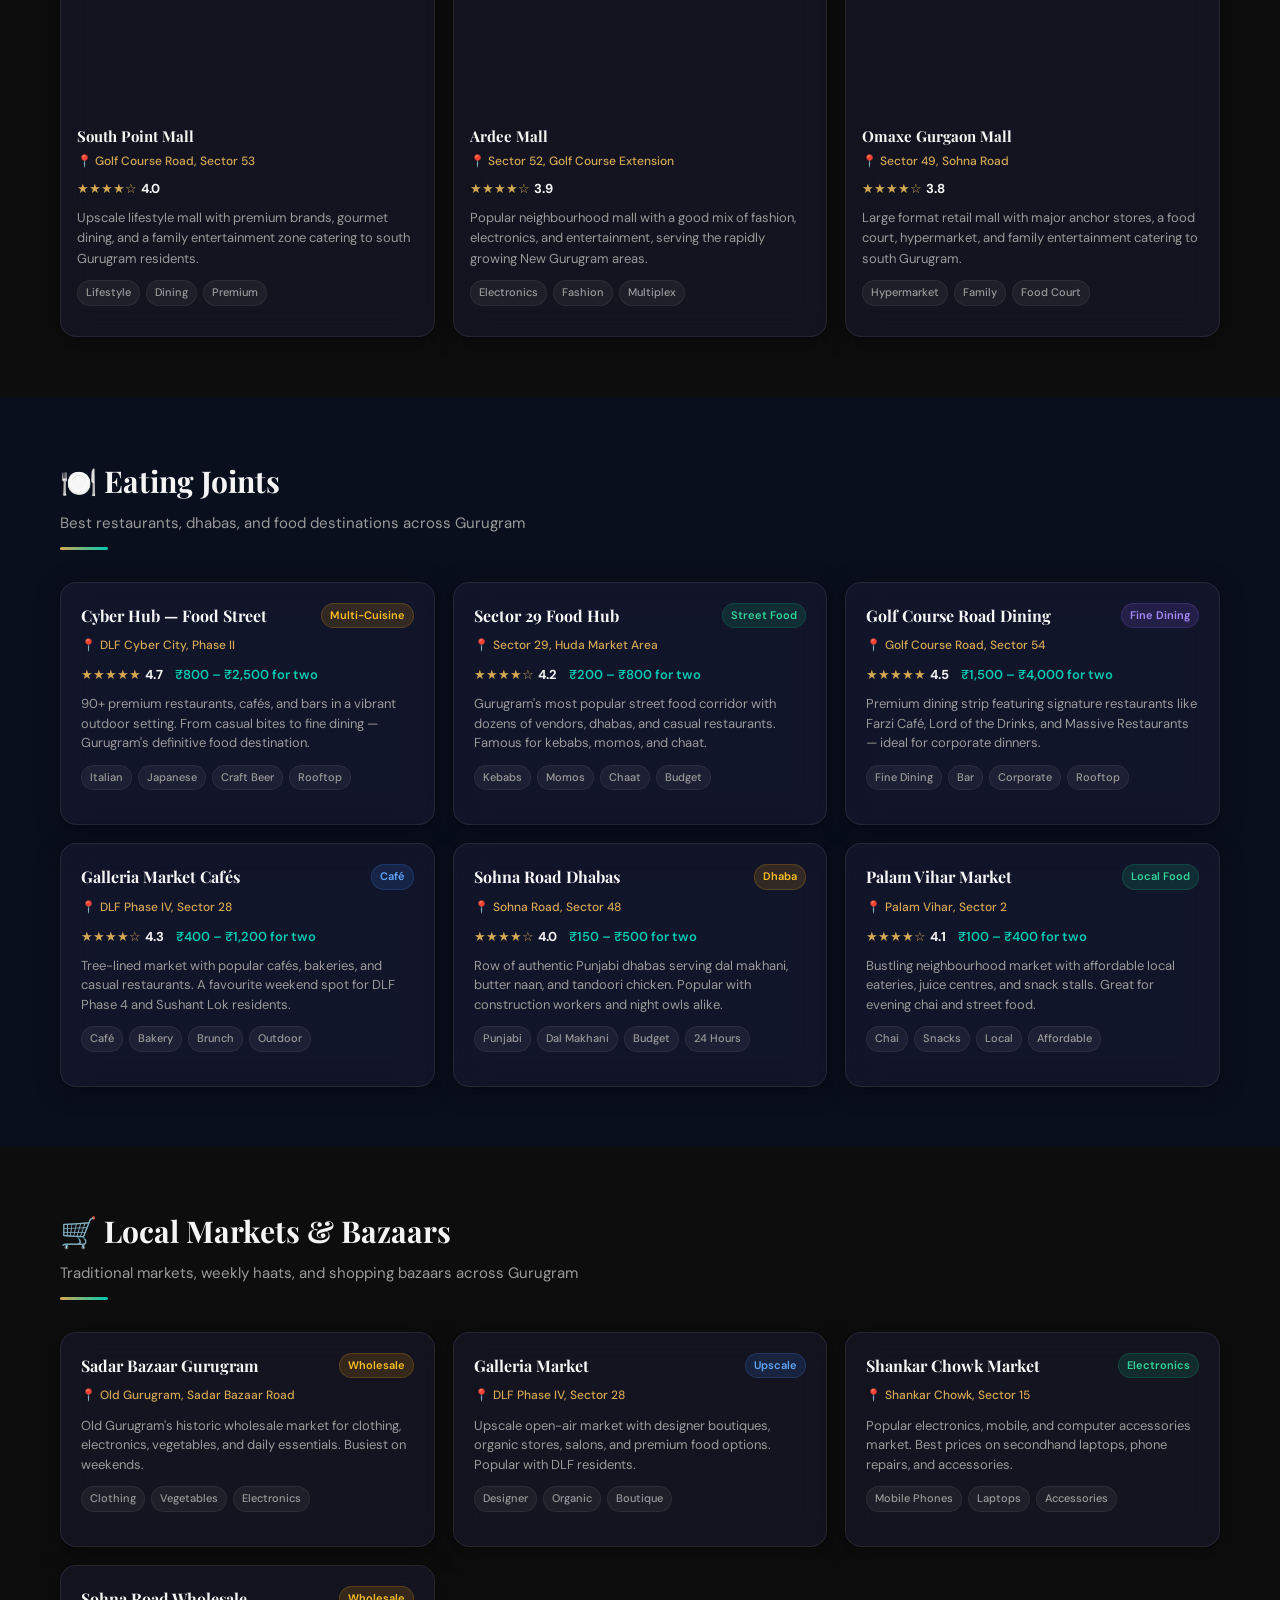
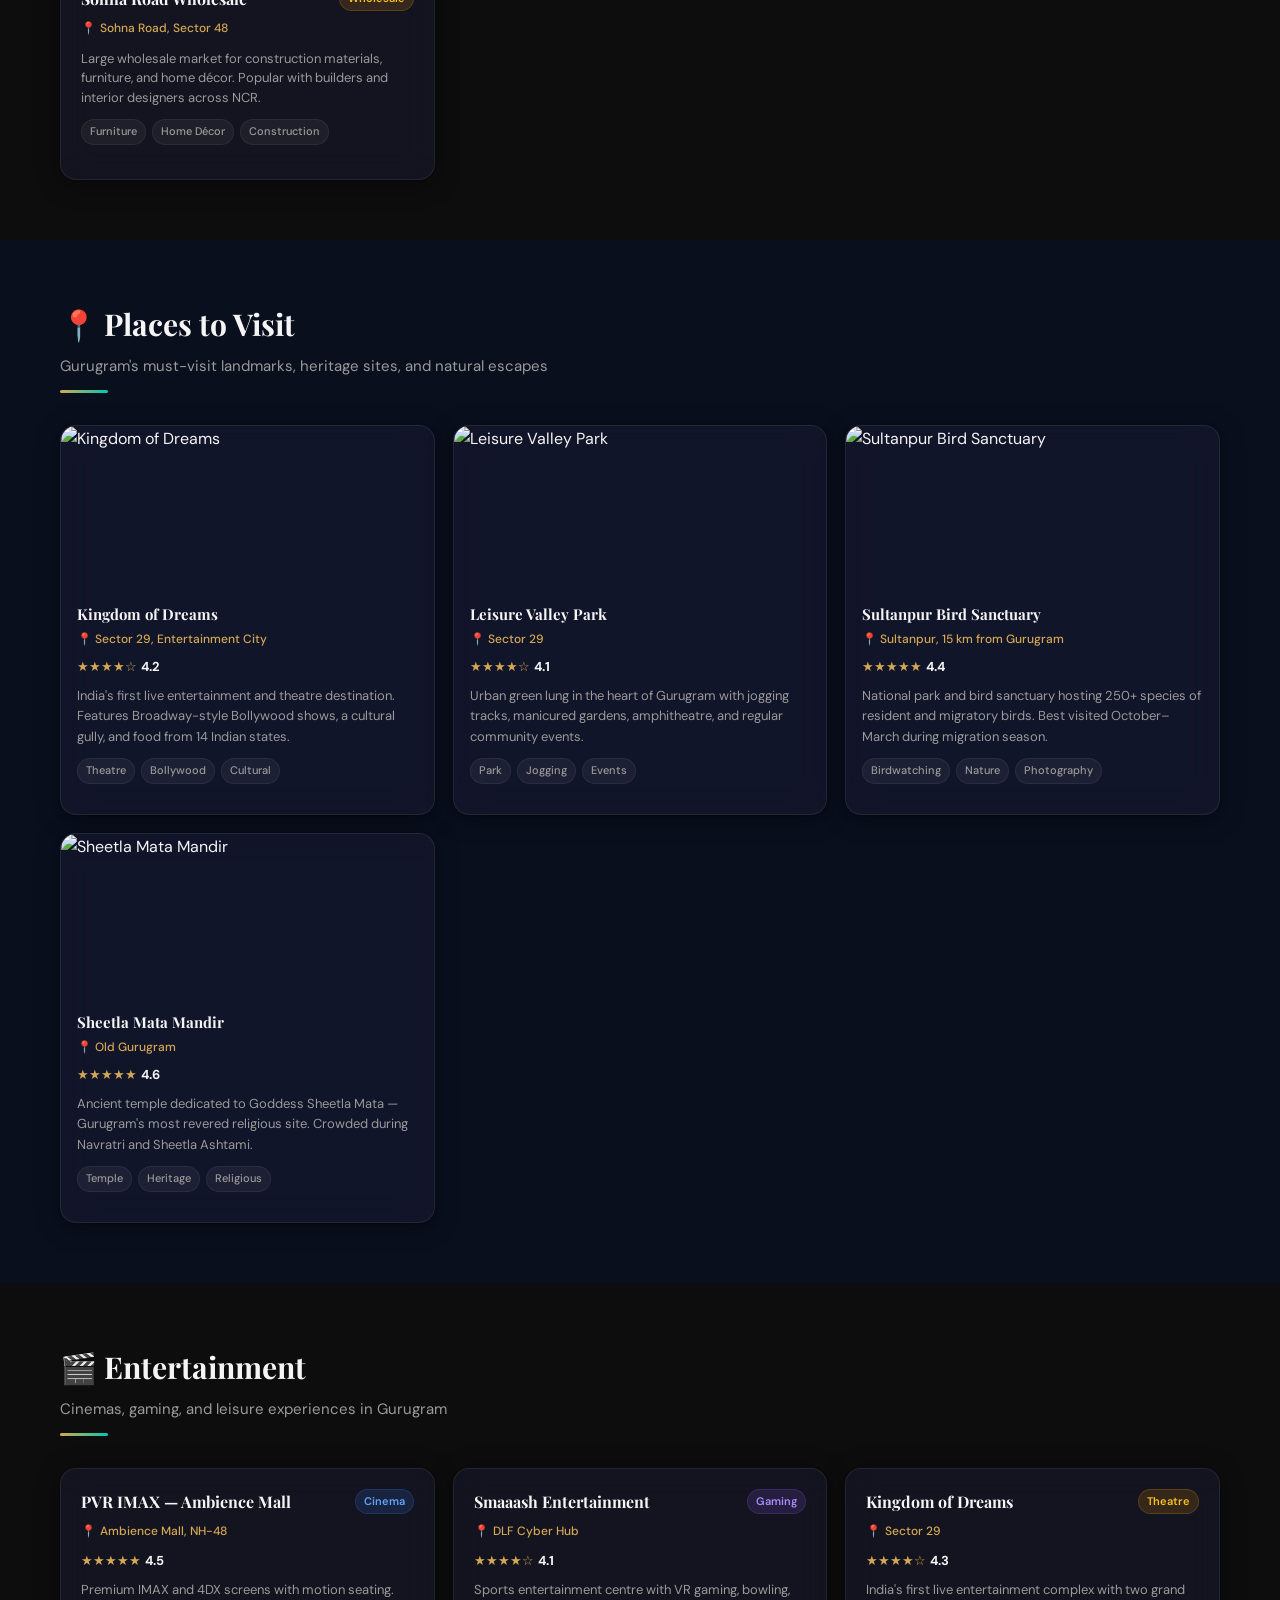
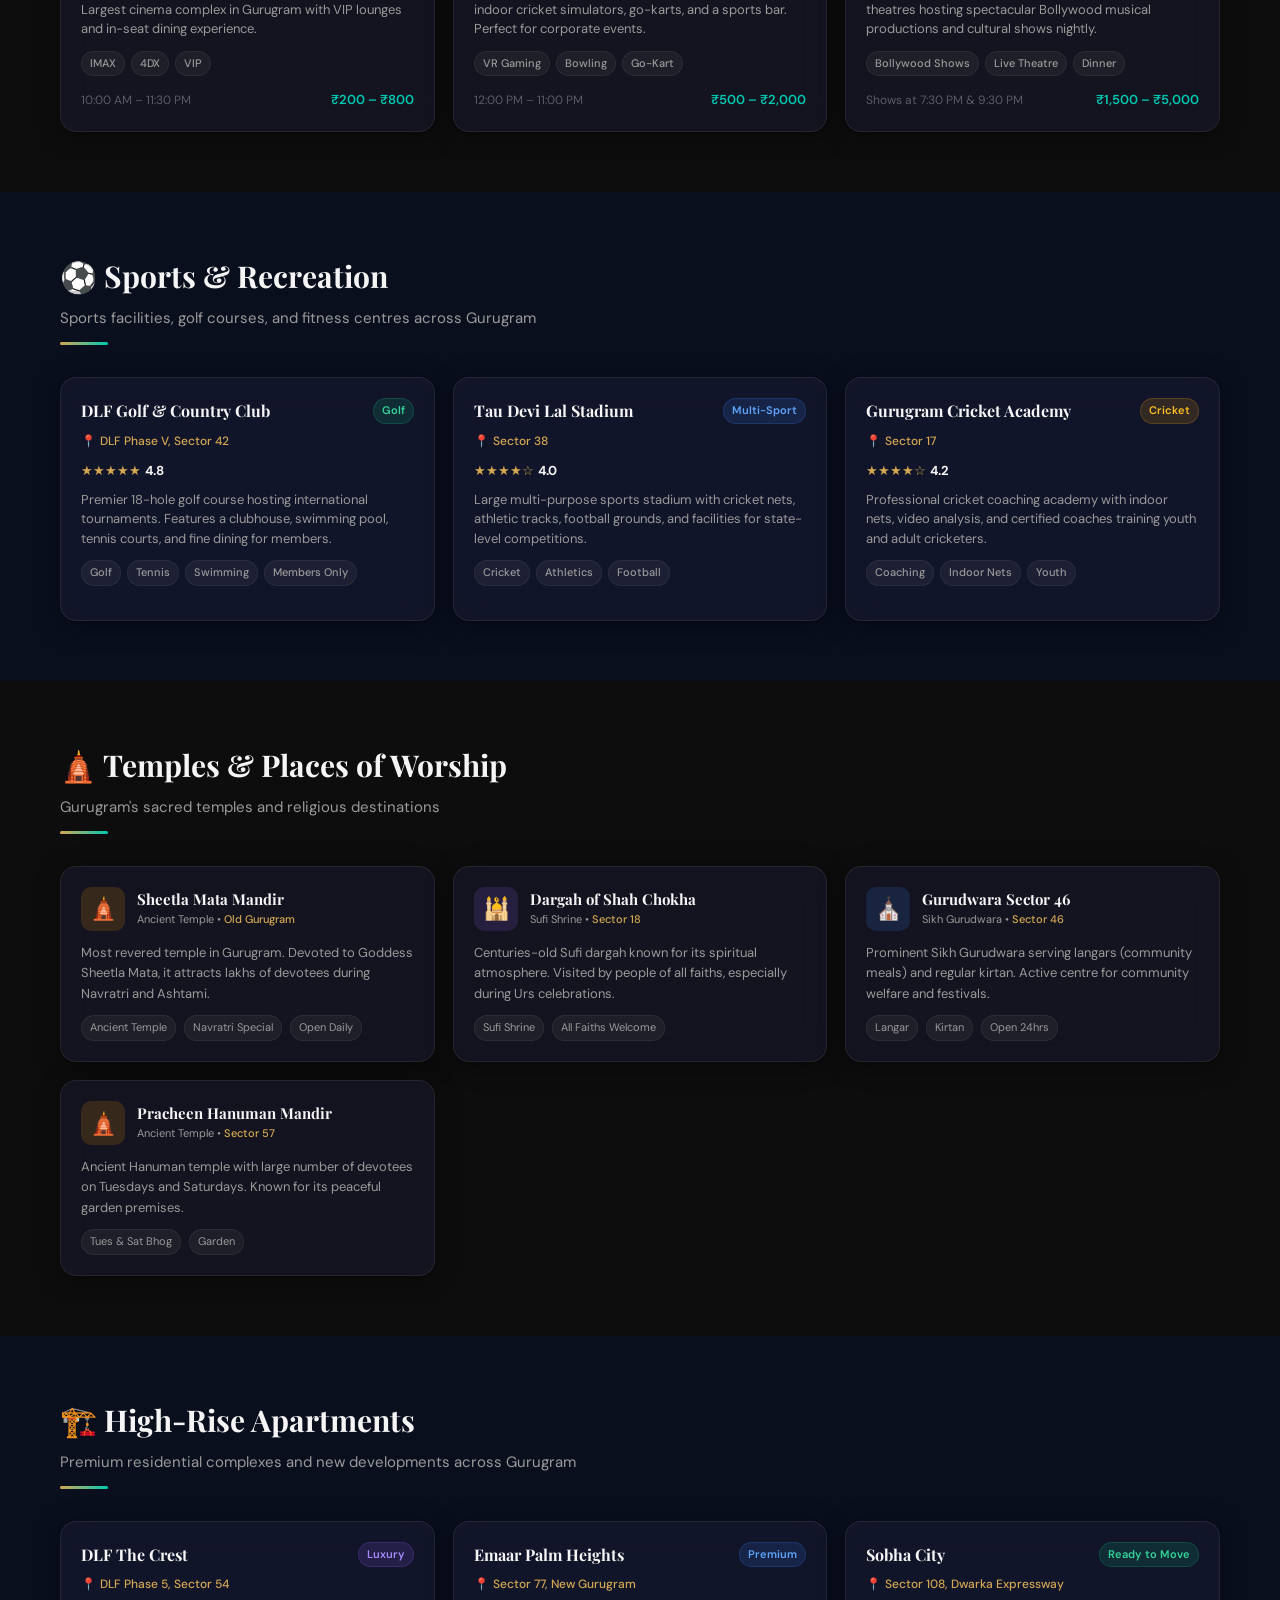
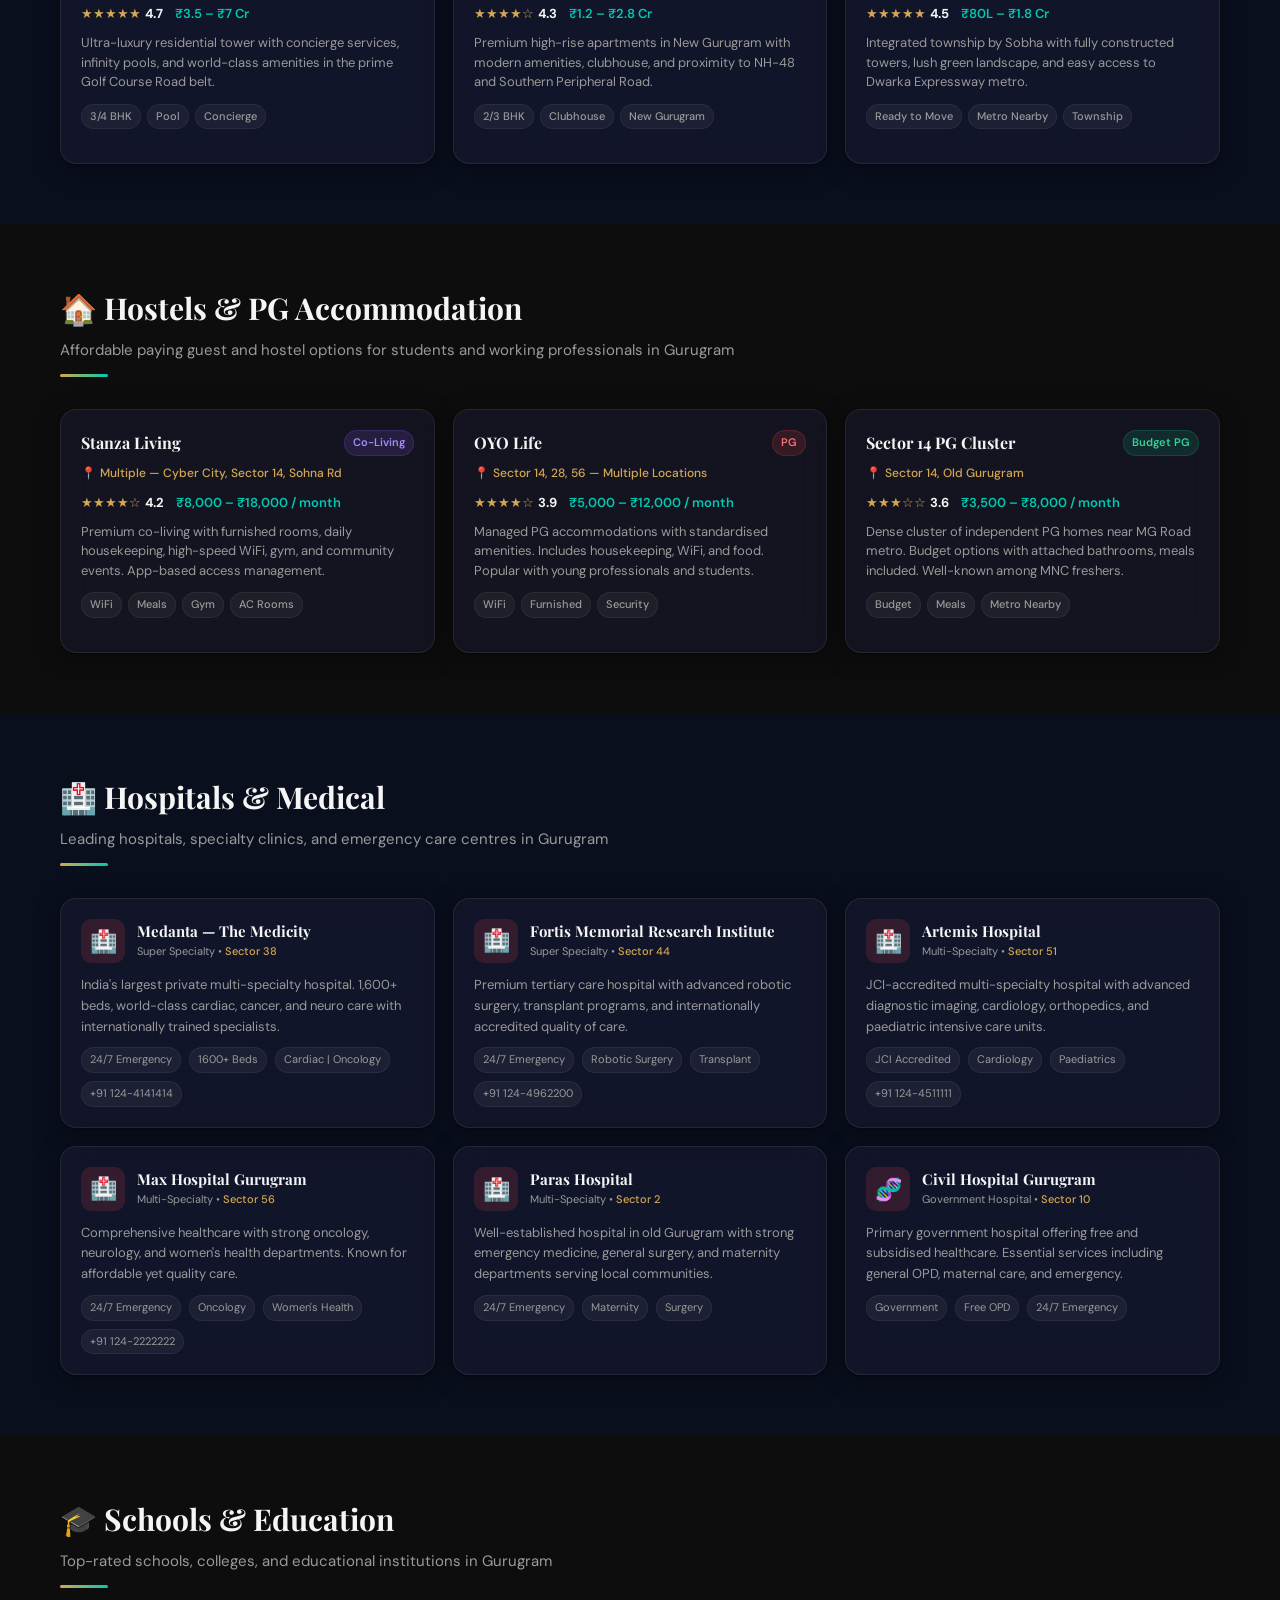
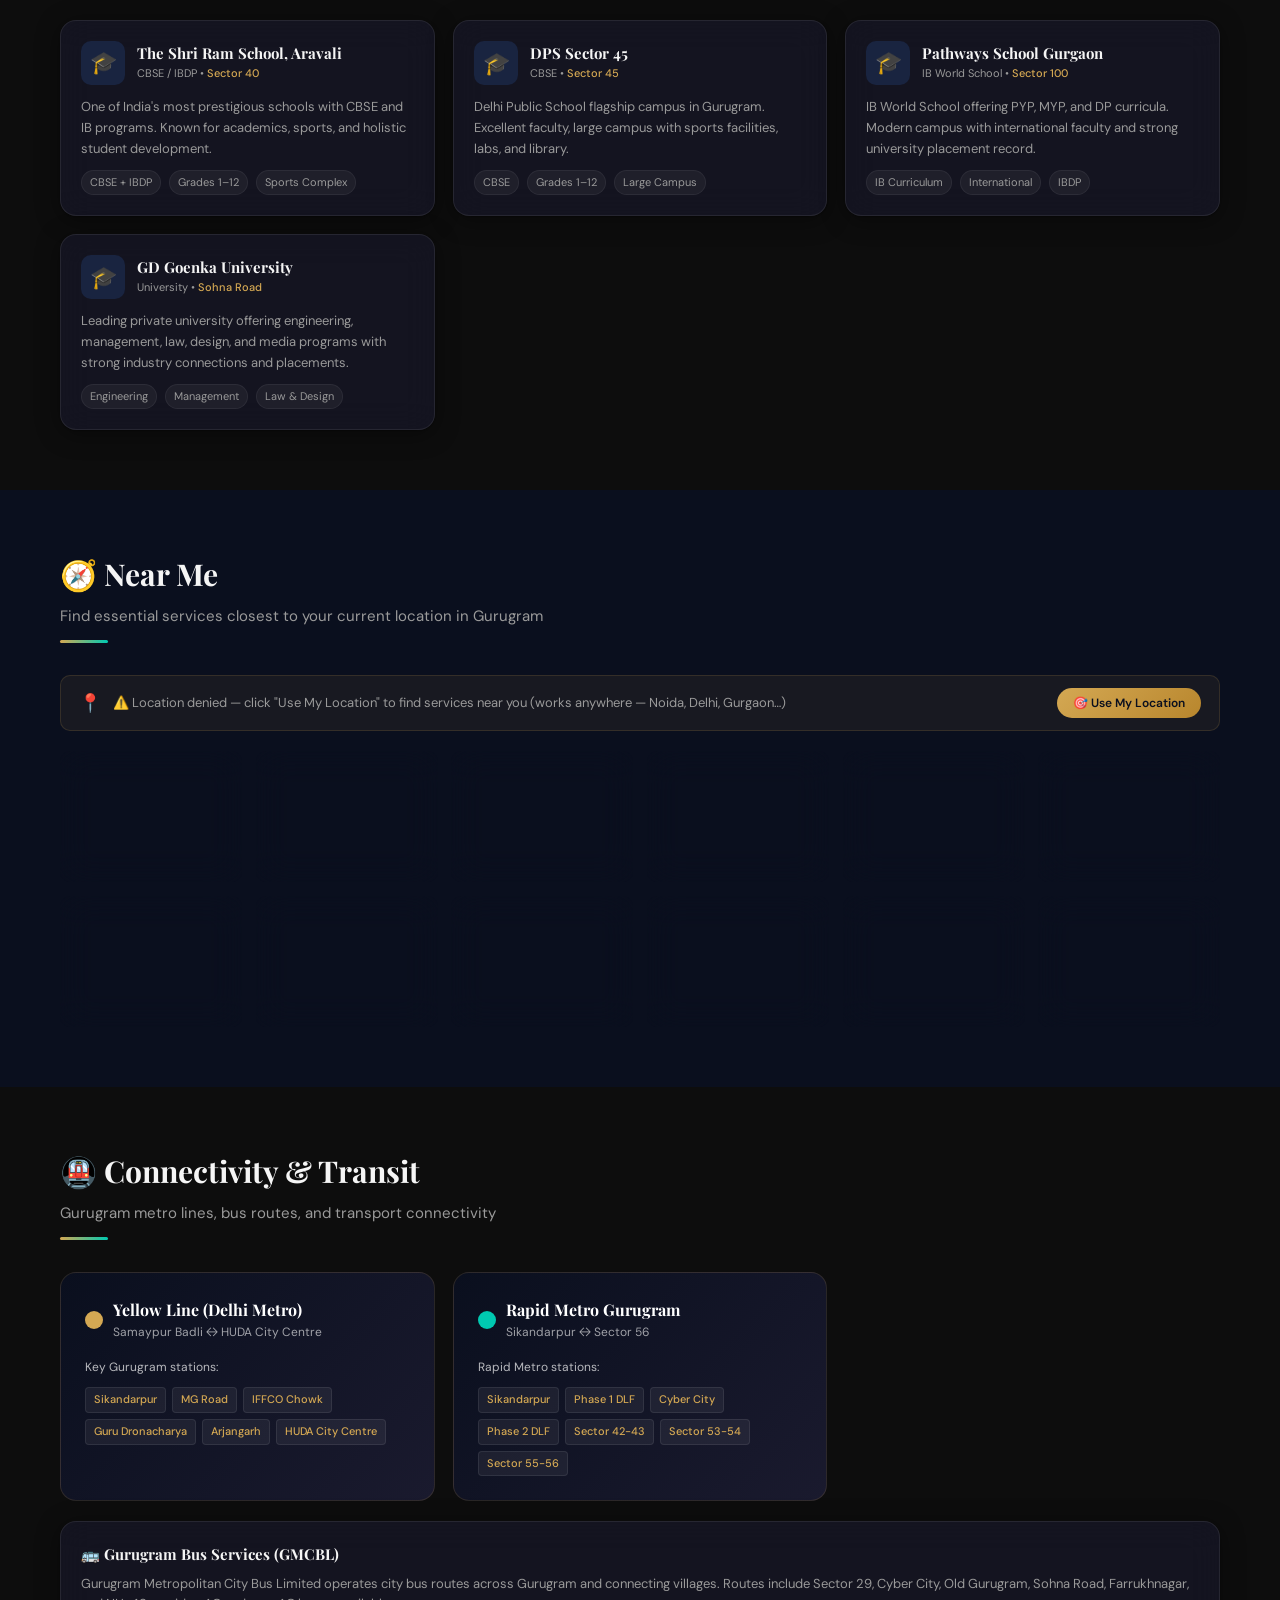
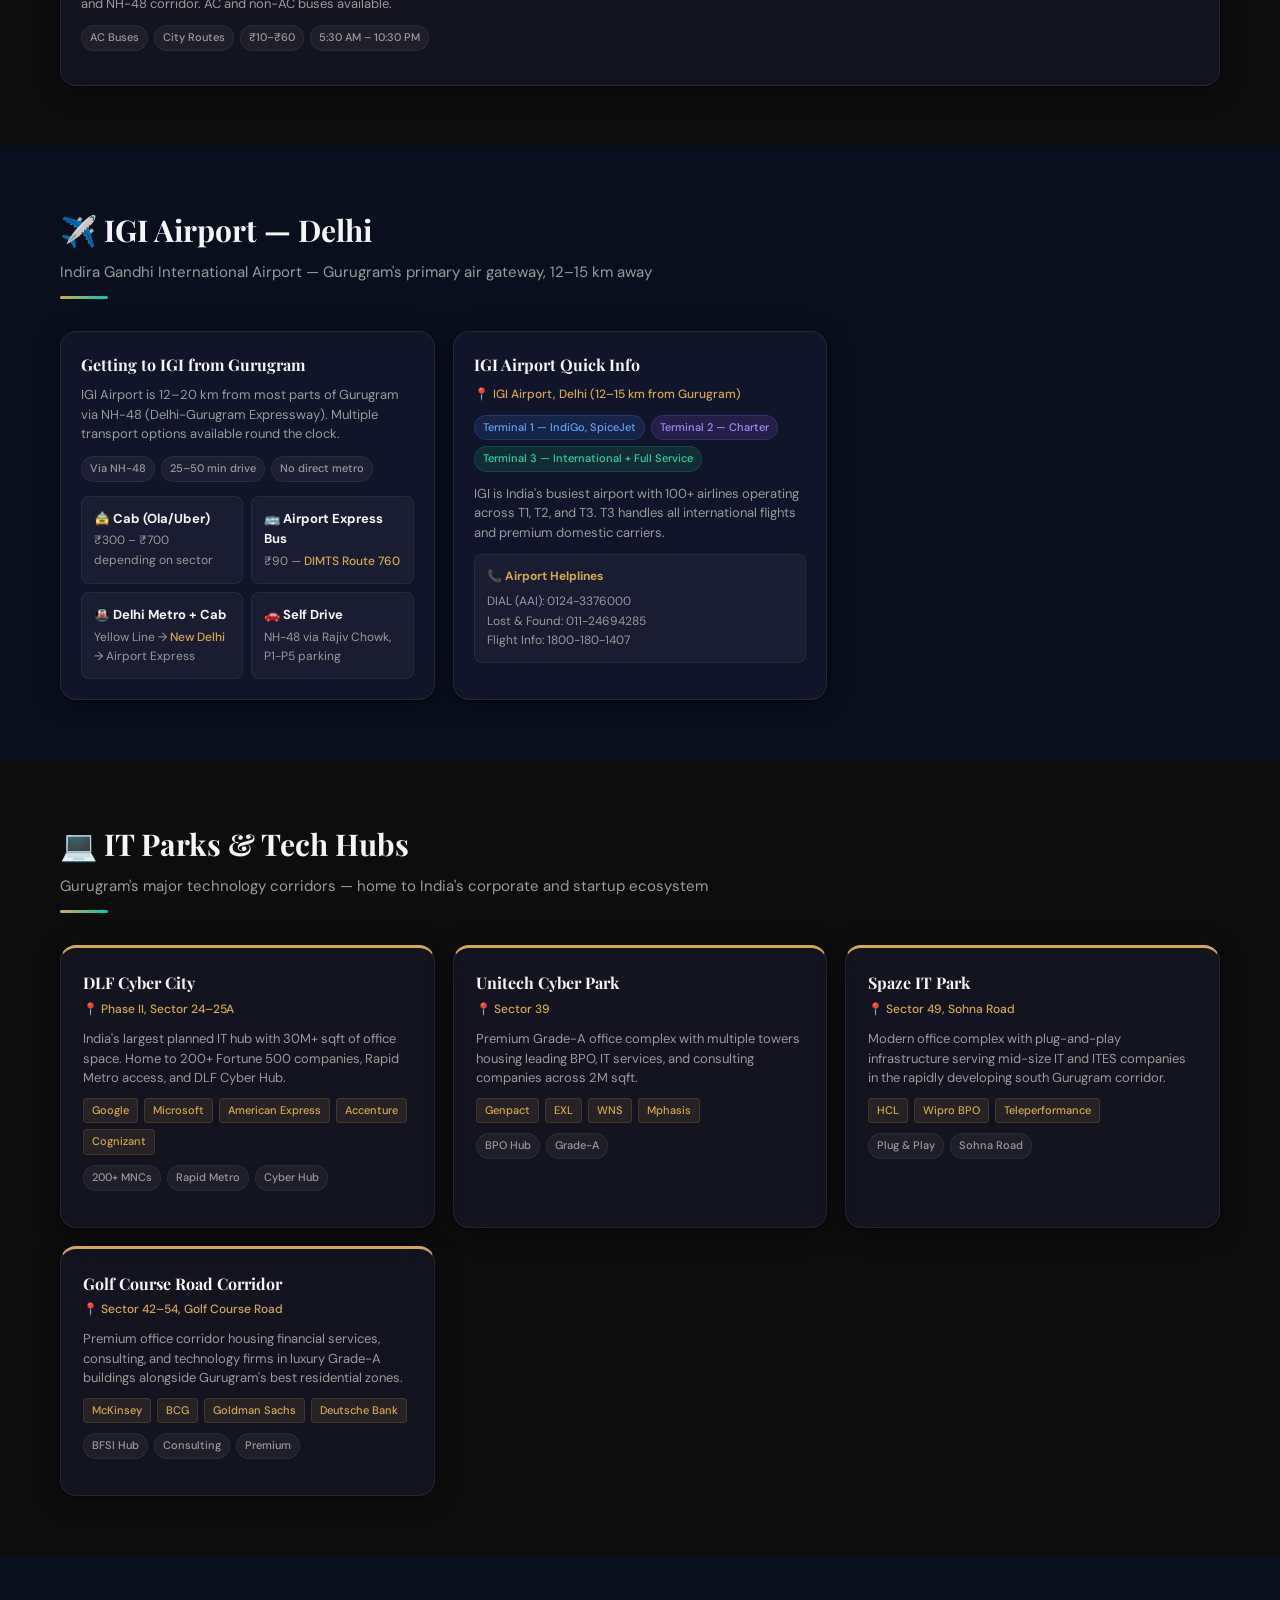
==== commit c4a3f6ef: "fix: call loadWeather() and loadAQI() on page load Both functions were defined but never invoked, ca" ====
--- a/index.html
+++ b/index.html
@@ -2257,6 +2257,10 @@
     }
   `;
   document.head.appendChild(style);
+
+  // ── WEATHER & AQI INIT ──
+  loadWeather();
+  loadAQI();
 </script>
 </body>
 </html>
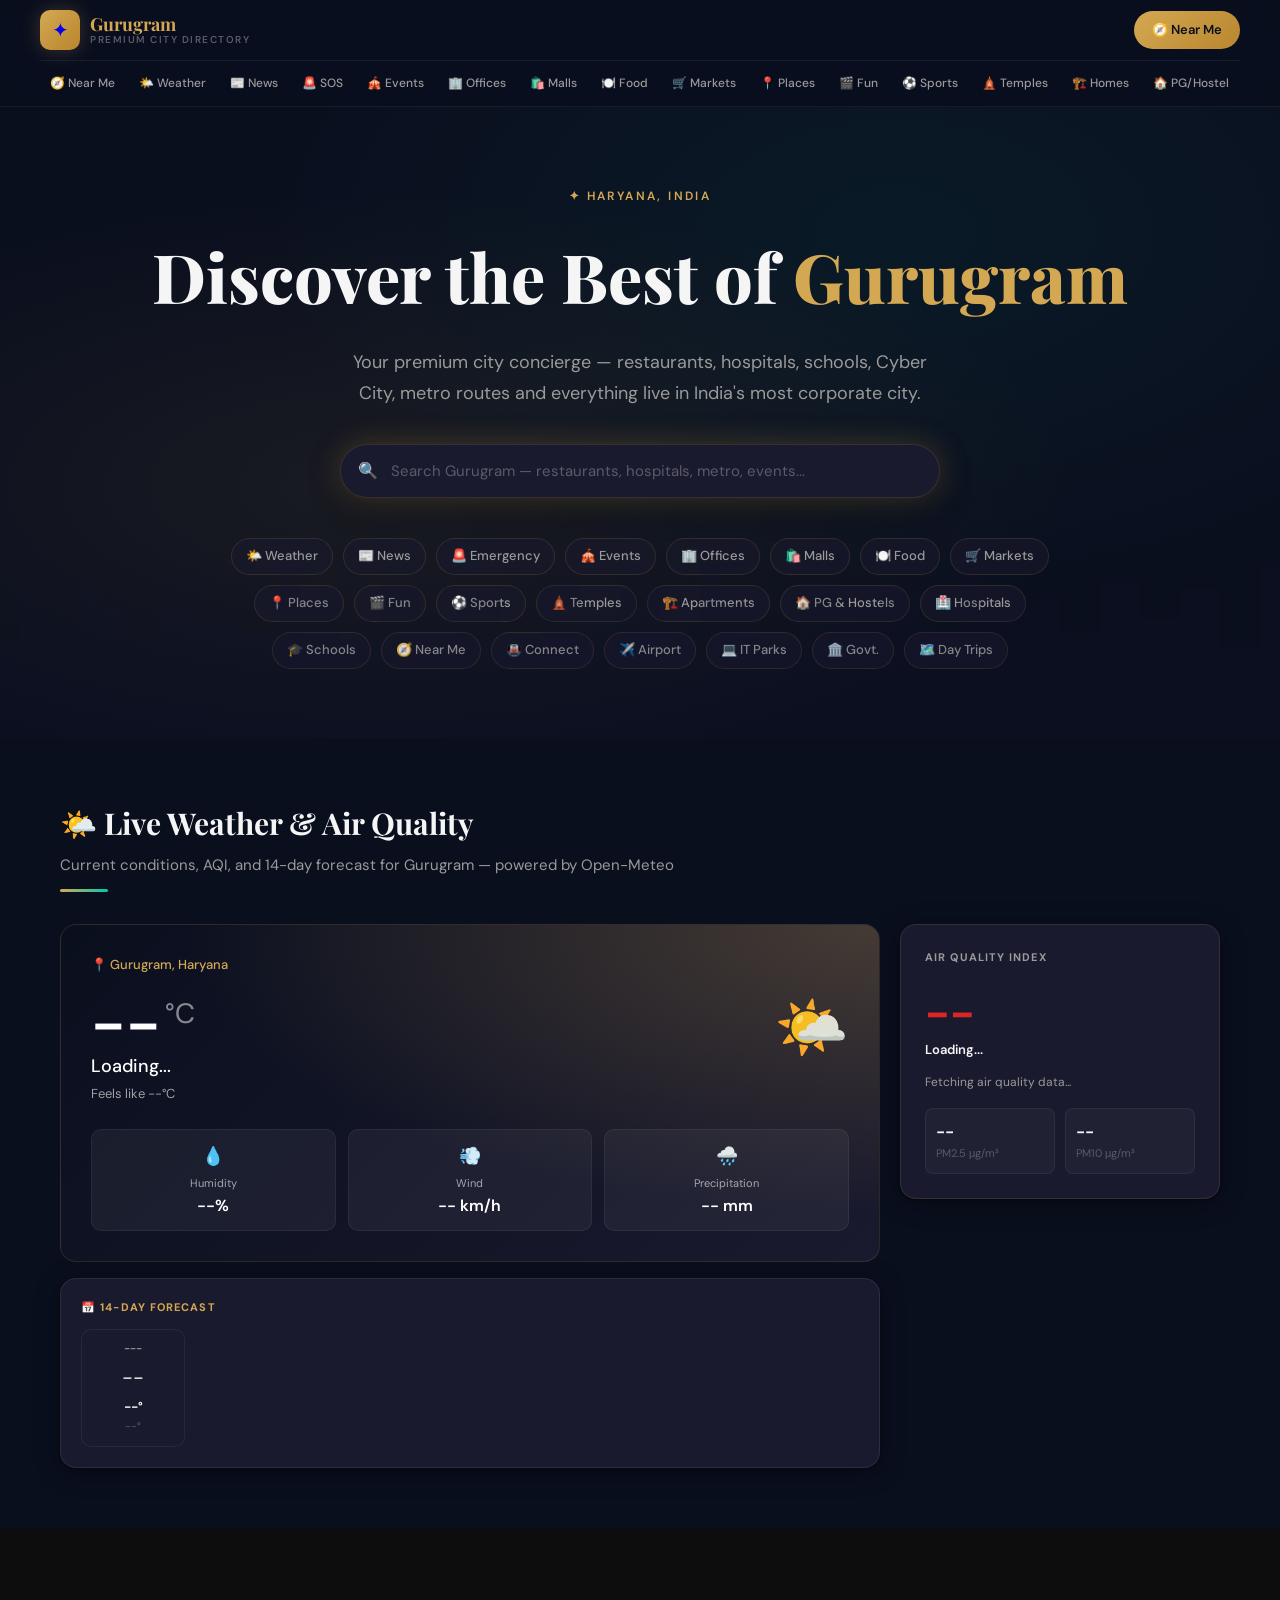
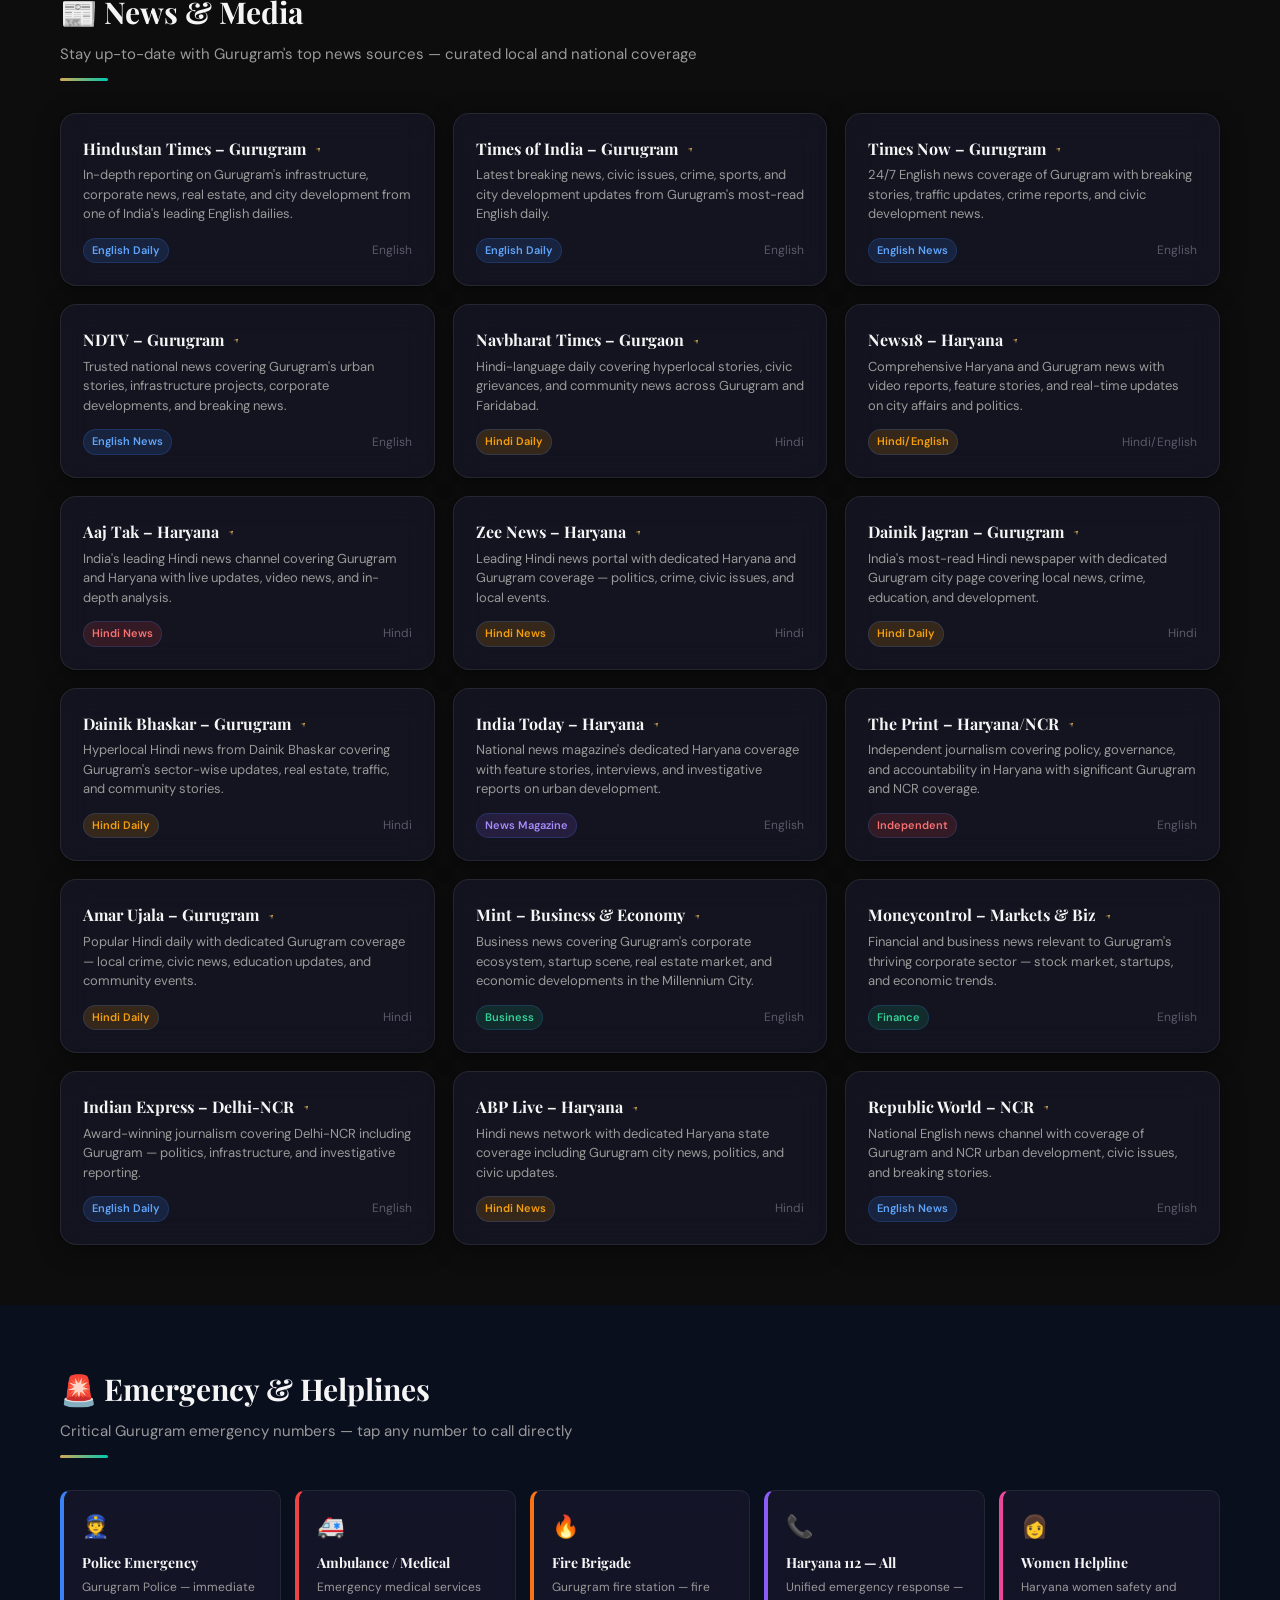
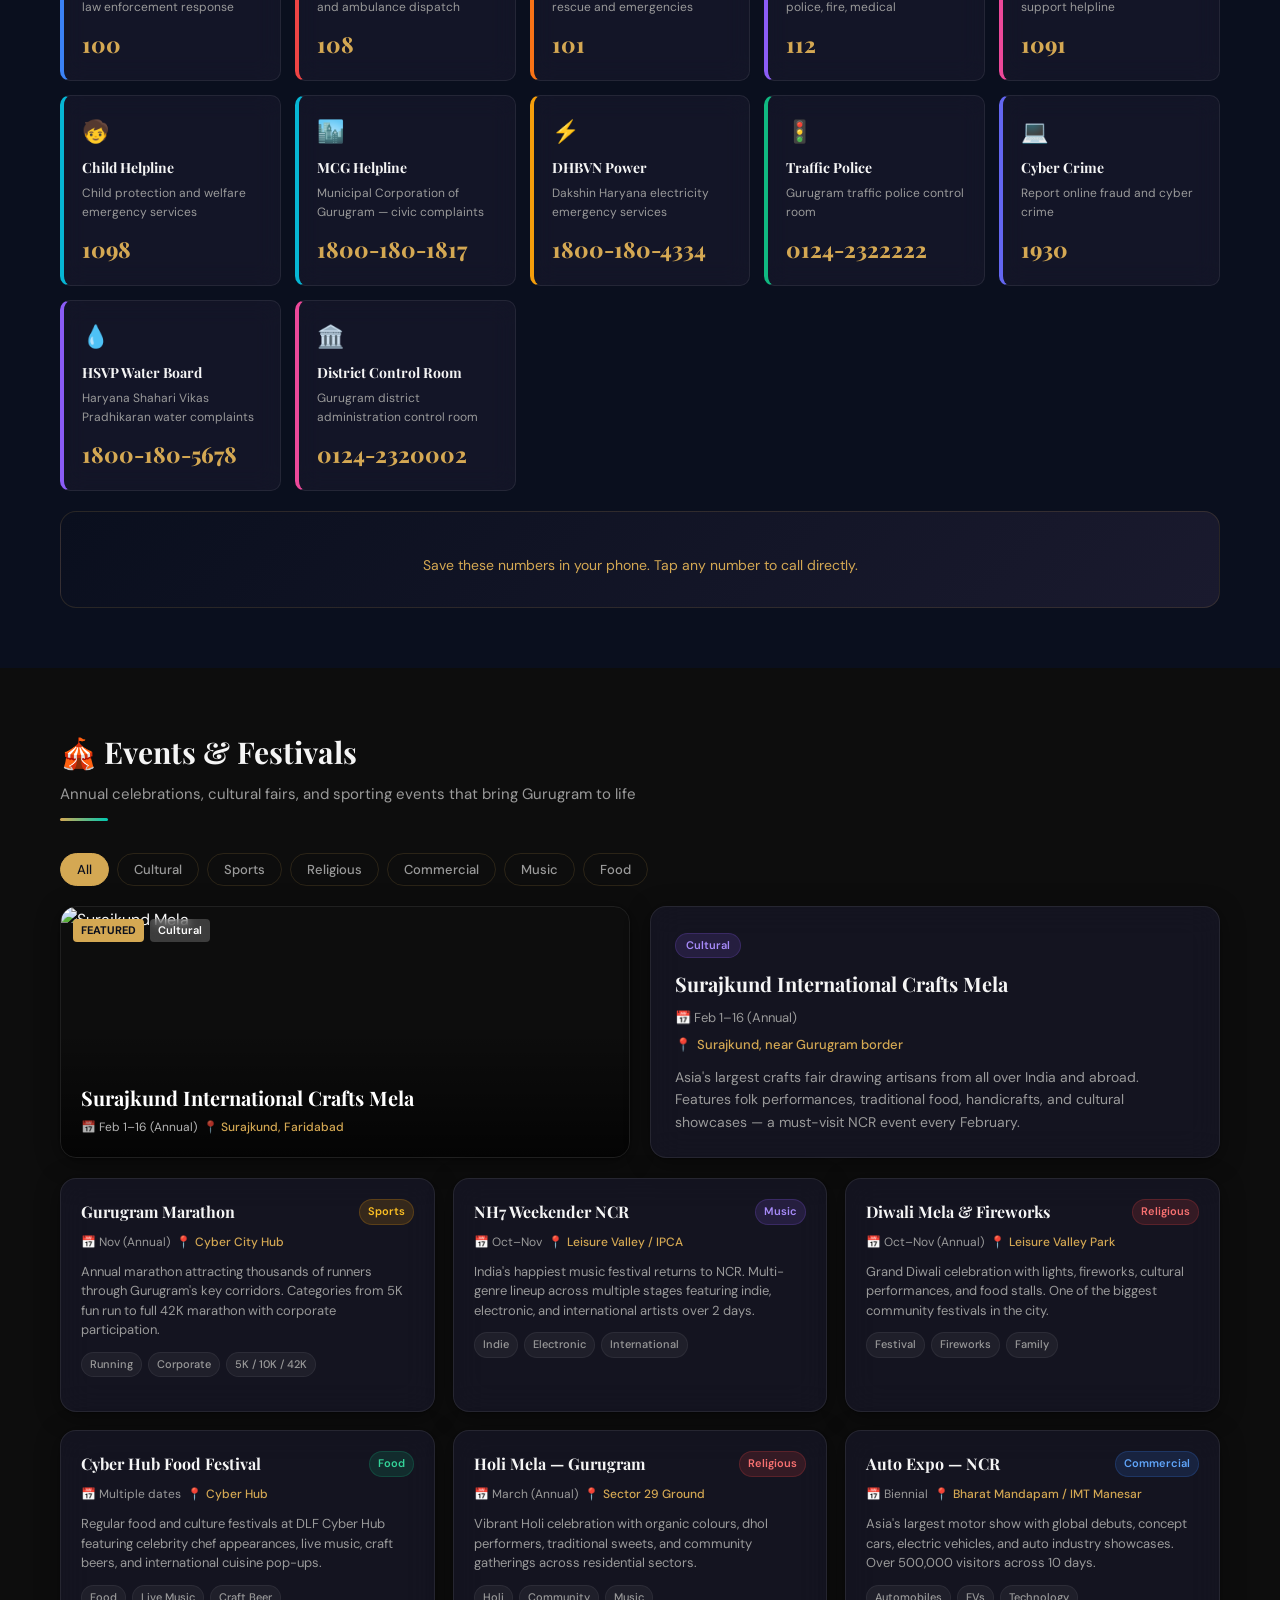
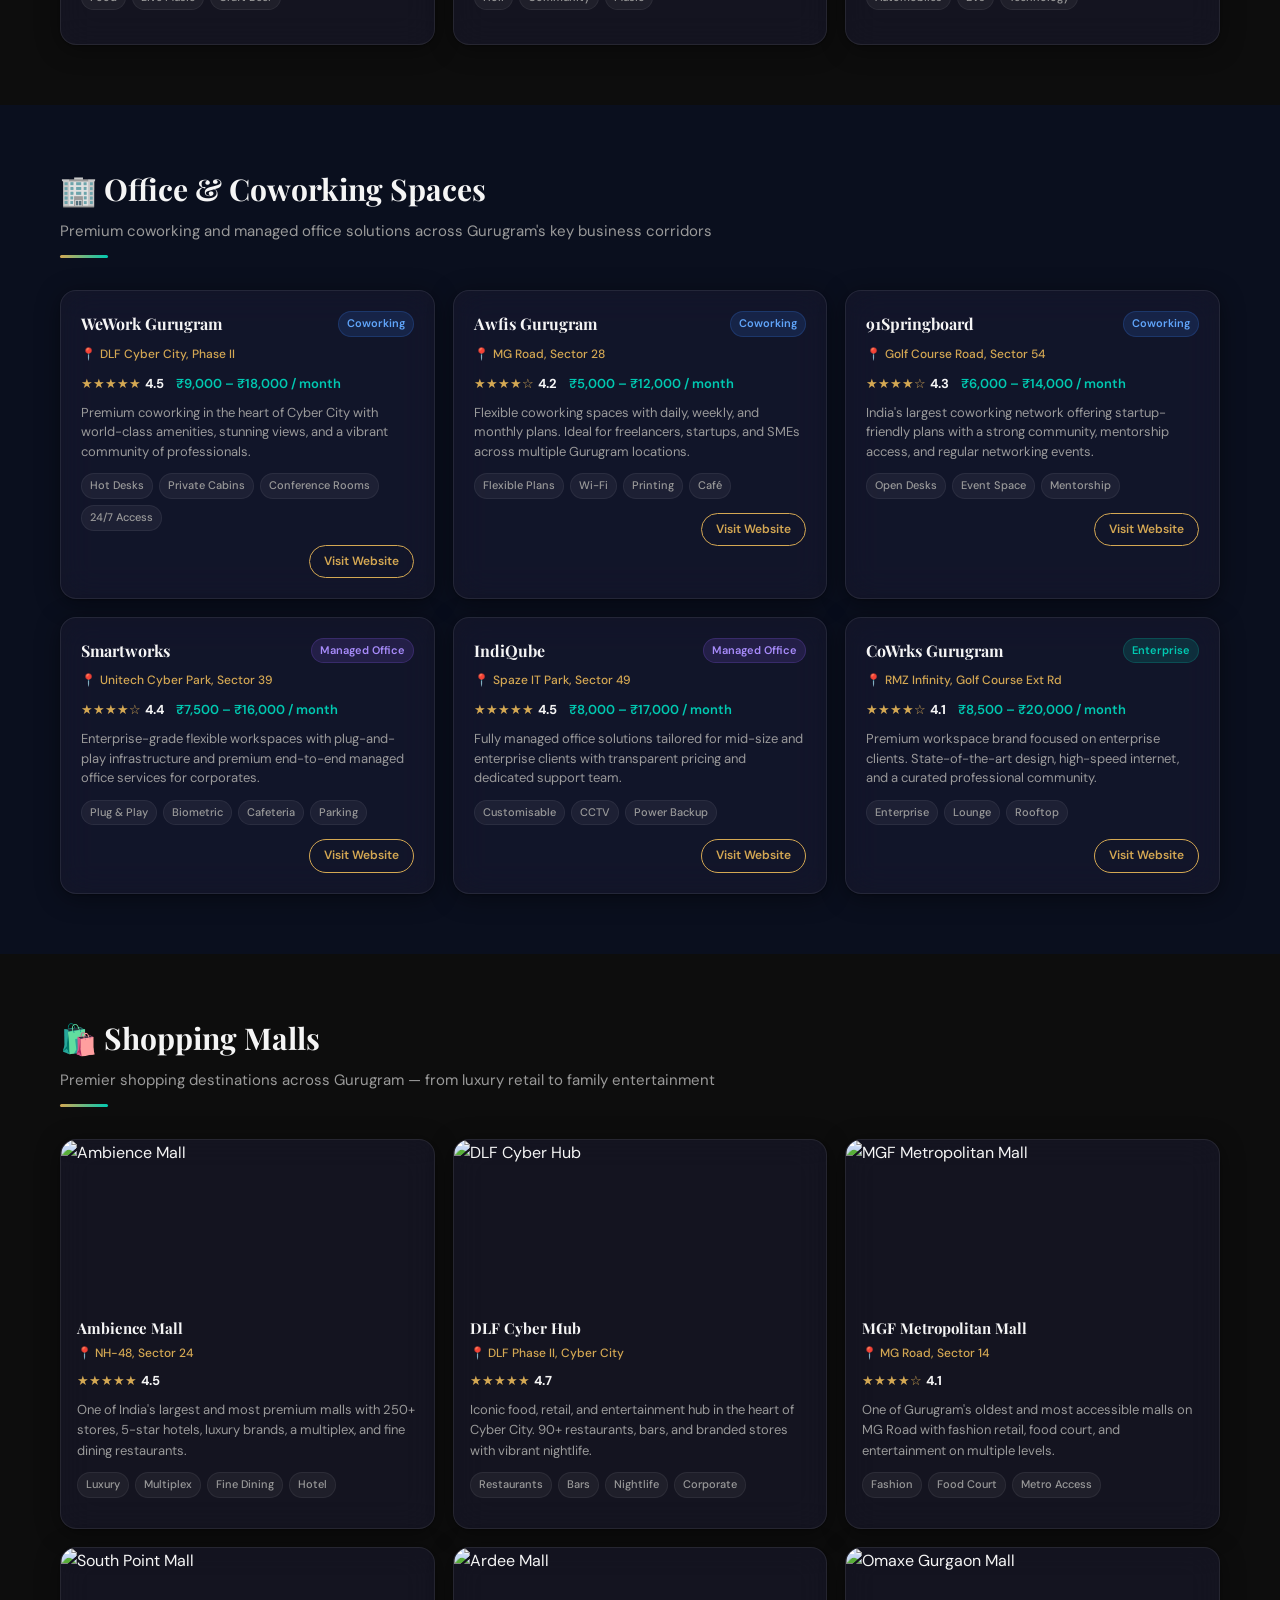
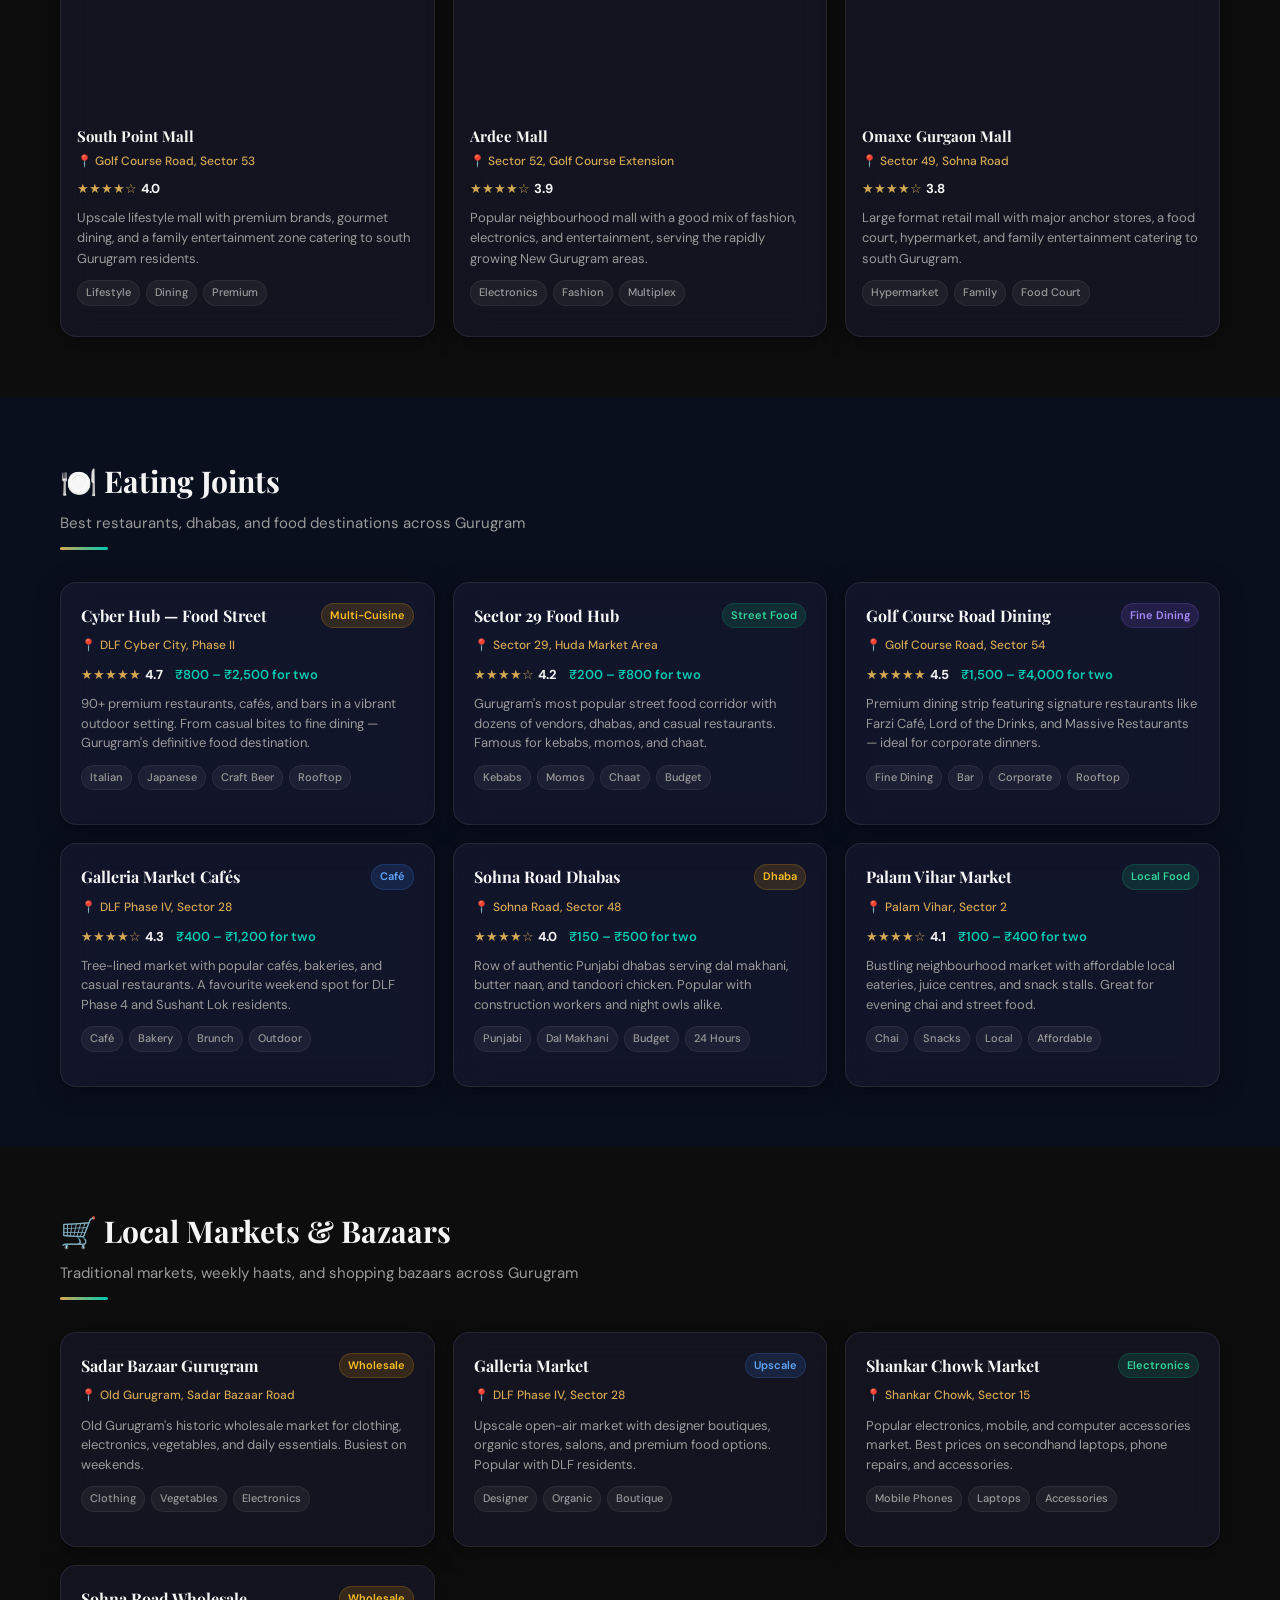
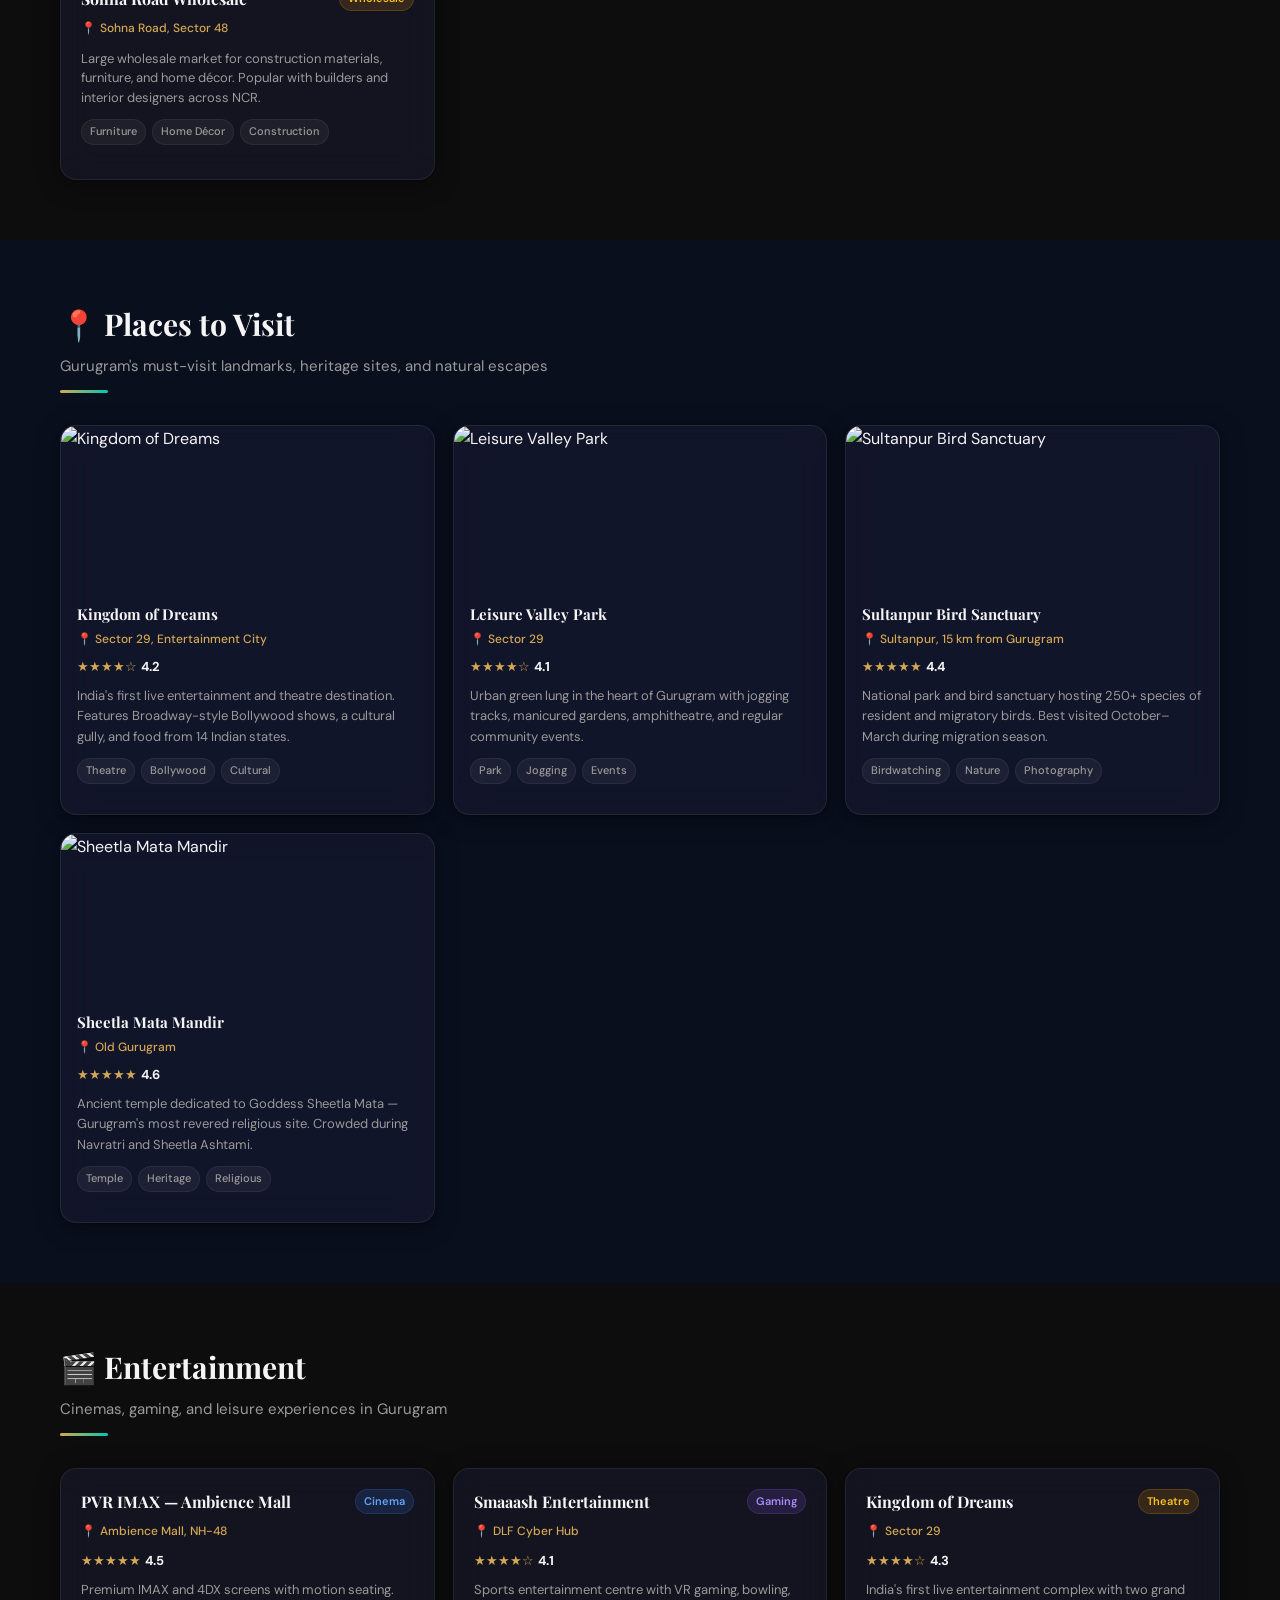
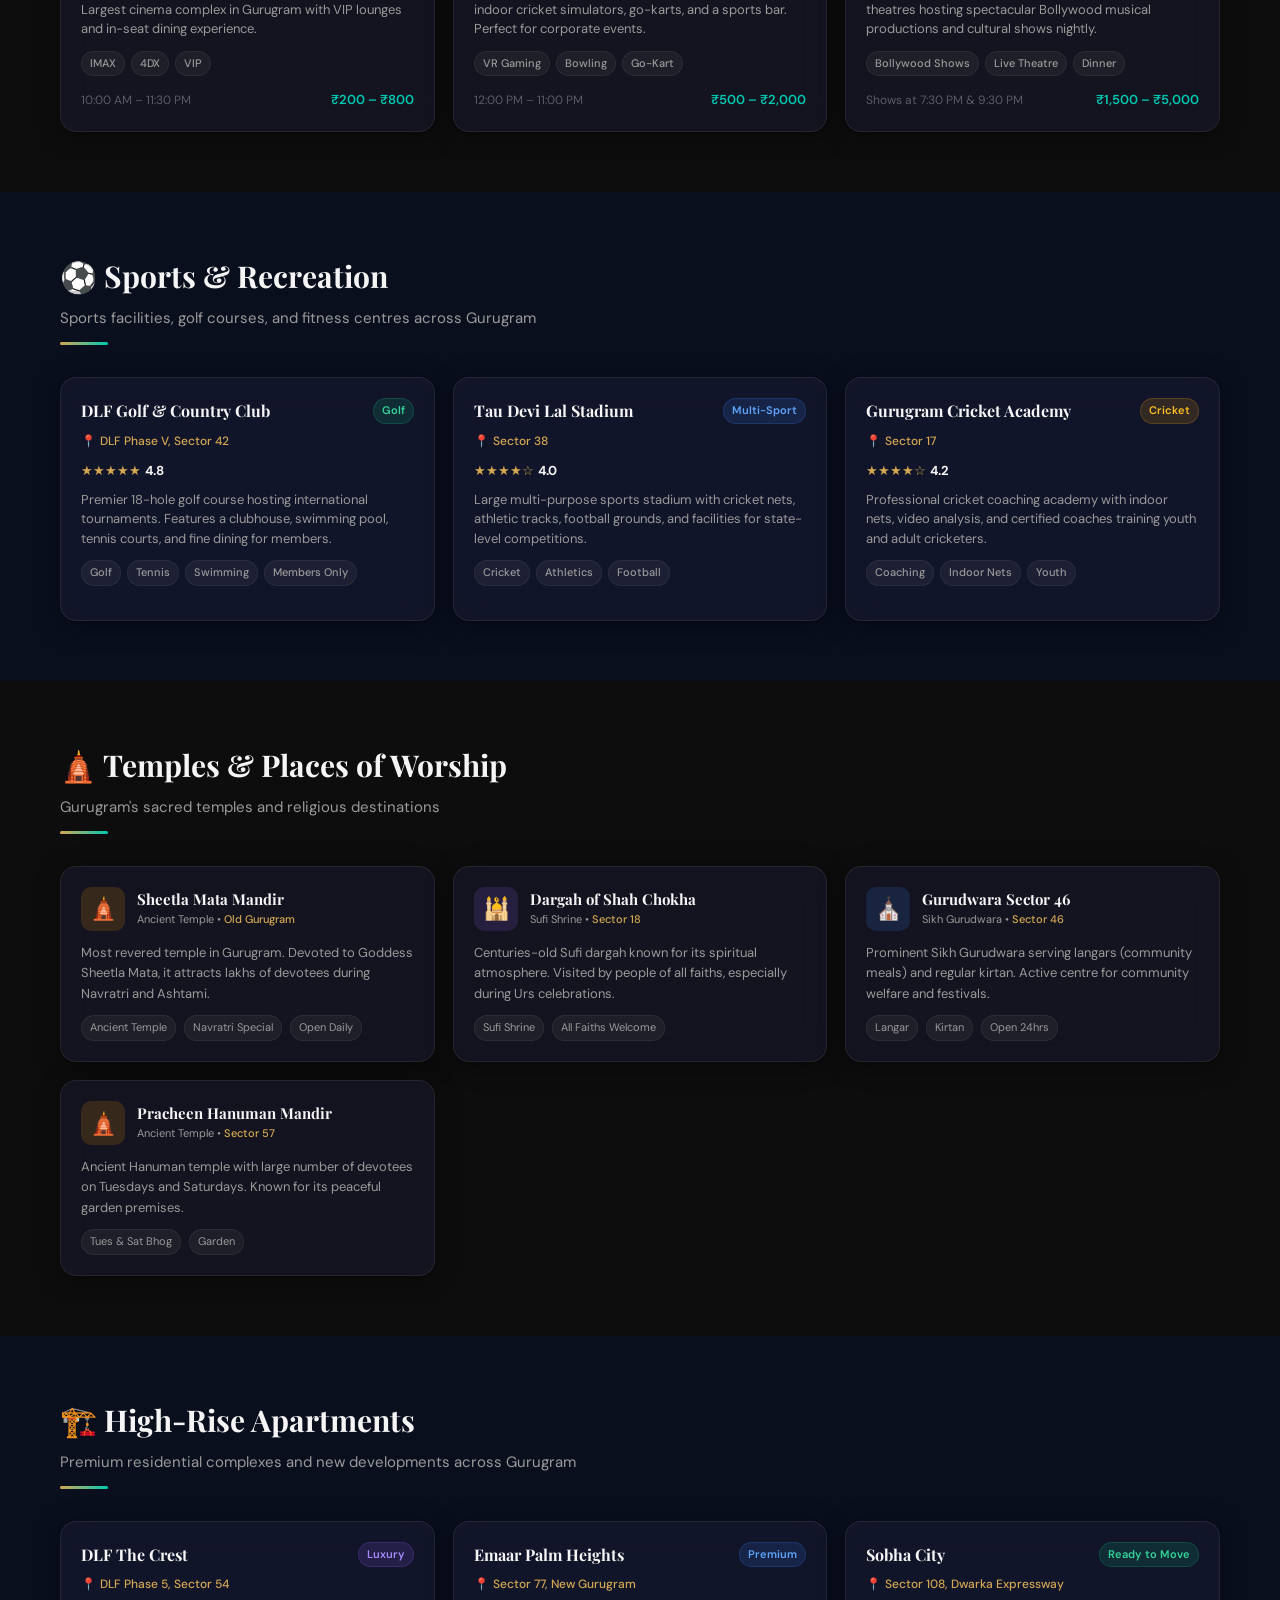
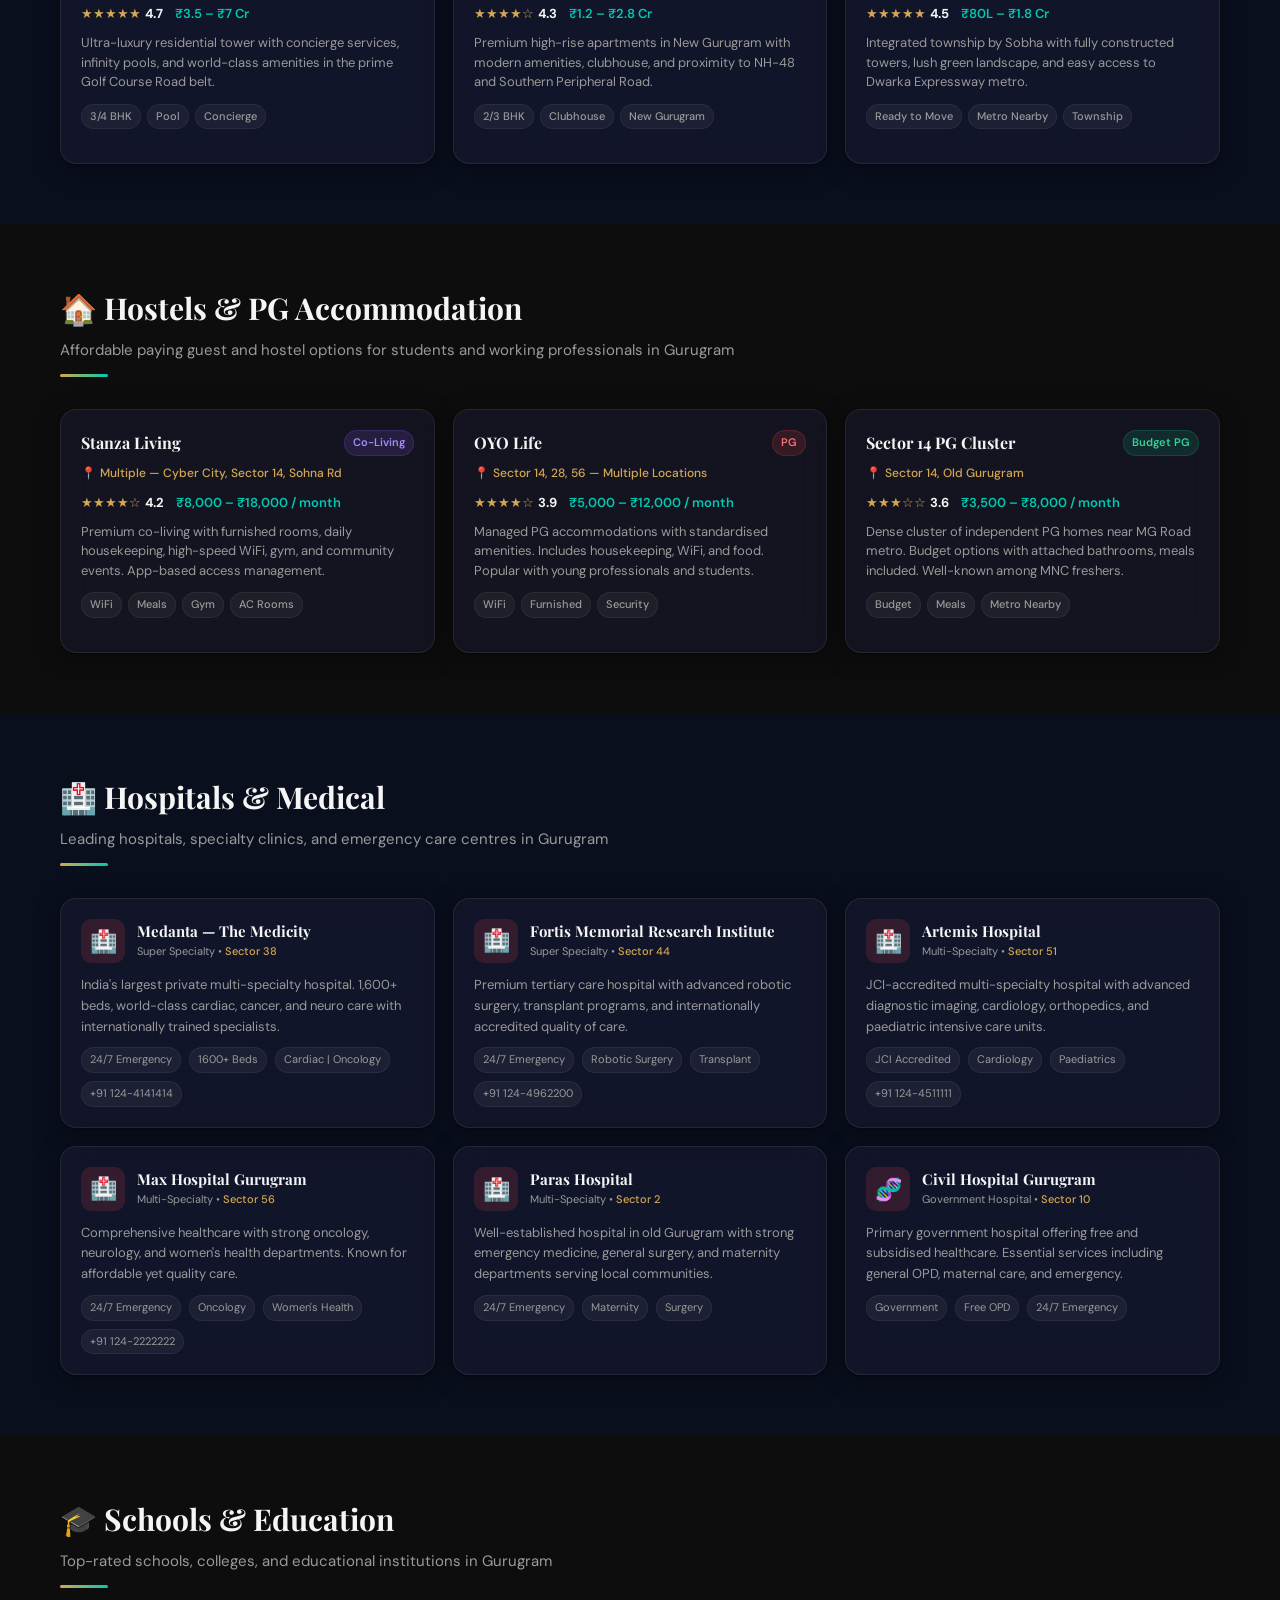
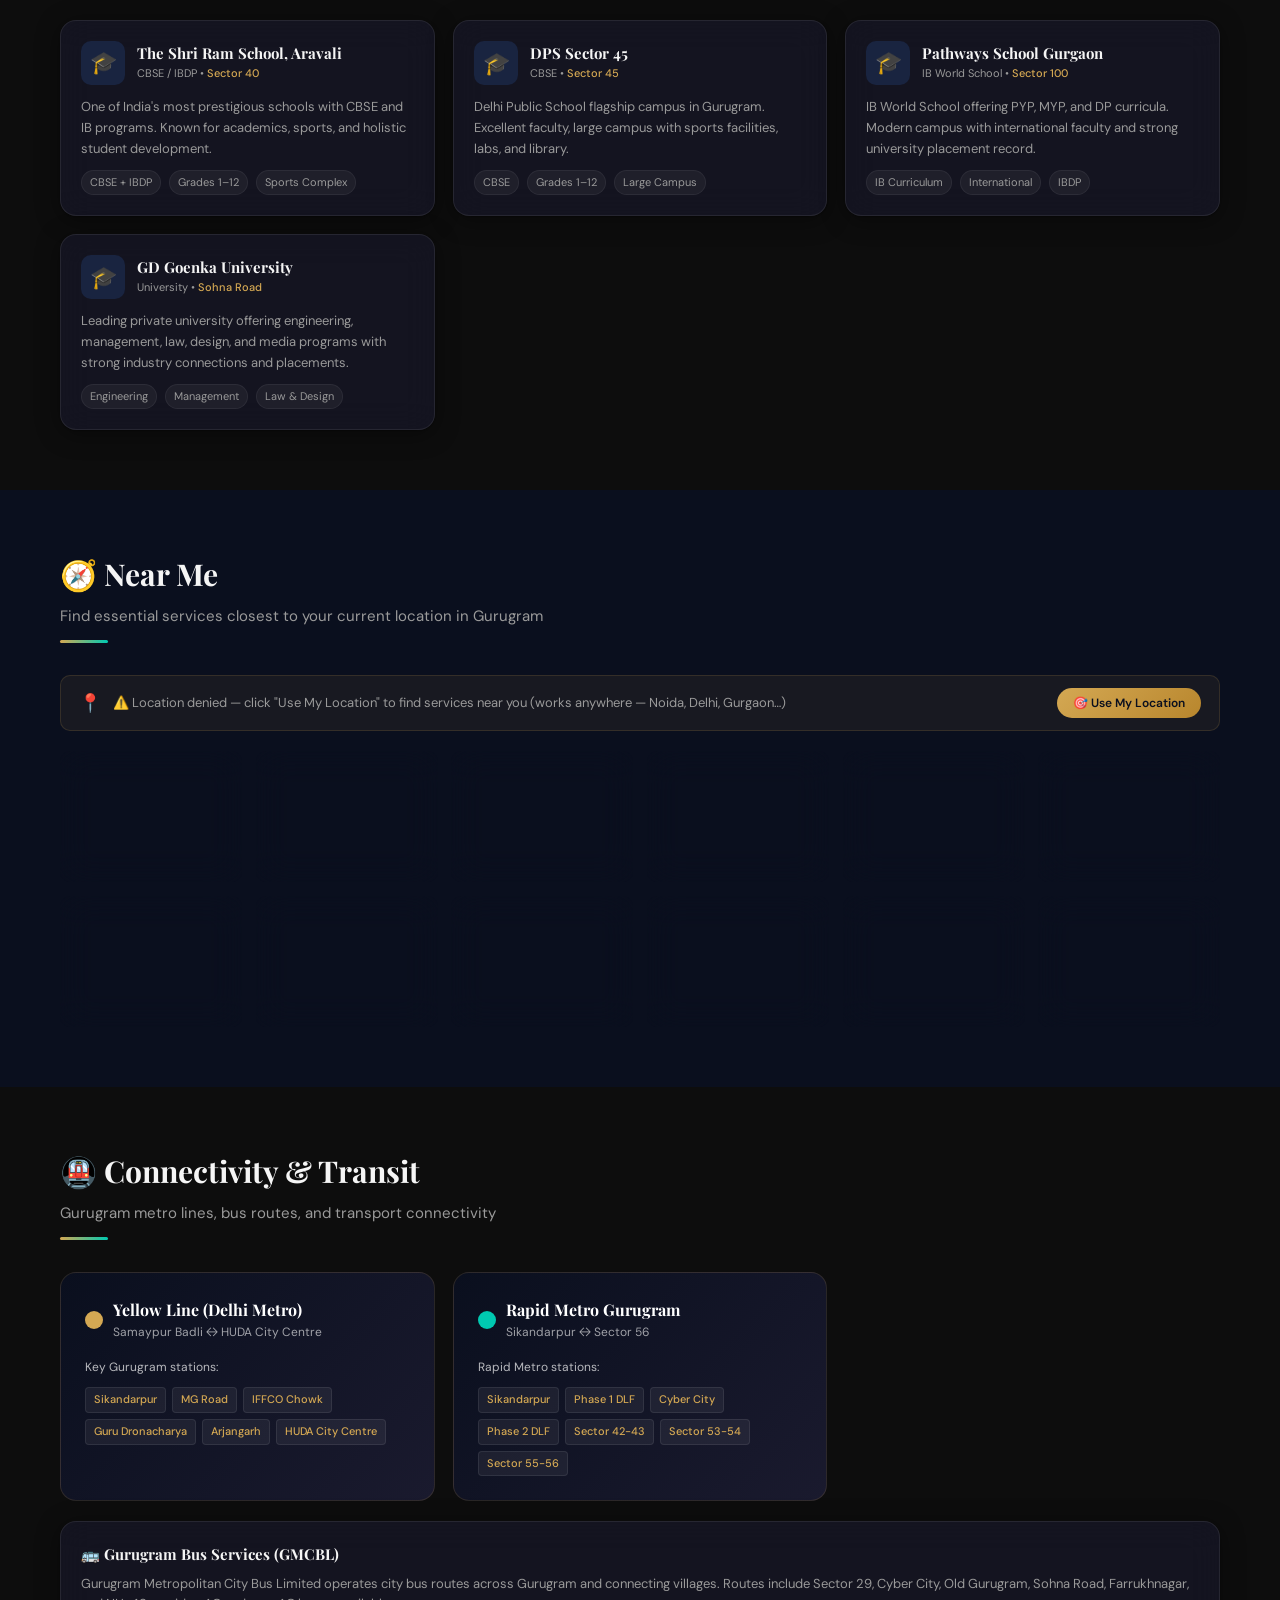
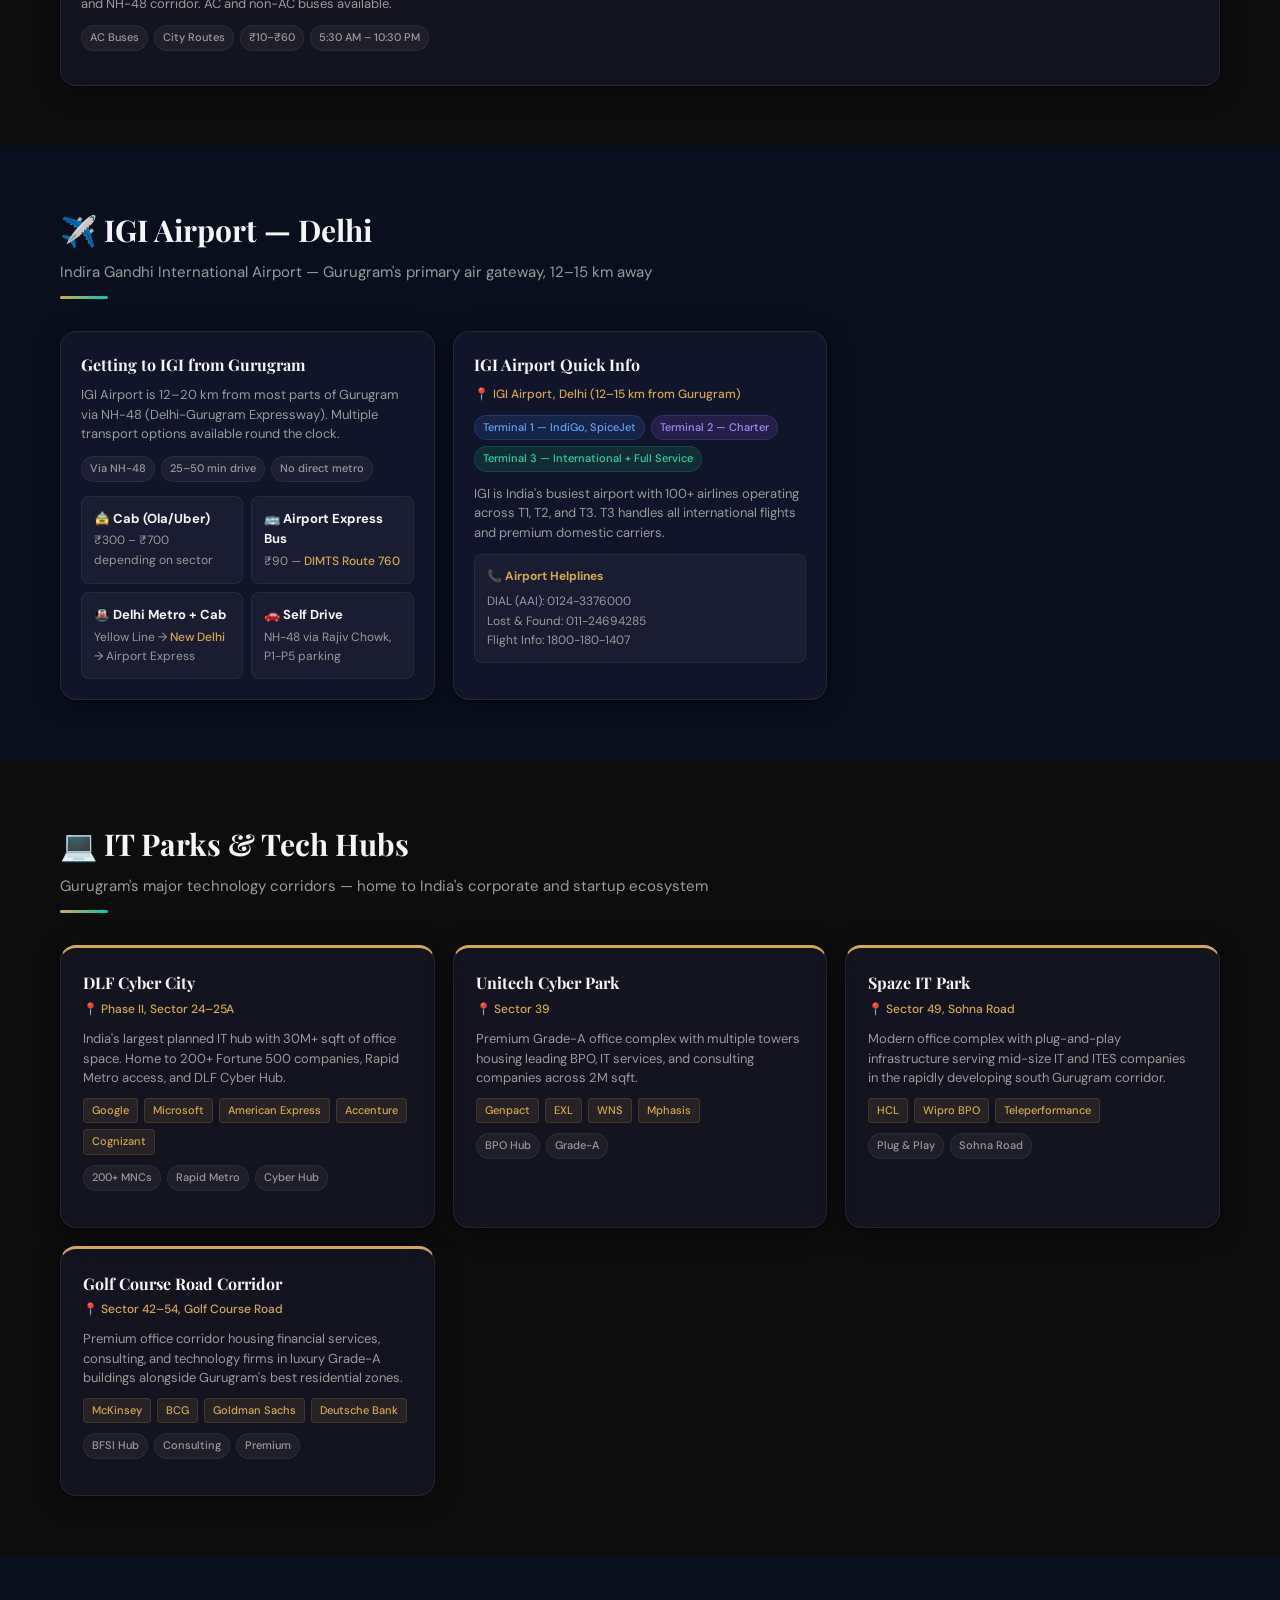
==== commit 6d361af2: "refactor: split index.html into separate HTML, CSS, and JS files - Extract styles into styles.css (l" ====
--- a/index.html
+++ b/index.html
@@ -1,2266 +1,1291 @@
-<!DOCTYPE html>
-<html lang="en">
-<head>
-  <meta charset="UTF-8" />
-  <meta name="viewport" content="width=device-width, initial-scale=1.0" />
-  <title>Gurugram.Online | Discover the Best of Gurugram — City Directory & Listings</title>
-  <meta name="description" content="Your premium Gurugram city guide — restaurants, hospitals, schools, malls, cyber city, events, metro routes and everything live in Gurugram." />
-  <link rel="preconnect" href="https://fonts.googleapis.com" />
-  <link rel="preconnect" href="https://fonts.gstatic.com" crossorigin />
-  <link href="https://fonts.googleapis.com/css2?family=Playfair+Display:wght@400;500;600;700;800;900&family=DM+Sans:ital,opsz,wght@0,9..40,300;0,9..40,400;0,9..40,500;0,9..40,600;0,9..40,700;1,9..40,300&display=swap" rel="stylesheet" />
-  <style>
-    :root {
-      --bg: #0A0F1E;
-      --bg2: #0D0D0D;
-      --accent: #D4A853;
-      --accent2: #00C9B1;
-      --surface: #1A1A2E;
-      --surface2: #111128;
-      --surface3: #141414;
-      --border: rgba(212,168,83,0.15);
-      --border2: rgba(255,255,255,0.06);
-      --text: #F5F5F5;
-      --text2: #9A9A9A;
-      --text3: #5A5A6A;
-      --gold-glow: rgba(212,168,83,0.25);
-      --cyan-glow: rgba(0,201,177,0.2);
-      --card-shadow: 0 4px 24px rgba(0,0,0,0.4), 0 1px 2px rgba(0,0,0,0.3);
-      --card-hover: 0 8px 40px rgba(212,168,83,0.15), 0 4px 20px rgba(0,0,0,0.5);
-      --glass: rgba(26,26,46,0.6);
-      --glass-border: rgba(255,255,255,0.08);
-      --radius: 16px;
-      --radius-sm: 10px;
-    }
-    * { margin: 0; padding: 0; box-sizing: border-box; }
-    html { scroll-behavior: smooth; }
-    body {
-      font-family: 'DM Sans', sans-serif;
-      background: var(--bg);
-      color: var(--text);
-      line-height: 1.6;
-      overflow-x: hidden;
-    }
-
-    /* ── NAVBAR ── */
-    .navbar {
-      position: sticky; top: 0; z-index: 100;
-      background: rgba(10,15,30,0.92);
-      backdrop-filter: blur(20px) saturate(180%);
-      border-bottom: 1px solid var(--border2);
-      padding: 0 20px;
-    }
-    .nav-top {
-      display: flex; align-items: center; justify-content: space-between;
-      padding: 10px 0; max-width: 1200px; margin: 0 auto;
-    }
-    .nav-brand { display: flex; align-items: center; gap: 10px; text-decoration: none; }
-    .nav-brand-icon {
-      width: 40px; height: 40px; border-radius: 10px;
-      background: linear-gradient(135deg, var(--accent), #b8862d);
-      display: flex; align-items: center; justify-content: center;
-      font-size: 20px; box-shadow: 0 0 20px var(--gold-glow);
-    }
-    .nav-brand-text { line-height: 1.1; }
-    .nav-brand-name { font-family: 'Playfair Display', serif; font-weight: 700; font-size: 18px; color: var(--accent); }
-    .nav-brand-sub { font-size: 10px; font-weight: 600; color: var(--text3); letter-spacing: 0.15em; text-transform: uppercase; }
-    .nav-near-me {
-      display: flex; align-items: center; gap: 6px;
-      background: linear-gradient(135deg, var(--accent), #b8862d);
-      color: #0A0F1E; border: none; border-radius: 50px;
-      padding: 9px 18px; font-size: 13px; font-weight: 600;
-      cursor: pointer; font-family: 'DM Sans', sans-serif;
-      transition: all 0.3s; text-decoration: none;
-    }
-    .nav-near-me:hover { transform: translateY(-1px); box-shadow: 0 6px 25px var(--gold-glow); }
-    .nav-links {
-      border-top: 1px solid var(--border2);
-      overflow-x: auto; padding: 8px 0;
-      display: flex; gap: 4px; max-width: 1200px; margin: 0 auto;
-      scrollbar-width: none;
-    }
-    .nav-links::-webkit-scrollbar { display: none; }
-    .nav-link {
-      display: flex; align-items: center; gap: 5px; white-space: nowrap;
-      padding: 5px 10px; border-radius: 20px; font-size: 12px; font-weight: 500;
-      color: var(--text2); text-decoration: none; transition: all 0.2s;
-    }
-    .nav-link:hover { background: rgba(212,168,83,0.1); color: var(--accent); }
-    .nav-link.active { background: rgba(212,168,83,0.12); color: var(--accent); }
-
-    /* ── HERO ── */
-    .hero {
-      background: var(--bg);
-      padding: 80px 20px 70px;
-      text-align: center;
-      position: relative; overflow: hidden;
-    }
-    .hero::before {
-      content: '';
-      position: absolute; inset: 0;
-      background: radial-gradient(ellipse at 30% 60%, rgba(212,168,83,0.08) 0%, transparent 55%),
-                  radial-gradient(ellipse at 70% 20%, rgba(0,201,177,0.06) 0%, transparent 50%);
-    }
-    .hero::after {
-      content: '';
-      position: absolute; bottom: 0; left: 0; right: 0; height: 200px;
-      background: url("data:image/svg+xml,%3Csvg xmlns='http://www.w3.org/2000/svg' viewBox='0 0 1440 200'%3E%3Cpath fill='%231A1A2E' fill-opacity='0.3' d='M0,200 L0,120 L40,120 L40,80 L60,80 L60,100 L100,100 L100,60 L120,60 L120,90 L160,90 L160,50 L180,50 L180,70 L200,70 L200,110 L240,110 L240,40 L280,40 L280,70 L320,70 L320,90 L360,90 L360,30 L380,30 L380,60 L420,60 L420,100 L460,100 L460,45 L500,45 L500,80 L540,80 L540,55 L580,55 L580,95 L620,95 L620,35 L660,35 L660,75 L700,75 L700,50 L740,50 L740,85 L780,85 L780,25 L800,25 L800,65 L840,65 L840,105 L880,105 L880,40 L920,40 L920,70 L960,70 L960,55 L1000,55 L1000,90 L1040,90 L1040,35 L1060,35 L1060,75 L1100,75 L1100,60 L1140,60 L1140,95 L1180,95 L1180,45 L1220,45 L1220,80 L1260,80 L1260,50 L1300,50 L1300,110 L1340,110 L1340,30 L1380,30 L1380,70 L1440,70 L1440,200 Z'/%3E%3C/svg%3E") center bottom / cover no-repeat;
-      opacity: 0.5;
-      pointer-events: none;
-    }
-    .hero-state {
-      font-size: 12px; font-weight: 600; letter-spacing: 0.2em;
-      color: var(--accent); text-transform: uppercase; margin-bottom: 16px;
-      position: relative;
-    }
-    .hero-title {
-      font-family: 'Playfair Display', serif; font-weight: 800;
-      font-size: clamp(36px, 7vw, 68px);
-      color: var(--text); margin-bottom: 16px; position: relative;
-      display: flex; align-items: center; justify-content: center; gap: 16px;
-    }
-    .hero-title-accent { color: var(--accent); }
-    .hero-subtitle {
-      font-size: clamp(15px, 2.5vw, 18px);
-      color: var(--text2); max-width: 600px;
-      margin: 0 auto 36px; position: relative; line-height: 1.7;
-    }
-    .hero-search-wrap { position: relative; max-width: 600px; margin: 0 auto 40px; }
-    .hero-search {
-      width: 100%; padding: 16px 50px 16px 50px;
-      border-radius: 50px;
-      border: 1.5px solid var(--border);
-      font-size: 15px; font-family: 'DM Sans', sans-serif;
-      background: var(--surface);
-      box-shadow: 0 0 30px var(--gold-glow), 0 8px 32px rgba(0,0,0,0.4);
-      outline: none; color: var(--text);
-      transition: all 0.3s;
-    }
-    .hero-search:focus {
-      border-color: var(--accent);
-      box-shadow: 0 0 40px var(--gold-glow), 0 0 60px rgba(212,168,83,0.1), 0 8px 32px rgba(0,0,0,0.4);
-    }
-    .hero-search::placeholder { color: var(--text3); }
-    .hero-search-icon {
-      position: absolute; left: 18px; top: 50%; transform: translateY(-50%);
-      color: var(--accent); font-size: 16px;
-    }
-    .hero-search-clear {
-      position: absolute; right: 18px; top: 50%; transform: translateY(-50%);
-      color: var(--text3); font-size: 16px; cursor: pointer; display: none;
-      transition: color 0.2s;
-    }
-    .hero-search-clear:hover { color: var(--accent); }
-    .hero-chips {
-      display: flex; flex-wrap: wrap; gap: 10px;
-      justify-content: center; position: relative; max-width: 860px; margin: 0 auto;
-    }
-    .hero-chip {
-      display: flex; align-items: center; gap: 6px;
-      background: rgba(26,26,46,0.6);
-      border: 1px solid var(--border);
-      backdrop-filter: blur(12px);
-      color: var(--text2);
-      padding: 7px 14px; border-radius: 50px;
-      font-size: 13px; font-weight: 500;
-      cursor: pointer; transition: all 0.3s; text-decoration: none;
-    }
-    .hero-chip:hover {
-      background: rgba(212,168,83,0.1);
-      border-color: var(--accent);
-      color: var(--accent);
-      transform: translateY(-2px);
-      box-shadow: 0 4px 15px var(--gold-glow);
-    }
-
-    /* ── SECTIONS ── */
-    .section { padding: 60px 20px; max-width: 1200px; margin: 0 auto; }
-    .section-alt { background: var(--bg2); }
-    .section-alt .section { background: transparent; }
-    .section-header { margin-bottom: 32px; }
-    .section-icon { font-size: 28px; margin-bottom: 8px; display: block; }
-    .section-title {
-      font-family: 'Playfair Display', serif; font-weight: 700;
-      font-size: clamp(22px, 3.5vw, 30px); color: var(--text); margin-bottom: 6px;
-      display: flex; align-items: center; gap: 10px;
-    }
-    .section-subtitle { color: var(--text2); font-size: 15px; }
-    .section-underline {
-      width: 48px; height: 3px; border-radius: 2px;
-      background: linear-gradient(90deg, var(--accent), var(--accent2));
-      margin-top: 12px;
-    }
-
-    /* ── WEATHER ── */
-    .weather-grid { display: grid; grid-template-columns: 1fr 320px; gap: 20px; }
-    @media (max-width: 768px) { .weather-grid { grid-template-columns: 1fr; } }
-    .weather-main {
-      background: linear-gradient(135deg, #0A0F1E, #1A1A2E);
-      border: 1px solid var(--border);
-      border-radius: var(--radius); padding: 30px;
-      color: white; position: relative; overflow: hidden;
-    }
-    .weather-main::before {
-      content: ''; position: absolute; inset: 0;
-      background: radial-gradient(ellipse at top right, var(--gold-glow), transparent 60%);
-    }
-    .weather-city { font-size: 13px; font-weight: 500; color: var(--accent); margin-bottom: 4px; }
-    .weather-temp-row { display: flex; align-items: flex-start; gap: 16px; margin-bottom: 4px; }
-    .weather-temp { font-family: 'Playfair Display', serif; font-size: 72px; font-weight: 700; line-height: 1; }
-    .weather-unit { font-size: 28px; opacity: 0.5; margin-top: 12px; }
-    .weather-emoji { font-size: 60px; margin-left: auto; }
-    .weather-desc { font-size: 18px; font-weight: 500; margin-bottom: 4px; }
-    .weather-feels { font-size: 13px; opacity: 0.6; margin-bottom: 20px; }
-    .weather-stats { display: grid; grid-template-columns: repeat(3, 1fr); gap: 12px; }
-    .weather-stat {
-      background: rgba(255,255,255,0.05); border-radius: 10px;
-      padding: 12px; text-align: center;
-      border: 1px solid var(--border2);
-    }
-    .weather-stat-icon { font-size: 18px; margin-bottom: 4px; }
-    .weather-stat-label { font-size: 11px; opacity: 0.6; }
-    .weather-stat-val { font-size: 16px; font-weight: 600; }
-    .aqi-card {
-      background: var(--surface); border: 1px solid var(--border);
-      border-radius: var(--radius); padding: 24px;
-      box-shadow: var(--card-shadow);
-    }
-    .aqi-title { font-size: 11px; font-weight: 700; letter-spacing: 0.1em; color: var(--text2); text-transform: uppercase; margin-bottom: 16px; }
-    .aqi-value {
-      font-family: 'Playfair Display', serif; font-size: 52px; font-weight: 800;
-      line-height: 1; margin-bottom: 6px;
-    }
-    .aqi-label { font-size: 13px; font-weight: 600; margin-bottom: 12px; }
-    .aqi-desc { font-size: 12px; color: var(--text2); margin-bottom: 16px; }
-    .aqi-metrics { display: grid; grid-template-columns: 1fr 1fr; gap: 10px; }
-    .aqi-metric { background: rgba(255,255,255,0.03); border: 1px solid var(--border2); border-radius: 8px; padding: 10px; }
-    .aqi-metric-val { font-weight: 700; font-size: 16px; }
-    .aqi-metric-label { font-size: 11px; color: var(--text3); }
-    .aqi-hazardous { color: #dc2626; }
-    .aqi-moderate { color: #f59e0b; }
-    .aqi-good { color: #10b981; }
-    .forecast-section { margin-top: 20px; }
-    .forecast-title { font-size: 11px; font-weight: 700; letter-spacing: 0.1em; color: var(--accent); text-transform: uppercase; margin-bottom: 12px; }
-    .forecast-grid { display: grid; grid-template-columns: repeat(7, 1fr); gap: 8px; }
-    @media (max-width: 600px) { .forecast-grid { grid-template-columns: repeat(4, 1fr); } }
-    .forecast-day {
-      background: var(--surface); border: 1px solid var(--border2); border-radius: 10px;
-      padding: 10px 6px; text-align: center;
-    }
-    .forecast-day-name { font-size: 11px; font-weight: 600; color: var(--text2); margin-bottom: 4px; }
-    .forecast-day-icon { font-size: 20px; margin-bottom: 4px; }
-    .forecast-day-max { font-size: 13px; font-weight: 700; }
-    .forecast-day-min { font-size: 11px; color: var(--text3); }
-
-    /* ── CARDS GRID ── */
-    .cards-grid { display: grid; grid-template-columns: repeat(auto-fill, minmax(280px, 1fr)); gap: 18px; }
-    .cards-grid-2 { grid-template-columns: repeat(auto-fill, minmax(340px, 1fr)); }
-    .card {
-      background: var(--glass); border: 1px solid var(--glass-border);
-      backdrop-filter: blur(16px) saturate(150%);
-      border-radius: var(--radius); padding: 20px;
-      box-shadow: var(--card-shadow); transition: all 0.35s cubic-bezier(0.25, 0.46, 0.45, 0.94);
-    }
-    .card:hover {
-      box-shadow: var(--card-hover);
-      transform: translateY(-4px);
-      border-color: rgba(212,168,83,0.25);
-      cursor: pointer;
-    }
-    .card-header { display: flex; align-items: flex-start; justify-content: space-between; margin-bottom: 8px; }
-    .card-name { font-family: 'Playfair Display', serif; font-weight: 700; font-size: 16px; color: var(--text); }
-    .card-badge {
-      font-size: 11px; font-weight: 600; padding: 3px 8px;
-      border-radius: 20px; white-space: nowrap; flex-shrink: 0; margin-left: 8px;
-    }
-    .badge-blue { background: rgba(59,130,246,0.15); color: #60a5fa; border: 1px solid rgba(59,130,246,0.2); }
-    .badge-green { background: rgba(16,185,129,0.15); color: #34d399; border: 1px solid rgba(16,185,129,0.2); }
-    .badge-orange { background: rgba(245,158,11,0.15); color: #fbbf24; border: 1px solid rgba(245,158,11,0.2); }
-    .badge-purple { background: rgba(139,92,246,0.15); color: #a78bfa; border: 1px solid rgba(139,92,246,0.2); }
-    .badge-red { background: rgba(239,68,68,0.15); color: #f87171; border: 1px solid rgba(239,68,68,0.2); }
-    .badge-teal { background: rgba(0,201,177,0.15); color: var(--accent2); border: 1px solid rgba(0,201,177,0.2); }
-    .badge-gold { background: rgba(212,168,83,0.15); color: var(--accent); border: 1px solid rgba(212,168,83,0.3); }
-    .card-location { display: flex; align-items: center; gap: 4px; font-size: 12px; color: var(--text2); margin-bottom: 10px; }
-    .location-link { color: var(--accent); text-decoration: none; cursor: pointer; transition: all 0.2s; font-weight: 500; }
-    .location-link:hover { color: var(--accent2); text-decoration: underline; }
-    .card-rating { display: flex; align-items: center; gap: 4px; margin-bottom: 8px; }
-    .stars { color: var(--accent); font-size: 13px; }
-    .rating-val { font-size: 13px; font-weight: 700; color: var(--text); }
-    .price { font-size: 13px; color: var(--accent2); font-weight: 600; margin-left: 8px; }
-    .card-desc { font-size: 13px; color: var(--text2); line-height: 1.5; margin-bottom: 12px; }
-    .card-tags { display: flex; flex-wrap: wrap; gap: 6px; margin-bottom: 14px; }
-    .tag {
-      font-size: 11px; font-weight: 500;
-      padding: 3px 8px; border-radius: 20px;
-      background: rgba(255,255,255,0.05); color: var(--text2);
-      border: 1px solid var(--border2);
-    }
-    .card-footer { display: flex; align-items: center; justify-content: space-between; }
-    .card-time { font-size: 12px; color: var(--text3); }
-    .card-btn {
-      font-size: 12px; font-weight: 600; padding: 6px 14px;
-      border-radius: 20px; border: 1.5px solid var(--accent);
-      color: var(--accent); background: transparent;
-      cursor: pointer; transition: all 0.3s; text-decoration: none;
-    }
-    .card-btn:hover { background: var(--accent); color: #0A0F1E; box-shadow: 0 0 15px var(--gold-glow); }
-
-    /* ── NEWS CARDS ── */
-    .news-card {
-      background: var(--glass); border: 1px solid var(--glass-border);
-      backdrop-filter: blur(16px) saturate(150%);
-      border-radius: var(--radius); padding: 22px;
-      box-shadow: var(--card-shadow); transition: all 0.35s cubic-bezier(0.25, 0.46, 0.45, 0.94);
-    }
-    .news-card:hover { box-shadow: var(--card-hover); transform: translateY(-4px); border-color: rgba(212,168,83,0.25); }
-    a.news-card { display: block; text-decoration: none; color: inherit; }
-    .news-card-name { font-family: 'Playfair Display', serif; font-weight: 700; font-size: 16px; color: var(--text); margin-bottom: 4px; display: flex; align-items: center; gap: 8px; }
-    .news-external { font-size: 12px; color: var(--accent); }
-    .news-desc { font-size: 13px; color: var(--text2); margin-bottom: 14px; line-height: 1.5; }
-    .news-footer { display: flex; align-items: center; justify-content: space-between; }
-    .news-tag { font-size: 11px; font-weight: 600; padding: 3px 8px; border-radius: 20px; background: rgba(59,130,246,0.15); color: #60a5fa; border: 1px solid rgba(59,130,246,0.2); }
-    .news-lang { font-size: 12px; color: var(--text3); }
-
-    /* ── EMERGENCY ── */
-    .emergency-grid { display: grid; grid-template-columns: repeat(auto-fill, minmax(200px, 1fr)); gap: 14px; }
-    .emergency-card {
-      border-radius: var(--radius-sm); padding: 18px;
-      border: 1px solid var(--glass-border); background: var(--glass);
-      backdrop-filter: blur(12px);
-      transition: all 0.35s; cursor: pointer;
-    }
-    .emergency-card:hover { transform: translateY(-3px); box-shadow: var(--card-hover); border-color: rgba(212,168,83,0.2); }
-    .emergency-card.police { border-left: 4px solid #3b82f6; }
-    .emergency-card.medical { border-left: 4px solid #ef4444; }
-    .emergency-card.fire { border-left: 4px solid #f97316; }
-    .emergency-card.all { border-left: 4px solid #8b5cf6; }
-    .emergency-card.women { border-left: 4px solid #ec4899; }
-    .emergency-card.child { border-left: 4px solid #06b6d4; }
-    .emergency-icon { font-size: 22px; margin-bottom: 8px; }
-    .emergency-name { font-family: 'Playfair Display', serif; font-weight: 700; font-size: 14px; margin-bottom: 4px; color: var(--text); }
-    .emergency-desc { font-size: 12px; color: var(--text2); margin-bottom: 10px; }
-    .emergency-number { font-family: 'Playfair Display', serif; font-size: 22px; font-weight: 800; color: var(--accent); }
-
-    /* ── EVENT CARD ── */
-    .event-featured {
-      display: grid; grid-template-columns: 1fr 1fr; gap: 20px; margin-bottom: 20px;
-    }
-    @media (max-width: 700px) { .event-featured { grid-template-columns: 1fr; } }
-    .event-img-card {
-      border-radius: var(--radius); overflow: hidden;
-      position: relative; box-shadow: var(--card-shadow);
-      border: 1px solid var(--glass-border);
-      transition: all 0.35s cubic-bezier(0.25, 0.46, 0.45, 0.94);
-      cursor: pointer;
-    }
-    .event-img-card:hover { box-shadow: var(--card-hover); transform: translateY(-4px); }
-    .event-img {
-      width: 100%; height: 240px; object-fit: cover; display: block;
-    }
-    .event-img-overlay {
-      position: absolute; inset: 0;
-      background: linear-gradient(to top, rgba(0,0,0,0.7), transparent 50%);
-      padding: 20px;
-      display: flex; flex-direction: column; justify-content: flex-end;
-    }
-    .event-featured-badge {
-      position: absolute; top: 12px; left: 12px;
-      display: flex; gap: 6px;
-    }
-    .badge-featured { background: var(--accent); color: #0A0F1E; font-size: 11px; font-weight: 700; padding: 3px 8px; border-radius: 4px; }
-    .badge-category { background: rgba(255,255,255,0.2); backdrop-filter: blur(4px); color: white; font-size: 11px; font-weight: 600; padding: 3px 8px; border-radius: 4px; }
-    .event-img-title { color: white; font-family: 'Playfair Display', serif; font-weight: 700; font-size: 20px; }
-    .event-img-meta { color: rgba(255,255,255,0.7); font-size: 12px; margin-top: 4px; }
-    .event-detail-card {
-      background: var(--glass); border: 1px solid var(--glass-border);
-      backdrop-filter: blur(16px);
-      border-radius: var(--radius); padding: 24px; box-shadow: var(--card-shadow);
-      transition: all 0.35s cubic-bezier(0.25, 0.46, 0.45, 0.94);
-    }
-    .event-detail-card:has(.location-link):hover { cursor: pointer; box-shadow: var(--card-hover); }
-    .event-tag { display: inline-block; font-size: 11px; font-weight: 600; padding: 3px 10px; border-radius: 20px; background: rgba(139,92,246,0.15); color: #a78bfa; border: 1px solid rgba(139,92,246,0.2); margin-bottom: 10px; }
-    .event-title { font-family: 'Playfair Display', serif; font-weight: 700; font-size: 20px; margin-bottom: 8px; color: var(--text); }
-    .event-meta { display: flex; align-items: center; gap: 6px; font-size: 13px; color: var(--text2); margin-bottom: 6px; }
-    .event-desc { font-size: 14px; color: var(--text2); line-height: 1.6; margin-top: 10px; }
-    .event-filters { display: flex; gap: 8px; margin-bottom: 20px; flex-wrap: wrap; }
-    .filter-btn {
-      padding: 7px 16px; border-radius: 50px; border: 1.5px solid var(--border);
-      background: transparent; font-size: 13px; font-weight: 500; cursor: pointer;
-      font-family: 'DM Sans', sans-serif; transition: all 0.3s; color: var(--text2);
-    }
-    .filter-btn.active { background: var(--accent); color: #0A0F1E; border-color: var(--accent); }
-    .filter-btn:hover:not(.active) { border-color: var(--accent); color: var(--accent); }
-
-    /* ── MALL / PLACE CARDS WITH IMAGE ── */
-    .img-card {
-      background: var(--glass); border: 1px solid var(--glass-border);
-      backdrop-filter: blur(16px) saturate(150%);
-      border-radius: var(--radius); overflow: hidden;
-      box-shadow: var(--card-shadow); transition: all 0.35s cubic-bezier(0.25, 0.46, 0.45, 0.94);
-    }
-    .img-card:hover { box-shadow: var(--card-hover); transform: translateY(-4px); border-color: rgba(212,168,83,0.25); cursor: pointer; }
-    .img-card-img { width: 100%; height: 160px; object-fit: cover; display: block; }
-    .img-card-body { padding: 16px; }
-    .img-card-name { font-family: 'Playfair Display', serif; font-weight: 700; font-size: 15px; margin-bottom: 4px; color: var(--text); }
-    .img-card-location { font-size: 12px; color: var(--text2); margin-bottom: 8px; }
-    .img-card-desc { font-size: 13px; color: var(--text2); margin-bottom: 10px; }
-
-    /* ── HELPLINE NUMBERS HIGHLIGHT ── */
-    .helpline-banner {
-      background: linear-gradient(135deg, #0A0F1E, var(--surface));
-      border: 1px solid var(--border);
-      border-radius: var(--radius); padding: 30px;
-      text-align: center; margin-top: 20px;
-    }
-    .helpline-banner p { color: var(--text2); font-size: 13px; margin-top: 12px; }
-    .helpline-banner p.helpline-cta { color: var(--accent); font-size: 14px; }
-
-    /* ── METRO SECTION ── */
-    .metro-card {
-      background: linear-gradient(135deg, #0A0F1E, #1A1A2E);
-      border: 1px solid var(--border);
-      border-radius: var(--radius); padding: 24px; color: white;
-    }
-    .metro-line { display: flex; align-items: center; gap: 12px; margin-bottom: 16px; }
-    .metro-line-color {
-      width: 14px; height: 14px; border-radius: 50%; flex-shrink: 0;
-    }
-    .metro-line-name { font-family: 'Playfair Display', serif; font-weight: 700; font-size: 15px; }
-    .metro-line-detail { font-size: 12px; opacity: 0.6; }
-    .metro-stations { display: flex; gap: 6px; flex-wrap: wrap; margin-top: 8px; }
-    .metro-station {
-      font-size: 11px; padding: 3px 8px; border-radius: 4px;
-      background: rgba(255,255,255,0.06); color: rgba(255,255,255,0.7);
-      border: 1px solid rgba(255,255,255,0.08);
-    }
-
-    /* ── FOOTER ── */
-    .footer {
-      background: #060810; color: var(--text2);
-      padding: 50px 20px 40px; text-align: center; margin-top: 0;
-      border-top: 1px solid var(--border);
-      position: relative; overflow: hidden;
-    }
-    .footer::before {
-      content: '';
-      position: absolute; inset: 0;
-      background-image:
-        linear-gradient(rgba(212,168,83,0.03) 1px, transparent 1px),
-        linear-gradient(90deg, rgba(212,168,83,0.03) 1px, transparent 1px);
-      background-size: 40px 40px;
-      pointer-events: none;
-    }
-    .footer-brand { font-family: 'Playfair Display', serif; font-weight: 800; font-size: 24px; color: var(--accent); margin-bottom: 8px; position: relative; }
-    .footer-desc { font-size: 14px; max-width: 400px; margin: 0 auto 20px; position: relative; }
-    .footer-links { display: flex; gap: 20px; justify-content: center; flex-wrap: wrap; margin-bottom: 20px; position: relative; }
-    .footer-link { color: var(--text3); text-decoration: none; font-size: 13px; transition: color 0.3s; }
-    .footer-link:hover { color: var(--accent); }
-    .footer-copy { font-size: 12px; color: var(--text3); opacity: 0.6; position: relative; }
-
-    /* ── HOSPITAL / SCHOOL CARD ── */
-    .institution-card {
-      background: var(--glass); border: 1px solid var(--glass-border);
-      backdrop-filter: blur(16px) saturate(150%);
-      border-radius: var(--radius); padding: 20px;
-      box-shadow: var(--card-shadow); transition: all 0.35s cubic-bezier(0.25, 0.46, 0.45, 0.94);
-    }
-    .institution-card:hover { box-shadow: var(--card-hover); transform: translateY(-4px); border-color: rgba(212,168,83,0.25); cursor: pointer; }
-    .institution-header { display: flex; align-items: flex-start; gap: 12px; margin-bottom: 12px; }
-    .institution-icon {
-      width: 44px; height: 44px; border-radius: 10px;
-      display: flex; align-items: center; justify-content: center;
-      font-size: 22px; flex-shrink: 0;
-    }
-    .icon-hospital { background: rgba(239,68,68,0.15); }
-    .icon-school { background: rgba(59,130,246,0.15); }
-    .icon-park { background: rgba(16,185,129,0.15); }
-    .institution-name { font-family: 'Playfair Display', serif; font-weight: 700; font-size: 15px; color: var(--text); }
-    .institution-type { font-size: 11px; color: var(--text2); }
-    .institution-desc { font-size: 13px; color: var(--text2); margin-bottom: 10px; }
-    .institution-info { display: flex; flex-wrap: wrap; gap: 8px; }
-    .info-pill { font-size: 11px; padding: 3px 8px; border-radius: 20px; background: rgba(255,255,255,0.05); color: var(--text2); border: 1px solid var(--border2); }
-
-    /* ── IT PARK ── */
-    .itpark-card {
-      background: var(--glass); border: 1px solid var(--glass-border);
-      backdrop-filter: blur(16px) saturate(150%);
-      border-radius: var(--radius); padding: 22px;
-      box-shadow: var(--card-shadow); transition: all 0.35s cubic-bezier(0.25, 0.46, 0.45, 0.94);
-      border-top: 3px solid var(--accent);
-    }
-    .itpark-card:hover { box-shadow: var(--card-hover); transform: translateY(-4px); border-color: rgba(212,168,83,0.25); border-top-color: var(--accent); }
-    .itpark-name { font-family: 'Playfair Display', serif; font-weight: 700; font-size: 16px; margin-bottom: 4px; color: var(--text); }
-    .itpark-sector { font-size: 12px; color: var(--text2); margin-bottom: 10px; }
-    .itpark-companies { display: flex; flex-wrap: wrap; gap: 6px; margin-bottom: 10px; }
-    .company-tag { font-size: 11px; padding: 3px 8px; border-radius: 4px; background: rgba(212,168,83,0.1); color: var(--accent); font-weight: 500; border: 1px solid rgba(212,168,83,0.15); }
-
-    /* ── NEAR ME ── */
-    .nearme-grid { display: grid; grid-template-columns: repeat(auto-fill, minmax(160px, 1fr)); gap: 14px; }
-    .nearme-card {
-      background: var(--glass); border: 1px solid var(--glass-border);
-      backdrop-filter: blur(16px);
-      border-radius: var(--radius-sm); padding: 18px;
-      text-align: center; box-shadow: var(--card-shadow);
-      transition: all 0.35s cubic-bezier(0.25, 0.46, 0.45, 0.94); cursor: pointer;
-      text-decoration: none; display: block; color: inherit;
-    }
-    .nearme-card:hover { box-shadow: var(--card-hover); transform: translateY(-4px); border-color: var(--accent); }
-    .nearme-icon { font-size: 28px; margin-bottom: 8px; }
-    .nearme-label { font-size: 13px; font-weight: 600; color: var(--text); }
-    .nearme-sub { font-size: 11px; color: var(--text2); margin-top: 2px; }
-    .nearme-location-bar {
-      display: flex; align-items: center; gap: 12px; flex-wrap: wrap;
-      background: rgba(212,168,83,0.07); border: 1px solid var(--border);
-      border-radius: var(--radius-sm); padding: 12px 18px; margin-bottom: 20px;
-      transition: all 0.4s ease;
-    }
-    .nearme-location-bar.location-active {
-      background: rgba(0,201,177,0.07); border-color: rgba(0,201,177,0.35);
-      box-shadow: 0 0 20px rgba(0,201,177,0.1);
-    }
-    .nearme-pulse {
-      width: 10px; height: 10px; border-radius: 50%;
-      background: var(--accent2); flex-shrink: 0; display: none;
-      box-shadow: 0 0 6px var(--accent2);
-    }
-    .location-active .nearme-pulse { display: block; animation: pulse-dot 1.5s ease-in-out infinite; }
-    @keyframes pulse-dot {
-      0%,100% { transform: scale(1); opacity: 1; }
-      50% { transform: scale(1.6); opacity: 0.5; }
-    }
-    .nearme-location-icon { font-size: 18px; flex-shrink: 0; }
-    .nearme-location-text { flex: 1; font-size: 13px; color: var(--text2); min-width: 180px; }
-    .nearme-locate-btn {
-      background: linear-gradient(135deg, var(--accent), #b8862d);
-      color: #0A0F1E; border: none; border-radius: 20px;
-      padding: 7px 16px; font-size: 12px; font-weight: 600;
-      cursor: pointer; transition: all 0.3s; font-family: 'DM Sans', sans-serif;
-      white-space: nowrap;
-    }
-    .nearme-locate-btn.active { background: linear-gradient(135deg, var(--accent2), #009e8c); }
-    .nearme-locate-btn:hover { transform: translateY(-1px); box-shadow: 0 4px 15px var(--gold-glow); }
-    .nearme-locate-btn.active:hover { box-shadow: 0 4px 15px var(--cyan-glow); }
-    .nearme-locate-btn:disabled { opacity: 0.6; cursor: not-allowed; transform: none; box-shadow: none; }
-    .nearme-card.nm-hidden { display: none !important; }
-
-    /* SECTION DIVIDER */
-    .section-wrap-alt { background: var(--bg2); }
-
-    /* ── SCROLL REVEAL ── */
-    .reveal {
-      opacity: 0; transform: translateY(20px);
-      transition: opacity 0.6s ease, transform 0.6s ease;
-    }
-    .reveal.visible { opacity: 1; transform: translateY(0); }
-
-    /* ── PREMIUM GLOW ANIMATION ── */
-    @keyframes subtle-glow {
-      0%, 100% { box-shadow: 0 0 20px var(--gold-glow); }
-      50% { box-shadow: 0 0 35px var(--gold-glow), 0 0 60px rgba(212,168,83,0.08); }
-    }
-    .hero-search-wrap::after {
-      content: '';
-      position: absolute; inset: -2px;
-      border-radius: 52px;
-      background: linear-gradient(135deg, var(--accent), var(--accent2), var(--accent));
-      background-size: 200% 200%;
-      animation: gradient-rotate 4s ease infinite;
-      opacity: 0.15;
-      z-index: -1;
-    }
-    @keyframes gradient-rotate {
-      0% { background-position: 0% 50%; }
-      50% { background-position: 100% 50%; }
-      100% { background-position: 0% 50%; }
-    }
-
-    /* ── SCROLLBAR ── */
-    ::-webkit-scrollbar { width: 8px; }
-    ::-webkit-scrollbar-track { background: var(--bg); }
-    ::-webkit-scrollbar-thumb { background: var(--surface); border-radius: 4px; }
-    ::-webkit-scrollbar-thumb:hover { background: var(--text3); }
-
-    @media (max-width: 640px) {
-      .hero { padding: 50px 16px 40px; }
-      .section { padding: 40px 16px; }
-      .cards-grid { grid-template-columns: 1fr; }
-      .emergency-grid { grid-template-columns: repeat(2, 1fr); }
-    }
-  </style>
-</head>
-<body>
-
-<!-- NAVBAR -->
-<nav class="navbar">
-  <div class="nav-top">
-    <a class="nav-brand" href="#">
-      <div class="nav-brand-icon">✦</div>
-      <div class="nav-brand-text">
-        <div class="nav-brand-name">Gurugram</div>
-        <div class="nav-brand-sub">Premium City Directory</div>
-      </div>
-    </a>
-    <a class="nav-near-me" href="#nearme">🧭 Near Me</a>
-  </div>
-  <div class="nav-links">
-    <a class="nav-link active" href="#nearme">🧭 Near Me</a>
-    <a class="nav-link" href="#weather">🌤️ Weather</a>
-    <a class="nav-link" href="#news">📰 News</a>
-    <a class="nav-link" href="#emergency">🚨 SOS</a>
-    <a class="nav-link" href="#events">🎪 Events</a>
-    <a class="nav-link" href="#offices">🏢 Offices</a>
-    <a class="nav-link" href="#malls">🛍️ Malls</a>
-    <a class="nav-link" href="#food">🍽️ Food</a>
-    <a class="nav-link" href="#markets">🛒 Markets</a>
-    <a class="nav-link" href="#places">📍 Places</a>
-    <a class="nav-link" href="#fun">🎬 Fun</a>
-    <a class="nav-link" href="#sports">⚽ Sports</a>
-    <a class="nav-link" href="#temples">🛕 Temples</a>
-    <a class="nav-link" href="#homes">🏗️ Homes</a>
-    <a class="nav-link" href="#pg">🏠 PG/Hostel</a>
-    <a class="nav-link" href="#hospitals">🏥 Health</a>
-    <a class="nav-link" href="#schools">🎓 Schools</a>
-    <a class="nav-link" href="#metro">🚇 Transit</a>
-    <a class="nav-link" href="#airport">✈️ Airport</a>
-    <a class="nav-link" href="#itparks">💻 IT Parks</a>
-    <a class="nav-link" href="#govt">🏛️ Govt.</a>
-    <a class="nav-link" href="#daytrips">🗺️ Trips</a>
-  </div>
-</nav>
-
-<!-- HERO -->
-<section class="hero">
-  <div class="hero-state">&#10022; Haryana, India</div>
-  <h1 class="hero-title">Discover the Best of <span class="hero-title-accent">Gurugram</span></h1>
-  <p class="hero-subtitle">Your premium city concierge — restaurants, hospitals, schools, Cyber City, metro routes and everything live in India's most corporate city.</p>
-  <div class="hero-search-wrap">
-    <span class="hero-search-icon">🔍</span>
-    <input class="hero-search" type="text" placeholder="Search Gurugram — restaurants, hospitals, metro, events..." />
-    <span class="hero-search-clear">✕</span>
-  </div>
-  <div class="hero-chips">
-    <a class="hero-chip" href="#weather">🌤️ Weather</a>
-    <a class="hero-chip" href="#news">📰 News</a>
-    <a class="hero-chip" href="#emergency">🚨 Emergency</a>
-    <a class="hero-chip" href="#events">🎪 Events</a>
-    <a class="hero-chip" href="#offices">🏢 Offices</a>
-    <a class="hero-chip" href="#malls">🛍️ Malls</a>
-    <a class="hero-chip" href="#food">🍽️ Food</a>
-    <a class="hero-chip" href="#markets">🛒 Markets</a>
-    <a class="hero-chip" href="#places">📍 Places</a>
-    <a class="hero-chip" href="#fun">🎬 Fun</a>
-    <a class="hero-chip" href="#sports">⚽ Sports</a>
-    <a class="hero-chip" href="#temples">🛕 Temples</a>
-    <a class="hero-chip" href="#homes">🏗️ Apartments</a>
-    <a class="hero-chip" href="#pg">🏠 PG & Hostels</a>
-    <a class="hero-chip" href="#hospitals">🏥 Hospitals</a>
-    <a class="hero-chip" href="#schools">🎓 Schools</a>
-    <a class="hero-chip" href="#nearme">🧭 Near Me</a>
-    <a class="hero-chip" href="#metro">🚇 Connect</a>
-    <a class="hero-chip" href="#airport">✈️ Airport</a>
-    <a class="hero-chip" href="#itparks">💻 IT Parks</a>
-    <a class="hero-chip" href="#govt">🏛️ Govt.</a>
-    <a class="hero-chip" href="#daytrips">🗺️ Day Trips</a>
-  </div>
-</section>
-
-<!-- WEATHER -->
-<div id="weather">
-  <div class="section">
-    <div class="section-header reveal">
-      <div class="section-title">🌤️ Live Weather & Air Quality</div>
-      <div class="section-subtitle">Current conditions, AQI, and 14-day forecast for Gurugram — powered by Open-Meteo</div>
-      <div class="section-underline"></div>
-    </div>
-    <div class="weather-grid reveal">
-      <div>
-        <div class="weather-main" id="weather-main">
-          <div class="weather-city">📍 Gurugram, Haryana</div>
-          <div class="weather-temp-row">
-            <div>
-              <div style="display:flex;align-items:flex-start;gap:4px">
-                <div class="weather-temp" id="wtemp">--</div>
-                <div class="weather-unit">°C</div>
-              </div>
-              <div class="weather-desc" id="wdesc">Loading...</div>
-              <div class="weather-feels" id="wfeels">Feels like --°C</div>
-            </div>
-            <div class="weather-emoji" id="wemoji">🌤️</div>
-          </div>
-          <div class="weather-stats">
-            <div class="weather-stat">
-              <div class="weather-stat-icon">💧</div>
-              <div class="weather-stat-label">Humidity</div>
-              <div class="weather-stat-val" id="whumidity">--%</div>
-            </div>
-            <div class="weather-stat">
-              <div class="weather-stat-icon">💨</div>
-              <div class="weather-stat-label">Wind</div>
-              <div class="weather-stat-val" id="wwind">-- km/h</div>
-            </div>
-            <div class="weather-stat">
-              <div class="weather-stat-icon">🌧️</div>
-              <div class="weather-stat-label">Precipitation</div>
-              <div class="weather-stat-val" id="wprecip">-- mm</div>
-            </div>
-          </div>
-        </div>
-        <div class="forecast-section" style="background:var(--surface);border:1px solid var(--glass-border);border-radius:var(--radius);padding:20px;margin-top:16px;box-shadow:var(--card-shadow);">
-          <div class="forecast-title">📅 14-Day Forecast</div>
-          <div class="forecast-grid" id="forecast-grid">
-            <div class="forecast-day"><div class="forecast-day-name">---</div><div class="forecast-day-icon">--</div><div class="forecast-day-max">--°</div><div class="forecast-day-min">--°</div></div>
-          </div>
-        </div>
-      </div>
-      <div class="aqi-card" style="align-self:start;">
-        <div class="aqi-title">Air Quality Index</div>
-        <div class="aqi-value aqi-hazardous" id="aqi-val">--</div>
-        <div class="aqi-label" id="aqi-label">Loading...</div>
-        <div class="aqi-desc" id="aqi-desc">Fetching air quality data...</div>
-        <div class="aqi-metrics">
-          <div class="aqi-metric">
-            <div class="aqi-metric-val" id="aqi-pm25">--</div>
-            <div class="aqi-metric-label">PM2.5 μg/m³</div>
-          </div>
-          <div class="aqi-metric">
-            <div class="aqi-metric-val" id="aqi-pm10">--</div>
-            <div class="aqi-metric-label">PM10 μg/m³</div>
-          </div>
-        </div>
-      </div>
-    </div>
-  </div>
-</div>
-
-<!-- NEWS -->
-<div id="news" class="section-wrap-alt">
-  <div class="section">
-    <div class="section-header reveal">
-      <div class="section-title">📰 News & Media</div>
-      <div class="section-subtitle">Stay up-to-date with Gurugram's top news sources — curated local and national coverage</div>
-      <div class="section-underline"></div>
-    </div>
-    <div class="cards-grid reveal">
-      <a class="news-card" href="https://www.hindustantimes.com/cities/gurugram-news" target="_blank" rel="noopener noreferrer" style="text-decoration:none;color:inherit;">
-        <div class="news-card-name">Hindustan Times – Gurugram <span class="news-external">↗</span></div>
-        <div class="news-desc">In-depth reporting on Gurugram's infrastructure, corporate news, real estate, and city development from one of India's leading English dailies.</div>
-        <div class="news-footer"><span class="news-tag">English Daily</span><span class="news-lang">English</span></div>
-      </a>
-      <a class="news-card" href="https://timesofindia.indiatimes.com/city/gurgaon" target="_blank" rel="noopener noreferrer" style="text-decoration:none;color:inherit;">
-        <div class="news-card-name">Times of India – Gurugram <span class="news-external">↗</span></div>
-        <div class="news-desc">Latest breaking news, civic issues, crime, sports, and city development updates from Gurugram's most-read English daily.</div>
-        <div class="news-footer"><span class="news-tag">English Daily</span><span class="news-lang">English</span></div>
-      </a>
-      <a class="news-card" href="https://www.timesnownews.com/city/gurugram" target="_blank" rel="noopener noreferrer" style="text-decoration:none;color:inherit;">
-        <div class="news-card-name">Times Now – Gurugram <span class="news-external">↗</span></div>
-        <div class="news-desc">24/7 English news coverage of Gurugram with breaking stories, traffic updates, crime reports, and civic development news.</div>
-        <div class="news-footer"><span class="news-tag">English News</span><span class="news-lang">English</span></div>
-      </a>
-      <a class="news-card" href="https://www.ndtv.com/cities/gurgaon" target="_blank" rel="noopener noreferrer" style="text-decoration:none;color:inherit;">
-        <div class="news-card-name">NDTV – Gurugram <span class="news-external">↗</span></div>
-        <div class="news-desc">Trusted national news covering Gurugram's urban stories, infrastructure projects, corporate developments, and breaking news.</div>
-        <div class="news-footer"><span class="news-tag">English News</span><span class="news-lang">English</span></div>
-      </a>
-      <a class="news-card" href="https://navbharattimes.indiatimes.com/city/gurgaon" target="_blank" rel="noopener noreferrer" style="text-decoration:none;color:inherit;">
-        <div class="news-card-name">Navbharat Times – Gurgaon <span class="news-external">↗</span></div>
-        <div class="news-desc">Hindi-language daily covering hyperlocal stories, civic grievances, and community news across Gurugram and Faridabad.</div>
-        <div class="news-footer"><span class="news-tag" style="background:rgba(245,158,11,0.15);color:#f59e0b;">Hindi Daily</span><span class="news-lang">Hindi</span></div>
-      </a>
-      <a class="news-card" href="https://www.news18.com/haryana/" target="_blank" rel="noopener noreferrer" style="text-decoration:none;color:inherit;">
-        <div class="news-card-name">News18 – Haryana <span class="news-external">↗</span></div>
-        <div class="news-desc">Comprehensive Haryana and Gurugram news with video reports, feature stories, and real-time updates on city affairs and politics.</div>
-        <div class="news-footer"><span class="news-tag" style="background:rgba(245,158,11,0.15);color:#f59e0b;">Hindi/English</span><span class="news-lang">Hindi/English</span></div>
-      </a>
-      <a class="news-card" href="https://www.aajtak.in/haryana" target="_blank" rel="noopener noreferrer" style="text-decoration:none;color:inherit;">
-        <div class="news-card-name">Aaj Tak – Haryana <span class="news-external">↗</span></div>
-        <div class="news-desc">India's leading Hindi news channel covering Gurugram and Haryana with live updates, video news, and in-depth analysis.</div>
-        <div class="news-footer"><span class="news-tag" style="background:rgba(239,68,68,0.15);color:#f87171;">Hindi News</span><span class="news-lang">Hindi</span></div>
-      </a>
-      <a class="news-card" href="https://zeenews.india.com/hindi/state/haryana" target="_blank" rel="noopener noreferrer" style="text-decoration:none;color:inherit;">
-        <div class="news-card-name">Zee News – Haryana <span class="news-external">↗</span></div>
-        <div class="news-desc">Leading Hindi news portal with dedicated Haryana and Gurugram coverage — politics, crime, civic issues, and local events.</div>
-        <div class="news-footer"><span class="news-tag" style="background:rgba(245,158,11,0.15);color:#f59e0b;">Hindi News</span><span class="news-lang">Hindi</span></div>
-      </a>
-      <a class="news-card" href="https://www.jagran.com/haryana/gurgaon-city.html" target="_blank" rel="noopener noreferrer" style="text-decoration:none;color:inherit;">
-        <div class="news-card-name">Dainik Jagran – Gurugram <span class="news-external">↗</span></div>
-        <div class="news-desc">India's most-read Hindi newspaper with dedicated Gurugram city page covering local news, crime, education, and development.</div>
-        <div class="news-footer"><span class="news-tag" style="background:rgba(245,158,11,0.15);color:#f59e0b;">Hindi Daily</span><span class="news-lang">Hindi</span></div>
-      </a>
-      <a class="news-card" href="https://www.bhaskar.com/local/haryana/gurgaon/" target="_blank" rel="noopener noreferrer" style="text-decoration:none;color:inherit;">
-        <div class="news-card-name">Dainik Bhaskar – Gurugram <span class="news-external">↗</span></div>
-        <div class="news-desc">Hyperlocal Hindi news from Dainik Bhaskar covering Gurugram's sector-wise updates, real estate, traffic, and community stories.</div>
-        <div class="news-footer"><span class="news-tag" style="background:rgba(245,158,11,0.15);color:#f59e0b;">Hindi Daily</span><span class="news-lang">Hindi</span></div>
-      </a>
-      <a class="news-card" href="https://www.indiatoday.in/india/haryana" target="_blank" rel="noopener noreferrer" style="text-decoration:none;color:inherit;">
-        <div class="news-card-name">India Today – Haryana <span class="news-external">↗</span></div>
-        <div class="news-desc">National news magazine's dedicated Haryana coverage with feature stories, interviews, and investigative reports on urban development.</div>
-        <div class="news-footer"><span class="news-tag" style="background:rgba(139,92,246,0.15);color:#a78bfa;">News Magazine</span><span class="news-lang">English</span></div>
-      </a>
-      <a class="news-card" href="https://theprint.in/category/haryana/" target="_blank" rel="noopener noreferrer" style="text-decoration:none;color:inherit;">
-        <div class="news-card-name">The Print – Haryana/NCR <span class="news-external">↗</span></div>
-        <div class="news-desc">Independent journalism covering policy, governance, and accountability in Haryana with significant Gurugram and NCR coverage.</div>
-        <div class="news-footer"><span class="news-tag" style="background:rgba(239,68,68,0.15);color:#f87171;">Independent</span><span class="news-lang">English</span></div>
-      </a>
-      <a class="news-card" href="https://www.amarujala.com/haryana/gurgaon" target="_blank" rel="noopener noreferrer" style="text-decoration:none;color:inherit;">
-        <div class="news-card-name">Amar Ujala – Gurugram <span class="news-external">↗</span></div>
-        <div class="news-desc">Popular Hindi daily with dedicated Gurugram coverage — local crime, civic news, education updates, and community events.</div>
-        <div class="news-footer"><span class="news-tag" style="background:rgba(245,158,11,0.15);color:#f59e0b;">Hindi Daily</span><span class="news-lang">Hindi</span></div>
-      </a>
-      <a class="news-card" href="https://www.livemint.com/" target="_blank" rel="noopener noreferrer" style="text-decoration:none;color:inherit;">
-        <div class="news-card-name">Mint – Business & Economy <span class="news-external">↗</span></div>
-        <div class="news-desc">Business news covering Gurugram's corporate ecosystem, startup scene, real estate market, and economic developments in the Millennium City.</div>
-        <div class="news-footer"><span class="news-tag" style="background:rgba(16,185,129,0.15);color:#34d399;">Business</span><span class="news-lang">English</span></div>
-      </a>
-      <a class="news-card" href="https://www.moneycontrol.com/" target="_blank" rel="noopener noreferrer" style="text-decoration:none;color:inherit;">
-        <div class="news-card-name">Moneycontrol – Markets & Biz <span class="news-external">↗</span></div>
-        <div class="news-desc">Financial and business news relevant to Gurugram's thriving corporate sector — stock market, startups, and economic trends.</div>
-        <div class="news-footer"><span class="news-tag" style="background:rgba(16,185,129,0.15);color:#34d399;">Finance</span><span class="news-lang">English</span></div>
-      </a>
-      <a class="news-card" href="https://indianexpress.com/section/cities/delhi/" target="_blank" rel="noopener noreferrer" style="text-decoration:none;color:inherit;">
-        <div class="news-card-name">Indian Express – Delhi-NCR <span class="news-external">↗</span></div>
-        <div class="news-desc">Award-winning journalism covering Delhi-NCR including Gurugram — politics, infrastructure, and investigative reporting.</div>
-        <div class="news-footer"><span class="news-tag">English Daily</span><span class="news-lang">English</span></div>
-      </a>
-      <a class="news-card" href="https://www.abplive.com/states/haryana" target="_blank" rel="noopener noreferrer" style="text-decoration:none;color:inherit;">
-        <div class="news-card-name">ABP Live – Haryana <span class="news-external">↗</span></div>
-        <div class="news-desc">Hindi news network with dedicated Haryana state coverage including Gurugram city news, politics, and civic updates.</div>
-        <div class="news-footer"><span class="news-tag" style="background:rgba(245,158,11,0.15);color:#f59e0b;">Hindi News</span><span class="news-lang">Hindi</span></div>
-      </a>
-      <a class="news-card" href="https://www.republicworld.com/" target="_blank" rel="noopener noreferrer" style="text-decoration:none;color:inherit;">
-        <div class="news-card-name">Republic World – NCR <span class="news-external">↗</span></div>
-        <div class="news-desc">National English news channel with coverage of Gurugram and NCR urban development, civic issues, and breaking stories.</div>
-        <div class="news-footer"><span class="news-tag">English News</span><span class="news-lang">English</span></div>
-      </a>
-    </div>
-  </div>
-</div>
-
-<!-- EMERGENCY -->
-<div id="emergency">
-  <div class="section">
-    <div class="section-header reveal">
-      <div class="section-title">🚨 Emergency & Helplines</div>
-      <div class="section-subtitle">Critical Gurugram emergency numbers — tap any number to call directly</div>
-      <div class="section-underline"></div>
-    </div>
-    <div class="emergency-grid reveal">
-      <div class="emergency-card police">
-        <div class="emergency-icon">👮</div>
-        <div class="emergency-name">Police Emergency</div>
-        <div class="emergency-desc">Gurugram Police — immediate law enforcement response</div>
-        <div class="emergency-number">100</div>
-      </div>
-      <div class="emergency-card medical">
-        <div class="emergency-icon">🚑</div>
-        <div class="emergency-name">Ambulance / Medical</div>
-        <div class="emergency-desc">Emergency medical services and ambulance dispatch</div>
-        <div class="emergency-number">108</div>
-      </div>
-      <div class="emergency-card fire">
-        <div class="emergency-icon">🔥</div>
-        <div class="emergency-name">Fire Brigade</div>
-        <div class="emergency-desc">Gurugram fire station — fire rescue and emergencies</div>
-        <div class="emergency-number">101</div>
-      </div>
-      <div class="emergency-card all">
-        <div class="emergency-icon">📞</div>
-        <div class="emergency-name">Haryana 112 — All</div>
-        <div class="emergency-desc">Unified emergency response — police, fire, medical</div>
-        <div class="emergency-number">112</div>
-      </div>
-      <div class="emergency-card women">
-        <div class="emergency-icon">👩</div>
-        <div class="emergency-name">Women Helpline</div>
-        <div class="emergency-desc">Haryana women safety and support helpline</div>
-        <div class="emergency-number">1091</div>
-      </div>
-      <div class="emergency-card child">
-        <div class="emergency-icon">🧒</div>
-        <div class="emergency-name">Child Helpline</div>
-        <div class="emergency-desc">Child protection and welfare emergency services</div>
-        <div class="emergency-number">1098</div>
-      </div>
-      <div class="emergency-card" style="border-left:4px solid #06b6d4">
-        <div class="emergency-icon">🏙️</div>
-        <div class="emergency-name">MCG Helpline</div>
-        <div class="emergency-desc">Municipal Corporation of Gurugram — civic complaints</div>
-        <div class="emergency-number">1800-180-1817</div>
-      </div>
-      <div class="emergency-card" style="border-left:4px solid #f59e0b">
-        <div class="emergency-icon">⚡</div>
-        <div class="emergency-name">DHBVN Power</div>
-        <div class="emergency-desc">Dakshin Haryana electricity emergency services</div>
-        <div class="emergency-number">1800-180-4334</div>
-      </div>
-      <div class="emergency-card" style="border-left:4px solid #10b981">
-        <div class="emergency-icon">🚦</div>
-        <div class="emergency-name">Traffic Police</div>
-        <div class="emergency-desc">Gurugram traffic police control room</div>
-        <div class="emergency-number">0124-2322222</div>
-      </div>
-      <div class="emergency-card" style="border-left:4px solid #6366f1">
-        <div class="emergency-icon">💻</div>
-        <div class="emergency-name">Cyber Crime</div>
-        <div class="emergency-desc">Report online fraud and cyber crime</div>
-        <div class="emergency-number">1930</div>
-      </div>
-      <div class="emergency-card" style="border-left:4px solid #8b5cf6">
-        <div class="emergency-icon">💧</div>
-        <div class="emergency-name">HSVP Water Board</div>
-        <div class="emergency-desc">Haryana Shahari Vikas Pradhikaran water complaints</div>
-        <div class="emergency-number">1800-180-5678</div>
-      </div>
-      <div class="emergency-card" style="border-left:4px solid #ec4899">
-        <div class="emergency-icon">🏛️</div>
-        <div class="emergency-name">District Control Room</div>
-        <div class="emergency-desc">Gurugram district administration control room</div>
-        <div class="emergency-number">0124-2320002</div>
-      </div>
-    </div>
-    <div class="helpline-banner">
-      <p style="color:var(--accent);font-size:14px;">Save these numbers in your phone. Tap any number to call directly.</p>
-    </div>
-  </div>
-</div>
-
-<!-- EVENTS -->
-<div id="events" class="section-wrap-alt">
-  <div class="section">
-    <div class="section-header reveal">
-      <div class="section-title">🎪 Events & Festivals</div>
-      <div class="section-subtitle">Annual celebrations, cultural fairs, and sporting events that bring Gurugram to life</div>
-      <div class="section-underline"></div>
-    </div>
-    <div class="event-filters reveal">
-      <button class="filter-btn active">All</button>
-      <button class="filter-btn">Cultural</button>
-      <button class="filter-btn">Sports</button>
-      <button class="filter-btn">Religious</button>
-      <button class="filter-btn">Commercial</button>
-      <button class="filter-btn">Music</button>
-      <button class="filter-btn">Food</button>
-    </div>
-    <div class="event-featured reveal">
-      <div class="event-img-card">
-        <img class="event-img" src="https://images.unsplash.com/photo-1466442929976-97f336a657be?w=600&q=80" alt="Surajkund Mela" />
-        <div class="event-img-overlay">
-          <div class="event-featured-badge"><span class="badge-featured">FEATURED</span><span class="badge-category">Cultural</span></div>
-          <div class="event-img-title">Surajkund International Crafts Mela</div>
-          <div class="event-img-meta">📅 Feb 1–16 (Annual) &nbsp;📍 <a class="location-link" href="https://www.google.com/maps/search/Surajkund+Crafts+Mela+Faridabad" target="_blank" rel="noopener">Surajkund, Faridabad</a></div>
-        </div>
-      </div>
-      <div class="event-detail-card">
-        <span class="event-tag">Cultural</span>
-        <div class="event-title">Surajkund International Crafts Mela</div>
-        <div class="event-meta">📅 Feb 1–16 (Annual)</div>
-        <div class="event-meta">📍 <a class="location-link" href="https://www.google.com/maps/search/Surajkund+Crafts+Mela+Faridabad" target="_blank" rel="noopener">Surajkund, near Gurugram border</a></div>
-        <div class="event-desc">Asia's largest crafts fair drawing artisans from all over India and abroad. Features folk performances, traditional food, handicrafts, and cultural showcases — a must-visit NCR event every February.</div>
-      </div>
-    </div>
-    <div class="cards-grid reveal">
-      <div class="card">
-        <div class="card-header"><div class="card-name">Gurugram Marathon</div><span class="card-badge badge-orange">Sports</span></div>
-        <div class="card-location">📅 Nov (Annual) &nbsp;📍 <a class="location-link" href="https://www.google.com/maps/search/Cyber+City+Hub+Gurugram" target="_blank" rel="noopener">Cyber City Hub</a></div>
-        <div class="card-desc">Annual marathon attracting thousands of runners through Gurugram's key corridors. Categories from 5K fun run to full 42K marathon with corporate participation.</div>
-        <div class="card-tags"><span class="tag">Running</span><span class="tag">Corporate</span><span class="tag">5K / 10K / 42K</span></div>
-      </div>
-      <div class="card">
-        <div class="card-header"><div class="card-name">NH7 Weekender NCR</div><span class="card-badge badge-purple">Music</span></div>
-        <div class="card-location">📅 Oct–Nov &nbsp;📍 <a class="location-link" href="https://www.google.com/maps/search/Leisure+Valley+Gurugram" target="_blank" rel="noopener">Leisure Valley / IPCA</a></div>
-        <div class="card-desc">India's happiest music festival returns to NCR. Multi-genre lineup across multiple stages featuring indie, electronic, and international artists over 2 days.</div>
-        <div class="card-tags"><span class="tag">Indie</span><span class="tag">Electronic</span><span class="tag">International</span></div>
-      </div>
-      <div class="card">
-        <div class="card-header"><div class="card-name">Diwali Mela & Fireworks</div><span class="card-badge badge-red">Religious</span></div>
-        <div class="card-location">📅 Oct–Nov (Annual) &nbsp;📍 <a class="location-link" href="https://www.google.com/maps/search/Leisure+Valley+Park+Gurugram" target="_blank" rel="noopener">Leisure Valley Park</a></div>
-        <div class="card-desc">Grand Diwali celebration with lights, fireworks, cultural performances, and food stalls. One of the biggest community festivals in the city.</div>
-        <div class="card-tags"><span class="tag">Festival</span><span class="tag">Fireworks</span><span class="tag">Family</span></div>
-      </div>
-      <div class="card">
-        <div class="card-header"><div class="card-name">Cyber Hub Food Festival</div><span class="card-badge badge-green">Food</span></div>
-        <div class="card-location">📅 Multiple dates &nbsp;📍 <a class="location-link" href="https://www.google.com/maps/search/Cyber+Hub+Gurugram" target="_blank" rel="noopener">Cyber Hub</a></div>
-        <div class="card-desc">Regular food and culture festivals at DLF Cyber Hub featuring celebrity chef appearances, live music, craft beers, and international cuisine pop-ups.</div>
-        <div class="card-tags"><span class="tag">Food</span><span class="tag">Live Music</span><span class="tag">Craft Beer</span></div>
-      </div>
-      <div class="card">
-        <div class="card-header"><div class="card-name">Holi Mela — Gurugram</div><span class="card-badge badge-red">Religious</span></div>
-        <div class="card-location">📅 March (Annual) &nbsp;📍 <a class="location-link" href="https://www.google.com/maps/search/Sector+29+Gurugram" target="_blank" rel="noopener">Sector 29 Ground</a></div>
-        <div class="card-desc">Vibrant Holi celebration with organic colours, dhol performers, traditional sweets, and community gatherings across residential sectors.</div>
-        <div class="card-tags"><span class="tag">Holi</span><span class="tag">Community</span><span class="tag">Music</span></div>
-      </div>
-      <div class="card">
-        <div class="card-header"><div class="card-name">Auto Expo — NCR</div><span class="card-badge badge-blue">Commercial</span></div>
-        <div class="card-location">📅 Biennial &nbsp;📍 <a class="location-link" href="https://www.google.com/maps/search/Bharat+Mandapam+Manesar" target="_blank" rel="noopener">Bharat Mandapam / IMT Manesar</a></div>
-        <div class="card-desc">Asia's largest motor show with global debuts, concept cars, electric vehicles, and auto industry showcases. Over 500,000 visitors across 10 days.</div>
-        <div class="card-tags"><span class="tag">Automobiles</span><span class="tag">EVs</span><span class="tag">Technology</span></div>
-      </div>
-    </div>
-  </div>
-</div>
-
-<!-- OFFICES -->
-<div id="offices">
-  <div class="section">
-    <div class="section-header reveal">
-      <div class="section-title">🏢 Office & Coworking Spaces</div>
-      <div class="section-subtitle">Premium coworking and managed office solutions across Gurugram's key business corridors</div>
-      <div class="section-underline"></div>
-    </div>
-    <div class="cards-grid reveal">
-      <div class="card">
-        <div class="card-header"><div class="card-name">WeWork Gurugram</div><span class="card-badge badge-blue">Coworking</span></div>
-        <div class="card-location">📍 <a class="location-link" href="https://www.google.com/maps/search/DLF+Cyber+City+Phase+II+Gurugram" target="_blank" rel="noopener">DLF Cyber City, Phase II</a></div>
-        <div class="card-rating"><span class="stars">★★★★★</span><span class="rating-val">4.5</span><span class="price">₹9,000 – ₹18,000 / month</span></div>
-        <div class="card-desc">Premium coworking in the heart of Cyber City with world-class amenities, stunning views, and a vibrant community of professionals.</div>
-        <div class="card-tags"><span class="tag">Hot Desks</span><span class="tag">Private Cabins</span><span class="tag">Conference Rooms</span><span class="tag">24/7 Access</span></div>
-        <div class="card-footer"><span></span><a class="card-btn" href="#">Visit Website</a></div>
-      </div>
-      <div class="card">
-        <div class="card-header"><div class="card-name">Awfis Gurugram</div><span class="card-badge badge-blue">Coworking</span></div>
-        <div class="card-location">📍 <a class="location-link" href="https://www.google.com/maps/search/MG+Road+Sector+28+Gurugram" target="_blank" rel="noopener">MG Road, Sector 28</a></div>
-        <div class="card-rating"><span class="stars">★★★★☆</span><span class="rating-val">4.2</span><span class="price">₹5,000 – ₹12,000 / month</span></div>
-        <div class="card-desc">Flexible coworking spaces with daily, weekly, and monthly plans. Ideal for freelancers, startups, and SMEs across multiple Gurugram locations.</div>
-        <div class="card-tags"><span class="tag">Flexible Plans</span><span class="tag">Wi-Fi</span><span class="tag">Printing</span><span class="tag">Café</span></div>
-        <div class="card-footer"><span></span><a class="card-btn" href="#">Visit Website</a></div>
-      </div>
-      <div class="card">
-        <div class="card-header"><div class="card-name">91Springboard</div><span class="card-badge badge-blue">Coworking</span></div>
-        <div class="card-location">📍 <a class="location-link" href="https://www.google.com/maps/search/Golf+Course+Road+Sector+54+Gurugram" target="_blank" rel="noopener">Golf Course Road, Sector 54</a></div>
-        <div class="card-rating"><span class="stars">★★★★☆</span><span class="rating-val">4.3</span><span class="price">₹6,000 – ₹14,000 / month</span></div>
-        <div class="card-desc">India's largest coworking network offering startup-friendly plans with a strong community, mentorship access, and regular networking events.</div>
-        <div class="card-tags"><span class="tag">Open Desks</span><span class="tag">Event Space</span><span class="tag">Mentorship</span></div>
-        <div class="card-footer"><span></span><a class="card-btn" href="#">Visit Website</a></div>
-      </div>
-      <div class="card">
-        <div class="card-header"><div class="card-name">Smartworks</div><span class="card-badge badge-purple">Managed Office</span></div>
-        <div class="card-location">📍 <a class="location-link" href="https://www.google.com/maps/search/Unitech+Cyber+Park+Sector+39+Gurugram" target="_blank" rel="noopener">Unitech Cyber Park, Sector 39</a></div>
-        <div class="card-rating"><span class="stars">★★★★☆</span><span class="rating-val">4.4</span><span class="price">₹7,500 – ₹16,000 / month</span></div>
-        <div class="card-desc">Enterprise-grade flexible workspaces with plug-and-play infrastructure and premium end-to-end managed office services for corporates.</div>
-        <div class="card-tags"><span class="tag">Plug & Play</span><span class="tag">Biometric</span><span class="tag">Cafeteria</span><span class="tag">Parking</span></div>
-        <div class="card-footer"><span></span><a class="card-btn" href="#">Visit Website</a></div>
-      </div>
-      <div class="card">
-        <div class="card-header"><div class="card-name">IndiQube</div><span class="card-badge badge-purple">Managed Office</span></div>
-        <div class="card-location">📍 <a class="location-link" href="https://www.google.com/maps/search/Spaze+IT+Park+Sector+49+Gurugram" target="_blank" rel="noopener">Spaze IT Park, Sector 49</a></div>
-        <div class="card-rating"><span class="stars">★★★★★</span><span class="rating-val">4.5</span><span class="price">₹8,000 – ₹17,000 / month</span></div>
-        <div class="card-desc">Fully managed office solutions tailored for mid-size and enterprise clients with transparent pricing and dedicated support team.</div>
-        <div class="card-tags"><span class="tag">Customisable</span><span class="tag">CCTV</span><span class="tag">Power Backup</span></div>
-        <div class="card-footer"><span></span><a class="card-btn" href="#">Visit Website</a></div>
-      </div>
-      <div class="card">
-        <div class="card-header"><div class="card-name">CoWrks Gurugram</div><span class="card-badge badge-teal">Enterprise</span></div>
-        <div class="card-location">📍 <a class="location-link" href="https://www.google.com/maps/search/RMZ+Infinity+Golf+Course+Gurugram" target="_blank" rel="noopener">RMZ Infinity, Golf Course Ext Rd</a></div>
-        <div class="card-rating"><span class="stars">★★★★☆</span><span class="rating-val">4.1</span><span class="price">₹8,500 – ₹20,000 / month</span></div>
-        <div class="card-desc">Premium workspace brand focused on enterprise clients. State-of-the-art design, high-speed internet, and a curated professional community.</div>
-        <div class="card-tags"><span class="tag">Enterprise</span><span class="tag">Lounge</span><span class="tag">Rooftop</span></div>
-        <div class="card-footer"><span></span><a class="card-btn" href="#">Visit Website</a></div>
-      </div>
-    </div>
-  </div>
-</div>
-
-<!-- MALLS -->
-<div id="malls" class="section-wrap-alt">
-  <div class="section">
-    <div class="section-header reveal">
-      <div class="section-title">🛍️ Shopping Malls</div>
-      <div class="section-subtitle">Premier shopping destinations across Gurugram — from luxury retail to family entertainment</div>
-      <div class="section-underline"></div>
-    </div>
-    <div class="cards-grid reveal">
-      <div class="img-card">
-        <img class="img-card-img" src="https://images.unsplash.com/photo-1555529669-e69e7aa0ba9a?w=400&q=80" alt="Ambience Mall" />
-        <div class="img-card-body">
-          <div class="img-card-name">Ambience Mall</div>
-          <div class="img-card-location">📍 <a class="location-link" href="https://www.google.com/maps/search/Ambience+Mall+Sector+24+Gurugram" target="_blank" rel="noopener">NH-48, Sector 24</a></div>
-          <div class="card-rating"><span class="stars">★★★★★</span><span class="rating-val">4.5</span></div>
-          <div class="img-card-desc">One of India's largest and most premium malls with 250+ stores, 5-star hotels, luxury brands, a multiplex, and fine dining restaurants.</div>
-          <div class="card-tags"><span class="tag">Luxury</span><span class="tag">Multiplex</span><span class="tag">Fine Dining</span><span class="tag">Hotel</span></div>
-        </div>
-      </div>
-      <div class="img-card">
-        <img class="img-card-img" src="https://images.unsplash.com/photo-1567958451986-2de427a4a0be?w=400&q=80" alt="DLF Cyber Hub" />
-        <div class="img-card-body">
-          <div class="img-card-name">DLF Cyber Hub</div>
-          <div class="img-card-location">📍 <a class="location-link" href="https://www.google.com/maps/search/DLF+Cyber+Hub+Gurugram" target="_blank" rel="noopener">DLF Phase II, Cyber City</a></div>
-          <div class="card-rating"><span class="stars">★★★★★</span><span class="rating-val">4.7</span></div>
-          <div class="img-card-desc">Iconic food, retail, and entertainment hub in the heart of Cyber City. 90+ restaurants, bars, and branded stores with vibrant nightlife.</div>
-          <div class="card-tags"><span class="tag">Restaurants</span><span class="tag">Bars</span><span class="tag">Nightlife</span><span class="tag">Corporate</span></div>
-        </div>
-      </div>
-      <div class="img-card">
-        <img class="img-card-img" src="https://images.unsplash.com/photo-1586880244406-556ebe35f282?w=400&q=80" alt="MGF Metropolitan Mall" />
-        <div class="img-card-body">
-          <div class="img-card-name">MGF Metropolitan Mall</div>
-          <div class="img-card-location">📍 <a class="location-link" href="https://www.google.com/maps/search/MGF+Metropolitan+Mall+Gurugram" target="_blank" rel="noopener">MG Road, Sector 14</a></div>
-          <div class="card-rating"><span class="stars">★★★★☆</span><span class="rating-val">4.1</span></div>
-          <div class="img-card-desc">One of Gurugram's oldest and most accessible malls on MG Road with fashion retail, food court, and entertainment on multiple levels.</div>
-          <div class="card-tags"><span class="tag">Fashion</span><span class="tag">Food Court</span><span class="tag">Metro Access</span></div>
-        </div>
-      </div>
-      <div class="img-card">
-        <img class="img-card-img" src="https://images.unsplash.com/photo-1567449303183-ae0d6ed1498c?w=400&q=80" alt="South Point Mall" />
-        <div class="img-card-body">
-          <div class="img-card-name">South Point Mall</div>
-          <div class="img-card-location">📍 <a class="location-link" href="https://www.google.com/maps/search/South+Point+Mall+Gurugram" target="_blank" rel="noopener">Golf Course Road, Sector 53</a></div>
-          <div class="card-rating"><span class="stars">★★★★☆</span><span class="rating-val">4.0</span></div>
-          <div class="img-card-desc">Upscale lifestyle mall with premium brands, gourmet dining, and a family entertainment zone catering to south Gurugram residents.</div>
-          <div class="card-tags"><span class="tag">Lifestyle</span><span class="tag">Dining</span><span class="tag">Premium</span></div>
-        </div>
-      </div>
-      <div class="img-card">
-        <img class="img-card-img" src="https://images.unsplash.com/photo-1560472354-b33ff0c44a43?w=400&q=80" alt="Ardee Mall" />
-        <div class="img-card-body">
-          <div class="img-card-name">Ardee Mall</div>
-          <div class="img-card-location">📍 <a class="location-link" href="https://www.google.com/maps/search/Ardee+Mall+Gurugram" target="_blank" rel="noopener">Sector 52, Golf Course Extension</a></div>
-          <div class="card-rating"><span class="stars">★★★★☆</span><span class="rating-val">3.9</span></div>
-          <div class="img-card-desc">Popular neighbourhood mall with a good mix of fashion, electronics, and entertainment, serving the rapidly growing New Gurugram areas.</div>
-          <div class="card-tags"><span class="tag">Electronics</span><span class="tag">Fashion</span><span class="tag">Multiplex</span></div>
-        </div>
-      </div>
-      <div class="img-card">
-        <img class="img-card-img" src="https://images.unsplash.com/photo-1483985988355-763728e1935b?w=400&q=80" alt="Omaxe Gurgaon Mall" />
-        <div class="img-card-body">
-          <div class="img-card-name">Omaxe Gurgaon Mall</div>
-          <div class="img-card-location">📍 <a class="location-link" href="https://www.google.com/maps/search/Omaxe+Gurgaon+Mall+Sector+49" target="_blank" rel="noopener">Sector 49, Sohna Road</a></div>
-          <div class="card-rating"><span class="stars">★★★★☆</span><span class="rating-val">3.8</span></div>
-          <div class="img-card-desc">Large format retail mall with major anchor stores, a food court, hypermarket, and family entertainment catering to south Gurugram.</div>
-          <div class="card-tags"><span class="tag">Hypermarket</span><span class="tag">Family</span><span class="tag">Food Court</span></div>
-        </div>
-      </div>
-    </div>
-  </div>
-</div>
-
-<!-- FOOD -->
-<div id="food">
-  <div class="section">
-    <div class="section-header reveal">
-      <div class="section-title">🍽️ Eating Joints</div>
-      <div class="section-subtitle">Best restaurants, dhabas, and food destinations across Gurugram</div>
-      <div class="section-underline"></div>
-    </div>
-    <div class="cards-grid reveal">
-      <div class="card">
-        <div class="card-header"><div class="card-name">Cyber Hub — Food Street</div><span class="card-badge badge-orange">Multi-Cuisine</span></div>
-        <div class="card-location">📍 <a class="location-link" href="https://www.google.com/maps/search/Cyber+Hub+Food+Street+DLF+Cyber+City+Gurugram" target="_blank" rel="noopener">DLF Cyber City, Phase II</a></div>
-        <div class="card-rating"><span class="stars">★★★★★</span><span class="rating-val">4.7</span><span class="price">₹800 – ₹2,500 for two</span></div>
-        <div class="card-desc">90+ premium restaurants, cafés, and bars in a vibrant outdoor setting. From casual bites to fine dining — Gurugram's definitive food destination.</div>
-        <div class="card-tags"><span class="tag">Italian</span><span class="tag">Japanese</span><span class="tag">Craft Beer</span><span class="tag">Rooftop</span></div>
-      </div>
-      <div class="card">
-        <div class="card-header"><div class="card-name">Sector 29 Food Hub</div><span class="card-badge badge-green">Street Food</span></div>
-        <div class="card-location">📍 <a class="location-link" href="https://www.google.com/maps/search/Sector+29+Food+Hub+Huda+Market+Gurugram" target="_blank" rel="noopener">Sector 29, Huda Market Area</a></div>
-        <div class="card-rating"><span class="stars">★★★★☆</span><span class="rating-val">4.2</span><span class="price">₹200 – ₹800 for two</span></div>
-        <div class="card-desc">Gurugram's most popular street food corridor with dozens of vendors, dhabas, and casual restaurants. Famous for kebabs, momos, and chaat.</div>
-        <div class="card-tags"><span class="tag">Kebabs</span><span class="tag">Momos</span><span class="tag">Chaat</span><span class="tag">Budget</span></div>
-      </div>
-      <div class="card">
-        <div class="card-header"><div class="card-name">Golf Course Road Dining</div><span class="card-badge badge-purple">Fine Dining</span></div>
-        <div class="card-location">📍 <a class="location-link" href="https://www.google.com/maps/search/Golf+Course+Road+Fine+Dining+Sector+54+Gurugram" target="_blank" rel="noopener">Golf Course Road, Sector 54</a></div>
-        <div class="card-rating"><span class="stars">★★★★★</span><span class="rating-val">4.5</span><span class="price">₹1,500 – ₹4,000 for two</span></div>
-        <div class="card-desc">Premium dining strip featuring signature restaurants like Farzi Café, Lord of the Drinks, and Massive Restaurants — ideal for corporate dinners.</div>
-        <div class="card-tags"><span class="tag">Fine Dining</span><span class="tag">Bar</span><span class="tag">Corporate</span><span class="tag">Rooftop</span></div>
-      </div>
-      <div class="card">
-        <div class="card-header"><div class="card-name">Galleria Market Cafés</div><span class="card-badge badge-blue">Café</span></div>
-        <div class="card-location">📍 <a class="location-link" href="https://www.google.com/maps/search/Galleria+Market+DLF+Phase+IV+Sector+28+Gurugram" target="_blank" rel="noopener">DLF Phase IV, Sector 28</a></div>
-        <div class="card-rating"><span class="stars">★★★★☆</span><span class="rating-val">4.3</span><span class="price">₹400 – ₹1,200 for two</span></div>
-        <div class="card-desc">Tree-lined market with popular cafés, bakeries, and casual restaurants. A favourite weekend spot for DLF Phase 4 and Sushant Lok residents.</div>
-        <div class="card-tags"><span class="tag">Café</span><span class="tag">Bakery</span><span class="tag">Brunch</span><span class="tag">Outdoor</span></div>
-      </div>
-      <div class="card">
-        <div class="card-header"><div class="card-name">Sohna Road Dhabas</div><span class="card-badge badge-orange">Dhaba</span></div>
-        <div class="card-location">📍 <a class="location-link" href="https://www.google.com/maps/search/Sohna+Road+Dhabas+Sector+48+Gurugram" target="_blank" rel="noopener">Sohna Road, Sector 48</a></div>
-        <div class="card-rating"><span class="stars">★★★★☆</span><span class="rating-val">4.0</span><span class="price">₹150 – ₹500 for two</span></div>
-        <div class="card-desc">Row of authentic Punjabi dhabas serving dal makhani, butter naan, and tandoori chicken. Popular with construction workers and night owls alike.</div>
-        <div class="card-tags"><span class="tag">Punjabi</span><span class="tag">Dal Makhani</span><span class="tag">Budget</span><span class="tag">24 Hours</span></div>
-      </div>
-      <div class="card">
-        <div class="card-header"><div class="card-name">Palam Vihar Market</div><span class="card-badge badge-green">Local Food</span></div>
-        <div class="card-location">📍 <a class="location-link" href="https://www.google.com/maps/search/Palam+Vihar+Market+Sector+2+Gurugram" target="_blank" rel="noopener">Palam Vihar, Sector 2</a></div>
-        <div class="card-rating"><span class="stars">★★★★☆</span><span class="rating-val">4.1</span><span class="price">₹100 – ₹400 for two</span></div>
-        <div class="card-desc">Bustling neighbourhood market with affordable local eateries, juice centres, and snack stalls. Great for evening chai and street food.</div>
-        <div class="card-tags"><span class="tag">Chai</span><span class="tag">Snacks</span><span class="tag">Local</span><span class="tag">Affordable</span></div>
-      </div>
-    </div>
-  </div>
-</div>
-
-<!-- MARKETS -->
-<div id="markets" class="section-wrap-alt">
-  <div class="section">
-    <div class="section-header reveal">
-      <div class="section-title">🛒 Local Markets & Bazaars</div>
-      <div class="section-subtitle">Traditional markets, weekly haats, and shopping bazaars across Gurugram</div>
-      <div class="section-underline"></div>
-    </div>
-    <div class="cards-grid reveal">
-      <div class="card">
-        <div class="card-header"><div class="card-name">Sadar Bazaar Gurugram</div><span class="card-badge badge-orange">Wholesale</span></div>
-        <div class="card-location">📍 <a class="location-link" href="https://www.google.com/maps/search/Sadar+Bazaar+Old+Gurugram" target="_blank" rel="noopener">Old Gurugram, Sadar Bazaar Road</a></div>
-        <div class="card-desc">Old Gurugram's historic wholesale market for clothing, electronics, vegetables, and daily essentials. Busiest on weekends.</div>
-        <div class="card-tags"><span class="tag">Clothing</span><span class="tag">Vegetables</span><span class="tag">Electronics</span></div>
-      </div>
-      <div class="card">
-        <div class="card-header"><div class="card-name">Galleria Market</div><span class="card-badge badge-blue">Upscale</span></div>
-        <div class="card-location">📍 <a class="location-link" href="https://www.google.com/maps/search/Galleria+Market+DLF+Phase+IV+Sector+28+Gurugram" target="_blank" rel="noopener">DLF Phase IV, Sector 28</a></div>
-        <div class="card-desc">Upscale open-air market with designer boutiques, organic stores, salons, and premium food options. Popular with DLF residents.</div>
-        <div class="card-tags"><span class="tag">Designer</span><span class="tag">Organic</span><span class="tag">Boutique</span></div>
-      </div>
-      <div class="card">
-        <div class="card-header"><div class="card-name">Shankar Chowk Market</div><span class="card-badge badge-green">Electronics</span></div>
-        <div class="card-location">📍 <a class="location-link" href="https://www.google.com/maps/search/Shankar+Chowk+Sector+15+Gurugram" target="_blank" rel="noopener">Shankar Chowk, Sector 15</a></div>
-        <div class="card-desc">Popular electronics, mobile, and computer accessories market. Best prices on secondhand laptops, phone repairs, and accessories.</div>
-        <div class="card-tags"><span class="tag">Mobile Phones</span><span class="tag">Laptops</span><span class="tag">Accessories</span></div>
-      </div>
-      <div class="card">
-        <div class="card-header"><div class="card-name">Sohna Road Wholesale</div><span class="card-badge badge-orange">Wholesale</span></div>
-        <div class="card-location">📍 <a class="location-link" href="https://www.google.com/maps/search/Sohna+Road+Wholesale+Sector+48+Gurugram" target="_blank" rel="noopener">Sohna Road, Sector 48</a></div>
-        <div class="card-desc">Large wholesale market for construction materials, furniture, and home décor. Popular with builders and interior designers across NCR.</div>
-        <div class="card-tags"><span class="tag">Furniture</span><span class="tag">Home Décor</span><span class="tag">Construction</span></div>
-      </div>
-    </div>
-  </div>
-</div>
-
-<!-- PLACES -->
-<div id="places">
-  <div class="section">
-    <div class="section-header reveal">
-      <div class="section-title">📍 Places to Visit</div>
-      <div class="section-subtitle">Gurugram's must-visit landmarks, heritage sites, and natural escapes</div>
-      <div class="section-underline"></div>
-    </div>
-    <div class="cards-grid reveal">
-      <div class="img-card">
-        <img class="img-card-img" src="https://images.unsplash.com/photo-1609220136736-443140cffec6?w=400&q=80" alt="Kingdom of Dreams" />
-        <div class="img-card-body">
-          <div class="img-card-name">Kingdom of Dreams</div>
-          <div class="img-card-location">📍 <a class="location-link" href="https://www.google.com/maps/search/Kingdom+of+Dreams+Sector+29+Gurugram" target="_blank" rel="noopener">Sector 29, Entertainment City</a></div>
-          <div class="card-rating"><span class="stars">★★★★☆</span><span class="rating-val">4.2</span></div>
-          <div class="img-card-desc">India's first live entertainment and theatre destination. Features Broadway-style Bollywood shows, a cultural gully, and food from 14 Indian states.</div>
-          <div class="card-tags"><span class="tag">Theatre</span><span class="tag">Bollywood</span><span class="tag">Cultural</span></div>
-        </div>
-      </div>
-      <div class="img-card">
-        <img class="img-card-img" src="https://images.unsplash.com/photo-1504609813442-a8924e83f76e?w=400&q=80" alt="Leisure Valley Park" />
-        <div class="img-card-body">
-          <div class="img-card-name">Leisure Valley Park</div>
-          <div class="img-card-location">📍 <a class="location-link" href="https://www.google.com/maps/search/Leisure+Valley+Park+Sector+29+Gurugram" target="_blank" rel="noopener">Sector 29</a></div>
-          <div class="card-rating"><span class="stars">★★★★☆</span><span class="rating-val">4.1</span></div>
-          <div class="img-card-desc">Urban green lung in the heart of Gurugram with jogging tracks, manicured gardens, amphitheatre, and regular community events.</div>
-          <div class="card-tags"><span class="tag">Park</span><span class="tag">Jogging</span><span class="tag">Events</span></div>
-        </div>
-      </div>
-      <div class="img-card">
-        <img class="img-card-img" src="https://images.unsplash.com/photo-1477281765962-ef34e8bb0967?w=400&q=80" alt="Sultanpur Bird Sanctuary" />
-        <div class="img-card-body">
-          <div class="img-card-name">Sultanpur Bird Sanctuary</div>
-          <div class="img-card-location">📍 <a class="location-link" href="https://www.google.com/maps/search/Sultanpur+Bird+Sanctuary+Haryana" target="_blank" rel="noopener">Sultanpur, 15 km from Gurugram</a></div>
-          <div class="card-rating"><span class="stars">★★★★★</span><span class="rating-val">4.4</span></div>
-          <div class="img-card-desc">National park and bird sanctuary hosting 250+ species of resident and migratory birds. Best visited October–March during migration season.</div>
-          <div class="card-tags"><span class="tag">Birdwatching</span><span class="tag">Nature</span><span class="tag">Photography</span></div>
-        </div>
-      </div>
-      <div class="img-card">
-        <img class="img-card-img" src="https://images.unsplash.com/photo-1524492412937-b28074a5d7da?w=400&q=80" alt="Sheetla Mata Mandir" />
-        <div class="img-card-body">
-          <div class="img-card-name">Sheetla Mata Mandir</div>
-          <div class="img-card-location">📍 <a class="location-link" href="https://www.google.com/maps/search/Sheetla+Mata+Mandir+Old+Gurugram" target="_blank" rel="noopener">Old Gurugram</a></div>
-          <div class="card-rating"><span class="stars">★★★★★</span><span class="rating-val">4.6</span></div>
-          <div class="img-card-desc">Ancient temple dedicated to Goddess Sheetla Mata — Gurugram's most revered religious site. Crowded during Navratri and Sheetla Ashtami.</div>
-          <div class="card-tags"><span class="tag">Temple</span><span class="tag">Heritage</span><span class="tag">Religious</span></div>
-        </div>
-      </div>
-    </div>
-  </div>
-</div>
-
-<!-- FUN -->
-<div id="fun" class="section-wrap-alt">
-  <div class="section">
-    <div class="section-header reveal">
-      <div class="section-title">🎬 Entertainment</div>
-      <div class="section-subtitle">Cinemas, gaming, and leisure experiences in Gurugram</div>
-      <div class="section-underline"></div>
-    </div>
-    <div class="cards-grid reveal">
-      <div class="card">
-        <div class="card-header"><div class="card-name">PVR IMAX — Ambience Mall</div><span class="card-badge badge-blue">Cinema</span></div>
-        <div class="card-location">📍 <a class="location-link" href="https://www.google.com/maps/search/PVR+IMAX+Ambience+Mall+Gurugram" target="_blank" rel="noopener">Ambience Mall, NH-48</a></div>
-        <div class="card-rating"><span class="stars">★★★★★</span><span class="rating-val">4.5</span></div>
-        <div class="card-desc">Premium IMAX and 4DX screens with motion seating. Largest cinema complex in Gurugram with VIP lounges and in-seat dining experience.</div>
-        <div class="card-tags"><span class="tag">IMAX</span><span class="tag">4DX</span><span class="tag">VIP</span></div>
-        <div class="card-footer"><span class="card-time">10:00 AM – 11:30 PM</span><span style="font-size:13px;font-weight:600;color:var(--accent2)">₹200 – ₹800</span></div>
-      </div>
-      <div class="card">
-        <div class="card-header"><div class="card-name">Smaaash Entertainment</div><span class="card-badge badge-purple">Gaming</span></div>
-        <div class="card-location">📍 <a class="location-link" href="https://www.google.com/maps/search/Smaaash+Entertainment+DLF+Cyber+Hub+Gurugram" target="_blank" rel="noopener">DLF Cyber Hub</a></div>
-        <div class="card-rating"><span class="stars">★★★★☆</span><span class="rating-val">4.1</span></div>
-        <div class="card-desc">Sports entertainment centre with VR gaming, bowling, indoor cricket simulators, go-karts, and a sports bar. Perfect for corporate events.</div>
-        <div class="card-tags"><span class="tag">VR Gaming</span><span class="tag">Bowling</span><span class="tag">Go-Kart</span></div>
-        <div class="card-footer"><span class="card-time">12:00 PM – 11:00 PM</span><span style="font-size:13px;font-weight:600;color:var(--accent2)">₹500 – ₹2,000</span></div>
-      </div>
-      <div class="card">
-        <div class="card-header"><div class="card-name">Kingdom of Dreams</div><span class="card-badge badge-orange">Theatre</span></div>
-        <div class="card-location">📍 <a class="location-link" href="https://www.google.com/maps/search/Kingdom+of+Dreams+Entertainment+Sector+29+Gurugram" target="_blank" rel="noopener">Sector 29</a></div>
-        <div class="card-rating"><span class="stars">★★★★☆</span><span class="rating-val">4.3</span></div>
-        <div class="card-desc">India's first live entertainment complex with two grand theatres hosting spectacular Bollywood musical productions and cultural shows nightly.</div>
-        <div class="card-tags"><span class="tag">Bollywood Shows</span><span class="tag">Live Theatre</span><span class="tag">Dinner</span></div>
-        <div class="card-footer"><span class="card-time">Shows at 7:30 PM & 9:30 PM</span><span style="font-size:13px;font-weight:600;color:var(--accent2)">₹1,500 – ₹5,000</span></div>
-      </div>
-    </div>
-  </div>
-</div>
-
-<!-- SPORTS -->
-<div id="sports">
-  <div class="section">
-    <div class="section-header reveal">
-      <div class="section-title">⚽ Sports & Recreation</div>
-      <div class="section-subtitle">Sports facilities, golf courses, and fitness centres across Gurugram</div>
-      <div class="section-underline"></div>
-    </div>
-    <div class="cards-grid reveal">
-      <div class="card">
-        <div class="card-header"><div class="card-name">DLF Golf & Country Club</div><span class="card-badge badge-green">Golf</span></div>
-        <div class="card-location">📍 <a class="location-link" href="https://www.google.com/maps/search/DLF+Golf+Country+Club+Sector+42+Gurugram" target="_blank" rel="noopener">DLF Phase V, Sector 42</a></div>
-        <div class="card-rating"><span class="stars">★★★★★</span><span class="rating-val">4.8</span></div>
-        <div class="card-desc">Premier 18-hole golf course hosting international tournaments. Features a clubhouse, swimming pool, tennis courts, and fine dining for members.</div>
-        <div class="card-tags"><span class="tag">Golf</span><span class="tag">Tennis</span><span class="tag">Swimming</span><span class="tag">Members Only</span></div>
-      </div>
-      <div class="card">
-        <div class="card-header"><div class="card-name">Tau Devi Lal Stadium</div><span class="card-badge badge-blue">Multi-Sport</span></div>
-        <div class="card-location">📍 <a class="location-link" href="https://www.google.com/maps/search/Tau+Devi+Lal+Stadium+Sector+38+Gurugram" target="_blank" rel="noopener">Sector 38</a></div>
-        <div class="card-rating"><span class="stars">★★★★☆</span><span class="rating-val">4.0</span></div>
-        <div class="card-desc">Large multi-purpose sports stadium with cricket nets, athletic tracks, football grounds, and facilities for state-level competitions.</div>
-        <div class="card-tags"><span class="tag">Cricket</span><span class="tag">Athletics</span><span class="tag">Football</span></div>
-      </div>
-      <div class="card">
-        <div class="card-header"><div class="card-name">Gurugram Cricket Academy</div><span class="card-badge badge-orange">Cricket</span></div>
-        <div class="card-location">📍 <a class="location-link" href="https://www.google.com/maps/search/Gurugram+Cricket+Academy+Sector+17" target="_blank" rel="noopener">Sector 17</a></div>
-        <div class="card-rating"><span class="stars">★★★★☆</span><span class="rating-val">4.2</span></div>
-        <div class="card-desc">Professional cricket coaching academy with indoor nets, video analysis, and certified coaches training youth and adult cricketers.</div>
-        <div class="card-tags"><span class="tag">Coaching</span><span class="tag">Indoor Nets</span><span class="tag">Youth</span></div>
-      </div>
-    </div>
-  </div>
-</div>
-
-<!-- TEMPLES -->
-<div id="temples" class="section-wrap-alt">
-  <div class="section">
-    <div class="section-header reveal">
-      <div class="section-title">🛕 Temples & Places of Worship</div>
-      <div class="section-subtitle">Gurugram's sacred temples and religious destinations</div>
-      <div class="section-underline"></div>
-    </div>
-    <div class="cards-grid reveal">
-      <div class="institution-card">
-        <div class="institution-header">
-          <div class="institution-icon" style="background:rgba(245,158,11,0.15);">🛕</div>
-          <div><div class="institution-name">Sheetla Mata Mandir</div><div class="institution-type">Ancient Temple • <a class="location-link" href="https://www.google.com/maps/search/Sheetla+Mata+Mandir+Gurugram" target="_blank" rel="noopener">Old Gurugram</a></div></div>
-        </div>
-        <div class="institution-desc">Most revered temple in Gurugram. Devoted to Goddess Sheetla Mata, it attracts lakhs of devotees during Navratri and Ashtami.</div>
-        <div class="institution-info"><span class="info-pill">Ancient Temple</span><span class="info-pill">Navratri Special</span><span class="info-pill">Open Daily</span></div>
-      </div>
-      <div class="institution-card">
-        <div class="institution-header">
-          <div class="institution-icon" style="background:rgba(139,92,246,0.15);">🕌</div>
-          <div><div class="institution-name">Dargah of Shah Chokha</div><div class="institution-type">Sufi Shrine • <a class="location-link" href="https://www.google.com/maps/search/Dargah+Shah+Chokha+Sector+18+Gurugram" target="_blank" rel="noopener">Sector 18</a></div></div>
-        </div>
-        <div class="institution-desc">Centuries-old Sufi dargah known for its spiritual atmosphere. Visited by people of all faiths, especially during Urs celebrations.</div>
-        <div class="institution-info"><span class="info-pill">Sufi Shrine</span><span class="info-pill">All Faiths Welcome</span></div>
-      </div>
-      <div class="institution-card">
-        <div class="institution-header">
-          <div class="institution-icon" style="background:rgba(59,130,246,0.15);">⛪</div>
-          <div><div class="institution-name">Gurudwara Sector 46</div><div class="institution-type">Sikh Gurudwara • <a class="location-link" href="https://www.google.com/maps/search/Gurudwara+Sector+46+Gurugram" target="_blank" rel="noopener">Sector 46</a></div></div>
-        </div>
-        <div class="institution-desc">Prominent Sikh Gurudwara serving langars (community meals) and regular kirtan. Active centre for community welfare and festivals.</div>
-        <div class="institution-info"><span class="info-pill">Langar</span><span class="info-pill">Kirtan</span><span class="info-pill">Open 24hrs</span></div>
-      </div>
-      <div class="institution-card">
-        <div class="institution-header">
-          <div class="institution-icon" style="background:rgba(245,158,11,0.15);">🛕</div>
-          <div><div class="institution-name">Pracheen Hanuman Mandir</div><div class="institution-type">Ancient Temple • <a class="location-link" href="https://www.google.com/maps/search/Pracheen+Hanuman+Mandir+Sector+57+Gurugram" target="_blank" rel="noopener">Sector 57</a></div></div>
-        </div>
-        <div class="institution-desc">Ancient Hanuman temple with large number of devotees on Tuesdays and Saturdays. Known for its peaceful garden premises.</div>
-        <div class="institution-info"><span class="info-pill">Tues & Sat Bhog</span><span class="info-pill">Garden</span></div>
-      </div>
-    </div>
-  </div>
-</div>
-
-<!-- HOMES -->
-<div id="homes">
-  <div class="section">
-    <div class="section-header reveal">
-      <div class="section-title">🏗️ High-Rise Apartments</div>
-      <div class="section-subtitle">Premium residential complexes and new developments across Gurugram</div>
-      <div class="section-underline"></div>
-    </div>
-    <div class="cards-grid reveal">
-      <div class="card">
-        <div class="card-header"><div class="card-name">DLF The Crest</div><span class="card-badge badge-purple">Luxury</span></div>
-        <div class="card-location">📍 <a class="location-link" href="https://www.google.com/maps/search/DLF+The+Crest+Sector+54+Gurugram" target="_blank" rel="noopener">DLF Phase 5, Sector 54</a></div>
-        <div class="card-rating"><span class="stars">★★★★★</span><span class="rating-val">4.7</span><span class="price">₹3.5 – ₹7 Cr</span></div>
-        <div class="card-desc">Ultra-luxury residential tower with concierge services, infinity pools, and world-class amenities in the prime Golf Course Road belt.</div>
-        <div class="card-tags"><span class="tag">3/4 BHK</span><span class="tag">Pool</span><span class="tag">Concierge</span></div>
-      </div>
-      <div class="card">
-        <div class="card-header"><div class="card-name">Emaar Palm Heights</div><span class="card-badge badge-blue">Premium</span></div>
-        <div class="card-location">📍 <a class="location-link" href="https://www.google.com/maps/search/Emaar+Palm+Heights+Sector+77+Gurugram" target="_blank" rel="noopener">Sector 77, New Gurugram</a></div>
-        <div class="card-rating"><span class="stars">★★★★☆</span><span class="rating-val">4.3</span><span class="price">₹1.2 – ₹2.8 Cr</span></div>
-        <div class="card-desc">Premium high-rise apartments in New Gurugram with modern amenities, clubhouse, and proximity to NH-48 and Southern Peripheral Road.</div>
-        <div class="card-tags"><span class="tag">2/3 BHK</span><span class="tag">Clubhouse</span><span class="tag">New Gurugram</span></div>
-      </div>
-      <div class="card">
-        <div class="card-header"><div class="card-name">Sobha City</div><span class="card-badge badge-green">Ready to Move</span></div>
-        <div class="card-location">📍 <a class="location-link" href="https://www.google.com/maps/search/Sobha+City+Sector+108+Dwarka+Expressway+Gurugram" target="_blank" rel="noopener">Sector 108, Dwarka Expressway</a></div>
-        <div class="card-rating"><span class="stars">★★★★★</span><span class="rating-val">4.5</span><span class="price">₹80L – ₹1.8 Cr</span></div>
-        <div class="card-desc">Integrated township by Sobha with fully constructed towers, lush green landscape, and easy access to Dwarka Expressway metro.</div>
-        <div class="card-tags"><span class="tag">Ready to Move</span><span class="tag">Metro Nearby</span><span class="tag">Township</span></div>
-      </div>
-    </div>
-  </div>
-</div>
-
-<!-- PG -->
-<div id="pg" class="section-wrap-alt">
-  <div class="section">
-    <div class="section-header reveal">
-      <div class="section-title">🏠 Hostels & PG Accommodation</div>
-      <div class="section-subtitle">Affordable paying guest and hostel options for students and working professionals in Gurugram</div>
-      <div class="section-underline"></div>
-    </div>
-    <div class="cards-grid reveal">
-      <div class="card">
-        <div class="card-header"><div class="card-name">Stanza Living</div><span class="card-badge badge-purple">Co-Living</span></div>
-        <div class="card-location">📍 <a class="location-link" href="https://www.google.com/maps/search/Stanza+Living+Cyber+City+Gurugram" target="_blank" rel="noopener">Multiple — Cyber City, Sector 14, Sohna Rd</a></div>
-        <div class="card-rating"><span class="stars">★★★★☆</span><span class="rating-val">4.2</span><span class="price">₹8,000 – ₹18,000 / month</span></div>
-        <div class="card-desc">Premium co-living with furnished rooms, daily housekeeping, high-speed WiFi, gym, and community events. App-based access management.</div>
-        <div class="card-tags"><span class="tag">WiFi</span><span class="tag">Meals</span><span class="tag">Gym</span><span class="tag">AC Rooms</span></div>
-      </div>
-      <div class="card">
-        <div class="card-header"><div class="card-name">OYO Life</div><span class="card-badge badge-red">PG</span></div>
-        <div class="card-location">📍 <a class="location-link" href="https://www.google.com/maps/search/OYO+Life+Sector+14+Gurugram" target="_blank" rel="noopener">Sector 14, 28, 56 — Multiple Locations</a></div>
-        <div class="card-rating"><span class="stars">★★★★☆</span><span class="rating-val">3.9</span><span class="price">₹5,000 – ₹12,000 / month</span></div>
-        <div class="card-desc">Managed PG accommodations with standardised amenities. Includes housekeeping, WiFi, and food. Popular with young professionals and students.</div>
-        <div class="card-tags"><span class="tag">WiFi</span><span class="tag">Furnished</span><span class="tag">Security</span></div>
-      </div>
-      <div class="card">
-        <div class="card-header"><div class="card-name">Sector 14 PG Cluster</div><span class="card-badge badge-green">Budget PG</span></div>
-        <div class="card-location">📍 <a class="location-link" href="https://www.google.com/maps/search/Sector+14+Gurugram+PG" target="_blank" rel="noopener">Sector 14, Old Gurugram</a></div>
-        <div class="card-rating"><span class="stars">★★★☆☆</span><span class="rating-val">3.6</span><span class="price">₹3,500 – ₹8,000 / month</span></div>
-        <div class="card-desc">Dense cluster of independent PG homes near MG Road metro. Budget options with attached bathrooms, meals included. Well-known among MNC freshers.</div>
-        <div class="card-tags"><span class="tag">Budget</span><span class="tag">Meals</span><span class="tag">Metro Nearby</span></div>
-      </div>
-    </div>
-  </div>
-</div>
-
-<!-- HOSPITALS -->
-<div id="hospitals">
-  <div class="section">
-    <div class="section-header reveal">
-      <div class="section-title">🏥 Hospitals & Medical</div>
-      <div class="section-subtitle">Leading hospitals, specialty clinics, and emergency care centres in Gurugram</div>
-      <div class="section-underline"></div>
-    </div>
-    <div class="cards-grid reveal">
-      <div class="institution-card">
-        <div class="institution-header">
-          <div class="institution-icon icon-hospital">🏥</div>
-          <div><div class="institution-name">Medanta — The Medicity</div><div class="institution-type">Super Specialty • <a class="location-link" href="https://www.google.com/maps/search/Medanta+Hospital+Sector+38+Gurugram" target="_blank" rel="noopener">Sector 38</a></div></div>
-        </div>
-        <div class="institution-desc">India's largest private multi-specialty hospital. 1,600+ beds, world-class cardiac, cancer, and neuro care with internationally trained specialists.</div>
-        <div class="institution-info"><span class="info-pill">24/7 Emergency</span><span class="info-pill">1600+ Beds</span><span class="info-pill">Cardiac | Oncology</span><span class="info-pill">+91 124-4141414</span></div>
-      </div>
-      <div class="institution-card">
-        <div class="institution-header">
-          <div class="institution-icon icon-hospital">🏥</div>
-          <div><div class="institution-name">Fortis Memorial Research Institute</div><div class="institution-type">Super Specialty • <a class="location-link" href="https://www.google.com/maps/search/Fortis+Memorial+Research+Institute+Sector+44+Gurugram" target="_blank" rel="noopener">Sector 44</a></div></div>
-        </div>
-        <div class="institution-desc">Premium tertiary care hospital with advanced robotic surgery, transplant programs, and internationally accredited quality of care.</div>
-        <div class="institution-info"><span class="info-pill">24/7 Emergency</span><span class="info-pill">Robotic Surgery</span><span class="info-pill">Transplant</span><span class="info-pill">+91 124-4962200</span></div>
-      </div>
-      <div class="institution-card">
-        <div class="institution-header">
-          <div class="institution-icon icon-hospital">🏥</div>
-          <div><div class="institution-name">Artemis Hospital</div><div class="institution-type">Multi-Specialty • <a class="location-link" href="https://www.google.com/maps/search/Artemis+Hospital+Sector+51+Gurugram" target="_blank" rel="noopener">Sector 51</a></div></div>
-        </div>
-        <div class="institution-desc">JCI-accredited multi-specialty hospital with advanced diagnostic imaging, cardiology, orthopedics, and paediatric intensive care units.</div>
-        <div class="institution-info"><span class="info-pill">JCI Accredited</span><span class="info-pill">Cardiology</span><span class="info-pill">Paediatrics</span><span class="info-pill">+91 124-4511111</span></div>
-      </div>
-      <div class="institution-card">
-        <div class="institution-header">
-          <div class="institution-icon icon-hospital">🏥</div>
-          <div><div class="institution-name">Max Hospital Gurugram</div><div class="institution-type">Multi-Specialty • <a class="location-link" href="https://www.google.com/maps/search/Max+Hospital+Sector+56+Gurugram" target="_blank" rel="noopener">Sector 56</a></div></div>
-        </div>
-        <div class="institution-desc">Comprehensive healthcare with strong oncology, neurology, and women's health departments. Known for affordable yet quality care.</div>
-        <div class="institution-info"><span class="info-pill">24/7 Emergency</span><span class="info-pill">Oncology</span><span class="info-pill">Women's Health</span><span class="info-pill">+91 124-2222222</span></div>
-      </div>
-      <div class="institution-card">
-        <div class="institution-header">
-          <div class="institution-icon icon-hospital">🏥</div>
-          <div><div class="institution-name">Paras Hospital</div><div class="institution-type">Multi-Specialty • <a class="location-link" href="https://www.google.com/maps/search/Paras+Hospital+Sector+2+Gurugram" target="_blank" rel="noopener">Sector 2</a></div></div>
-        </div>
-        <div class="institution-desc">Well-established hospital in old Gurugram with strong emergency medicine, general surgery, and maternity departments serving local communities.</div>
-        <div class="institution-info"><span class="info-pill">24/7 Emergency</span><span class="info-pill">Maternity</span><span class="info-pill">Surgery</span></div>
-      </div>
-      <div class="institution-card">
-        <div class="institution-header">
-          <div class="institution-icon icon-hospital">🧬</div>
-          <div><div class="institution-name">Civil Hospital Gurugram</div><div class="institution-type">Government Hospital • <a class="location-link" href="https://www.google.com/maps/search/Civil+Hospital+Sector+10+Gurugram" target="_blank" rel="noopener">Sector 10</a></div></div>
-        </div>
-        <div class="institution-desc">Primary government hospital offering free and subsidised healthcare. Essential services including general OPD, maternal care, and emergency.</div>
-        <div class="institution-info"><span class="info-pill">Government</span><span class="info-pill">Free OPD</span><span class="info-pill">24/7 Emergency</span></div>
-      </div>
-    </div>
-  </div>
-</div>
-
-<!-- SCHOOLS -->
-<div id="schools" class="section-wrap-alt">
-  <div class="section">
-    <div class="section-header reveal">
-      <div class="section-title">🎓 Schools & Education</div>
-      <div class="section-subtitle">Top-rated schools, colleges, and educational institutions in Gurugram</div>
-      <div class="section-underline"></div>
-    </div>
-    <div class="cards-grid reveal">
-      <div class="institution-card">
-        <div class="institution-header">
-          <div class="institution-icon icon-school">🎓</div>
-          <div><div class="institution-name">The Shri Ram School, Aravali</div><div class="institution-type">CBSE / IBDP • <a class="location-link" href="https://www.google.com/maps/search/Shri+Ram+School+Sector+40+Gurugram" target="_blank" rel="noopener">Sector 40</a></div></div>
-        </div>
-        <div class="institution-desc">One of India's most prestigious schools with CBSE and IB programs. Known for academics, sports, and holistic student development.</div>
-        <div class="institution-info"><span class="info-pill">CBSE + IBDP</span><span class="info-pill">Grades 1–12</span><span class="info-pill">Sports Complex</span></div>
-      </div>
-      <div class="institution-card">
-        <div class="institution-header">
-          <div class="institution-icon icon-school">🎓</div>
-          <div><div class="institution-name">DPS Sector 45</div><div class="institution-type">CBSE • <a class="location-link" href="https://www.google.com/maps/search/DPS+Sector+45+Gurugram" target="_blank" rel="noopener">Sector 45</a></div></div>
-        </div>
-        <div class="institution-desc">Delhi Public School flagship campus in Gurugram. Excellent faculty, large campus with sports facilities, labs, and library.</div>
-        <div class="institution-info"><span class="info-pill">CBSE</span><span class="info-pill">Grades 1–12</span><span class="info-pill">Large Campus</span></div>
-      </div>
-      <div class="institution-card">
-        <div class="institution-header">
-          <div class="institution-icon icon-school">🎓</div>
-          <div><div class="institution-name">Pathways School Gurgaon</div><div class="institution-type">IB World School • <a class="location-link" href="https://www.google.com/maps/search/Pathways+School+Sector+100+Gurugram" target="_blank" rel="noopener">Sector 100</a></div></div>
-        </div>
-        <div class="institution-desc">IB World School offering PYP, MYP, and DP curricula. Modern campus with international faculty and strong university placement record.</div>
-        <div class="institution-info"><span class="info-pill">IB Curriculum</span><span class="info-pill">International</span><span class="info-pill">IBDP</span></div>
-      </div>
-      <div class="institution-card">
-        <div class="institution-header">
-          <div class="institution-icon icon-school">🎓</div>
-          <div><div class="institution-name">GD Goenka University</div><div class="institution-type">University • <a class="location-link" href="https://www.google.com/maps/search/GD+Goenka+University+Sohna+Road+Gurugram" target="_blank" rel="noopener">Sohna Road</a></div></div>
-        </div>
-        <div class="institution-desc">Leading private university offering engineering, management, law, design, and media programs with strong industry connections and placements.</div>
-        <div class="institution-info"><span class="info-pill">Engineering</span><span class="info-pill">Management</span><span class="info-pill">Law & Design</span></div>
-      </div>
-    </div>
-  </div>
-</div>
-
-<!-- NEAR ME -->
-<div id="nearme">
-  <div class="section">
-    <div class="section-header reveal">
-      <div class="section-title">🧭 Near Me</div>
-      <div class="section-subtitle">Find essential services closest to your current location in Gurugram</div>
-      <div class="section-underline"></div>
-    </div>
-    <div class="nearme-location-bar reveal" id="nearme-location-bar">
-      <span class="nearme-pulse" id="nearme-pulse"></span>
-      <span class="nearme-location-icon" id="nearme-location-icon">📍</span>
-      <span class="nearme-location-text" id="nearme-location-text">Enable location to find services nearest to you, or click any category to search in Gurugram</span>
-      <button class="nearme-locate-btn" id="nearme-locate-btn">🎯 Use My Location</button>
-    </div>
-    <div class="nearme-grid reveal">
-      <a class="nearme-card" href="https://www.google.com/maps/search/hospitals+near+Gurugram" target="_blank" rel="noopener" data-query="hospitals" data-keywords="hospital medical emergency 24/7 health clinic doctor"><div class="nearme-icon">🏥</div><div class="nearme-label">Hospitals</div><div class="nearme-sub">Nearest 24/7</div></a>
-      <a class="nearme-card" href="https://www.google.com/maps/search/pharmacy+near+Gurugram" target="_blank" rel="noopener" data-query="pharmacy" data-keywords="pharmacy medicine chemist drugstore medical shop"><div class="nearme-icon">💊</div><div class="nearme-label">Pharmacy</div><div class="nearme-sub">Open Now</div></a>
-      <a class="nearme-card" href="https://www.google.com/maps/search/ATM+near+Gurugram" target="_blank" rel="noopener" data-query="ATM" data-keywords="ATM cash machine bank withdrawal money"><div class="nearme-icon">🏧</div><div class="nearme-label">ATM</div><div class="nearme-sub">All Banks</div></a>
-      <a class="nearme-card" href="https://www.google.com/maps/search/petrol+pump+near+Gurugram" target="_blank" rel="noopener" data-query="petrol pump" data-keywords="petrol pump fuel station CNG diesel gas station"><div class="nearme-icon">⛽</div><div class="nearme-label">Petrol Pump</div><div class="nearme-sub">Nearest</div></a>
-      <a class="nearme-card" href="https://www.google.com/maps/search/metro+station+near+Gurugram" target="_blank" rel="noopener" data-query="metro station" data-keywords="metro station HUDA Rapid transit public transport"><div class="nearme-icon">🚇</div><div class="nearme-label">Metro Station</div><div class="nearme-sub">HUDA/Rapid</div></a>
-      <a class="nearme-card" href="https://www.google.com/maps/search/grocery+store+near+Gurugram" target="_blank" rel="noopener" data-query="grocery store" data-keywords="grocery supermarket vegetables fruits kirana store shopping"><div class="nearme-icon">🛒</div><div class="nearme-label">Grocery</div><div class="nearme-sub">Open Now</div></a>
-      <a class="nearme-card" href="https://www.google.com/maps/search/restaurant+near+Gurugram" target="_blank" rel="noopener" data-query="restaurant" data-keywords="restaurant food dining cafe eatery eat dine"><div class="nearme-icon">🍽️</div><div class="nearme-label">Restaurant</div><div class="nearme-sub">Top Rated</div></a>
-      <a class="nearme-card" href="https://www.google.com/maps/search/parking+near+Gurugram" target="_blank" rel="noopener" data-query="parking" data-keywords="parking lot vehicle car bike two wheeler park"><div class="nearme-icon">🅿️</div><div class="nearme-label">Parking</div><div class="nearme-sub">Available</div></a>
-      <a class="nearme-card" href="https://www.google.com/maps/search/car+service+garage+near+Gurugram" target="_blank" rel="noopener" data-query="car service garage" data-keywords="car service garage mechanic workshop auto repair vehicle"><div class="nearme-icon">🔧</div><div class="nearme-label">Car Service</div><div class="nearme-sub">Garages</div></a>
-      <a class="nearme-card" href="https://www.google.com/maps/search/bank+near+Gurugram" target="_blank" rel="noopener" data-query="bank" data-keywords="bank branch HDFC ICICI SBI axis kotak finance"><div class="nearme-icon">🏦</div><div class="nearme-label">Bank</div><div class="nearme-sub">Branches</div></a>
-      <a class="nearme-card" href="https://www.google.com/maps/search/post+office+near+Gurugram" target="_blank" rel="noopener" data-query="post office" data-keywords="post office postal courier mail parcel speed post"><div class="nearme-icon">📮</div><div class="nearme-label">Post Office</div><div class="nearme-sub">Nearest</div></a>
-      <a class="nearme-card" href="https://www.google.com/maps/search/school+near+Gurugram" target="_blank" rel="noopener" data-query="school" data-keywords="school education institute nursery primary secondary"><div class="nearme-icon">🏫</div><div class="nearme-label">School</div><div class="nearme-sub">Nearby</div></a>
-    </div>
-  </div>
-</div>
-
-<!-- METRO -->
-<div id="metro" class="section-wrap-alt">
-  <div class="section">
-    <div class="section-header reveal">
-      <div class="section-title">🚇 Connectivity & Transit</div>
-      <div class="section-subtitle">Gurugram metro lines, bus routes, and transport connectivity</div>
-      <div class="section-underline"></div>
-    </div>
-    <div class="cards-grid cards-grid-2 reveal">
-      <div class="metro-card">
-        <div style="display:flex;align-items:center;gap:10px;margin-bottom:16px;">
-          <div style="width:18px;height:18px;border-radius:50%;background:var(--accent);flex-shrink:0;"></div>
-          <div>
-            <div style="font-family:'Playfair Display',serif;font-weight:700;font-size:16px;">Yellow Line (Delhi Metro)</div>
-            <div style="font-size:12px;opacity:0.6;">Samaypur Badli ↔ HUDA City Centre</div>
-          </div>
-        </div>
-        <div style="font-size:12px;opacity:0.7;margin-bottom:10px;">Key Gurugram stations:</div>
-        <div class="metro-stations">
-          <span class="metro-station"><a class="location-link" href="https://www.google.com/maps/search/Sikandarpur+Metro+Station+Gurugram" target="_blank" rel="noopener">Sikandarpur</a></span>
-          <span class="metro-station"><a class="location-link" href="https://www.google.com/maps/search/MG+Road+Metro+Station+Gurugram" target="_blank" rel="noopener">MG Road</a></span>
-          <span class="metro-station"><a class="location-link" href="https://www.google.com/maps/search/IFFCO+Chowk+Metro+Station+Gurugram" target="_blank" rel="noopener">IFFCO Chowk</a></span>
-          <span class="metro-station"><a class="location-link" href="https://www.google.com/maps/search/Guru+Dronacharya+Metro+Station+Gurugram" target="_blank" rel="noopener">Guru Dronacharya</a></span>
-          <span class="metro-station"><a class="location-link" href="https://www.google.com/maps/search/Arjangarh+Metro+Station+Gurugram" target="_blank" rel="noopener">Arjangarh</a></span>
-          <span class="metro-station"><a class="location-link" href="https://www.google.com/maps/search/HUDA+City+Centre+Metro+Station+Gurugram" target="_blank" rel="noopener">HUDA City Centre</a></span>
-        </div>
-      </div>
-      <div class="metro-card">
-        <div style="display:flex;align-items:center;gap:10px;margin-bottom:16px;">
-          <div style="width:18px;height:18px;border-radius:50%;background:var(--accent2);flex-shrink:0;"></div>
-          <div>
-            <div style="font-family:'Playfair Display',serif;font-weight:700;font-size:16px;">Rapid Metro Gurugram</div>
-            <div style="font-size:12px;opacity:0.6;">Sikandarpur ↔ Sector 56</div>
-          </div>
-        </div>
-        <div style="font-size:12px;opacity:0.7;margin-bottom:10px;">Rapid Metro stations:</div>
-        <div class="metro-stations">
-          <span class="metro-station"><a class="location-link" href="https://www.google.com/maps/search/Sikandarpur+Rapid+Metro+Station+Gurugram" target="_blank" rel="noopener">Sikandarpur</a></span>
-          <span class="metro-station"><a class="location-link" href="https://www.google.com/maps/search/Phase+1+DLF+Rapid+Metro+Station+Gurugram" target="_blank" rel="noopener">Phase 1 DLF</a></span>
-          <span class="metro-station"><a class="location-link" href="https://www.google.com/maps/search/Cyber+City+Rapid+Metro+Station+Gurugram" target="_blank" rel="noopener">Cyber City</a></span>
-          <span class="metro-station"><a class="location-link" href="https://www.google.com/maps/search/Phase+2+DLF+Rapid+Metro+Station+Gurugram" target="_blank" rel="noopener">Phase 2 DLF</a></span>
-          <span class="metro-station"><a class="location-link" href="https://www.google.com/maps/search/Sector+42-43+Rapid+Metro+Station+Gurugram" target="_blank" rel="noopener">Sector 42-43</a></span>
-          <span class="metro-station"><a class="location-link" href="https://www.google.com/maps/search/Sector+53-54+Rapid+Metro+Station+Gurugram" target="_blank" rel="noopener">Sector 53-54</a></span>
-          <span class="metro-station"><a class="location-link" href="https://www.google.com/maps/search/Sector+55-56+Rapid+Metro+Station+Gurugram" target="_blank" rel="noopener">Sector 55-56</a></span>
-        </div>
-      </div>
-    </div>
-    <div style="margin-top:20px;" class="reveal">
-      <div class="card">
-        <div class="card-header"><div class="card-name" style="font-size:15px;">🚌 Gurugram Bus Services (GMCBL)</div></div>
-        <div class="card-desc">Gurugram Metropolitan City Bus Limited operates city bus routes across Gurugram and connecting villages. Routes include Sector 29, Cyber City, Old Gurugram, Sohna Road, Farrukhnagar, and NH-48 corridor. AC and non-AC buses available.</div>
-        <div class="card-tags"><span class="tag">AC Buses</span><span class="tag">City Routes</span><span class="tag">₹10–₹60</span><span class="tag">5:30 AM – 10:30 PM</span></div>
-      </div>
-    </div>
-  </div>
-</div>
-
-<!-- AIRPORT -->
-<div id="airport">
-  <div class="section">
-    <div class="section-header reveal">
-      <div class="section-title">✈️ IGI Airport — Delhi</div>
-      <div class="section-subtitle">Indira Gandhi International Airport — Gurugram's primary air gateway, 12–15 km away</div>
-      <div class="section-underline"></div>
-    </div>
-    <div class="cards-grid cards-grid-2 reveal">
-      <div class="card">
-        <div class="card-header"><div class="card-name">Getting to IGI from Gurugram</div></div>
-        <div class="card-desc">IGI Airport is 12–20 km from most parts of Gurugram via NH-48 (Delhi-Gurugram Expressway). Multiple transport options available round the clock.</div>
-        <div class="card-tags"><span class="tag">Via NH-48</span><span class="tag">25–50 min drive</span><span class="tag">No direct metro</span></div>
-        <div style="margin-top:14px;">
-          <div style="display:grid;grid-template-columns:1fr 1fr;gap:8px;">
-            <div style="background:rgba(255,255,255,0.04);border:1px solid var(--border2);border-radius:8px;padding:12px;">
-              <div style="font-weight:700;font-size:13px;color:var(--text);">🚖 Cab (Ola/Uber)</div>
-              <div style="font-size:12px;color:var(--text2);margin-top:2px;">₹300 – ₹700 depending on sector</div>
-            </div>
-            <div style="background:rgba(255,255,255,0.04);border:1px solid var(--border2);border-radius:8px;padding:12px;">
-              <div style="font-weight:700;font-size:13px;color:var(--text);">🚌 Airport Express Bus</div>
-              <div style="font-size:12px;color:var(--text2);margin-top:2px;">₹90 — <a class="location-link" href="https://www.google.com/maps/search/DIMTS+Airport+Express+Bus+Gurugram" target="_blank" rel="noopener">DIMTS Route 760</a></div>
-            </div>
-            <div style="background:rgba(255,255,255,0.04);border:1px solid var(--border2);border-radius:8px;padding:12px;">
-              <div style="font-weight:700;font-size:13px;color:var(--text);">🚇 Delhi Metro + Cab</div>
-              <div style="font-size:12px;color:var(--text2);margin-top:2px;">Yellow Line → <a class="location-link" href="https://www.google.com/maps/search/New+Delhi+Metro+Station" target="_blank" rel="noopener">New Delhi</a> → Airport Express</div>
-            </div>
-            <div style="background:rgba(255,255,255,0.04);border:1px solid var(--border2);border-radius:8px;padding:12px;">
-              <div style="font-weight:700;font-size:13px;color:var(--text);">🚗 Self Drive</div>
-              <div style="font-size:12px;color:var(--text2);margin-top:2px;">NH-48 via Rajiv Chowk, P1-P5 parking</div>
-            </div>
-          </div>
-        </div>
-      </div>
-      <div class="card">
-        <div class="card-header"><div class="card-name">IGI Airport Quick Info</div></div>
-        <div class="card-location">📍 <a class="location-link" href="https://www.google.com/maps/search/Indira+Gandhi+International+Airport+Delhi" target="_blank" rel="noopener">IGI Airport, Delhi (12–15 km from Gurugram)</a></div>
-        <div class="card-tags" style="margin-bottom:12px;">
-          <span class="tag badge-blue" style="background:rgba(59,130,246,0.15);color:#60a5fa;border:1px solid rgba(59,130,246,0.2);">Terminal 1 — IndiGo, SpiceJet</span>
-          <span class="tag" style="background:rgba(139,92,246,0.15);color:#a78bfa;border:1px solid rgba(139,92,246,0.2);">Terminal 2 — Charter</span>
-          <span class="tag" style="background:rgba(16,185,129,0.15);color:#34d399;border:1px solid rgba(16,185,129,0.2);">Terminal 3 — International + Full Service</span>
-        </div>
-        <div class="card-desc">IGI is India's busiest airport with 100+ airlines operating across T1, T2, and T3. T3 handles all international flights and premium domestic carriers.</div>
-        <div style="margin-top:12px;padding:12px;background:rgba(255,255,255,0.04);border:1px solid var(--border2);border-radius:8px;">
-          <div style="font-size:12px;font-weight:700;margin-bottom:6px;color:var(--accent);">📞 Airport Helplines</div>
-          <div style="font-size:12px;color:var(--text2);">DIAL (AAI): 0124-3376000</div>
-          <div style="font-size:12px;color:var(--text2);">Lost & Found: 011-24694285</div>
-          <div style="font-size:12px;color:var(--text2);">Flight Info: 1800-180-1407</div>
-        </div>
-      </div>
-    </div>
-  </div>
-</div>
-
-<!-- IT PARKS -->
-<div id="itparks" class="section-wrap-alt">
-  <div class="section">
-    <div class="section-header reveal">
-      <div class="section-title">💻 IT Parks & Tech Hubs</div>
-      <div class="section-subtitle">Gurugram's major technology corridors — home to India's corporate and startup ecosystem</div>
-      <div class="section-underline"></div>
-    </div>
-    <div class="cards-grid reveal">
-      <div class="itpark-card">
-        <div class="itpark-name">DLF Cyber City</div>
-        <div class="itpark-sector">📍 <a class="location-link" href="https://www.google.com/maps/search/DLF+Cyber+City+Phase+II+Sector+24+Gurugram" target="_blank" rel="noopener">Phase II, Sector 24–25A</a></div>
-        <div class="card-desc" style="font-size:13px;color:var(--text2);margin-bottom:10px;">India's largest planned IT hub with 30M+ sqft of office space. Home to 200+ Fortune 500 companies, Rapid Metro access, and DLF Cyber Hub.</div>
-        <div class="itpark-companies">
-          <span class="company-tag">Google</span><span class="company-tag">Microsoft</span><span class="company-tag">American Express</span><span class="company-tag">Accenture</span><span class="company-tag">Cognizant</span>
-        </div>
-        <div class="card-tags"><span class="tag">200+ MNCs</span><span class="tag">Rapid Metro</span><span class="tag">Cyber Hub</span></div>
-      </div>
-      <div class="itpark-card">
-        <div class="itpark-name">Unitech Cyber Park</div>
-        <div class="itpark-sector">📍 <a class="location-link" href="https://www.google.com/maps/search/Unitech+Cyber+Park+Sector+39+Gurugram" target="_blank" rel="noopener">Sector 39</a></div>
-        <div class="card-desc" style="font-size:13px;color:var(--text2);margin-bottom:10px;">Premium Grade-A office complex with multiple towers housing leading BPO, IT services, and consulting companies across 2M sqft.</div>
-        <div class="itpark-companies">
-          <span class="company-tag">Genpact</span><span class="company-tag">EXL</span><span class="company-tag">WNS</span><span class="company-tag">Mphasis</span>
-        </div>
-        <div class="card-tags"><span class="tag">BPO Hub</span><span class="tag">Grade-A</span></div>
-      </div>
-      <div class="itpark-card">
-        <div class="itpark-name">Spaze IT Park</div>
-        <div class="itpark-sector">📍 <a class="location-link" href="https://www.google.com/maps/search/Spaze+IT+Park+Sector+49+Sohna+Road+Gurugram" target="_blank" rel="noopener">Sector 49, Sohna Road</a></div>
-        <div class="card-desc" style="font-size:13px;color:var(--text2);margin-bottom:10px;">Modern office complex with plug-and-play infrastructure serving mid-size IT and ITES companies in the rapidly developing south Gurugram corridor.</div>
-        <div class="itpark-companies">
-          <span class="company-tag">HCL</span><span class="company-tag">Wipro BPO</span><span class="company-tag">Teleperformance</span>
-        </div>
-        <div class="card-tags"><span class="tag">Plug & Play</span><span class="tag">Sohna Road</span></div>
-      </div>
-      <div class="itpark-card">
-        <div class="itpark-name">Golf Course Road Corridor</div>
-        <div class="itpark-sector">📍 <a class="location-link" href="https://www.google.com/maps/search/Golf+Course+Road+Sector+42+to+54+Gurugram" target="_blank" rel="noopener">Sector 42–54, Golf Course Road</a></div>
-        <div class="card-desc" style="font-size:13px;color:var(--text2);margin-bottom:10px;">Premium office corridor housing financial services, consulting, and technology firms in luxury Grade-A buildings alongside Gurugram's best residential zones.</div>
-        <div class="itpark-companies">
-          <span class="company-tag">McKinsey</span><span class="company-tag">BCG</span><span class="company-tag">Goldman Sachs</span><span class="company-tag">Deutsche Bank</span>
-        </div>
-        <div class="card-tags"><span class="tag">BFSI Hub</span><span class="tag">Consulting</span><span class="tag">Premium</span></div>
-      </div>
-    </div>
-  </div>
-</div>
-
-<!-- GOVT -->
-<div id="govt">
-  <div class="section">
-    <div class="section-header reveal">
-      <div class="section-title">🏛️ Government Services</div>
-      <div class="section-subtitle">Key government offices, civic services, and administrative contacts in Gurugram</div>
-      <div class="section-underline"></div>
-    </div>
-    <div class="cards-grid reveal">
-      <div class="card">
-        <div class="card-header"><div class="card-name">MCG — Municipal Corporation</div><span class="card-badge badge-blue">Civic</span></div>
-        <div class="card-location">📍 <a class="location-link" href="https://www.google.com/maps/search/MCG+Municipal+Corporation+Civic+Centre+Sector+14+Gurugram" target="_blank" rel="noopener">Civic Centre, Sector 14</a></div>
-        <div class="card-desc">Municipal Corporation of Gurugram handles birth/death certificates, property tax, building permits, water connections, and solid waste management.</div>
-        <div class="card-tags"><span class="tag">Property Tax</span><span class="tag">Birth Certificate</span><span class="tag">Permits</span></div>
-        <div class="card-footer"><span class="card-time">9 AM – 5 PM (Mon–Sat)</span><a class="card-btn" href="#">Visit Portal</a></div>
-      </div>
-      <div class="card">
-        <div class="card-header"><div class="card-name">GMDA — Development Authority</div><span class="card-badge badge-green">Planning</span></div>
-        <div class="card-location">📍 <a class="location-link" href="https://www.google.com/maps/search/GMDA+Gurugram+Metropolitan+Development+Authority+Sector+44" target="_blank" rel="noopener">Sector 44</a></div>
-        <div class="card-desc">Gurugram Metropolitan Development Authority oversees urban planning, infrastructure development, and zoning across the city.</div>
-        <div class="card-tags"><span class="tag">Urban Planning</span><span class="tag">Infrastructure</span><span class="tag">NOC</span></div>
-        <div class="card-footer"><span class="card-time">9 AM – 5 PM (Mon–Fri)</span><a class="card-btn" href="#">Visit Portal</a></div>
-      </div>
-      <div class="card">
-        <div class="card-header"><div class="card-name">DC Office Gurugram</div><span class="card-badge badge-orange">District Admin</span></div>
-        <div class="card-location">📍 <a class="location-link" href="https://www.google.com/maps/search/District+Collector+Office+Mini+Secretariat+Sector+12+Gurugram" target="_blank" rel="noopener">Mini Secretariat, Sector 12</a></div>
-        <div class="card-desc">District Collector office for domicile certificates, caste certificates, income certificates, land records, and administrative grievances.</div>
-        <div class="card-tags"><span class="tag">Domicile</span><span class="tag">Land Records</span><span class="tag">Caste Certificate</span></div>
-        <div class="card-footer"><span class="card-time">9 AM – 5 PM (Mon–Fri)</span><a class="card-btn" href="#">Visit Portal</a></div>
-      </div>
-      <div class="card">
-        <div class="card-header"><div class="card-name">RTO Gurugram</div><span class="card-badge badge-purple">Transport</span></div>
-        <div class="card-location">📍 <a class="location-link" href="https://www.google.com/maps/search/RTO+Regional+Transport+Office+Sector+30+Gurugram" target="_blank" rel="noopener">Sector 30</a></div>
-        <div class="card-desc">Regional Transport Office for vehicle registration, driving licence, RC renewal, fitness certificates, and permit-related services.</div>
-        <div class="card-tags"><span class="tag">Driving Licence</span><span class="tag">RC Renewal</span><span class="tag">Fitness Cert</span></div>
-        <div class="card-footer"><span class="card-time">9 AM – 5 PM (Mon–Sat)</span><a class="card-btn" href="#">Visit Portal</a></div>
-      </div>
-    </div>
-  </div>
-</div>
-
-<!-- DAY TRIPS -->
-<div id="daytrips" class="section-wrap-alt">
-  <div class="section">
-    <div class="section-header reveal">
-      <div class="section-title">🗺️ Day Trips from Gurugram</div>
-      <div class="section-subtitle">Weekend getaways and day trips within 3 hours of Gurugram</div>
-      <div class="section-underline"></div>
-    </div>
-    <div class="cards-grid reveal">
-      <div class="img-card">
-        <img class="img-card-img" src="https://images.unsplash.com/photo-1506905925346-21bda4d32df4?w=400&q=80" alt="Damdama Lake" />
-        <div class="img-card-body">
-          <div class="img-card-name">Damdama Lake</div>
-          <div class="img-card-location">📍 <a class="location-link" href="https://www.google.com/maps/search/Damdama+Lake+Sohna+Haryana" target="_blank" rel="noopener">Sohna • 25 km from Gurugram</a></div>
-          <div class="img-card-desc">Haryana's largest natural lake offering boating, rock climbing, hot air ballooning, and camping. Perfect for a quick nature escape.</div>
-          <div class="card-tags"><span class="tag">Boating</span><span class="tag">Camping</span><span class="tag">Rock Climbing</span></div>
-        </div>
-      </div>
-      <div class="img-card">
-        <img class="img-card-img" src="https://images.unsplash.com/photo-1578662996442-48f60103fc96?w=400&q=80" alt="Neemrana Fort" />
-        <div class="img-card-body">
-          <div class="img-card-name">Neemrana Fort Palace</div>
-          <div class="img-card-location">📍 <a class="location-link" href="https://www.google.com/maps/search/Neemrana+Fort+Palace+Rajasthan" target="_blank" rel="noopener">Rajasthan • 90 km from Gurugram</a></div>
-          <div class="img-card-desc">Magnificent 15th-century heritage hotel with zip-lining, infinity pools, and royal Rajasthani cuisine. A stunning overnight or day trip destination.</div>
-          <div class="card-tags"><span class="tag">Heritage</span><span class="tag">Zip-line</span><span class="tag">Pool</span></div>
-        </div>
-      </div>
-      <div class="img-card">
-        <img class="img-card-img" src="https://images.unsplash.com/photo-1582719478250-c89cae4dc85b?w=400&q=80" alt="Sariska Tiger Reserve" />
-        <div class="img-card-body">
-          <div class="img-card-name">Sariska Tiger Reserve</div>
-          <div class="img-card-location">📍 <a class="location-link" href="https://www.google.com/maps/search/Sariska+Tiger+Reserve+Alwar+Rajasthan" target="_blank" rel="noopener">Alwar, Rajasthan • 110 km</a></div>
-          <div class="img-card-desc">Wildlife reserve with Bengal tigers, leopards, and over 200 bird species. Morning and evening safaris available. Best visited Oct–June.</div>
-          <div class="card-tags"><span class="tag">Tiger Safari</span><span class="tag">Wildlife</span><span class="tag">Photography</span></div>
-        </div>
-      </div>
-      <div class="img-card">
-        <img class="img-card-img" src="https://images.unsplash.com/photo-1548013146-72479768bada?w=400&q=80" alt="Agra Taj Mahal" />
-        <div class="img-card-body">
-          <div class="img-card-name">Agra — Taj Mahal</div>
-          <div class="img-card-location">📍 <a class="location-link" href="https://www.google.com/maps/search/Taj+Mahal+Agra+UP" target="_blank" rel="noopener">Agra, UP • 200 km (2.5 hrs Yamuna Expressway)</a></div>
-          <div class="img-card-desc">The world's most iconic monument — a perfect day trip via the Yamuna Expressway. Combine with Agra Fort and Fatehpur Sikri.</div>
-          <div class="card-tags"><span class="tag">UNESCO Heritage</span><span class="tag">Day Trip</span><span class="tag">Expressway</span></div>
-        </div>
-      </div>
-    </div>
-  </div>
-</div>
-
-<!-- FOOTER -->
-<footer class="footer">
-  <div class="footer-brand">✦ Gurugram.Online</div>
-  <div class="footer-desc">Your premium city concierge — restaurants, hospitals, schools, Cyber City, metro routes and everything live in Gurugram.</div>
-  <div class="footer-links">
-    <a class="footer-link" href="#weather">Weather</a>
-    <a class="footer-link" href="#emergency">Emergency</a>
-    <a class="footer-link" href="#malls">Malls</a>
-    <a class="footer-link" href="#hospitals">Hospitals</a>
-    <a class="footer-link" href="#itparks">IT Parks</a>
-    <a class="footer-link" href="#metro">Metro</a>
-    <a class="footer-link" href="#govt">Govt.</a>
-  </div>
-  <div class="footer-copy">© 2025 Gurugram Live. Haryana, India. All rights reserved. | Developed by Jitendra</div>
-</footer>
-
-<script>
-  // ── WEATHER FETCH (Open-Meteo — Gurugram coords) ──
-  const LAT = 28.4595;
-  const LON = 77.0266;
-
-  const WMO_CODES = {
-    0:'Clear Sky', 1:'Mainly Clear', 2:'Partly Cloudy', 3:'Overcast',
-    45:'Foggy', 48:'Icy Fog', 51:'Light Drizzle', 53:'Drizzle', 55:'Heavy Drizzle',
-    61:'Light Rain', 63:'Moderate Rain', 65:'Heavy Rain',
-    71:'Light Snow', 73:'Moderate Snow', 75:'Heavy Snow',
-    80:'Light Showers', 81:'Showers', 82:'Heavy Showers',
-    95:'Thunderstorm', 96:'Thunderstorm + Hail', 99:'Heavy Thunderstorm'
-  };
-  const WMO_EMOJI = {
-    0:'☀️', 1:'🌤️', 2:'⛅', 3:'☁️', 45:'🌫️', 48:'🌫️',
-    51:'🌦️', 53:'🌦️', 55:'🌧️', 61:'🌧️', 63:'🌧️', 65:'🌧️',
-    71:'🌨️', 73:'🌨️', 75:'❄️', 80:'🌦️', 81:'🌧️', 82:'⛈️',
-    95:'⛈️', 96:'⛈️', 99:'⛈️'
-  };
-  const DAYS = ['Sun','Mon','Tue','Wed','Thu','Fri','Sat'];
-
-  async function loadWeather() {
-    try {
-      const res = await fetch(`https://api.open-meteo.com/v1/forecast?latitude=${LAT}&longitude=${LON}&current=temperature_2m,relative_humidity_2m,apparent_temperature,weather_code,wind_speed_10m,precipitation&daily=weather_code,temperature_2m_max,temperature_2m_min,precipitation_sum,wind_speed_10m_max&timezone=Asia%2FKolkata&forecast_days=14`);
-      const d = await res.json();
-      const c = d.current;
-      document.getElementById('wtemp').textContent = Math.round(c.temperature_2m);
-      document.getElementById('wdesc').textContent = WMO_CODES[c.weather_code] || 'Clear';
-      document.getElementById('wfeels').textContent = `Feels like ${Math.round(c.apparent_temperature)}°C`;
-      document.getElementById('wemoji').textContent = WMO_EMOJI[c.weather_code] || '🌤️';
-      document.getElementById('whumidity').textContent = c.relative_humidity_2m + '%';
-      document.getElementById('wwind').textContent = Math.round(c.wind_speed_10m) + ' km/h';
-      document.getElementById('wprecip').textContent = c.precipitation + ' mm';
-      // Forecast
-      const fg = document.getElementById('forecast-grid');
-      fg.innerHTML = d.daily.time.slice(0,7).map((t,i) => {
-        const date = new Date(t);
-        const dayName = i === 0 ? 'Today' : DAYS[date.getDay()];
-        const code = d.daily.weather_code[i];
-        return `<div class="forecast-day">
-          <div class="forecast-day-name">${dayName}</div>
-          <div class="forecast-day-icon">${WMO_EMOJI[code] || '🌤️'}</div>
-          <div class="forecast-day-max">${Math.round(d.daily.temperature_2m_max[i])}°</div>
-          <div class="forecast-day-min" style="color:var(--text3)">${Math.round(d.daily.temperature_2m_min[i])}°</div>
-        </div>`;
-      }).join('');
-    } catch(e) { console.error('Weather error:', e); }
-  }
-
-  async function loadAQI() {
-    try {
-      const res = await fetch(`https://air-quality-api.open-meteo.com/v1/air-quality?latitude=${LAT}&longitude=${LON}&current=us_aqi,pm2_5,pm10,european_aqi&timezone=Asia%2FKolkata`);
-      const d = await res.json();
-      const aqi = d.current.us_aqi;
-      let label, cls, desc;
-      if (aqi <= 50) { label='Good'; cls='aqi-good'; desc='Air quality is satisfactory.'; }
-      else if (aqi <= 100) { label='Moderate'; cls='aqi-moderate'; desc='Acceptable air quality for most people.'; }
-      else if (aqi <= 150) { label='Unhealthy for Sensitive Groups'; cls='aqi-moderate'; desc='Sensitive groups should limit outdoor exposure.'; }
-      else if (aqi <= 200) { label='Unhealthy'; cls='aqi-hazardous'; desc='Everyone may begin to experience effects.'; }
-      else if (aqi <= 300) { label='Very Unhealthy'; cls='aqi-hazardous'; desc='Health alert — limit outdoor activity.'; }
-      else { label='Hazardous'; cls='aqi-hazardous'; desc='Emergency conditions — stay indoors.'; }
-      const el = document.getElementById('aqi-val');
-      el.textContent = aqi;
-      el.className = 'aqi-value ' + cls;
-      document.getElementById('aqi-label').textContent = label;
-      document.getElementById('aqi-desc').textContent = desc;
-      document.getElementById('aqi-pm25').textContent = d.current.pm2_5?.toFixed(1) || '--';
-      document.getElementById('aqi-pm10').textContent = d.current.pm10?.toFixed(1) || '--';
-    } catch(e) { console.error('AQI error:', e); }
-  }
-
-  // ── SCROLL REVEAL ──
-  const observer = new IntersectionObserver((entries) => {
-    entries.forEach(e => { if (e.isIntersecting) { e.target.classList.add('visible'); } });
-  }, { threshold: 0.08, rootMargin: '0px 0px -40px 0px' });
-  document.querySelectorAll('.reveal').forEach(el => observer.observe(el));
-
-  // ── NAV ACTIVE LINK ──
-  const navLinks = document.querySelectorAll('.nav-link');
-  const sections = document.querySelectorAll('[id]');
-  window.addEventListener('scroll', () => {
-    let current = '';
-    sections.forEach(sec => {
-      if (window.scrollY >= sec.offsetTop - 120) current = sec.getAttribute('id');
-    });
-    navLinks.forEach(link => {
-      link.classList.toggle('active', link.getAttribute('href') === '#' + current);
-    });
-  });
-
-  // ── EVENT FILTER BUTTONS ──
-  document.querySelectorAll('.filter-btn').forEach(btn => {
-    btn.addEventListener('click', () => {
-      document.querySelectorAll('.filter-btn').forEach(b => b.classList.remove('active'));
-      btn.classList.add('active');
-    });
-  });
-
-  // ── CLICKABLE CARDS WITH LOCATION LINKS ──
-  document.querySelectorAll('.card, .img-card, .institution-card, .event-detail-card').forEach(card => {
-    const locationLink = card.querySelector('.location-link');
-    if (locationLink) {
-      card.addEventListener('click', (e) => {
-        // Don't trigger if clicking on a button or link directly
-        if (e.target.tagName !== 'BUTTON' && e.target.tagName !== 'A') {
-          locationLink.click();
-        }
-      });
-    }
-  });
-
-  // ── CLICKABLE FEATURED EVENT IMAGE ──
-  document.querySelectorAll('.event-featured').forEach(featured => {
-    const imgCard = featured.querySelector('.event-img-card');
-    const detailCard = featured.querySelector('.event-detail-card');
-    const locationLink = detailCard?.querySelector('.location-link');
-    
-    if (imgCard && locationLink) {
-      imgCard.addEventListener('click', (e) => {
-        locationLink.click();
-      });
-    }
-  });
-
-  // ── SEARCH FUNCTIONALITY ──
-  let searchTimeout;
-  const searchInput = document.querySelector('.hero-search');
-  const searchClear = document.querySelector('.hero-search-clear');
-  const allSections = document.querySelectorAll('section, [id]');
-  const heroSection = document.querySelector('.hero');
-  const footer = document.querySelector('footer');
-
-  function performSearch(query) {
-    const searchTerm = query.toLowerCase().trim();
-    
-    // Show/hide clear button
-    searchClear.style.display = searchTerm ? 'block' : 'none';
-    
-    if (searchTerm === '') {
-      // Show all sections when search is empty
-      allSections.forEach(section => {
-        if (section !== heroSection && section !== footer) {
-          section.style.display = 'block';
-        }
-      });
-      // Reset nearme cards visibility
-      document.querySelectorAll('.nearme-card').forEach(c => c.classList.remove('nm-hidden'));
-      // Remove any highlighting
-      document.querySelectorAll('.search-highlight').forEach(el => {
-        el.outerHTML = el.innerHTML;
-      });
-      return;
-    }
-
-    let hasResults = false;
-    
-    allSections.forEach(section => {
-      if (section === heroSection || section === footer) return;
-
-      const sectionContent = section.textContent.toLowerCase();
-      const sectionElement = section;
-
-      // Also check data-keywords on nearme cards inside this section
-      const nearmeKeywords = Array.from(section.querySelectorAll('[data-keywords]'))
-        .map(el => el.dataset.keywords).join(' ').toLowerCase();
-
-      if (sectionContent.includes(searchTerm) || nearmeKeywords.includes(searchTerm)) {
-        sectionElement.style.display = 'block';
-        hasResults = true;
-
-        // For nearme section: filter individual cards
-        if (sectionElement.id === 'nearme') {
-          let anyCardMatch = false;
-          section.querySelectorAll('.nearme-card').forEach(card => {
-            const cardText = (card.textContent + ' ' + (card.dataset.keywords || '')).toLowerCase();
-            if (cardText.includes(searchTerm)) {
-              card.classList.remove('nm-hidden');
-              anyCardMatch = true;
-            } else {
-              card.classList.add('nm-hidden');
-            }
-          });
-          if (!anyCardMatch) sectionElement.style.display = 'none';
-        }
-
-        // Highlight search terms in this section
-        highlightSearchTerms(sectionElement, searchTerm);
-      } else {
-        sectionElement.style.display = 'none';
-      }
-    });
-
-    // If no results, show a message
-    if (!hasResults) {
-      // Create a no results message
-      if (!document.querySelector('.no-results')) {
-        const noResults = document.createElement('div');
-        noResults.className = 'no-results';
-        noResults.innerHTML = `
-          <div style="text-align: center; padding: 60px 20px; color: var(--text2);">
-            <div style="font-size: 48px; margin-bottom: 20px;">🔍</div>
-            <div style="font-size: 18px; font-weight: 600; margin-bottom: 10px;">No results found for "${query}"</div>
-            <div style="font-size: 14px; opacity: 0.7;">Try searching for restaurants, hospitals, malls, metro stations, or events</div>
-          </div>
-        `;
-        document.body.appendChild(noResults);
-      }
-    } else {
-      // Remove no results message if it exists
-      const noResults = document.querySelector('.no-results');
-      if (noResults) noResults.remove();
-    }
-  }
-
-  function highlightSearchTerms(element, searchTerm) {
-    // Remove existing highlights first
-    element.querySelectorAll('.search-highlight').forEach(el => {
-      el.outerHTML = el.innerHTML;
-    });
-
-    // Find and highlight text nodes
-    const walker = document.createTreeWalker(element, NodeFilter.SHOW_TEXT, null, false);
-    const nodes = [];
-    let node;
-    while (node = walker.nextNode()) {
-      if (node.textContent.toLowerCase().includes(searchTerm)) {
-        nodes.push(node);
-      }
-    }
-
-    nodes.forEach(textNode => {
-      const text = textNode.textContent;
-      const regex = new RegExp(`(${searchTerm})`, 'gi');
-      const highlighted = text.replace(regex, '<mark class="search-highlight">$1</mark>');
-      const span = document.createElement('span');
-      span.innerHTML = highlighted;
-      textNode.parentNode.replaceChild(span, textNode);
-    });
-  }
-
-  // Search input event listener with debounce
-  searchInput.addEventListener('input', (e) => {
-    clearTimeout(searchTimeout);
-    searchTimeout = setTimeout(() => {
-      performSearch(e.target.value);
-    }, 300);
-  });
-
-  // Clear search on Escape key
-  searchInput.addEventListener('keydown', (e) => {
-    if (e.key === 'Escape') {
-      searchInput.value = '';
-      performSearch('');
-      searchInput.blur();
-    }
-  });
-
-  // Clear search button
-  searchClear.addEventListener('click', () => {
-    searchInput.value = '';
-    performSearch('');
-    searchInput.focus();
-  });
-
-  // ── NEAR ME DYNAMIC GEOLOCATION ──
-  let userLat = null, userLng = null;
-  let locationRequested = false;
-  // Replace hardcoded 'near Gurugram' hrefs with 'near me' on load
-  updateNearMeCards();
-  const locateBtn = document.getElementById('nearme-locate-btn');
-  const locationText = document.getElementById('nearme-location-text');
-  const locationBar = document.getElementById('nearme-location-bar');
-  const locationIcon = document.getElementById('nearme-location-icon');
-
-  function getNearMeUrl(query) {
-    if (userLat && userLng) {
-      // Use exact coords — works regardless of city (Noida, Gurgaon, Delhi, etc.)
-      return `https://www.google.com/maps/search/${encodeURIComponent(query)}/@${userLat},${userLng},16z`;
-    }
-    // Fallback: let Google Maps use its own location detection
-    return `https://www.google.com/maps/search/${encodeURIComponent(query + ' near me')}`;
-  }
-
-  function updateNearMeCards() {
-    document.querySelectorAll('.nearme-card[data-query]').forEach(card => {
-      card.href = getNearMeUrl(card.dataset.query);
-    });
-  }
-
-  async function reverseGeocode(lat, lng) {
-    try {
-      const res = await fetch(
-        `https://nominatim.openstreetmap.org/reverse?lat=${lat}&lon=${lng}&format=json&zoom=14`,
-        { headers: { 'Accept-Language': 'en' } }
-      );
-      const data = await res.json();
-      const addr = data.address;
-      return addr.suburb || addr.neighbourhood || addr.city_district || addr.city || addr.county || null;
-    } catch { return null; }
-  }
-
-  function activateLocation(lat, lng) {
-    userLat = parseFloat(lat).toFixed(6);
-    userLng = parseFloat(lng).toFixed(6);
-    updateNearMeCards();
-    locationBar.classList.add('location-active');
-    locationIcon.textContent = '🟢';
-    locateBtn.textContent = '✅ Location Active';
-    locateBtn.classList.add('active');
-    locateBtn.disabled = false;
-  }
-
-  function requestLocation() {
-    if (locationRequested) return;
-    locationRequested = true;
-
-    if (!navigator.geolocation) {
-      locationText.textContent = '❌ Geolocation not supported by your browser';
-      return;
-    }
-    locationText.textContent = '📡 Detecting your exact location…';
-    locateBtn.disabled = true;
-    locateBtn.textContent = '⏳ Locating…';
-
-    navigator.geolocation.getCurrentPosition(
-      async (pos) => {
-        activateLocation(pos.coords.latitude, pos.coords.longitude);
-        // Show area name via reverse geocoding
-        const areaName = await reverseGeocode(userLat, userLng);
-        if (areaName) {
-          locationText.innerHTML = `Showing results near <strong style="color:var(--accent2)">${areaName}</strong> — cards open Google Maps at your exact location`;
-        } else {
-          locationText.innerHTML = `📍 Showing results near your exact location — click any card to open Google Maps`;
-        }
-      },
-      () => {
-        locationRequested = false; // allow retry
-        locationText.textContent = '⚠️ Location denied — click "Use My Location" to find services near you (works anywhere — Noida, Delhi, Gurgaon…)';
-        locateBtn.textContent = '🎯 Use My Location';
-        locateBtn.disabled = false;
-      },
-      { timeout: 10000, maximumAge: 300000, enableHighAccuracy: false }
-    );
-  }
-
-  // Button click
-  if (locateBtn) {
-    locateBtn.addEventListener('click', () => {
-      locationRequested = false; // reset so it can re-request
-      requestLocation();
-    });
-  }
-
-  // Auto-request when Near Me section scrolls into view (once)
-  const nearmeSection = document.getElementById('nearme');
-  if (nearmeSection && 'IntersectionObserver' in window) {
-    const nearmeObserver = new IntersectionObserver((entries) => {
-      entries.forEach(entry => {
-        if (entry.isIntersecting && !locationRequested) {
-          requestLocation();
-          nearmeObserver.disconnect();
-        }
-      });
-    }, { threshold: 0.2 });
-    nearmeObserver.observe(nearmeSection);
-  }
-
-
-  // Add search highlight styles
-  const style = document.createElement('style');
-  style.textContent = `
-    .search-highlight {
-      background-color: rgba(212, 168, 83, 0.3);
-      color: var(--accent);
-      padding: 2px 4px;
-      border-radius: 3px;
-      font-weight: 600;
-    }
-    .no-results {
-      position: fixed;
-      top: 50%;
-      left: 50%;
-      transform: translate(-50%, -50%);
-      z-index: 1000;
-      background: var(--glass);
-      border: 1px solid var(--glass-border);
-      border-radius: var(--radius);
-      backdrop-filter: blur(16px);
-      padding: 20px;
-      max-width: 400px;
-      text-align: center;
-    }
-  `;
-  document.head.appendChild(style);
-
-  // ── WEATHER & AQI INIT ──
-  loadWeather();
-  loadAQI();
-</script>
-</body>
-</html>
+<!DOCTYPE html>
+<html lang="en">
+<head>
+  <meta charset="UTF-8" />
+  <meta name="viewport" content="width=device-width, initial-scale=1.0" />
+  <title>Gurugram.Online | Discover the Best of Gurugram — City Directory & Listings</title>
+  <meta name="description" content="Your premium Gurugram city guide — restaurants, hospitals, schools, malls, cyber city, events, metro routes and everything live in Gurugram." />
+  <link rel="preconnect" href="https://fonts.googleapis.com" />
+  <link rel="preconnect" href="https://fonts.gstatic.com" crossorigin />
+  <link href="https://fonts.googleapis.com/css2?family=Playfair+Display:wght@400;500;600;700;800;900&family=DM+Sans:ital,opsz,wght@0,9..40,300;0,9..40,400;0,9..40,500;0,9..40,600;0,9..40,700;1,9..40,300&display=swap" rel="stylesheet" />
+  <link rel="stylesheet" href="styles.css" />
+</head>
+<body>
+
+<!-- NAVBAR -->
+<nav class="navbar">
+  <div class="nav-top">
+    <a class="nav-brand" href="#">
+      <div class="nav-brand-icon">✦</div>
+      <div class="nav-brand-text">
+        <div class="nav-brand-name">Gurugram</div>
+        <div class="nav-brand-sub">Premium City Directory</div>
+      </div>
+    </a>
+    <a class="nav-near-me" href="#nearme">🧭 Near Me</a>
+  </div>
+  <div class="nav-links">
+    <a class="nav-link active" href="#nearme">🧭 Near Me</a>
+    <a class="nav-link" href="#weather">🌤️ Weather</a>
+    <a class="nav-link" href="#news">📰 News</a>
+    <a class="nav-link" href="#emergency">🚨 SOS</a>
+    <a class="nav-link" href="#events">🎪 Events</a>
+    <a class="nav-link" href="#offices">🏢 Offices</a>
+    <a class="nav-link" href="#malls">🛍️ Malls</a>
+    <a class="nav-link" href="#food">🍽️ Food</a>
+    <a class="nav-link" href="#markets">🛒 Markets</a>
+    <a class="nav-link" href="#places">📍 Places</a>
+    <a class="nav-link" href="#fun">🎬 Fun</a>
+    <a class="nav-link" href="#sports">⚽ Sports</a>
+    <a class="nav-link" href="#temples">🛕 Temples</a>
+    <a class="nav-link" href="#homes">🏗️ Homes</a>
+    <a class="nav-link" href="#pg">🏠 PG/Hostel</a>
+    <a class="nav-link" href="#hospitals">🏥 Health</a>
+    <a class="nav-link" href="#schools">🎓 Schools</a>
+    <a class="nav-link" href="#metro">🚇 Transit</a>
+    <a class="nav-link" href="#airport">✈️ Airport</a>
+    <a class="nav-link" href="#itparks">💻 IT Parks</a>
+    <a class="nav-link" href="#govt">🏛️ Govt.</a>
+    <a class="nav-link" href="#daytrips">🗺️ Trips</a>
+  </div>
+</nav>
+
+<!-- HERO -->
+<section class="hero">
+  <div class="hero-state">&#10022; Haryana, India</div>
+  <h1 class="hero-title">Discover the Best of <span class="hero-title-accent">Gurugram</span></h1>
+  <p class="hero-subtitle">Your premium city concierge — restaurants, hospitals, schools, Cyber City, metro routes and everything live in India's most corporate city.</p>
+  <div class="hero-search-wrap">
+    <span class="hero-search-icon">🔍</span>
+    <input class="hero-search" type="text" placeholder="Search Gurugram — restaurants, hospitals, metro, events..." />
+    <span class="hero-search-clear">✕</span>
+  </div>
+  <div class="hero-chips">
+    <a class="hero-chip" href="#weather">🌤️ Weather</a>
+    <a class="hero-chip" href="#news">📰 News</a>
+    <a class="hero-chip" href="#emergency">🚨 Emergency</a>
+    <a class="hero-chip" href="#events">🎪 Events</a>
+    <a class="hero-chip" href="#offices">🏢 Offices</a>
+    <a class="hero-chip" href="#malls">🛍️ Malls</a>
+    <a class="hero-chip" href="#food">🍽️ Food</a>
+    <a class="hero-chip" href="#markets">🛒 Markets</a>
+    <a class="hero-chip" href="#places">📍 Places</a>
+    <a class="hero-chip" href="#fun">🎬 Fun</a>
+    <a class="hero-chip" href="#sports">⚽ Sports</a>
+    <a class="hero-chip" href="#temples">🛕 Temples</a>
+    <a class="hero-chip" href="#homes">🏗️ Apartments</a>
+    <a class="hero-chip" href="#pg">🏠 PG & Hostels</a>
+    <a class="hero-chip" href="#hospitals">🏥 Hospitals</a>
+    <a class="hero-chip" href="#schools">🎓 Schools</a>
+    <a class="hero-chip" href="#nearme">🧭 Near Me</a>
+    <a class="hero-chip" href="#metro">🚇 Connect</a>
+    <a class="hero-chip" href="#airport">✈️ Airport</a>
+    <a class="hero-chip" href="#itparks">💻 IT Parks</a>
+    <a class="hero-chip" href="#govt">🏛️ Govt.</a>
+    <a class="hero-chip" href="#daytrips">🗺️ Day Trips</a>
+  </div>
+</section>
+
+<!-- WEATHER -->
+<div id="weather">
+  <div class="section">
+    <div class="section-header reveal">
+      <div class="section-title">🌤️ Live Weather & Air Quality</div>
+      <div class="section-subtitle">Current conditions, AQI, and 14-day forecast for Gurugram — powered by Open-Meteo</div>
+      <div class="section-underline"></div>
+    </div>
+    <div class="weather-grid reveal">
+      <div>
+        <div class="weather-main" id="weather-main">
+          <div class="weather-city">📍 Gurugram, Haryana</div>
+          <div class="weather-temp-row">
+            <div>
+              <div style="display:flex;align-items:flex-start;gap:4px">
+                <div class="weather-temp" id="wtemp">--</div>
+                <div class="weather-unit">°C</div>
+              </div>
+              <div class="weather-desc" id="wdesc">Loading...</div>
+              <div class="weather-feels" id="wfeels">Feels like --°C</div>
+            </div>
+            <div class="weather-emoji" id="wemoji">🌤️</div>
+          </div>
+          <div class="weather-stats">
+            <div class="weather-stat">
+              <div class="weather-stat-icon">💧</div>
+              <div class="weather-stat-label">Humidity</div>
+              <div class="weather-stat-val" id="whumidity">--%</div>
+            </div>
+            <div class="weather-stat">
+              <div class="weather-stat-icon">💨</div>
+              <div class="weather-stat-label">Wind</div>
+              <div class="weather-stat-val" id="wwind">-- km/h</div>
+            </div>
+            <div class="weather-stat">
+              <div class="weather-stat-icon">🌧️</div>
+              <div class="weather-stat-label">Precipitation</div>
+              <div class="weather-stat-val" id="wprecip">-- mm</div>
+            </div>
+          </div>
+        </div>
+        <div class="forecast-section" style="background:var(--surface);border:1px solid var(--glass-border);border-radius:var(--radius);padding:20px;margin-top:16px;box-shadow:var(--card-shadow);">
+          <div class="forecast-title">📅 14-Day Forecast</div>
+          <div class="forecast-grid" id="forecast-grid">
+            <div class="forecast-day"><div class="forecast-day-name">---</div><div class="forecast-day-icon">--</div><div class="forecast-day-max">--°</div><div class="forecast-day-min">--°</div></div>
+          </div>
+        </div>
+      </div>
+      <div class="aqi-card" style="align-self:start;">
+        <div class="aqi-title">Air Quality Index</div>
+        <div class="aqi-value aqi-hazardous" id="aqi-val">--</div>
+        <div class="aqi-label" id="aqi-label">Loading...</div>
+        <div class="aqi-desc" id="aqi-desc">Fetching air quality data...</div>
+        <div class="aqi-metrics">
+          <div class="aqi-metric">
+            <div class="aqi-metric-val" id="aqi-pm25">--</div>
+            <div class="aqi-metric-label">PM2.5 μg/m³</div>
+          </div>
+          <div class="aqi-metric">
+            <div class="aqi-metric-val" id="aqi-pm10">--</div>
+            <div class="aqi-metric-label">PM10 μg/m³</div>
+          </div>
+        </div>
+      </div>
+    </div>
+  </div>
+</div>
+
+<!-- NEWS -->
+<div id="news" class="section-wrap-alt">
+  <div class="section">
+    <div class="section-header reveal">
+      <div class="section-title">📰 News & Media</div>
+      <div class="section-subtitle">Stay up-to-date with Gurugram's top news sources — curated local and national coverage</div>
+      <div class="section-underline"></div>
+    </div>
+    <div class="cards-grid reveal">
+      <a class="news-card" href="https://www.hindustantimes.com/cities/gurugram-news" target="_blank" rel="noopener noreferrer" style="text-decoration:none;color:inherit;">
+        <div class="news-card-name">Hindustan Times – Gurugram <span class="news-external">↗</span></div>
+        <div class="news-desc">In-depth reporting on Gurugram's infrastructure, corporate news, real estate, and city development from one of India's leading English dailies.</div>
+        <div class="news-footer"><span class="news-tag">English Daily</span><span class="news-lang">English</span></div>
+      </a>
+      <a class="news-card" href="https://timesofindia.indiatimes.com/city/gurgaon" target="_blank" rel="noopener noreferrer" style="text-decoration:none;color:inherit;">
+        <div class="news-card-name">Times of India – Gurugram <span class="news-external">↗</span></div>
+        <div class="news-desc">Latest breaking news, civic issues, crime, sports, and city development updates from Gurugram's most-read English daily.</div>
+        <div class="news-footer"><span class="news-tag">English Daily</span><span class="news-lang">English</span></div>
+      </a>
+      <a class="news-card" href="https://www.timesnownews.com/city/gurugram" target="_blank" rel="noopener noreferrer" style="text-decoration:none;color:inherit;">
+        <div class="news-card-name">Times Now – Gurugram <span class="news-external">↗</span></div>
+        <div class="news-desc">24/7 English news coverage of Gurugram with breaking stories, traffic updates, crime reports, and civic development news.</div>
+        <div class="news-footer"><span class="news-tag">English News</span><span class="news-lang">English</span></div>
+      </a>
+      <a class="news-card" href="https://www.ndtv.com/cities/gurgaon" target="_blank" rel="noopener noreferrer" style="text-decoration:none;color:inherit;">
+        <div class="news-card-name">NDTV – Gurugram <span class="news-external">↗</span></div>
+        <div class="news-desc">Trusted national news covering Gurugram's urban stories, infrastructure projects, corporate developments, and breaking news.</div>
+        <div class="news-footer"><span class="news-tag">English News</span><span class="news-lang">English</span></div>
+      </a>
+      <a class="news-card" href="https://navbharattimes.indiatimes.com/city/gurgaon" target="_blank" rel="noopener noreferrer" style="text-decoration:none;color:inherit;">
+        <div class="news-card-name">Navbharat Times – Gurgaon <span class="news-external">↗</span></div>
+        <div class="news-desc">Hindi-language daily covering hyperlocal stories, civic grievances, and community news across Gurugram and Faridabad.</div>
+        <div class="news-footer"><span class="news-tag" style="background:rgba(245,158,11,0.15);color:#f59e0b;">Hindi Daily</span><span class="news-lang">Hindi</span></div>
+      </a>
+      <a class="news-card" href="https://www.news18.com/haryana/" target="_blank" rel="noopener noreferrer" style="text-decoration:none;color:inherit;">
+        <div class="news-card-name">News18 – Haryana <span class="news-external">↗</span></div>
+        <div class="news-desc">Comprehensive Haryana and Gurugram news with video reports, feature stories, and real-time updates on city affairs and politics.</div>
+        <div class="news-footer"><span class="news-tag" style="background:rgba(245,158,11,0.15);color:#f59e0b;">Hindi/English</span><span class="news-lang">Hindi/English</span></div>
+      </a>
+      <a class="news-card" href="https://www.aajtak.in/haryana" target="_blank" rel="noopener noreferrer" style="text-decoration:none;color:inherit;">
+        <div class="news-card-name">Aaj Tak – Haryana <span class="news-external">↗</span></div>
+        <div class="news-desc">India's leading Hindi news channel covering Gurugram and Haryana with live updates, video news, and in-depth analysis.</div>
+        <div class="news-footer"><span class="news-tag" style="background:rgba(239,68,68,0.15);color:#f87171;">Hindi News</span><span class="news-lang">Hindi</span></div>
+      </a>
+      <a class="news-card" href="https://zeenews.india.com/hindi/state/haryana" target="_blank" rel="noopener noreferrer" style="text-decoration:none;color:inherit;">
+        <div class="news-card-name">Zee News – Haryana <span class="news-external">↗</span></div>
+        <div class="news-desc">Leading Hindi news portal with dedicated Haryana and Gurugram coverage — politics, crime, civic issues, and local events.</div>
+        <div class="news-footer"><span class="news-tag" style="background:rgba(245,158,11,0.15);color:#f59e0b;">Hindi News</span><span class="news-lang">Hindi</span></div>
+      </a>
+      <a class="news-card" href="https://www.jagran.com/haryana/gurgaon-city.html" target="_blank" rel="noopener noreferrer" style="text-decoration:none;color:inherit;">
+        <div class="news-card-name">Dainik Jagran – Gurugram <span class="news-external">↗</span></div>
+        <div class="news-desc">India's most-read Hindi newspaper with dedicated Gurugram city page covering local news, crime, education, and development.</div>
+        <div class="news-footer"><span class="news-tag" style="background:rgba(245,158,11,0.15);color:#f59e0b;">Hindi Daily</span><span class="news-lang">Hindi</span></div>
+      </a>
+      <a class="news-card" href="https://www.bhaskar.com/local/haryana/gurgaon/" target="_blank" rel="noopener noreferrer" style="text-decoration:none;color:inherit;">
+        <div class="news-card-name">Dainik Bhaskar – Gurugram <span class="news-external">↗</span></div>
+        <div class="news-desc">Hyperlocal Hindi news from Dainik Bhaskar covering Gurugram's sector-wise updates, real estate, traffic, and community stories.</div>
+        <div class="news-footer"><span class="news-tag" style="background:rgba(245,158,11,0.15);color:#f59e0b;">Hindi Daily</span><span class="news-lang">Hindi</span></div>
+      </a>
+      <a class="news-card" href="https://www.indiatoday.in/india/haryana" target="_blank" rel="noopener noreferrer" style="text-decoration:none;color:inherit;">
+        <div class="news-card-name">India Today – Haryana <span class="news-external">↗</span></div>
+        <div class="news-desc">National news magazine's dedicated Haryana coverage with feature stories, interviews, and investigative reports on urban development.</div>
+        <div class="news-footer"><span class="news-tag" style="background:rgba(139,92,246,0.15);color:#a78bfa;">News Magazine</span><span class="news-lang">English</span></div>
+      </a>
+      <a class="news-card" href="https://theprint.in/category/haryana/" target="_blank" rel="noopener noreferrer" style="text-decoration:none;color:inherit;">
+        <div class="news-card-name">The Print – Haryana/NCR <span class="news-external">↗</span></div>
+        <div class="news-desc">Independent journalism covering policy, governance, and accountability in Haryana with significant Gurugram and NCR coverage.</div>
+        <div class="news-footer"><span class="news-tag" style="background:rgba(239,68,68,0.15);color:#f87171;">Independent</span><span class="news-lang">English</span></div>
+      </a>
+      <a class="news-card" href="https://www.amarujala.com/haryana/gurgaon" target="_blank" rel="noopener noreferrer" style="text-decoration:none;color:inherit;">
+        <div class="news-card-name">Amar Ujala – Gurugram <span class="news-external">↗</span></div>
+        <div class="news-desc">Popular Hindi daily with dedicated Gurugram coverage — local crime, civic news, education updates, and community events.</div>
+        <div class="news-footer"><span class="news-tag" style="background:rgba(245,158,11,0.15);color:#f59e0b;">Hindi Daily</span><span class="news-lang">Hindi</span></div>
+      </a>
+      <a class="news-card" href="https://www.livemint.com/" target="_blank" rel="noopener noreferrer" style="text-decoration:none;color:inherit;">
+        <div class="news-card-name">Mint – Business & Economy <span class="news-external">↗</span></div>
+        <div class="news-desc">Business news covering Gurugram's corporate ecosystem, startup scene, real estate market, and economic developments in the Millennium City.</div>
+        <div class="news-footer"><span class="news-tag" style="background:rgba(16,185,129,0.15);color:#34d399;">Business</span><span class="news-lang">English</span></div>
+      </a>
+      <a class="news-card" href="https://www.moneycontrol.com/" target="_blank" rel="noopener noreferrer" style="text-decoration:none;color:inherit;">
+        <div class="news-card-name">Moneycontrol – Markets & Biz <span class="news-external">↗</span></div>
+        <div class="news-desc">Financial and business news relevant to Gurugram's thriving corporate sector — stock market, startups, and economic trends.</div>
+        <div class="news-footer"><span class="news-tag" style="background:rgba(16,185,129,0.15);color:#34d399;">Finance</span><span class="news-lang">English</span></div>
+      </a>
+      <a class="news-card" href="https://indianexpress.com/section/cities/delhi/" target="_blank" rel="noopener noreferrer" style="text-decoration:none;color:inherit;">
+        <div class="news-card-name">Indian Express – Delhi-NCR <span class="news-external">↗</span></div>
+        <div class="news-desc">Award-winning journalism covering Delhi-NCR including Gurugram — politics, infrastructure, and investigative reporting.</div>
+        <div class="news-footer"><span class="news-tag">English Daily</span><span class="news-lang">English</span></div>
+      </a>
+      <a class="news-card" href="https://www.abplive.com/states/haryana" target="_blank" rel="noopener noreferrer" style="text-decoration:none;color:inherit;">
+        <div class="news-card-name">ABP Live – Haryana <span class="news-external">↗</span></div>
+        <div class="news-desc">Hindi news network with dedicated Haryana state coverage including Gurugram city news, politics, and civic updates.</div>
+        <div class="news-footer"><span class="news-tag" style="background:rgba(245,158,11,0.15);color:#f59e0b;">Hindi News</span><span class="news-lang">Hindi</span></div>
+      </a>
+      <a class="news-card" href="https://www.republicworld.com/" target="_blank" rel="noopener noreferrer" style="text-decoration:none;color:inherit;">
+        <div class="news-card-name">Republic World – NCR <span class="news-external">↗</span></div>
+        <div class="news-desc">National English news channel with coverage of Gurugram and NCR urban development, civic issues, and breaking stories.</div>
+        <div class="news-footer"><span class="news-tag">English News</span><span class="news-lang">English</span></div>
+      </a>
+    </div>
+  </div>
+</div>
+
+<!-- EMERGENCY -->
+<div id="emergency">
+  <div class="section">
+    <div class="section-header reveal">
+      <div class="section-title">🚨 Emergency & Helplines</div>
+      <div class="section-subtitle">Critical Gurugram emergency numbers — tap any number to call directly</div>
+      <div class="section-underline"></div>
+    </div>
+    <div class="emergency-grid reveal">
+      <div class="emergency-card police">
+        <div class="emergency-icon">👮</div>
+        <div class="emergency-name">Police Emergency</div>
+        <div class="emergency-desc">Gurugram Police — immediate law enforcement response</div>
+        <div class="emergency-number">100</div>
+      </div>
+      <div class="emergency-card medical">
+        <div class="emergency-icon">🚑</div>
+        <div class="emergency-name">Ambulance / Medical</div>
+        <div class="emergency-desc">Emergency medical services and ambulance dispatch</div>
+        <div class="emergency-number">108</div>
+      </div>
+      <div class="emergency-card fire">
+        <div class="emergency-icon">🔥</div>
+        <div class="emergency-name">Fire Brigade</div>
+        <div class="emergency-desc">Gurugram fire station — fire rescue and emergencies</div>
+        <div class="emergency-number">101</div>
+      </div>
+      <div class="emergency-card all">
+        <div class="emergency-icon">📞</div>
+        <div class="emergency-name">Haryana 112 — All</div>
+        <div class="emergency-desc">Unified emergency response — police, fire, medical</div>
+        <div class="emergency-number">112</div>
+      </div>
+      <div class="emergency-card women">
+        <div class="emergency-icon">👩</div>
+        <div class="emergency-name">Women Helpline</div>
+        <div class="emergency-desc">Haryana women safety and support helpline</div>
+        <div class="emergency-number">1091</div>
+      </div>
+      <div class="emergency-card child">
+        <div class="emergency-icon">🧒</div>
+        <div class="emergency-name">Child Helpline</div>
+        <div class="emergency-desc">Child protection and welfare emergency services</div>
+        <div class="emergency-number">1098</div>
+      </div>
+      <div class="emergency-card" style="border-left:4px solid #06b6d4">
+        <div class="emergency-icon">🏙️</div>
+        <div class="emergency-name">MCG Helpline</div>
+        <div class="emergency-desc">Municipal Corporation of Gurugram — civic complaints</div>
+        <div class="emergency-number">1800-180-1817</div>
+      </div>
+      <div class="emergency-card" style="border-left:4px solid #f59e0b">
+        <div class="emergency-icon">⚡</div>
+        <div class="emergency-name">DHBVN Power</div>
+        <div class="emergency-desc">Dakshin Haryana electricity emergency services</div>
+        <div class="emergency-number">1800-180-4334</div>
+      </div>
+      <div class="emergency-card" style="border-left:4px solid #10b981">
+        <div class="emergency-icon">🚦</div>
+        <div class="emergency-name">Traffic Police</div>
+        <div class="emergency-desc">Gurugram traffic police control room</div>
+        <div class="emergency-number">0124-2322222</div>
+      </div>
+      <div class="emergency-card" style="border-left:4px solid #6366f1">
+        <div class="emergency-icon">💻</div>
+        <div class="emergency-name">Cyber Crime</div>
+        <div class="emergency-desc">Report online fraud and cyber crime</div>
+        <div class="emergency-number">1930</div>
+      </div>
+      <div class="emergency-card" style="border-left:4px solid #8b5cf6">
+        <div class="emergency-icon">💧</div>
+        <div class="emergency-name">HSVP Water Board</div>
+        <div class="emergency-desc">Haryana Shahari Vikas Pradhikaran water complaints</div>
+        <div class="emergency-number">1800-180-5678</div>
+      </div>
+      <div class="emergency-card" style="border-left:4px solid #ec4899">
+        <div class="emergency-icon">🏛️</div>
+        <div class="emergency-name">District Control Room</div>
+        <div class="emergency-desc">Gurugram district administration control room</div>
+        <div class="emergency-number">0124-2320002</div>
+      </div>
+    </div>
+    <div class="helpline-banner">
+      <p style="color:var(--accent);font-size:14px;">Save these numbers in your phone. Tap any number to call directly.</p>
+    </div>
+  </div>
+</div>
+
+<!-- EVENTS -->
+<div id="events" class="section-wrap-alt">
+  <div class="section">
+    <div class="section-header reveal">
+      <div class="section-title">🎪 Events & Festivals</div>
+      <div class="section-subtitle">Annual celebrations, cultural fairs, and sporting events that bring Gurugram to life</div>
+      <div class="section-underline"></div>
+    </div>
+    <div class="event-filters reveal">
+      <button class="filter-btn active">All</button>
+      <button class="filter-btn">Cultural</button>
+      <button class="filter-btn">Sports</button>
+      <button class="filter-btn">Religious</button>
+      <button class="filter-btn">Commercial</button>
+      <button class="filter-btn">Music</button>
+      <button class="filter-btn">Food</button>
+    </div>
+    <div class="event-featured reveal">
+      <div class="event-img-card">
+        <img class="event-img" src="https://images.unsplash.com/photo-1466442929976-97f336a657be?w=600&q=80" alt="Surajkund Mela" />
+        <div class="event-img-overlay">
+          <div class="event-featured-badge"><span class="badge-featured">FEATURED</span><span class="badge-category">Cultural</span></div>
+          <div class="event-img-title">Surajkund International Crafts Mela</div>
+          <div class="event-img-meta">📅 Feb 1–16 (Annual) &nbsp;📍 <a class="location-link" href="https://www.google.com/maps/search/Surajkund+Crafts+Mela+Faridabad" target="_blank" rel="noopener">Surajkund, Faridabad</a></div>
+        </div>
+      </div>
+      <div class="event-detail-card">
+        <span class="event-tag">Cultural</span>
+        <div class="event-title">Surajkund International Crafts Mela</div>
+        <div class="event-meta">📅 Feb 1–16 (Annual)</div>
+        <div class="event-meta">📍 <a class="location-link" href="https://www.google.com/maps/search/Surajkund+Crafts+Mela+Faridabad" target="_blank" rel="noopener">Surajkund, near Gurugram border</a></div>
+        <div class="event-desc">Asia's largest crafts fair drawing artisans from all over India and abroad. Features folk performances, traditional food, handicrafts, and cultural showcases — a must-visit NCR event every February.</div>
+      </div>
+    </div>
+    <div class="cards-grid reveal">
+      <div class="card">
+        <div class="card-header"><div class="card-name">Gurugram Marathon</div><span class="card-badge badge-orange">Sports</span></div>
+        <div class="card-location">📅 Nov (Annual) &nbsp;📍 <a class="location-link" href="https://www.google.com/maps/search/Cyber+City+Hub+Gurugram" target="_blank" rel="noopener">Cyber City Hub</a></div>
+        <div class="card-desc">Annual marathon attracting thousands of runners through Gurugram's key corridors. Categories from 5K fun run to full 42K marathon with corporate participation.</div>
+        <div class="card-tags"><span class="tag">Running</span><span class="tag">Corporate</span><span class="tag">5K / 10K / 42K</span></div>
+      </div>
+      <div class="card">
+        <div class="card-header"><div class="card-name">NH7 Weekender NCR</div><span class="card-badge badge-purple">Music</span></div>
+        <div class="card-location">📅 Oct–Nov &nbsp;📍 <a class="location-link" href="https://www.google.com/maps/search/Leisure+Valley+Gurugram" target="_blank" rel="noopener">Leisure Valley / IPCA</a></div>
+        <div class="card-desc">India's happiest music festival returns to NCR. Multi-genre lineup across multiple stages featuring indie, electronic, and international artists over 2 days.</div>
+        <div class="card-tags"><span class="tag">Indie</span><span class="tag">Electronic</span><span class="tag">International</span></div>
+      </div>
+      <div class="card">
+        <div class="card-header"><div class="card-name">Diwali Mela & Fireworks</div><span class="card-badge badge-red">Religious</span></div>
+        <div class="card-location">📅 Oct–Nov (Annual) &nbsp;📍 <a class="location-link" href="https://www.google.com/maps/search/Leisure+Valley+Park+Gurugram" target="_blank" rel="noopener">Leisure Valley Park</a></div>
+        <div class="card-desc">Grand Diwali celebration with lights, fireworks, cultural performances, and food stalls. One of the biggest community festivals in the city.</div>
+        <div class="card-tags"><span class="tag">Festival</span><span class="tag">Fireworks</span><span class="tag">Family</span></div>
+      </div>
+      <div class="card">
+        <div class="card-header"><div class="card-name">Cyber Hub Food Festival</div><span class="card-badge badge-green">Food</span></div>
+        <div class="card-location">📅 Multiple dates &nbsp;📍 <a class="location-link" href="https://www.google.com/maps/search/Cyber+Hub+Gurugram" target="_blank" rel="noopener">Cyber Hub</a></div>
+        <div class="card-desc">Regular food and culture festivals at DLF Cyber Hub featuring celebrity chef appearances, live music, craft beers, and international cuisine pop-ups.</div>
+        <div class="card-tags"><span class="tag">Food</span><span class="tag">Live Music</span><span class="tag">Craft Beer</span></div>
+      </div>
+      <div class="card">
+        <div class="card-header"><div class="card-name">Holi Mela — Gurugram</div><span class="card-badge badge-red">Religious</span></div>
+        <div class="card-location">📅 March (Annual) &nbsp;📍 <a class="location-link" href="https://www.google.com/maps/search/Sector+29+Gurugram" target="_blank" rel="noopener">Sector 29 Ground</a></div>
+        <div class="card-desc">Vibrant Holi celebration with organic colours, dhol performers, traditional sweets, and community gatherings across residential sectors.</div>
+        <div class="card-tags"><span class="tag">Holi</span><span class="tag">Community</span><span class="tag">Music</span></div>
+      </div>
+      <div class="card">
+        <div class="card-header"><div class="card-name">Auto Expo — NCR</div><span class="card-badge badge-blue">Commercial</span></div>
+        <div class="card-location">📅 Biennial &nbsp;📍 <a class="location-link" href="https://www.google.com/maps/search/Bharat+Mandapam+Manesar" target="_blank" rel="noopener">Bharat Mandapam / IMT Manesar</a></div>
+        <div class="card-desc">Asia's largest motor show with global debuts, concept cars, electric vehicles, and auto industry showcases. Over 500,000 visitors across 10 days.</div>
+        <div class="card-tags"><span class="tag">Automobiles</span><span class="tag">EVs</span><span class="tag">Technology</span></div>
+      </div>
+    </div>
+  </div>
+</div>
+
+<!-- OFFICES -->
+<div id="offices">
+  <div class="section">
+    <div class="section-header reveal">
+      <div class="section-title">🏢 Office & Coworking Spaces</div>
+      <div class="section-subtitle">Premium coworking and managed office solutions across Gurugram's key business corridors</div>
+      <div class="section-underline"></div>
+    </div>
+    <div class="cards-grid reveal">
+      <div class="card">
+        <div class="card-header"><div class="card-name">WeWork Gurugram</div><span class="card-badge badge-blue">Coworking</span></div>
+        <div class="card-location">📍 <a class="location-link" href="https://www.google.com/maps/search/DLF+Cyber+City+Phase+II+Gurugram" target="_blank" rel="noopener">DLF Cyber City, Phase II</a></div>
+        <div class="card-rating"><span class="stars">★★★★★</span><span class="rating-val">4.5</span><span class="price">₹9,000 – ₹18,000 / month</span></div>
+        <div class="card-desc">Premium coworking in the heart of Cyber City with world-class amenities, stunning views, and a vibrant community of professionals.</div>
+        <div class="card-tags"><span class="tag">Hot Desks</span><span class="tag">Private Cabins</span><span class="tag">Conference Rooms</span><span class="tag">24/7 Access</span></div>
+        <div class="card-footer"><span></span><a class="card-btn" href="#">Visit Website</a></div>
+      </div>
+      <div class="card">
+        <div class="card-header"><div class="card-name">Awfis Gurugram</div><span class="card-badge badge-blue">Coworking</span></div>
+        <div class="card-location">📍 <a class="location-link" href="https://www.google.com/maps/search/MG+Road+Sector+28+Gurugram" target="_blank" rel="noopener">MG Road, Sector 28</a></div>
+        <div class="card-rating"><span class="stars">★★★★☆</span><span class="rating-val">4.2</span><span class="price">₹5,000 – ₹12,000 / month</span></div>
+        <div class="card-desc">Flexible coworking spaces with daily, weekly, and monthly plans. Ideal for freelancers, startups, and SMEs across multiple Gurugram locations.</div>
+        <div class="card-tags"><span class="tag">Flexible Plans</span><span class="tag">Wi-Fi</span><span class="tag">Printing</span><span class="tag">Café</span></div>
+        <div class="card-footer"><span></span><a class="card-btn" href="#">Visit Website</a></div>
+      </div>
+      <div class="card">
+        <div class="card-header"><div class="card-name">91Springboard</div><span class="card-badge badge-blue">Coworking</span></div>
+        <div class="card-location">📍 <a class="location-link" href="https://www.google.com/maps/search/Golf+Course+Road+Sector+54+Gurugram" target="_blank" rel="noopener">Golf Course Road, Sector 54</a></div>
+        <div class="card-rating"><span class="stars">★★★★☆</span><span class="rating-val">4.3</span><span class="price">₹6,000 – ₹14,000 / month</span></div>
+        <div class="card-desc">India's largest coworking network offering startup-friendly plans with a strong community, mentorship access, and regular networking events.</div>
+        <div class="card-tags"><span class="tag">Open Desks</span><span class="tag">Event Space</span><span class="tag">Mentorship</span></div>
+        <div class="card-footer"><span></span><a class="card-btn" href="#">Visit Website</a></div>
+      </div>
+      <div class="card">
+        <div class="card-header"><div class="card-name">Smartworks</div><span class="card-badge badge-purple">Managed Office</span></div>
+        <div class="card-location">📍 <a class="location-link" href="https://www.google.com/maps/search/Unitech+Cyber+Park+Sector+39+Gurugram" target="_blank" rel="noopener">Unitech Cyber Park, Sector 39</a></div>
+        <div class="card-rating"><span class="stars">★★★★☆</span><span class="rating-val">4.4</span><span class="price">₹7,500 – ₹16,000 / month</span></div>
+        <div class="card-desc">Enterprise-grade flexible workspaces with plug-and-play infrastructure and premium end-to-end managed office services for corporates.</div>
+        <div class="card-tags"><span class="tag">Plug & Play</span><span class="tag">Biometric</span><span class="tag">Cafeteria</span><span class="tag">Parking</span></div>
+        <div class="card-footer"><span></span><a class="card-btn" href="#">Visit Website</a></div>
+      </div>
+      <div class="card">
+        <div class="card-header"><div class="card-name">IndiQube</div><span class="card-badge badge-purple">Managed Office</span></div>
+        <div class="card-location">📍 <a class="location-link" href="https://www.google.com/maps/search/Spaze+IT+Park+Sector+49+Gurugram" target="_blank" rel="noopener">Spaze IT Park, Sector 49</a></div>
+        <div class="card-rating"><span class="stars">★★★★★</span><span class="rating-val">4.5</span><span class="price">₹8,000 – ₹17,000 / month</span></div>
+        <div class="card-desc">Fully managed office solutions tailored for mid-size and enterprise clients with transparent pricing and dedicated support team.</div>
+        <div class="card-tags"><span class="tag">Customisable</span><span class="tag">CCTV</span><span class="tag">Power Backup</span></div>
+        <div class="card-footer"><span></span><a class="card-btn" href="#">Visit Website</a></div>
+      </div>
+      <div class="card">
+        <div class="card-header"><div class="card-name">CoWrks Gurugram</div><span class="card-badge badge-teal">Enterprise</span></div>
+        <div class="card-location">📍 <a class="location-link" href="https://www.google.com/maps/search/RMZ+Infinity+Golf+Course+Gurugram" target="_blank" rel="noopener">RMZ Infinity, Golf Course Ext Rd</a></div>
+        <div class="card-rating"><span class="stars">★★★★☆</span><span class="rating-val">4.1</span><span class="price">₹8,500 – ₹20,000 / month</span></div>
+        <div class="card-desc">Premium workspace brand focused on enterprise clients. State-of-the-art design, high-speed internet, and a curated professional community.</div>
+        <div class="card-tags"><span class="tag">Enterprise</span><span class="tag">Lounge</span><span class="tag">Rooftop</span></div>
+        <div class="card-footer"><span></span><a class="card-btn" href="#">Visit Website</a></div>
+      </div>
+    </div>
+  </div>
+</div>
+
+<!-- MALLS -->
+<div id="malls" class="section-wrap-alt">
+  <div class="section">
+    <div class="section-header reveal">
+      <div class="section-title">🛍️ Shopping Malls</div>
+      <div class="section-subtitle">Premier shopping destinations across Gurugram — from luxury retail to family entertainment</div>
+      <div class="section-underline"></div>
+    </div>
+    <div class="cards-grid reveal">
+      <div class="img-card">
+        <img class="img-card-img" src="https://images.unsplash.com/photo-1555529669-e69e7aa0ba9a?w=400&q=80" alt="Ambience Mall" />
+        <div class="img-card-body">
+          <div class="img-card-name">Ambience Mall</div>
+          <div class="img-card-location">📍 <a class="location-link" href="https://www.google.com/maps/search/Ambience+Mall+Sector+24+Gurugram" target="_blank" rel="noopener">NH-48, Sector 24</a></div>
+          <div class="card-rating"><span class="stars">★★★★★</span><span class="rating-val">4.5</span></div>
+          <div class="img-card-desc">One of India's largest and most premium malls with 250+ stores, 5-star hotels, luxury brands, a multiplex, and fine dining restaurants.</div>
+          <div class="card-tags"><span class="tag">Luxury</span><span class="tag">Multiplex</span><span class="tag">Fine Dining</span><span class="tag">Hotel</span></div>
+        </div>
+      </div>
+      <div class="img-card">
+        <img class="img-card-img" src="https://images.unsplash.com/photo-1567958451986-2de427a4a0be?w=400&q=80" alt="DLF Cyber Hub" />
+        <div class="img-card-body">
+          <div class="img-card-name">DLF Cyber Hub</div>
+          <div class="img-card-location">📍 <a class="location-link" href="https://www.google.com/maps/search/DLF+Cyber+Hub+Gurugram" target="_blank" rel="noopener">DLF Phase II, Cyber City</a></div>
+          <div class="card-rating"><span class="stars">★★★★★</span><span class="rating-val">4.7</span></div>
+          <div class="img-card-desc">Iconic food, retail, and entertainment hub in the heart of Cyber City. 90+ restaurants, bars, and branded stores with vibrant nightlife.</div>
+          <div class="card-tags"><span class="tag">Restaurants</span><span class="tag">Bars</span><span class="tag">Nightlife</span><span class="tag">Corporate</span></div>
+        </div>
+      </div>
+      <div class="img-card">
+        <img class="img-card-img" src="https://images.unsplash.com/photo-1586880244406-556ebe35f282?w=400&q=80" alt="MGF Metropolitan Mall" />
+        <div class="img-card-body">
+          <div class="img-card-name">MGF Metropolitan Mall</div>
+          <div class="img-card-location">📍 <a class="location-link" href="https://www.google.com/maps/search/MGF+Metropolitan+Mall+Gurugram" target="_blank" rel="noopener">MG Road, Sector 14</a></div>
+          <div class="card-rating"><span class="stars">★★★★☆</span><span class="rating-val">4.1</span></div>
+          <div class="img-card-desc">One of Gurugram's oldest and most accessible malls on MG Road with fashion retail, food court, and entertainment on multiple levels.</div>
+          <div class="card-tags"><span class="tag">Fashion</span><span class="tag">Food Court</span><span class="tag">Metro Access</span></div>
+        </div>
+      </div>
+      <div class="img-card">
+        <img class="img-card-img" src="https://images.unsplash.com/photo-1567449303183-ae0d6ed1498c?w=400&q=80" alt="South Point Mall" />
+        <div class="img-card-body">
+          <div class="img-card-name">South Point Mall</div>
+          <div class="img-card-location">📍 <a class="location-link" href="https://www.google.com/maps/search/South+Point+Mall+Gurugram" target="_blank" rel="noopener">Golf Course Road, Sector 53</a></div>
+          <div class="card-rating"><span class="stars">★★★★☆</span><span class="rating-val">4.0</span></div>
+          <div class="img-card-desc">Upscale lifestyle mall with premium brands, gourmet dining, and a family entertainment zone catering to south Gurugram residents.</div>
+          <div class="card-tags"><span class="tag">Lifestyle</span><span class="tag">Dining</span><span class="tag">Premium</span></div>
+        </div>
+      </div>
+      <div class="img-card">
+        <img class="img-card-img" src="https://images.unsplash.com/photo-1560472354-b33ff0c44a43?w=400&q=80" alt="Ardee Mall" />
+        <div class="img-card-body">
+          <div class="img-card-name">Ardee Mall</div>
+          <div class="img-card-location">📍 <a class="location-link" href="https://www.google.com/maps/search/Ardee+Mall+Gurugram" target="_blank" rel="noopener">Sector 52, Golf Course Extension</a></div>
+          <div class="card-rating"><span class="stars">★★★★☆</span><span class="rating-val">3.9</span></div>
+          <div class="img-card-desc">Popular neighbourhood mall with a good mix of fashion, electronics, and entertainment, serving the rapidly growing New Gurugram areas.</div>
+          <div class="card-tags"><span class="tag">Electronics</span><span class="tag">Fashion</span><span class="tag">Multiplex</span></div>
+        </div>
+      </div>
+      <div class="img-card">
+        <img class="img-card-img" src="https://images.unsplash.com/photo-1483985988355-763728e1935b?w=400&q=80" alt="Omaxe Gurgaon Mall" />
+        <div class="img-card-body">
+          <div class="img-card-name">Omaxe Gurgaon Mall</div>
+          <div class="img-card-location">📍 <a class="location-link" href="https://www.google.com/maps/search/Omaxe+Gurgaon+Mall+Sector+49" target="_blank" rel="noopener">Sector 49, Sohna Road</a></div>
+          <div class="card-rating"><span class="stars">★★★★☆</span><span class="rating-val">3.8</span></div>
+          <div class="img-card-desc">Large format retail mall with major anchor stores, a food court, hypermarket, and family entertainment catering to south Gurugram.</div>
+          <div class="card-tags"><span class="tag">Hypermarket</span><span class="tag">Family</span><span class="tag">Food Court</span></div>
+        </div>
+      </div>
+    </div>
+  </div>
+</div>
+
+<!-- FOOD -->
+<div id="food">
+  <div class="section">
+    <div class="section-header reveal">
+      <div class="section-title">🍽️ Eating Joints</div>
+      <div class="section-subtitle">Best restaurants, dhabas, and food destinations across Gurugram</div>
+      <div class="section-underline"></div>
+    </div>
+    <div class="cards-grid reveal">
+      <div class="card">
+        <div class="card-header"><div class="card-name">Cyber Hub — Food Street</div><span class="card-badge badge-orange">Multi-Cuisine</span></div>
+        <div class="card-location">📍 <a class="location-link" href="https://www.google.com/maps/search/Cyber+Hub+Food+Street+DLF+Cyber+City+Gurugram" target="_blank" rel="noopener">DLF Cyber City, Phase II</a></div>
+        <div class="card-rating"><span class="stars">★★★★★</span><span class="rating-val">4.7</span><span class="price">₹800 – ₹2,500 for two</span></div>
+        <div class="card-desc">90+ premium restaurants, cafés, and bars in a vibrant outdoor setting. From casual bites to fine dining — Gurugram's definitive food destination.</div>
+        <div class="card-tags"><span class="tag">Italian</span><span class="tag">Japanese</span><span class="tag">Craft Beer</span><span class="tag">Rooftop</span></div>
+      </div>
+      <div class="card">
+        <div class="card-header"><div class="card-name">Sector 29 Food Hub</div><span class="card-badge badge-green">Street Food</span></div>
+        <div class="card-location">📍 <a class="location-link" href="https://www.google.com/maps/search/Sector+29+Food+Hub+Huda+Market+Gurugram" target="_blank" rel="noopener">Sector 29, Huda Market Area</a></div>
+        <div class="card-rating"><span class="stars">★★★★☆</span><span class="rating-val">4.2</span><span class="price">₹200 – ₹800 for two</span></div>
+        <div class="card-desc">Gurugram's most popular street food corridor with dozens of vendors, dhabas, and casual restaurants. Famous for kebabs, momos, and chaat.</div>
+        <div class="card-tags"><span class="tag">Kebabs</span><span class="tag">Momos</span><span class="tag">Chaat</span><span class="tag">Budget</span></div>
+      </div>
+      <div class="card">
+        <div class="card-header"><div class="card-name">Golf Course Road Dining</div><span class="card-badge badge-purple">Fine Dining</span></div>
+        <div class="card-location">📍 <a class="location-link" href="https://www.google.com/maps/search/Golf+Course+Road+Fine+Dining+Sector+54+Gurugram" target="_blank" rel="noopener">Golf Course Road, Sector 54</a></div>
+        <div class="card-rating"><span class="stars">★★★★★</span><span class="rating-val">4.5</span><span class="price">₹1,500 – ₹4,000 for two</span></div>
+        <div class="card-desc">Premium dining strip featuring signature restaurants like Farzi Café, Lord of the Drinks, and Massive Restaurants — ideal for corporate dinners.</div>
+        <div class="card-tags"><span class="tag">Fine Dining</span><span class="tag">Bar</span><span class="tag">Corporate</span><span class="tag">Rooftop</span></div>
+      </div>
+      <div class="card">
+        <div class="card-header"><div class="card-name">Galleria Market Cafés</div><span class="card-badge badge-blue">Café</span></div>
+        <div class="card-location">📍 <a class="location-link" href="https://www.google.com/maps/search/Galleria+Market+DLF+Phase+IV+Sector+28+Gurugram" target="_blank" rel="noopener">DLF Phase IV, Sector 28</a></div>
+        <div class="card-rating"><span class="stars">★★★★☆</span><span class="rating-val">4.3</span><span class="price">₹400 – ₹1,200 for two</span></div>
+        <div class="card-desc">Tree-lined market with popular cafés, bakeries, and casual restaurants. A favourite weekend spot for DLF Phase 4 and Sushant Lok residents.</div>
+        <div class="card-tags"><span class="tag">Café</span><span class="tag">Bakery</span><span class="tag">Brunch</span><span class="tag">Outdoor</span></div>
+      </div>
+      <div class="card">
+        <div class="card-header"><div class="card-name">Sohna Road Dhabas</div><span class="card-badge badge-orange">Dhaba</span></div>
+        <div class="card-location">📍 <a class="location-link" href="https://www.google.com/maps/search/Sohna+Road+Dhabas+Sector+48+Gurugram" target="_blank" rel="noopener">Sohna Road, Sector 48</a></div>
+        <div class="card-rating"><span class="stars">★★★★☆</span><span class="rating-val">4.0</span><span class="price">₹150 – ₹500 for two</span></div>
+        <div class="card-desc">Row of authentic Punjabi dhabas serving dal makhani, butter naan, and tandoori chicken. Popular with construction workers and night owls alike.</div>
+        <div class="card-tags"><span class="tag">Punjabi</span><span class="tag">Dal Makhani</span><span class="tag">Budget</span><span class="tag">24 Hours</span></div>
+      </div>
+      <div class="card">
+        <div class="card-header"><div class="card-name">Palam Vihar Market</div><span class="card-badge badge-green">Local Food</span></div>
+        <div class="card-location">📍 <a class="location-link" href="https://www.google.com/maps/search/Palam+Vihar+Market+Sector+2+Gurugram" target="_blank" rel="noopener">Palam Vihar, Sector 2</a></div>
+        <div class="card-rating"><span class="stars">★★★★☆</span><span class="rating-val">4.1</span><span class="price">₹100 – ₹400 for two</span></div>
+        <div class="card-desc">Bustling neighbourhood market with affordable local eateries, juice centres, and snack stalls. Great for evening chai and street food.</div>
+        <div class="card-tags"><span class="tag">Chai</span><span class="tag">Snacks</span><span class="tag">Local</span><span class="tag">Affordable</span></div>
+      </div>
+    </div>
+  </div>
+</div>
+
+<!-- MARKETS -->
+<div id="markets" class="section-wrap-alt">
+  <div class="section">
+    <div class="section-header reveal">
+      <div class="section-title">🛒 Local Markets & Bazaars</div>
+      <div class="section-subtitle">Traditional markets, weekly haats, and shopping bazaars across Gurugram</div>
+      <div class="section-underline"></div>
+    </div>
+    <div class="cards-grid reveal">
+      <div class="card">
+        <div class="card-header"><div class="card-name">Sadar Bazaar Gurugram</div><span class="card-badge badge-orange">Wholesale</span></div>
+        <div class="card-location">📍 <a class="location-link" href="https://www.google.com/maps/search/Sadar+Bazaar+Old+Gurugram" target="_blank" rel="noopener">Old Gurugram, Sadar Bazaar Road</a></div>
+        <div class="card-desc">Old Gurugram's historic wholesale market for clothing, electronics, vegetables, and daily essentials. Busiest on weekends.</div>
+        <div class="card-tags"><span class="tag">Clothing</span><span class="tag">Vegetables</span><span class="tag">Electronics</span></div>
+      </div>
+      <div class="card">
+        <div class="card-header"><div class="card-name">Galleria Market</div><span class="card-badge badge-blue">Upscale</span></div>
+        <div class="card-location">📍 <a class="location-link" href="https://www.google.com/maps/search/Galleria+Market+DLF+Phase+IV+Sector+28+Gurugram" target="_blank" rel="noopener">DLF Phase IV, Sector 28</a></div>
+        <div class="card-desc">Upscale open-air market with designer boutiques, organic stores, salons, and premium food options. Popular with DLF residents.</div>
+        <div class="card-tags"><span class="tag">Designer</span><span class="tag">Organic</span><span class="tag">Boutique</span></div>
+      </div>
+      <div class="card">
+        <div class="card-header"><div class="card-name">Shankar Chowk Market</div><span class="card-badge badge-green">Electronics</span></div>
+        <div class="card-location">📍 <a class="location-link" href="https://www.google.com/maps/search/Shankar+Chowk+Sector+15+Gurugram" target="_blank" rel="noopener">Shankar Chowk, Sector 15</a></div>
+        <div class="card-desc">Popular electronics, mobile, and computer accessories market. Best prices on secondhand laptops, phone repairs, and accessories.</div>
+        <div class="card-tags"><span class="tag">Mobile Phones</span><span class="tag">Laptops</span><span class="tag">Accessories</span></div>
+      </div>
+      <div class="card">
+        <div class="card-header"><div class="card-name">Sohna Road Wholesale</div><span class="card-badge badge-orange">Wholesale</span></div>
+        <div class="card-location">📍 <a class="location-link" href="https://www.google.com/maps/search/Sohna+Road+Wholesale+Sector+48+Gurugram" target="_blank" rel="noopener">Sohna Road, Sector 48</a></div>
+        <div class="card-desc">Large wholesale market for construction materials, furniture, and home décor. Popular with builders and interior designers across NCR.</div>
+        <div class="card-tags"><span class="tag">Furniture</span><span class="tag">Home Décor</span><span class="tag">Construction</span></div>
+      </div>
+    </div>
+  </div>
+</div>
+
+<!-- PLACES -->
+<div id="places">
+  <div class="section">
+    <div class="section-header reveal">
+      <div class="section-title">📍 Places to Visit</div>
+      <div class="section-subtitle">Gurugram's must-visit landmarks, heritage sites, and natural escapes</div>
+      <div class="section-underline"></div>
+    </div>
+    <div class="cards-grid reveal">
+      <div class="img-card">
+        <img class="img-card-img" src="https://images.unsplash.com/photo-1609220136736-443140cffec6?w=400&q=80" alt="Kingdom of Dreams" />
+        <div class="img-card-body">
+          <div class="img-card-name">Kingdom of Dreams</div>
+          <div class="img-card-location">📍 <a class="location-link" href="https://www.google.com/maps/search/Kingdom+of+Dreams+Sector+29+Gurugram" target="_blank" rel="noopener">Sector 29, Entertainment City</a></div>
+          <div class="card-rating"><span class="stars">★★★★☆</span><span class="rating-val">4.2</span></div>
+          <div class="img-card-desc">India's first live entertainment and theatre destination. Features Broadway-style Bollywood shows, a cultural gully, and food from 14 Indian states.</div>
+          <div class="card-tags"><span class="tag">Theatre</span><span class="tag">Bollywood</span><span class="tag">Cultural</span></div>
+        </div>
+      </div>
+      <div class="img-card">
+        <img class="img-card-img" src="https://images.unsplash.com/photo-1504609813442-a8924e83f76e?w=400&q=80" alt="Leisure Valley Park" />
+        <div class="img-card-body">
+          <div class="img-card-name">Leisure Valley Park</div>
+          <div class="img-card-location">📍 <a class="location-link" href="https://www.google.com/maps/search/Leisure+Valley+Park+Sector+29+Gurugram" target="_blank" rel="noopener">Sector 29</a></div>
+          <div class="card-rating"><span class="stars">★★★★☆</span><span class="rating-val">4.1</span></div>
+          <div class="img-card-desc">Urban green lung in the heart of Gurugram with jogging tracks, manicured gardens, amphitheatre, and regular community events.</div>
+          <div class="card-tags"><span class="tag">Park</span><span class="tag">Jogging</span><span class="tag">Events</span></div>
+        </div>
+      </div>
+      <div class="img-card">
+        <img class="img-card-img" src="https://images.unsplash.com/photo-1477281765962-ef34e8bb0967?w=400&q=80" alt="Sultanpur Bird Sanctuary" />
+        <div class="img-card-body">
+          <div class="img-card-name">Sultanpur Bird Sanctuary</div>
+          <div class="img-card-location">📍 <a class="location-link" href="https://www.google.com/maps/search/Sultanpur+Bird+Sanctuary+Haryana" target="_blank" rel="noopener">Sultanpur, 15 km from Gurugram</a></div>
+          <div class="card-rating"><span class="stars">★★★★★</span><span class="rating-val">4.4</span></div>
+          <div class="img-card-desc">National park and bird sanctuary hosting 250+ species of resident and migratory birds. Best visited October–March during migration season.</div>
+          <div class="card-tags"><span class="tag">Birdwatching</span><span class="tag">Nature</span><span class="tag">Photography</span></div>
+        </div>
+      </div>
+      <div class="img-card">
+        <img class="img-card-img" src="https://images.unsplash.com/photo-1524492412937-b28074a5d7da?w=400&q=80" alt="Sheetla Mata Mandir" />
+        <div class="img-card-body">
+          <div class="img-card-name">Sheetla Mata Mandir</div>
+          <div class="img-card-location">📍 <a class="location-link" href="https://www.google.com/maps/search/Sheetla+Mata+Mandir+Old+Gurugram" target="_blank" rel="noopener">Old Gurugram</a></div>
+          <div class="card-rating"><span class="stars">★★★★★</span><span class="rating-val">4.6</span></div>
+          <div class="img-card-desc">Ancient temple dedicated to Goddess Sheetla Mata — Gurugram's most revered religious site. Crowded during Navratri and Sheetla Ashtami.</div>
+          <div class="card-tags"><span class="tag">Temple</span><span class="tag">Heritage</span><span class="tag">Religious</span></div>
+        </div>
+      </div>
+    </div>
+  </div>
+</div>
+
+<!-- FUN -->
+<div id="fun" class="section-wrap-alt">
+  <div class="section">
+    <div class="section-header reveal">
+      <div class="section-title">🎬 Entertainment</div>
+      <div class="section-subtitle">Cinemas, gaming, and leisure experiences in Gurugram</div>
+      <div class="section-underline"></div>
+    </div>
+    <div class="cards-grid reveal">
+      <div class="card">
+        <div class="card-header"><div class="card-name">PVR IMAX — Ambience Mall</div><span class="card-badge badge-blue">Cinema</span></div>
+        <div class="card-location">📍 <a class="location-link" href="https://www.google.com/maps/search/PVR+IMAX+Ambience+Mall+Gurugram" target="_blank" rel="noopener">Ambience Mall, NH-48</a></div>
+        <div class="card-rating"><span class="stars">★★★★★</span><span class="rating-val">4.5</span></div>
+        <div class="card-desc">Premium IMAX and 4DX screens with motion seating. Largest cinema complex in Gurugram with VIP lounges and in-seat dining experience.</div>
+        <div class="card-tags"><span class="tag">IMAX</span><span class="tag">4DX</span><span class="tag">VIP</span></div>
+        <div class="card-footer"><span class="card-time">10:00 AM – 11:30 PM</span><span style="font-size:13px;font-weight:600;color:var(--accent2)">₹200 – ₹800</span></div>
+      </div>
+      <div class="card">
+        <div class="card-header"><div class="card-name">Smaaash Entertainment</div><span class="card-badge badge-purple">Gaming</span></div>
+        <div class="card-location">📍 <a class="location-link" href="https://www.google.com/maps/search/Smaaash+Entertainment+DLF+Cyber+Hub+Gurugram" target="_blank" rel="noopener">DLF Cyber Hub</a></div>
+        <div class="card-rating"><span class="stars">★★★★☆</span><span class="rating-val">4.1</span></div>
+        <div class="card-desc">Sports entertainment centre with VR gaming, bowling, indoor cricket simulators, go-karts, and a sports bar. Perfect for corporate events.</div>
+        <div class="card-tags"><span class="tag">VR Gaming</span><span class="tag">Bowling</span><span class="tag">Go-Kart</span></div>
+        <div class="card-footer"><span class="card-time">12:00 PM – 11:00 PM</span><span style="font-size:13px;font-weight:600;color:var(--accent2)">₹500 – ₹2,000</span></div>
+      </div>
+      <div class="card">
+        <div class="card-header"><div class="card-name">Kingdom of Dreams</div><span class="card-badge badge-orange">Theatre</span></div>
+        <div class="card-location">📍 <a class="location-link" href="https://www.google.com/maps/search/Kingdom+of+Dreams+Entertainment+Sector+29+Gurugram" target="_blank" rel="noopener">Sector 29</a></div>
+        <div class="card-rating"><span class="stars">★★★★☆</span><span class="rating-val">4.3</span></div>
+        <div class="card-desc">India's first live entertainment complex with two grand theatres hosting spectacular Bollywood musical productions and cultural shows nightly.</div>
+        <div class="card-tags"><span class="tag">Bollywood Shows</span><span class="tag">Live Theatre</span><span class="tag">Dinner</span></div>
+        <div class="card-footer"><span class="card-time">Shows at 7:30 PM & 9:30 PM</span><span style="font-size:13px;font-weight:600;color:var(--accent2)">₹1,500 – ₹5,000</span></div>
+      </div>
+    </div>
+  </div>
+</div>
+
+<!-- SPORTS -->
+<div id="sports">
+  <div class="section">
+    <div class="section-header reveal">
+      <div class="section-title">⚽ Sports & Recreation</div>
+      <div class="section-subtitle">Sports facilities, golf courses, and fitness centres across Gurugram</div>
+      <div class="section-underline"></div>
+    </div>
+    <div class="cards-grid reveal">
+      <div class="card">
+        <div class="card-header"><div class="card-name">DLF Golf & Country Club</div><span class="card-badge badge-green">Golf</span></div>
+        <div class="card-location">📍 <a class="location-link" href="https://www.google.com/maps/search/DLF+Golf+Country+Club+Sector+42+Gurugram" target="_blank" rel="noopener">DLF Phase V, Sector 42</a></div>
+        <div class="card-rating"><span class="stars">★★★★★</span><span class="rating-val">4.8</span></div>
+        <div class="card-desc">Premier 18-hole golf course hosting international tournaments. Features a clubhouse, swimming pool, tennis courts, and fine dining for members.</div>
+        <div class="card-tags"><span class="tag">Golf</span><span class="tag">Tennis</span><span class="tag">Swimming</span><span class="tag">Members Only</span></div>
+      </div>
+      <div class="card">
+        <div class="card-header"><div class="card-name">Tau Devi Lal Stadium</div><span class="card-badge badge-blue">Multi-Sport</span></div>
+        <div class="card-location">📍 <a class="location-link" href="https://www.google.com/maps/search/Tau+Devi+Lal+Stadium+Sector+38+Gurugram" target="_blank" rel="noopener">Sector 38</a></div>
+        <div class="card-rating"><span class="stars">★★★★☆</span><span class="rating-val">4.0</span></div>
+        <div class="card-desc">Large multi-purpose sports stadium with cricket nets, athletic tracks, football grounds, and facilities for state-level competitions.</div>
+        <div class="card-tags"><span class="tag">Cricket</span><span class="tag">Athletics</span><span class="tag">Football</span></div>
+      </div>
+      <div class="card">
+        <div class="card-header"><div class="card-name">Gurugram Cricket Academy</div><span class="card-badge badge-orange">Cricket</span></div>
+        <div class="card-location">📍 <a class="location-link" href="https://www.google.com/maps/search/Gurugram+Cricket+Academy+Sector+17" target="_blank" rel="noopener">Sector 17</a></div>
+        <div class="card-rating"><span class="stars">★★★★☆</span><span class="rating-val">4.2</span></div>
+        <div class="card-desc">Professional cricket coaching academy with indoor nets, video analysis, and certified coaches training youth and adult cricketers.</div>
+        <div class="card-tags"><span class="tag">Coaching</span><span class="tag">Indoor Nets</span><span class="tag">Youth</span></div>
+      </div>
+    </div>
+  </div>
+</div>
+
+<!-- TEMPLES -->
+<div id="temples" class="section-wrap-alt">
+  <div class="section">
+    <div class="section-header reveal">
+      <div class="section-title">🛕 Temples & Places of Worship</div>
+      <div class="section-subtitle">Gurugram's sacred temples and religious destinations</div>
+      <div class="section-underline"></div>
+    </div>
+    <div class="cards-grid reveal">
+      <div class="institution-card">
+        <div class="institution-header">
+          <div class="institution-icon" style="background:rgba(245,158,11,0.15);">🛕</div>
+          <div><div class="institution-name">Sheetla Mata Mandir</div><div class="institution-type">Ancient Temple • <a class="location-link" href="https://www.google.com/maps/search/Sheetla+Mata+Mandir+Gurugram" target="_blank" rel="noopener">Old Gurugram</a></div></div>
+        </div>
+        <div class="institution-desc">Most revered temple in Gurugram. Devoted to Goddess Sheetla Mata, it attracts lakhs of devotees during Navratri and Ashtami.</div>
+        <div class="institution-info"><span class="info-pill">Ancient Temple</span><span class="info-pill">Navratri Special</span><span class="info-pill">Open Daily</span></div>
+      </div>
+      <div class="institution-card">
+        <div class="institution-header">
+          <div class="institution-icon" style="background:rgba(139,92,246,0.15);">🕌</div>
+          <div><div class="institution-name">Dargah of Shah Chokha</div><div class="institution-type">Sufi Shrine • <a class="location-link" href="https://www.google.com/maps/search/Dargah+Shah+Chokha+Sector+18+Gurugram" target="_blank" rel="noopener">Sector 18</a></div></div>
+        </div>
+        <div class="institution-desc">Centuries-old Sufi dargah known for its spiritual atmosphere. Visited by people of all faiths, especially during Urs celebrations.</div>
+        <div class="institution-info"><span class="info-pill">Sufi Shrine</span><span class="info-pill">All Faiths Welcome</span></div>
+      </div>
+      <div class="institution-card">
+        <div class="institution-header">
+          <div class="institution-icon" style="background:rgba(59,130,246,0.15);">⛪</div>
+          <div><div class="institution-name">Gurudwara Sector 46</div><div class="institution-type">Sikh Gurudwara • <a class="location-link" href="https://www.google.com/maps/search/Gurudwara+Sector+46+Gurugram" target="_blank" rel="noopener">Sector 46</a></div></div>
+        </div>
+        <div class="institution-desc">Prominent Sikh Gurudwara serving langars (community meals) and regular kirtan. Active centre for community welfare and festivals.</div>
+        <div class="institution-info"><span class="info-pill">Langar</span><span class="info-pill">Kirtan</span><span class="info-pill">Open 24hrs</span></div>
+      </div>
+      <div class="institution-card">
+        <div class="institution-header">
+          <div class="institution-icon" style="background:rgba(245,158,11,0.15);">🛕</div>
+          <div><div class="institution-name">Pracheen Hanuman Mandir</div><div class="institution-type">Ancient Temple • <a class="location-link" href="https://www.google.com/maps/search/Pracheen+Hanuman+Mandir+Sector+57+Gurugram" target="_blank" rel="noopener">Sector 57</a></div></div>
+        </div>
+        <div class="institution-desc">Ancient Hanuman temple with large number of devotees on Tuesdays and Saturdays. Known for its peaceful garden premises.</div>
+        <div class="institution-info"><span class="info-pill">Tues & Sat Bhog</span><span class="info-pill">Garden</span></div>
+      </div>
+    </div>
+  </div>
+</div>
+
+<!-- HOMES -->
+<div id="homes">
+  <div class="section">
+    <div class="section-header reveal">
+      <div class="section-title">🏗️ High-Rise Apartments</div>
+      <div class="section-subtitle">Premium residential complexes and new developments across Gurugram</div>
+      <div class="section-underline"></div>
+    </div>
+    <div class="cards-grid reveal">
+      <div class="card">
+        <div class="card-header"><div class="card-name">DLF The Crest</div><span class="card-badge badge-purple">Luxury</span></div>
+        <div class="card-location">📍 <a class="location-link" href="https://www.google.com/maps/search/DLF+The+Crest+Sector+54+Gurugram" target="_blank" rel="noopener">DLF Phase 5, Sector 54</a></div>
+        <div class="card-rating"><span class="stars">★★★★★</span><span class="rating-val">4.7</span><span class="price">₹3.5 – ₹7 Cr</span></div>
+        <div class="card-desc">Ultra-luxury residential tower with concierge services, infinity pools, and world-class amenities in the prime Golf Course Road belt.</div>
+        <div class="card-tags"><span class="tag">3/4 BHK</span><span class="tag">Pool</span><span class="tag">Concierge</span></div>
+      </div>
+      <div class="card">
+        <div class="card-header"><div class="card-name">Emaar Palm Heights</div><span class="card-badge badge-blue">Premium</span></div>
+        <div class="card-location">📍 <a class="location-link" href="https://www.google.com/maps/search/Emaar+Palm+Heights+Sector+77+Gurugram" target="_blank" rel="noopener">Sector 77, New Gurugram</a></div>
+        <div class="card-rating"><span class="stars">★★★★☆</span><span class="rating-val">4.3</span><span class="price">₹1.2 – ₹2.8 Cr</span></div>
+        <div class="card-desc">Premium high-rise apartments in New Gurugram with modern amenities, clubhouse, and proximity to NH-48 and Southern Peripheral Road.</div>
+        <div class="card-tags"><span class="tag">2/3 BHK</span><span class="tag">Clubhouse</span><span class="tag">New Gurugram</span></div>
+      </div>
+      <div class="card">
+        <div class="card-header"><div class="card-name">Sobha City</div><span class="card-badge badge-green">Ready to Move</span></div>
+        <div class="card-location">📍 <a class="location-link" href="https://www.google.com/maps/search/Sobha+City+Sector+108+Dwarka+Expressway+Gurugram" target="_blank" rel="noopener">Sector 108, Dwarka Expressway</a></div>
+        <div class="card-rating"><span class="stars">★★★★★</span><span class="rating-val">4.5</span><span class="price">₹80L – ₹1.8 Cr</span></div>
+        <div class="card-desc">Integrated township by Sobha with fully constructed towers, lush green landscape, and easy access to Dwarka Expressway metro.</div>
+        <div class="card-tags"><span class="tag">Ready to Move</span><span class="tag">Metro Nearby</span><span class="tag">Township</span></div>
+      </div>
+    </div>
+  </div>
+</div>
+
+<!-- PG -->
+<div id="pg" class="section-wrap-alt">
+  <div class="section">
+    <div class="section-header reveal">
+      <div class="section-title">🏠 Hostels & PG Accommodation</div>
+      <div class="section-subtitle">Affordable paying guest and hostel options for students and working professionals in Gurugram</div>
+      <div class="section-underline"></div>
+    </div>
+    <div class="cards-grid reveal">
+      <div class="card">
+        <div class="card-header"><div class="card-name">Stanza Living</div><span class="card-badge badge-purple">Co-Living</span></div>
+        <div class="card-location">📍 <a class="location-link" href="https://www.google.com/maps/search/Stanza+Living+Cyber+City+Gurugram" target="_blank" rel="noopener">Multiple — Cyber City, Sector 14, Sohna Rd</a></div>
+        <div class="card-rating"><span class="stars">★★★★☆</span><span class="rating-val">4.2</span><span class="price">₹8,000 – ₹18,000 / month</span></div>
+        <div class="card-desc">Premium co-living with furnished rooms, daily housekeeping, high-speed WiFi, gym, and community events. App-based access management.</div>
+        <div class="card-tags"><span class="tag">WiFi</span><span class="tag">Meals</span><span class="tag">Gym</span><span class="tag">AC Rooms</span></div>
+      </div>
+      <div class="card">
+        <div class="card-header"><div class="card-name">OYO Life</div><span class="card-badge badge-red">PG</span></div>
+        <div class="card-location">📍 <a class="location-link" href="https://www.google.com/maps/search/OYO+Life+Sector+14+Gurugram" target="_blank" rel="noopener">Sector 14, 28, 56 — Multiple Locations</a></div>
+        <div class="card-rating"><span class="stars">★★★★☆</span><span class="rating-val">3.9</span><span class="price">₹5,000 – ₹12,000 / month</span></div>
+        <div class="card-desc">Managed PG accommodations with standardised amenities. Includes housekeeping, WiFi, and food. Popular with young professionals and students.</div>
+        <div class="card-tags"><span class="tag">WiFi</span><span class="tag">Furnished</span><span class="tag">Security</span></div>
+      </div>
+      <div class="card">
+        <div class="card-header"><div class="card-name">Sector 14 PG Cluster</div><span class="card-badge badge-green">Budget PG</span></div>
+        <div class="card-location">📍 <a class="location-link" href="https://www.google.com/maps/search/Sector+14+Gurugram+PG" target="_blank" rel="noopener">Sector 14, Old Gurugram</a></div>
+        <div class="card-rating"><span class="stars">★★★☆☆</span><span class="rating-val">3.6</span><span class="price">₹3,500 – ₹8,000 / month</span></div>
+        <div class="card-desc">Dense cluster of independent PG homes near MG Road metro. Budget options with attached bathrooms, meals included. Well-known among MNC freshers.</div>
+        <div class="card-tags"><span class="tag">Budget</span><span class="tag">Meals</span><span class="tag">Metro Nearby</span></div>
+      </div>
+    </div>
+  </div>
+</div>
+
+<!-- HOSPITALS -->
+<div id="hospitals">
+  <div class="section">
+    <div class="section-header reveal">
+      <div class="section-title">🏥 Hospitals & Medical</div>
+      <div class="section-subtitle">Leading hospitals, specialty clinics, and emergency care centres in Gurugram</div>
+      <div class="section-underline"></div>
+    </div>
+    <div class="cards-grid reveal">
+      <div class="institution-card">
+        <div class="institution-header">
+          <div class="institution-icon icon-hospital">🏥</div>
+          <div><div class="institution-name">Medanta — The Medicity</div><div class="institution-type">Super Specialty • <a class="location-link" href="https://www.google.com/maps/search/Medanta+Hospital+Sector+38+Gurugram" target="_blank" rel="noopener">Sector 38</a></div></div>
+        </div>
+        <div class="institution-desc">India's largest private multi-specialty hospital. 1,600+ beds, world-class cardiac, cancer, and neuro care with internationally trained specialists.</div>
+        <div class="institution-info"><span class="info-pill">24/7 Emergency</span><span class="info-pill">1600+ Beds</span><span class="info-pill">Cardiac | Oncology</span><span class="info-pill">+91 124-4141414</span></div>
+      </div>
+      <div class="institution-card">
+        <div class="institution-header">
+          <div class="institution-icon icon-hospital">🏥</div>
+          <div><div class="institution-name">Fortis Memorial Research Institute</div><div class="institution-type">Super Specialty • <a class="location-link" href="https://www.google.com/maps/search/Fortis+Memorial+Research+Institute+Sector+44+Gurugram" target="_blank" rel="noopener">Sector 44</a></div></div>
+        </div>
+        <div class="institution-desc">Premium tertiary care hospital with advanced robotic surgery, transplant programs, and internationally accredited quality of care.</div>
+        <div class="institution-info"><span class="info-pill">24/7 Emergency</span><span class="info-pill">Robotic Surgery</span><span class="info-pill">Transplant</span><span class="info-pill">+91 124-4962200</span></div>
+      </div>
+      <div class="institution-card">
+        <div class="institution-header">
+          <div class="institution-icon icon-hospital">🏥</div>
+          <div><div class="institution-name">Artemis Hospital</div><div class="institution-type">Multi-Specialty • <a class="location-link" href="https://www.google.com/maps/search/Artemis+Hospital+Sector+51+Gurugram" target="_blank" rel="noopener">Sector 51</a></div></div>
+        </div>
+        <div class="institution-desc">JCI-accredited multi-specialty hospital with advanced diagnostic imaging, cardiology, orthopedics, and paediatric intensive care units.</div>
+        <div class="institution-info"><span class="info-pill">JCI Accredited</span><span class="info-pill">Cardiology</span><span class="info-pill">Paediatrics</span><span class="info-pill">+91 124-4511111</span></div>
+      </div>
+      <div class="institution-card">
+        <div class="institution-header">
+          <div class="institution-icon icon-hospital">🏥</div>
+          <div><div class="institution-name">Max Hospital Gurugram</div><div class="institution-type">Multi-Specialty • <a class="location-link" href="https://www.google.com/maps/search/Max+Hospital+Sector+56+Gurugram" target="_blank" rel="noopener">Sector 56</a></div></div>
+        </div>
+        <div class="institution-desc">Comprehensive healthcare with strong oncology, neurology, and women's health departments. Known for affordable yet quality care.</div>
+        <div class="institution-info"><span class="info-pill">24/7 Emergency</span><span class="info-pill">Oncology</span><span class="info-pill">Women's Health</span><span class="info-pill">+91 124-2222222</span></div>
+      </div>
+      <div class="institution-card">
+        <div class="institution-header">
+          <div class="institution-icon icon-hospital">🏥</div>
+          <div><div class="institution-name">Paras Hospital</div><div class="institution-type">Multi-Specialty • <a class="location-link" href="https://www.google.com/maps/search/Paras+Hospital+Sector+2+Gurugram" target="_blank" rel="noopener">Sector 2</a></div></div>
+        </div>
+        <div class="institution-desc">Well-established hospital in old Gurugram with strong emergency medicine, general surgery, and maternity departments serving local communities.</div>
+        <div class="institution-info"><span class="info-pill">24/7 Emergency</span><span class="info-pill">Maternity</span><span class="info-pill">Surgery</span></div>
+      </div>
+      <div class="institution-card">
+        <div class="institution-header">
+          <div class="institution-icon icon-hospital">🧬</div>
+          <div><div class="institution-name">Civil Hospital Gurugram</div><div class="institution-type">Government Hospital • <a class="location-link" href="https://www.google.com/maps/search/Civil+Hospital+Sector+10+Gurugram" target="_blank" rel="noopener">Sector 10</a></div></div>
+        </div>
+        <div class="institution-desc">Primary government hospital offering free and subsidised healthcare. Essential services including general OPD, maternal care, and emergency.</div>
+        <div class="institution-info"><span class="info-pill">Government</span><span class="info-pill">Free OPD</span><span class="info-pill">24/7 Emergency</span></div>
+      </div>
+    </div>
+  </div>
+</div>
+
+<!-- SCHOOLS -->
+<div id="schools" class="section-wrap-alt">
+  <div class="section">
+    <div class="section-header reveal">
+      <div class="section-title">🎓 Schools & Education</div>
+      <div class="section-subtitle">Top-rated schools, colleges, and educational institutions in Gurugram</div>
+      <div class="section-underline"></div>
+    </div>
+    <div class="cards-grid reveal">
+      <div class="institution-card">
+        <div class="institution-header">
+          <div class="institution-icon icon-school">🎓</div>
+          <div><div class="institution-name">The Shri Ram School, Aravali</div><div class="institution-type">CBSE / IBDP • <a class="location-link" href="https://www.google.com/maps/search/Shri+Ram+School+Sector+40+Gurugram" target="_blank" rel="noopener">Sector 40</a></div></div>
+        </div>
+        <div class="institution-desc">One of India's most prestigious schools with CBSE and IB programs. Known for academics, sports, and holistic student development.</div>
+        <div class="institution-info"><span class="info-pill">CBSE + IBDP</span><span class="info-pill">Grades 1–12</span><span class="info-pill">Sports Complex</span></div>
+      </div>
+      <div class="institution-card">
+        <div class="institution-header">
+          <div class="institution-icon icon-school">🎓</div>
+          <div><div class="institution-name">DPS Sector 45</div><div class="institution-type">CBSE • <a class="location-link" href="https://www.google.com/maps/search/DPS+Sector+45+Gurugram" target="_blank" rel="noopener">Sector 45</a></div></div>
+        </div>
+        <div class="institution-desc">Delhi Public School flagship campus in Gurugram. Excellent faculty, large campus with sports facilities, labs, and library.</div>
+        <div class="institution-info"><span class="info-pill">CBSE</span><span class="info-pill">Grades 1–12</span><span class="info-pill">Large Campus</span></div>
+      </div>
+      <div class="institution-card">
+        <div class="institution-header">
+          <div class="institution-icon icon-school">🎓</div>
+          <div><div class="institution-name">Pathways School Gurgaon</div><div class="institution-type">IB World School • <a class="location-link" href="https://www.google.com/maps/search/Pathways+School+Sector+100+Gurugram" target="_blank" rel="noopener">Sector 100</a></div></div>
+        </div>
+        <div class="institution-desc">IB World School offering PYP, MYP, and DP curricula. Modern campus with international faculty and strong university placement record.</div>
+        <div class="institution-info"><span class="info-pill">IB Curriculum</span><span class="info-pill">International</span><span class="info-pill">IBDP</span></div>
+      </div>
+      <div class="institution-card">
+        <div class="institution-header">
+          <div class="institution-icon icon-school">🎓</div>
+          <div><div class="institution-name">GD Goenka University</div><div class="institution-type">University • <a class="location-link" href="https://www.google.com/maps/search/GD+Goenka+University+Sohna+Road+Gurugram" target="_blank" rel="noopener">Sohna Road</a></div></div>
+        </div>
+        <div class="institution-desc">Leading private university offering engineering, management, law, design, and media programs with strong industry connections and placements.</div>
+        <div class="institution-info"><span class="info-pill">Engineering</span><span class="info-pill">Management</span><span class="info-pill">Law & Design</span></div>
+      </div>
+    </div>
+  </div>
+</div>
+
+<!-- NEAR ME -->
+<div id="nearme">
+  <div class="section">
+    <div class="section-header reveal">
+      <div class="section-title">🧭 Near Me</div>
+      <div class="section-subtitle">Find essential services closest to your current location in Gurugram</div>
+      <div class="section-underline"></div>
+    </div>
+    <div class="nearme-location-bar reveal" id="nearme-location-bar">
+      <span class="nearme-pulse" id="nearme-pulse"></span>
+      <span class="nearme-location-icon" id="nearme-location-icon">📍</span>
+      <span class="nearme-location-text" id="nearme-location-text">Enable location to find services nearest to you, or click any category to search in Gurugram</span>
+      <button class="nearme-locate-btn" id="nearme-locate-btn">🎯 Use My Location</button>
+    </div>
+    <div class="nearme-grid reveal">
+      <a class="nearme-card" href="https://www.google.com/maps/search/hospitals+near+Gurugram" target="_blank" rel="noopener" data-query="hospitals" data-keywords="hospital medical emergency 24/7 health clinic doctor"><div class="nearme-icon">🏥</div><div class="nearme-label">Hospitals</div><div class="nearme-sub">Nearest 24/7</div></a>
+      <a class="nearme-card" href="https://www.google.com/maps/search/pharmacy+near+Gurugram" target="_blank" rel="noopener" data-query="pharmacy" data-keywords="pharmacy medicine chemist drugstore medical shop"><div class="nearme-icon">💊</div><div class="nearme-label">Pharmacy</div><div class="nearme-sub">Open Now</div></a>
+      <a class="nearme-card" href="https://www.google.com/maps/search/ATM+near+Gurugram" target="_blank" rel="noopener" data-query="ATM" data-keywords="ATM cash machine bank withdrawal money"><div class="nearme-icon">🏧</div><div class="nearme-label">ATM</div><div class="nearme-sub">All Banks</div></a>
+      <a class="nearme-card" href="https://www.google.com/maps/search/petrol+pump+near+Gurugram" target="_blank" rel="noopener" data-query="petrol pump" data-keywords="petrol pump fuel station CNG diesel gas station"><div class="nearme-icon">⛽</div><div class="nearme-label">Petrol Pump</div><div class="nearme-sub">Nearest</div></a>
+      <a class="nearme-card" href="https://www.google.com/maps/search/metro+station+near+Gurugram" target="_blank" rel="noopener" data-query="metro station" data-keywords="metro station HUDA Rapid transit public transport"><div class="nearme-icon">🚇</div><div class="nearme-label">Metro Station</div><div class="nearme-sub">HUDA/Rapid</div></a>
+      <a class="nearme-card" href="https://www.google.com/maps/search/grocery+store+near+Gurugram" target="_blank" rel="noopener" data-query="grocery store" data-keywords="grocery supermarket vegetables fruits kirana store shopping"><div class="nearme-icon">🛒</div><div class="nearme-label">Grocery</div><div class="nearme-sub">Open Now</div></a>
+      <a class="nearme-card" href="https://www.google.com/maps/search/restaurant+near+Gurugram" target="_blank" rel="noopener" data-query="restaurant" data-keywords="restaurant food dining cafe eatery eat dine"><div class="nearme-icon">🍽️</div><div class="nearme-label">Restaurant</div><div class="nearme-sub">Top Rated</div></a>
+      <a class="nearme-card" href="https://www.google.com/maps/search/parking+near+Gurugram" target="_blank" rel="noopener" data-query="parking" data-keywords="parking lot vehicle car bike two wheeler park"><div class="nearme-icon">🅿️</div><div class="nearme-label">Parking</div><div class="nearme-sub">Available</div></a>
+      <a class="nearme-card" href="https://www.google.com/maps/search/car+service+garage+near+Gurugram" target="_blank" rel="noopener" data-query="car service garage" data-keywords="car service garage mechanic workshop auto repair vehicle"><div class="nearme-icon">🔧</div><div class="nearme-label">Car Service</div><div class="nearme-sub">Garages</div></a>
+      <a class="nearme-card" href="https://www.google.com/maps/search/bank+near+Gurugram" target="_blank" rel="noopener" data-query="bank" data-keywords="bank branch HDFC ICICI SBI axis kotak finance"><div class="nearme-icon">🏦</div><div class="nearme-label">Bank</div><div class="nearme-sub">Branches</div></a>
+      <a class="nearme-card" href="https://www.google.com/maps/search/post+office+near+Gurugram" target="_blank" rel="noopener" data-query="post office" data-keywords="post office postal courier mail parcel speed post"><div class="nearme-icon">📮</div><div class="nearme-label">Post Office</div><div class="nearme-sub">Nearest</div></a>
+      <a class="nearme-card" href="https://www.google.com/maps/search/school+near+Gurugram" target="_blank" rel="noopener" data-query="school" data-keywords="school education institute nursery primary secondary"><div class="nearme-icon">🏫</div><div class="nearme-label">School</div><div class="nearme-sub">Nearby</div></a>
+    </div>
+  </div>
+</div>
+
+<!-- METRO -->
+<div id="metro" class="section-wrap-alt">
+  <div class="section">
+    <div class="section-header reveal">
+      <div class="section-title">🚇 Connectivity & Transit</div>
+      <div class="section-subtitle">Gurugram metro lines, bus routes, and transport connectivity</div>
+      <div class="section-underline"></div>
+    </div>
+    <div class="cards-grid cards-grid-2 reveal">
+      <div class="metro-card">
+        <div style="display:flex;align-items:center;gap:10px;margin-bottom:16px;">
+          <div style="width:18px;height:18px;border-radius:50%;background:var(--accent);flex-shrink:0;"></div>
+          <div>
+            <div style="font-family:'Playfair Display',serif;font-weight:700;font-size:16px;">Yellow Line (Delhi Metro)</div>
+            <div style="font-size:12px;opacity:0.6;">Samaypur Badli ↔ HUDA City Centre</div>
+          </div>
+        </div>
+        <div style="font-size:12px;opacity:0.7;margin-bottom:10px;">Key Gurugram stations:</div>
+        <div class="metro-stations">
+          <span class="metro-station"><a class="location-link" href="https://www.google.com/maps/search/Sikandarpur+Metro+Station+Gurugram" target="_blank" rel="noopener">Sikandarpur</a></span>
+          <span class="metro-station"><a class="location-link" href="https://www.google.com/maps/search/MG+Road+Metro+Station+Gurugram" target="_blank" rel="noopener">MG Road</a></span>
+          <span class="metro-station"><a class="location-link" href="https://www.google.com/maps/search/IFFCO+Chowk+Metro+Station+Gurugram" target="_blank" rel="noopener">IFFCO Chowk</a></span>
+          <span class="metro-station"><a class="location-link" href="https://www.google.com/maps/search/Guru+Dronacharya+Metro+Station+Gurugram" target="_blank" rel="noopener">Guru Dronacharya</a></span>
+          <span class="metro-station"><a class="location-link" href="https://www.google.com/maps/search/Arjangarh+Metro+Station+Gurugram" target="_blank" rel="noopener">Arjangarh</a></span>
+          <span class="metro-station"><a class="location-link" href="https://www.google.com/maps/search/HUDA+City+Centre+Metro+Station+Gurugram" target="_blank" rel="noopener">HUDA City Centre</a></span>
+        </div>
+      </div>
+      <div class="metro-card">
+        <div style="display:flex;align-items:center;gap:10px;margin-bottom:16px;">
+          <div style="width:18px;height:18px;border-radius:50%;background:var(--accent2);flex-shrink:0;"></div>
+          <div>
+            <div style="font-family:'Playfair Display',serif;font-weight:700;font-size:16px;">Rapid Metro Gurugram</div>
+            <div style="font-size:12px;opacity:0.6;">Sikandarpur ↔ Sector 56</div>
+          </div>
+        </div>
+        <div style="font-size:12px;opacity:0.7;margin-bottom:10px;">Rapid Metro stations:</div>
+        <div class="metro-stations">
+          <span class="metro-station"><a class="location-link" href="https://www.google.com/maps/search/Sikandarpur+Rapid+Metro+Station+Gurugram" target="_blank" rel="noopener">Sikandarpur</a></span>
+          <span class="metro-station"><a class="location-link" href="https://www.google.com/maps/search/Phase+1+DLF+Rapid+Metro+Station+Gurugram" target="_blank" rel="noopener">Phase 1 DLF</a></span>
+          <span class="metro-station"><a class="location-link" href="https://www.google.com/maps/search/Cyber+City+Rapid+Metro+Station+Gurugram" target="_blank" rel="noopener">Cyber City</a></span>
+          <span class="metro-station"><a class="location-link" href="https://www.google.com/maps/search/Phase+2+DLF+Rapid+Metro+Station+Gurugram" target="_blank" rel="noopener">Phase 2 DLF</a></span>
+          <span class="metro-station"><a class="location-link" href="https://www.google.com/maps/search/Sector+42-43+Rapid+Metro+Station+Gurugram" target="_blank" rel="noopener">Sector 42-43</a></span>
+          <span class="metro-station"><a class="location-link" href="https://www.google.com/maps/search/Sector+53-54+Rapid+Metro+Station+Gurugram" target="_blank" rel="noopener">Sector 53-54</a></span>
+          <span class="metro-station"><a class="location-link" href="https://www.google.com/maps/search/Sector+55-56+Rapid+Metro+Station+Gurugram" target="_blank" rel="noopener">Sector 55-56</a></span>
+        </div>
+      </div>
+    </div>
+    <div style="margin-top:20px;" class="reveal">
+      <div class="card">
+        <div class="card-header"><div class="card-name" style="font-size:15px;">🚌 Gurugram Bus Services (GMCBL)</div></div>
+        <div class="card-desc">Gurugram Metropolitan City Bus Limited operates city bus routes across Gurugram and connecting villages. Routes include Sector 29, Cyber City, Old Gurugram, Sohna Road, Farrukhnagar, and NH-48 corridor. AC and non-AC buses available.</div>
+        <div class="card-tags"><span class="tag">AC Buses</span><span class="tag">City Routes</span><span class="tag">₹10–₹60</span><span class="tag">5:30 AM – 10:30 PM</span></div>
+      </div>
+    </div>
+  </div>
+</div>
+
+<!-- AIRPORT -->
+<div id="airport">
+  <div class="section">
+    <div class="section-header reveal">
+      <div class="section-title">✈️ IGI Airport — Delhi</div>
+      <div class="section-subtitle">Indira Gandhi International Airport — Gurugram's primary air gateway, 12–15 km away</div>
+      <div class="section-underline"></div>
+    </div>
+    <div class="cards-grid cards-grid-2 reveal">
+      <div class="card">
+        <div class="card-header"><div class="card-name">Getting to IGI from Gurugram</div></div>
+        <div class="card-desc">IGI Airport is 12–20 km from most parts of Gurugram via NH-48 (Delhi-Gurugram Expressway). Multiple transport options available round the clock.</div>
+        <div class="card-tags"><span class="tag">Via NH-48</span><span class="tag">25–50 min drive</span><span class="tag">No direct metro</span></div>
+        <div style="margin-top:14px;">
+          <div style="display:grid;grid-template-columns:1fr 1fr;gap:8px;">
+            <div style="background:rgba(255,255,255,0.04);border:1px solid var(--border2);border-radius:8px;padding:12px;">
+              <div style="font-weight:700;font-size:13px;color:var(--text);">🚖 Cab (Ola/Uber)</div>
+              <div style="font-size:12px;color:var(--text2);margin-top:2px;">₹300 – ₹700 depending on sector</div>
+            </div>
+            <div style="background:rgba(255,255,255,0.04);border:1px solid var(--border2);border-radius:8px;padding:12px;">
+              <div style="font-weight:700;font-size:13px;color:var(--text);">🚌 Airport Express Bus</div>
+              <div style="font-size:12px;color:var(--text2);margin-top:2px;">₹90 — <a class="location-link" href="https://www.google.com/maps/search/DIMTS+Airport+Express+Bus+Gurugram" target="_blank" rel="noopener">DIMTS Route 760</a></div>
+            </div>
+            <div style="background:rgba(255,255,255,0.04);border:1px solid var(--border2);border-radius:8px;padding:12px;">
+              <div style="font-weight:700;font-size:13px;color:var(--text);">🚇 Delhi Metro + Cab</div>
+              <div style="font-size:12px;color:var(--text2);margin-top:2px;">Yellow Line → <a class="location-link" href="https://www.google.com/maps/search/New+Delhi+Metro+Station" target="_blank" rel="noopener">New Delhi</a> → Airport Express</div>
+            </div>
+            <div style="background:rgba(255,255,255,0.04);border:1px solid var(--border2);border-radius:8px;padding:12px;">
+              <div style="font-weight:700;font-size:13px;color:var(--text);">🚗 Self Drive</div>
+              <div style="font-size:12px;color:var(--text2);margin-top:2px;">NH-48 via Rajiv Chowk, P1-P5 parking</div>
+            </div>
+          </div>
+        </div>
+      </div>
+      <div class="card">
+        <div class="card-header"><div class="card-name">IGI Airport Quick Info</div></div>
+        <div class="card-location">📍 <a class="location-link" href="https://www.google.com/maps/search/Indira+Gandhi+International+Airport+Delhi" target="_blank" rel="noopener">IGI Airport, Delhi (12–15 km from Gurugram)</a></div>
+        <div class="card-tags" style="margin-bottom:12px;">
+          <span class="tag badge-blue" style="background:rgba(59,130,246,0.15);color:#60a5fa;border:1px solid rgba(59,130,246,0.2);">Terminal 1 — IndiGo, SpiceJet</span>
+          <span class="tag" style="background:rgba(139,92,246,0.15);color:#a78bfa;border:1px solid rgba(139,92,246,0.2);">Terminal 2 — Charter</span>
+          <span class="tag" style="background:rgba(16,185,129,0.15);color:#34d399;border:1px solid rgba(16,185,129,0.2);">Terminal 3 — International + Full Service</span>
+        </div>
+        <div class="card-desc">IGI is India's busiest airport with 100+ airlines operating across T1, T2, and T3. T3 handles all international flights and premium domestic carriers.</div>
+        <div style="margin-top:12px;padding:12px;background:rgba(255,255,255,0.04);border:1px solid var(--border2);border-radius:8px;">
+          <div style="font-size:12px;font-weight:700;margin-bottom:6px;color:var(--accent);">📞 Airport Helplines</div>
+          <div style="font-size:12px;color:var(--text2);">DIAL (AAI): 0124-3376000</div>
+          <div style="font-size:12px;color:var(--text2);">Lost & Found: 011-24694285</div>
+          <div style="font-size:12px;color:var(--text2);">Flight Info: 1800-180-1407</div>
+        </div>
+      </div>
+    </div>
+  </div>
+</div>
+
+<!-- IT PARKS -->
+<div id="itparks" class="section-wrap-alt">
+  <div class="section">
+    <div class="section-header reveal">
+      <div class="section-title">💻 IT Parks & Tech Hubs</div>
+      <div class="section-subtitle">Gurugram's major technology corridors — home to India's corporate and startup ecosystem</div>
+      <div class="section-underline"></div>
+    </div>
+    <div class="cards-grid reveal">
+      <div class="itpark-card">
+        <div class="itpark-name">DLF Cyber City</div>
+        <div class="itpark-sector">📍 <a class="location-link" href="https://www.google.com/maps/search/DLF+Cyber+City+Phase+II+Sector+24+Gurugram" target="_blank" rel="noopener">Phase II, Sector 24–25A</a></div>
+        <div class="card-desc" style="font-size:13px;color:var(--text2);margin-bottom:10px;">India's largest planned IT hub with 30M+ sqft of office space. Home to 200+ Fortune 500 companies, Rapid Metro access, and DLF Cyber Hub.</div>
+        <div class="itpark-companies">
+          <span class="company-tag">Google</span><span class="company-tag">Microsoft</span><span class="company-tag">American Express</span><span class="company-tag">Accenture</span><span class="company-tag">Cognizant</span>
+        </div>
+        <div class="card-tags"><span class="tag">200+ MNCs</span><span class="tag">Rapid Metro</span><span class="tag">Cyber Hub</span></div>
+      </div>
+      <div class="itpark-card">
+        <div class="itpark-name">Unitech Cyber Park</div>
+        <div class="itpark-sector">📍 <a class="location-link" href="https://www.google.com/maps/search/Unitech+Cyber+Park+Sector+39+Gurugram" target="_blank" rel="noopener">Sector 39</a></div>
+        <div class="card-desc" style="font-size:13px;color:var(--text2);margin-bottom:10px;">Premium Grade-A office complex with multiple towers housing leading BPO, IT services, and consulting companies across 2M sqft.</div>
+        <div class="itpark-companies">
+          <span class="company-tag">Genpact</span><span class="company-tag">EXL</span><span class="company-tag">WNS</span><span class="company-tag">Mphasis</span>
+        </div>
+        <div class="card-tags"><span class="tag">BPO Hub</span><span class="tag">Grade-A</span></div>
+      </div>
+      <div class="itpark-card">
+        <div class="itpark-name">Spaze IT Park</div>
+        <div class="itpark-sector">📍 <a class="location-link" href="https://www.google.com/maps/search/Spaze+IT+Park+Sector+49+Sohna+Road+Gurugram" target="_blank" rel="noopener">Sector 49, Sohna Road</a></div>
+        <div class="card-desc" style="font-size:13px;color:var(--text2);margin-bottom:10px;">Modern office complex with plug-and-play infrastructure serving mid-size IT and ITES companies in the rapidly developing south Gurugram corridor.</div>
+        <div class="itpark-companies">
+          <span class="company-tag">HCL</span><span class="company-tag">Wipro BPO</span><span class="company-tag">Teleperformance</span>
+        </div>
+        <div class="card-tags"><span class="tag">Plug & Play</span><span class="tag">Sohna Road</span></div>
+      </div>
+      <div class="itpark-card">
+        <div class="itpark-name">Golf Course Road Corridor</div>
+        <div class="itpark-sector">📍 <a class="location-link" href="https://www.google.com/maps/search/Golf+Course+Road+Sector+42+to+54+Gurugram" target="_blank" rel="noopener">Sector 42–54, Golf Course Road</a></div>
+        <div class="card-desc" style="font-size:13px;color:var(--text2);margin-bottom:10px;">Premium office corridor housing financial services, consulting, and technology firms in luxury Grade-A buildings alongside Gurugram's best residential zones.</div>
+        <div class="itpark-companies">
+          <span class="company-tag">McKinsey</span><span class="company-tag">BCG</span><span class="company-tag">Goldman Sachs</span><span class="company-tag">Deutsche Bank</span>
+        </div>
+        <div class="card-tags"><span class="tag">BFSI Hub</span><span class="tag">Consulting</span><span class="tag">Premium</span></div>
+      </div>
+    </div>
+  </div>
+</div>
+
+<!-- GOVT -->
+<div id="govt">
+  <div class="section">
+    <div class="section-header reveal">
+      <div class="section-title">🏛️ Government Services</div>
+      <div class="section-subtitle">Key government offices, civic services, and administrative contacts in Gurugram</div>
+      <div class="section-underline"></div>
+    </div>
+    <div class="cards-grid reveal">
+      <div class="card">
+        <div class="card-header"><div class="card-name">MCG — Municipal Corporation</div><span class="card-badge badge-blue">Civic</span></div>
+        <div class="card-location">📍 <a class="location-link" href="https://www.google.com/maps/search/MCG+Municipal+Corporation+Civic+Centre+Sector+14+Gurugram" target="_blank" rel="noopener">Civic Centre, Sector 14</a></div>
+        <div class="card-desc">Municipal Corporation of Gurugram handles birth/death certificates, property tax, building permits, water connections, and solid waste management.</div>
+        <div class="card-tags"><span class="tag">Property Tax</span><span class="tag">Birth Certificate</span><span class="tag">Permits</span></div>
+        <div class="card-footer"><span class="card-time">9 AM – 5 PM (Mon–Sat)</span><a class="card-btn" href="#">Visit Portal</a></div>
+      </div>
+      <div class="card">
+        <div class="card-header"><div class="card-name">GMDA — Development Authority</div><span class="card-badge badge-green">Planning</span></div>
+        <div class="card-location">📍 <a class="location-link" href="https://www.google.com/maps/search/GMDA+Gurugram+Metropolitan+Development+Authority+Sector+44" target="_blank" rel="noopener">Sector 44</a></div>
+        <div class="card-desc">Gurugram Metropolitan Development Authority oversees urban planning, infrastructure development, and zoning across the city.</div>
+        <div class="card-tags"><span class="tag">Urban Planning</span><span class="tag">Infrastructure</span><span class="tag">NOC</span></div>
+        <div class="card-footer"><span class="card-time">9 AM – 5 PM (Mon–Fri)</span><a class="card-btn" href="#">Visit Portal</a></div>
+      </div>
+      <div class="card">
+        <div class="card-header"><div class="card-name">DC Office Gurugram</div><span class="card-badge badge-orange">District Admin</span></div>
+        <div class="card-location">📍 <a class="location-link" href="https://www.google.com/maps/search/District+Collector+Office+Mini+Secretariat+Sector+12+Gurugram" target="_blank" rel="noopener">Mini Secretariat, Sector 12</a></div>
+        <div class="card-desc">District Collector office for domicile certificates, caste certificates, income certificates, land records, and administrative grievances.</div>
+        <div class="card-tags"><span class="tag">Domicile</span><span class="tag">Land Records</span><span class="tag">Caste Certificate</span></div>
+        <div class="card-footer"><span class="card-time">9 AM – 5 PM (Mon–Fri)</span><a class="card-btn" href="#">Visit Portal</a></div>
+      </div>
+      <div class="card">
+        <div class="card-header"><div class="card-name">RTO Gurugram</div><span class="card-badge badge-purple">Transport</span></div>
+        <div class="card-location">📍 <a class="location-link" href="https://www.google.com/maps/search/RTO+Regional+Transport+Office+Sector+30+Gurugram" target="_blank" rel="noopener">Sector 30</a></div>
+        <div class="card-desc">Regional Transport Office for vehicle registration, driving licence, RC renewal, fitness certificates, and permit-related services.</div>
+        <div class="card-tags"><span class="tag">Driving Licence</span><span class="tag">RC Renewal</span><span class="tag">Fitness Cert</span></div>
+        <div class="card-footer"><span class="card-time">9 AM – 5 PM (Mon–Sat)</span><a class="card-btn" href="#">Visit Portal</a></div>
+      </div>
+    </div>
+  </div>
+</div>
+
+<!-- DAY TRIPS -->
+<div id="daytrips" class="section-wrap-alt">
+  <div class="section">
+    <div class="section-header reveal">
+      <div class="section-title">🗺️ Day Trips from Gurugram</div>
+      <div class="section-subtitle">Weekend getaways and day trips within 3 hours of Gurugram</div>
+      <div class="section-underline"></div>
+    </div>
+    <div class="cards-grid reveal">
+      <div class="img-card">
+        <img class="img-card-img" src="https://images.unsplash.com/photo-1506905925346-21bda4d32df4?w=400&q=80" alt="Damdama Lake" />
+        <div class="img-card-body">
+          <div class="img-card-name">Damdama Lake</div>
+          <div class="img-card-location">📍 <a class="location-link" href="https://www.google.com/maps/search/Damdama+Lake+Sohna+Haryana" target="_blank" rel="noopener">Sohna • 25 km from Gurugram</a></div>
+          <div class="img-card-desc">Haryana's largest natural lake offering boating, rock climbing, hot air ballooning, and camping. Perfect for a quick nature escape.</div>
+          <div class="card-tags"><span class="tag">Boating</span><span class="tag">Camping</span><span class="tag">Rock Climbing</span></div>
+        </div>
+      </div>
+      <div class="img-card">
+        <img class="img-card-img" src="https://images.unsplash.com/photo-1578662996442-48f60103fc96?w=400&q=80" alt="Neemrana Fort" />
+        <div class="img-card-body">
+          <div class="img-card-name">Neemrana Fort Palace</div>
+          <div class="img-card-location">📍 <a class="location-link" href="https://www.google.com/maps/search/Neemrana+Fort+Palace+Rajasthan" target="_blank" rel="noopener">Rajasthan • 90 km from Gurugram</a></div>
+          <div class="img-card-desc">Magnificent 15th-century heritage hotel with zip-lining, infinity pools, and royal Rajasthani cuisine. A stunning overnight or day trip destination.</div>
+          <div class="card-tags"><span class="tag">Heritage</span><span class="tag">Zip-line</span><span class="tag">Pool</span></div>
+        </div>
+      </div>
+      <div class="img-card">
+        <img class="img-card-img" src="https://images.unsplash.com/photo-1582719478250-c89cae4dc85b?w=400&q=80" alt="Sariska Tiger Reserve" />
+        <div class="img-card-body">
+          <div class="img-card-name">Sariska Tiger Reserve</div>
+          <div class="img-card-location">📍 <a class="location-link" href="https://www.google.com/maps/search/Sariska+Tiger+Reserve+Alwar+Rajasthan" target="_blank" rel="noopener">Alwar, Rajasthan • 110 km</a></div>
+          <div class="img-card-desc">Wildlife reserve with Bengal tigers, leopards, and over 200 bird species. Morning and evening safaris available. Best visited Oct–June.</div>
+          <div class="card-tags"><span class="tag">Tiger Safari</span><span class="tag">Wildlife</span><span class="tag">Photography</span></div>
+        </div>
+      </div>
+      <div class="img-card">
+        <img class="img-card-img" src="https://images.unsplash.com/photo-1548013146-72479768bada?w=400&q=80" alt="Agra Taj Mahal" />
+        <div class="img-card-body">
+          <div class="img-card-name">Agra — Taj Mahal</div>
+          <div class="img-card-location">📍 <a class="location-link" href="https://www.google.com/maps/search/Taj+Mahal+Agra+UP" target="_blank" rel="noopener">Agra, UP • 200 km (2.5 hrs Yamuna Expressway)</a></div>
+          <div class="img-card-desc">The world's most iconic monument — a perfect day trip via the Yamuna Expressway. Combine with Agra Fort and Fatehpur Sikri.</div>
+          <div class="card-tags"><span class="tag">UNESCO Heritage</span><span class="tag">Day Trip</span><span class="tag">Expressway</span></div>
+        </div>
+      </div>
+    </div>
+  </div>
+</div>
+
+<!-- FOOTER -->
+<footer class="footer">
+  <div class="footer-brand">✦ Gurugram.Online</div>
+  <div class="footer-desc">Your premium city concierge — restaurants, hospitals, schools, Cyber City, metro routes and everything live in Gurugram.</div>
+  <div class="footer-links">
+    <a class="footer-link" href="#weather">Weather</a>
+    <a class="footer-link" href="#emergency">Emergency</a>
+    <a class="footer-link" href="#malls">Malls</a>
+    <a class="footer-link" href="#hospitals">Hospitals</a>
+    <a class="footer-link" href="#itparks">IT Parks</a>
+    <a class="footer-link" href="#metro">Metro</a>
+    <a class="footer-link" href="#govt">Govt.</a>
+  </div>
+  <div class="footer-copy">© 2025 Gurugram Live. Haryana, India. All rights reserved. | Developed by Jitendra</div>
+</footer>
+
+<script src="script.js"></script>
+</body>
+</html>
--- a/styles.css
+++ b/styles.css
@@ -0,0 +1,599 @@
+:root {
+  --bg: #0A0F1E;
+  --bg2: #0D0D0D;
+  --accent: #D4A853;
+  --accent2: #00C9B1;
+  --surface: #1A1A2E;
+  --surface2: #111128;
+  --surface3: #141414;
+  --border: rgba(212,168,83,0.15);
+  --border2: rgba(255,255,255,0.06);
+  --text: #F5F5F5;
+  --text2: #9A9A9A;
+  --text3: #5A5A6A;
+  --gold-glow: rgba(212,168,83,0.25);
+  --cyan-glow: rgba(0,201,177,0.2);
+  --card-shadow: 0 4px 24px rgba(0,0,0,0.4), 0 1px 2px rgba(0,0,0,0.3);
+  --card-hover: 0 8px 40px rgba(212,168,83,0.15), 0 4px 20px rgba(0,0,0,0.5);
+  --glass: rgba(26,26,46,0.6);
+  --glass-border: rgba(255,255,255,0.08);
+  --radius: 16px;
+  --radius-sm: 10px;
+}
+* { margin: 0; padding: 0; box-sizing: border-box; }
+html { scroll-behavior: smooth; }
+body {
+  font-family: 'DM Sans', sans-serif;
+  background: var(--bg);
+  color: var(--text);
+  line-height: 1.6;
+  overflow-x: hidden;
+}
+
+/* ── NAVBAR ── */
+.navbar {
+  position: sticky; top: 0; z-index: 100;
+  background: rgba(10,15,30,0.92);
+  backdrop-filter: blur(20px) saturate(180%);
+  border-bottom: 1px solid var(--border2);
+  padding: 0 20px;
+}
+.nav-top {
+  display: flex; align-items: center; justify-content: space-between;
+  padding: 10px 0; max-width: 1200px; margin: 0 auto;
+}
+.nav-brand { display: flex; align-items: center; gap: 10px; text-decoration: none; }
+.nav-brand-icon {
+  width: 40px; height: 40px; border-radius: 10px;
+  background: linear-gradient(135deg, var(--accent), #b8862d);
+  display: flex; align-items: center; justify-content: center;
+  font-size: 20px; box-shadow: 0 0 20px var(--gold-glow);
+}
+.nav-brand-text { line-height: 1.1; }
+.nav-brand-name { font-family: 'Playfair Display', serif; font-weight: 700; font-size: 18px; color: var(--accent); }
+.nav-brand-sub { font-size: 10px; font-weight: 600; color: var(--text3); letter-spacing: 0.15em; text-transform: uppercase; }
+.nav-near-me {
+  display: flex; align-items: center; gap: 6px;
+  background: linear-gradient(135deg, var(--accent), #b8862d);
+  color: #0A0F1E; border: none; border-radius: 50px;
+  padding: 9px 18px; font-size: 13px; font-weight: 600;
+  cursor: pointer; font-family: 'DM Sans', sans-serif;
+  transition: all 0.3s; text-decoration: none;
+}
+.nav-near-me:hover { transform: translateY(-1px); box-shadow: 0 6px 25px var(--gold-glow); }
+.nav-links {
+  border-top: 1px solid var(--border2);
+  overflow-x: auto; padding: 8px 0;
+  display: flex; gap: 4px; max-width: 1200px; margin: 0 auto;
+  scrollbar-width: none;
+}
+.nav-links::-webkit-scrollbar { display: none; }
+.nav-link {
+  display: flex; align-items: center; gap: 5px; white-space: nowrap;
+  padding: 5px 10px; border-radius: 20px; font-size: 12px; font-weight: 500;
+  color: var(--text2); text-decoration: none; transition: all 0.2s;
+}
+.nav-link:hover { background: rgba(212,168,83,0.1); color: var(--accent); }
+.nav-link.active { background: rgba(212,168,83,0.12); color: var(--accent); }
+
+/* ── HERO ── */
+.hero {
+  background: var(--bg);
+  padding: 80px 20px 70px;
+  text-align: center;
+  position: relative; overflow: hidden;
+}
+.hero::before {
+  content: '';
+  position: absolute; inset: 0;
+  background: radial-gradient(ellipse at 30% 60%, rgba(212,168,83,0.08) 0%, transparent 55%),
+              radial-gradient(ellipse at 70% 20%, rgba(0,201,177,0.06) 0%, transparent 50%);
+}
+.hero::after {
+  content: '';
+  position: absolute; bottom: 0; left: 0; right: 0; height: 200px;
+  background: url("data:image/svg+xml,%3Csvg xmlns='http://www.w3.org/2000/svg' viewBox='0 0 1440 200'%3E%3Cpath fill='%231A1A2E' fill-opacity='0.3' d='M0,200 L0,120 L40,120 L40,80 L60,80 L60,100 L100,100 L100,60 L120,60 L120,90 L160,90 L160,50 L180,50 L180,70 L200,70 L200,110 L240,110 L240,40 L280,40 L280,70 L320,70 L320,90 L360,90 L360,30 L380,30 L380,60 L420,60 L420,100 L460,100 L460,45 L500,45 L500,80 L540,80 L540,55 L580,55 L580,95 L620,95 L620,35 L660,35 L660,75 L700,75 L700,50 L740,50 L740,85 L780,85 L780,25 L800,25 L800,65 L840,65 L840,105 L880,105 L880,40 L920,40 L920,70 L960,70 L960,55 L1000,55 L1000,90 L1040,90 L1040,35 L1060,35 L1060,75 L1100,75 L1100,60 L1140,60 L1140,95 L1180,95 L1180,45 L1220,45 L1220,80 L1260,80 L1260,50 L1300,50 L1300,110 L1340,110 L1340,30 L1380,30 L1380,70 L1440,70 L1440,200 Z'/%3E%3C/svg%3E") center bottom / cover no-repeat;
+  opacity: 0.5;
+  pointer-events: none;
+}
+.hero-state {
+  font-size: 12px; font-weight: 600; letter-spacing: 0.2em;
+  color: var(--accent); text-transform: uppercase; margin-bottom: 16px;
+  position: relative;
+}
+.hero-title {
+  font-family: 'Playfair Display', serif; font-weight: 800;
+  font-size: clamp(36px, 7vw, 68px);
+  color: var(--text); margin-bottom: 16px; position: relative;
+  display: flex; align-items: center; justify-content: center; gap: 16px;
+}
+.hero-title-accent { color: var(--accent); }
+.hero-subtitle {
+  font-size: clamp(15px, 2.5vw, 18px);
+  color: var(--text2); max-width: 600px;
+  margin: 0 auto 36px; position: relative; line-height: 1.7;
+}
+.hero-search-wrap { position: relative; max-width: 600px; margin: 0 auto 40px; }
+.hero-search {
+  width: 100%; padding: 16px 50px 16px 50px;
+  border-radius: 50px;
+  border: 1.5px solid var(--border);
+  font-size: 15px; font-family: 'DM Sans', sans-serif;
+  background: var(--surface);
+  box-shadow: 0 0 30px var(--gold-glow), 0 8px 32px rgba(0,0,0,0.4);
+  outline: none; color: var(--text);
+  transition: all 0.3s;
+}
+.hero-search:focus {
+  border-color: var(--accent);
+  box-shadow: 0 0 40px var(--gold-glow), 0 0 60px rgba(212,168,83,0.1), 0 8px 32px rgba(0,0,0,0.4);
+}
+.hero-search::placeholder { color: var(--text3); }
+.hero-search-icon {
+  position: absolute; left: 18px; top: 50%; transform: translateY(-50%);
+  color: var(--accent); font-size: 16px;
+}
+.hero-search-clear {
+  position: absolute; right: 18px; top: 50%; transform: translateY(-50%);
+  color: var(--text3); font-size: 16px; cursor: pointer; display: none;
+  transition: color 0.2s;
+}
+.hero-search-clear:hover { color: var(--accent); }
+.hero-chips {
+  display: flex; flex-wrap: wrap; gap: 10px;
+  justify-content: center; position: relative; max-width: 860px; margin: 0 auto;
+}
+.hero-chip {
+  display: flex; align-items: center; gap: 6px;
+  background: rgba(26,26,46,0.6);
+  border: 1px solid var(--border);
+  backdrop-filter: blur(12px);
+  color: var(--text2);
+  padding: 7px 14px; border-radius: 50px;
+  font-size: 13px; font-weight: 500;
+  cursor: pointer; transition: all 0.3s; text-decoration: none;
+}
+.hero-chip:hover {
+  background: rgba(212,168,83,0.1);
+  border-color: var(--accent);
+  color: var(--accent);
+  transform: translateY(-2px);
+  box-shadow: 0 4px 15px var(--gold-glow);
+}
+
+/* ── SECTIONS ── */
+.section { padding: 60px 20px; max-width: 1200px; margin: 0 auto; }
+.section-alt { background: var(--bg2); }
+.section-alt .section { background: transparent; }
+.section-header { margin-bottom: 32px; }
+.section-icon { font-size: 28px; margin-bottom: 8px; display: block; }
+.section-title {
+  font-family: 'Playfair Display', serif; font-weight: 700;
+  font-size: clamp(22px, 3.5vw, 30px); color: var(--text); margin-bottom: 6px;
+  display: flex; align-items: center; gap: 10px;
+}
+.section-subtitle { color: var(--text2); font-size: 15px; }
+.section-underline {
+  width: 48px; height: 3px; border-radius: 2px;
+  background: linear-gradient(90deg, var(--accent), var(--accent2));
+  margin-top: 12px;
+}
+
+/* ── WEATHER ── */
+.weather-grid { display: grid; grid-template-columns: 1fr 320px; gap: 20px; }
+@media (max-width: 768px) { .weather-grid { grid-template-columns: 1fr; } }
+.weather-main {
+  background: linear-gradient(135deg, #0A0F1E, #1A1A2E);
+  border: 1px solid var(--border);
+  border-radius: var(--radius); padding: 30px;
+  color: white; position: relative; overflow: hidden;
+}
+.weather-main::before {
+  content: ''; position: absolute; inset: 0;
+  background: radial-gradient(ellipse at top right, var(--gold-glow), transparent 60%);
+}
+.weather-city { font-size: 13px; font-weight: 500; color: var(--accent); margin-bottom: 4px; }
+.weather-temp-row { display: flex; align-items: flex-start; gap: 16px; margin-bottom: 4px; }
+.weather-temp { font-family: 'Playfair Display', serif; font-size: 72px; font-weight: 700; line-height: 1; }
+.weather-unit { font-size: 28px; opacity: 0.5; margin-top: 12px; }
+.weather-emoji { font-size: 60px; margin-left: auto; }
+.weather-desc { font-size: 18px; font-weight: 500; margin-bottom: 4px; }
+.weather-feels { font-size: 13px; opacity: 0.6; margin-bottom: 20px; }
+.weather-stats { display: grid; grid-template-columns: repeat(3, 1fr); gap: 12px; }
+.weather-stat {
+  background: rgba(255,255,255,0.05); border-radius: 10px;
+  padding: 12px; text-align: center;
+  border: 1px solid var(--border2);
+}
+.weather-stat-icon { font-size: 18px; margin-bottom: 4px; }
+.weather-stat-label { font-size: 11px; opacity: 0.6; }
+.weather-stat-val { font-size: 16px; font-weight: 600; }
+.aqi-card {
+  background: var(--surface); border: 1px solid var(--border);
+  border-radius: var(--radius); padding: 24px;
+  box-shadow: var(--card-shadow);
+}
+.aqi-title { font-size: 11px; font-weight: 700; letter-spacing: 0.1em; color: var(--text2); text-transform: uppercase; margin-bottom: 16px; }
+.aqi-value {
+  font-family: 'Playfair Display', serif; font-size: 52px; font-weight: 800;
+  line-height: 1; margin-bottom: 6px;
+}
+.aqi-label { font-size: 13px; font-weight: 600; margin-bottom: 12px; }
+.aqi-desc { font-size: 12px; color: var(--text2); margin-bottom: 16px; }
+.aqi-metrics { display: grid; grid-template-columns: 1fr 1fr; gap: 10px; }
+.aqi-metric { background: rgba(255,255,255,0.03); border: 1px solid var(--border2); border-radius: 8px; padding: 10px; }
+.aqi-metric-val { font-weight: 700; font-size: 16px; }
+.aqi-metric-label { font-size: 11px; color: var(--text3); }
+.aqi-hazardous { color: #dc2626; }
+.aqi-moderate { color: #f59e0b; }
+.aqi-good { color: #10b981; }
+.forecast-section { margin-top: 20px; }
+.forecast-title { font-size: 11px; font-weight: 700; letter-spacing: 0.1em; color: var(--accent); text-transform: uppercase; margin-bottom: 12px; }
+.forecast-grid { display: grid; grid-template-columns: repeat(7, 1fr); gap: 8px; }
+@media (max-width: 600px) { .forecast-grid { grid-template-columns: repeat(4, 1fr); } }
+.forecast-day {
+  background: var(--surface); border: 1px solid var(--border2); border-radius: 10px;
+  padding: 10px 6px; text-align: center;
+}
+.forecast-day-name { font-size: 11px; font-weight: 600; color: var(--text2); margin-bottom: 4px; }
+.forecast-day-icon { font-size: 20px; margin-bottom: 4px; }
+.forecast-day-max { font-size: 13px; font-weight: 700; }
+.forecast-day-min { font-size: 11px; color: var(--text3); }
+
+/* ── CARDS GRID ── */
+.cards-grid { display: grid; grid-template-columns: repeat(auto-fill, minmax(280px, 1fr)); gap: 18px; }
+.cards-grid-2 { grid-template-columns: repeat(auto-fill, minmax(340px, 1fr)); }
+.card {
+  background: var(--glass); border: 1px solid var(--glass-border);
+  backdrop-filter: blur(16px) saturate(150%);
+  border-radius: var(--radius); padding: 20px;
+  box-shadow: var(--card-shadow); transition: all 0.35s cubic-bezier(0.25, 0.46, 0.45, 0.94);
+}
+.card:hover {
+  box-shadow: var(--card-hover);
+  transform: translateY(-4px);
+  border-color: rgba(212,168,83,0.25);
+  cursor: pointer;
+}
+.card-header { display: flex; align-items: flex-start; justify-content: space-between; margin-bottom: 8px; }
+.card-name { font-family: 'Playfair Display', serif; font-weight: 700; font-size: 16px; color: var(--text); }
+.card-badge {
+  font-size: 11px; font-weight: 600; padding: 3px 8px;
+  border-radius: 20px; white-space: nowrap; flex-shrink: 0; margin-left: 8px;
+}
+.badge-blue { background: rgba(59,130,246,0.15); color: #60a5fa; border: 1px solid rgba(59,130,246,0.2); }
+.badge-green { background: rgba(16,185,129,0.15); color: #34d399; border: 1px solid rgba(16,185,129,0.2); }
+.badge-orange { background: rgba(245,158,11,0.15); color: #fbbf24; border: 1px solid rgba(245,158,11,0.2); }
+.badge-purple { background: rgba(139,92,246,0.15); color: #a78bfa; border: 1px solid rgba(139,92,246,0.2); }
+.badge-red { background: rgba(239,68,68,0.15); color: #f87171; border: 1px solid rgba(239,68,68,0.2); }
+.badge-teal { background: rgba(0,201,177,0.15); color: var(--accent2); border: 1px solid rgba(0,201,177,0.2); }
+.badge-gold { background: rgba(212,168,83,0.15); color: var(--accent); border: 1px solid rgba(212,168,83,0.3); }
+.card-location { display: flex; align-items: center; gap: 4px; font-size: 12px; color: var(--text2); margin-bottom: 10px; }
+.location-link { color: var(--accent); text-decoration: none; cursor: pointer; transition: all 0.2s; font-weight: 500; }
+.location-link:hover { color: var(--accent2); text-decoration: underline; }
+.card-rating { display: flex; align-items: center; gap: 4px; margin-bottom: 8px; }
+.stars { color: var(--accent); font-size: 13px; }
+.rating-val { font-size: 13px; font-weight: 700; color: var(--text); }
+.price { font-size: 13px; color: var(--accent2); font-weight: 600; margin-left: 8px; }
+.card-desc { font-size: 13px; color: var(--text2); line-height: 1.5; margin-bottom: 12px; }
+.card-tags { display: flex; flex-wrap: wrap; gap: 6px; margin-bottom: 14px; }
+.tag {
+  font-size: 11px; font-weight: 500;
+  padding: 3px 8px; border-radius: 20px;
+  background: rgba(255,255,255,0.05); color: var(--text2);
+  border: 1px solid var(--border2);
+}
+.card-footer { display: flex; align-items: center; justify-content: space-between; }
+.card-time { font-size: 12px; color: var(--text3); }
+.card-btn {
+  font-size: 12px; font-weight: 600; padding: 6px 14px;
+  border-radius: 20px; border: 1.5px solid var(--accent);
+  color: var(--accent); background: transparent;
+  cursor: pointer; transition: all 0.3s; text-decoration: none;
+}
+.card-btn:hover { background: var(--accent); color: #0A0F1E; box-shadow: 0 0 15px var(--gold-glow); }
+
+/* ── NEWS CARDS ── */
+.news-card {
+  background: var(--glass); border: 1px solid var(--glass-border);
+  backdrop-filter: blur(16px) saturate(150%);
+  border-radius: var(--radius); padding: 22px;
+  box-shadow: var(--card-shadow); transition: all 0.35s cubic-bezier(0.25, 0.46, 0.45, 0.94);
+}
+.news-card:hover { box-shadow: var(--card-hover); transform: translateY(-4px); border-color: rgba(212,168,83,0.25); }
+a.news-card { display: block; text-decoration: none; color: inherit; }
+.news-card-name { font-family: 'Playfair Display', serif; font-weight: 700; font-size: 16px; color: var(--text); margin-bottom: 4px; display: flex; align-items: center; gap: 8px; }
+.news-external { font-size: 12px; color: var(--accent); }
+.news-desc { font-size: 13px; color: var(--text2); margin-bottom: 14px; line-height: 1.5; }
+.news-footer { display: flex; align-items: center; justify-content: space-between; }
+.news-tag { font-size: 11px; font-weight: 600; padding: 3px 8px; border-radius: 20px; background: rgba(59,130,246,0.15); color: #60a5fa; border: 1px solid rgba(59,130,246,0.2); }
+.news-lang { font-size: 12px; color: var(--text3); }
+
+/* ── EMERGENCY ── */
+.emergency-grid { display: grid; grid-template-columns: repeat(auto-fill, minmax(200px, 1fr)); gap: 14px; }
+.emergency-card {
+  border-radius: var(--radius-sm); padding: 18px;
+  border: 1px solid var(--glass-border); background: var(--glass);
+  backdrop-filter: blur(12px);
+  transition: all 0.35s; cursor: pointer;
+}
+.emergency-card:hover { transform: translateY(-3px); box-shadow: var(--card-hover); border-color: rgba(212,168,83,0.2); }
+.emergency-card.police { border-left: 4px solid #3b82f6; }
+.emergency-card.medical { border-left: 4px solid #ef4444; }
+.emergency-card.fire { border-left: 4px solid #f97316; }
+.emergency-card.all { border-left: 4px solid #8b5cf6; }
+.emergency-card.women { border-left: 4px solid #ec4899; }
+.emergency-card.child { border-left: 4px solid #06b6d4; }
+.emergency-icon { font-size: 22px; margin-bottom: 8px; }
+.emergency-name { font-family: 'Playfair Display', serif; font-weight: 700; font-size: 14px; margin-bottom: 4px; color: var(--text); }
+.emergency-desc { font-size: 12px; color: var(--text2); margin-bottom: 10px; }
+.emergency-number { font-family: 'Playfair Display', serif; font-size: 22px; font-weight: 800; color: var(--accent); }
+
+/* ── EVENT CARD ── */
+.event-featured {
+  display: grid; grid-template-columns: 1fr 1fr; gap: 20px; margin-bottom: 20px;
+}
+@media (max-width: 700px) { .event-featured { grid-template-columns: 1fr; } }
+.event-img-card {
+  border-radius: var(--radius); overflow: hidden;
+  position: relative; box-shadow: var(--card-shadow);
+  border: 1px solid var(--glass-border);
+  transition: all 0.35s cubic-bezier(0.25, 0.46, 0.45, 0.94);
+  cursor: pointer;
+}
+.event-img-card:hover { box-shadow: var(--card-hover); transform: translateY(-4px); }
+.event-img {
+  width: 100%; height: 240px; object-fit: cover; display: block;
+}
+.event-img-overlay {
+  position: absolute; inset: 0;
+  background: linear-gradient(to top, rgba(0,0,0,0.7), transparent 50%);
+  padding: 20px;
+  display: flex; flex-direction: column; justify-content: flex-end;
+}
+.event-featured-badge {
+  position: absolute; top: 12px; left: 12px;
+  display: flex; gap: 6px;
+}
+.badge-featured { background: var(--accent); color: #0A0F1E; font-size: 11px; font-weight: 700; padding: 3px 8px; border-radius: 4px; }
+.badge-category { background: rgba(255,255,255,0.2); backdrop-filter: blur(4px); color: white; font-size: 11px; font-weight: 600; padding: 3px 8px; border-radius: 4px; }
+.event-img-title { color: white; font-family: 'Playfair Display', serif; font-weight: 700; font-size: 20px; }
+.event-img-meta { color: rgba(255,255,255,0.7); font-size: 12px; margin-top: 4px; }
+.event-detail-card {
+  background: var(--glass); border: 1px solid var(--glass-border);
+  backdrop-filter: blur(16px);
+  border-radius: var(--radius); padding: 24px; box-shadow: var(--card-shadow);
+  transition: all 0.35s cubic-bezier(0.25, 0.46, 0.45, 0.94);
+}
+.event-detail-card:has(.location-link):hover { cursor: pointer; box-shadow: var(--card-hover); }
+.event-tag { display: inline-block; font-size: 11px; font-weight: 600; padding: 3px 10px; border-radius: 20px; background: rgba(139,92,246,0.15); color: #a78bfa; border: 1px solid rgba(139,92,246,0.2); margin-bottom: 10px; }
+.event-title { font-family: 'Playfair Display', serif; font-weight: 700; font-size: 20px; margin-bottom: 8px; color: var(--text); }
+.event-meta { display: flex; align-items: center; gap: 6px; font-size: 13px; color: var(--text2); margin-bottom: 6px; }
+.event-desc { font-size: 14px; color: var(--text2); line-height: 1.6; margin-top: 10px; }
+.event-filters { display: flex; gap: 8px; margin-bottom: 20px; flex-wrap: wrap; }
+.filter-btn {
+  padding: 7px 16px; border-radius: 50px; border: 1.5px solid var(--border);
+  background: transparent; font-size: 13px; font-weight: 500; cursor: pointer;
+  font-family: 'DM Sans', sans-serif; transition: all 0.3s; color: var(--text2);
+}
+.filter-btn.active { background: var(--accent); color: #0A0F1E; border-color: var(--accent); }
+.filter-btn:hover:not(.active) { border-color: var(--accent); color: var(--accent); }
+
+/* ── MALL / PLACE CARDS WITH IMAGE ── */
+.img-card {
+  background: var(--glass); border: 1px solid var(--glass-border);
+  backdrop-filter: blur(16px) saturate(150%);
+  border-radius: var(--radius); overflow: hidden;
+  box-shadow: var(--card-shadow); transition: all 0.35s cubic-bezier(0.25, 0.46, 0.45, 0.94);
+}
+.img-card:hover { box-shadow: var(--card-hover); transform: translateY(-4px); border-color: rgba(212,168,83,0.25); cursor: pointer; }
+.img-card-img { width: 100%; height: 160px; object-fit: cover; display: block; }
+.img-card-body { padding: 16px; }
+.img-card-name { font-family: 'Playfair Display', serif; font-weight: 700; font-size: 15px; margin-bottom: 4px; color: var(--text); }
+.img-card-location { font-size: 12px; color: var(--text2); margin-bottom: 8px; }
+.img-card-desc { font-size: 13px; color: var(--text2); margin-bottom: 10px; }
+
+/* ── HELPLINE NUMBERS HIGHLIGHT ── */
+.helpline-banner {
+  background: linear-gradient(135deg, #0A0F1E, var(--surface));
+  border: 1px solid var(--border);
+  border-radius: var(--radius); padding: 30px;
+  text-align: center; margin-top: 20px;
+}
+.helpline-banner p { color: var(--text2); font-size: 13px; margin-top: 12px; }
+.helpline-banner p.helpline-cta { color: var(--accent); font-size: 14px; }
+
+/* ── METRO SECTION ── */
+.metro-card {
+  background: linear-gradient(135deg, #0A0F1E, #1A1A2E);
+  border: 1px solid var(--border);
+  border-radius: var(--radius); padding: 24px; color: white;
+}
+.metro-line { display: flex; align-items: center; gap: 12px; margin-bottom: 16px; }
+.metro-line-color {
+  width: 14px; height: 14px; border-radius: 50%; flex-shrink: 0;
+}
+.metro-line-name { font-family: 'Playfair Display', serif; font-weight: 700; font-size: 15px; }
+.metro-line-detail { font-size: 12px; opacity: 0.6; }
+.metro-stations { display: flex; gap: 6px; flex-wrap: wrap; margin-top: 8px; }
+.metro-station {
+  font-size: 11px; padding: 3px 8px; border-radius: 4px;
+  background: rgba(255,255,255,0.06); color: rgba(255,255,255,0.7);
+  border: 1px solid rgba(255,255,255,0.08);
+}
+
+/* ── FOOTER ── */
+.footer {
+  background: #060810; color: var(--text2);
+  padding: 50px 20px 40px; text-align: center; margin-top: 0;
+  border-top: 1px solid var(--border);
+  position: relative; overflow: hidden;
+}
+.footer::before {
+  content: '';
+  position: absolute; inset: 0;
+  background-image:
+    linear-gradient(rgba(212,168,83,0.03) 1px, transparent 1px),
+    linear-gradient(90deg, rgba(212,168,83,0.03) 1px, transparent 1px);
+  background-size: 40px 40px;
+  pointer-events: none;
+}
+.footer-brand { font-family: 'Playfair Display', serif; font-weight: 800; font-size: 24px; color: var(--accent); margin-bottom: 8px; position: relative; }
+.footer-desc { font-size: 14px; max-width: 400px; margin: 0 auto 20px; position: relative; }
+.footer-links { display: flex; gap: 20px; justify-content: center; flex-wrap: wrap; margin-bottom: 20px; position: relative; }
+.footer-link { color: var(--text3); text-decoration: none; font-size: 13px; transition: color 0.3s; }
+.footer-link:hover { color: var(--accent); }
+.footer-copy { font-size: 12px; color: var(--text3); opacity: 0.6; position: relative; }
+
+/* ── HOSPITAL / SCHOOL CARD ── */
+.institution-card {
+  background: var(--glass); border: 1px solid var(--glass-border);
+  backdrop-filter: blur(16px) saturate(150%);
+  border-radius: var(--radius); padding: 20px;
+  box-shadow: var(--card-shadow); transition: all 0.35s cubic-bezier(0.25, 0.46, 0.45, 0.94);
+}
+.institution-card:hover { box-shadow: var(--card-hover); transform: translateY(-4px); border-color: rgba(212,168,83,0.25); cursor: pointer; }
+.institution-header { display: flex; align-items: flex-start; gap: 12px; margin-bottom: 12px; }
+.institution-icon {
+  width: 44px; height: 44px; border-radius: 10px;
+  display: flex; align-items: center; justify-content: center;
+  font-size: 22px; flex-shrink: 0;
+}
+.icon-hospital { background: rgba(239,68,68,0.15); }
+.icon-school { background: rgba(59,130,246,0.15); }
+.icon-park { background: rgba(16,185,129,0.15); }
+.institution-name { font-family: 'Playfair Display', serif; font-weight: 700; font-size: 15px; color: var(--text); }
+.institution-type { font-size: 11px; color: var(--text2); }
+.institution-desc { font-size: 13px; color: var(--text2); margin-bottom: 10px; }
+.institution-info { display: flex; flex-wrap: wrap; gap: 8px; }
+.info-pill { font-size: 11px; padding: 3px 8px; border-radius: 20px; background: rgba(255,255,255,0.05); color: var(--text2); border: 1px solid var(--border2); }
+
+/* ── IT PARK ── */
+.itpark-card {
+  background: var(--glass); border: 1px solid var(--glass-border);
+  backdrop-filter: blur(16px) saturate(150%);
+  border-radius: var(--radius); padding: 22px;
+  box-shadow: var(--card-shadow); transition: all 0.35s cubic-bezier(0.25, 0.46, 0.45, 0.94);
+  border-top: 3px solid var(--accent);
+}
+.itpark-card:hover { box-shadow: var(--card-hover); transform: translateY(-4px); border-color: rgba(212,168,83,0.25); border-top-color: var(--accent); }
+.itpark-name { font-family: 'Playfair Display', serif; font-weight: 700; font-size: 16px; margin-bottom: 4px; color: var(--text); }
+.itpark-sector { font-size: 12px; color: var(--text2); margin-bottom: 10px; }
+.itpark-companies { display: flex; flex-wrap: wrap; gap: 6px; margin-bottom: 10px; }
+.company-tag { font-size: 11px; padding: 3px 8px; border-radius: 4px; background: rgba(212,168,83,0.1); color: var(--accent); font-weight: 500; border: 1px solid rgba(212,168,83,0.15); }
+
+/* ── NEAR ME ── */
+.nearme-grid { display: grid; grid-template-columns: repeat(auto-fill, minmax(160px, 1fr)); gap: 14px; }
+.nearme-card {
+  background: var(--glass); border: 1px solid var(--glass-border);
+  backdrop-filter: blur(16px);
+  border-radius: var(--radius-sm); padding: 18px;
+  text-align: center; box-shadow: var(--card-shadow);
+  transition: all 0.35s cubic-bezier(0.25, 0.46, 0.45, 0.94); cursor: pointer;
+  text-decoration: none; display: block; color: inherit;
+}
+.nearme-card:hover { box-shadow: var(--card-hover); transform: translateY(-4px); border-color: var(--accent); }
+.nearme-icon { font-size: 28px; margin-bottom: 8px; }
+.nearme-label { font-size: 13px; font-weight: 600; color: var(--text); }
+.nearme-sub { font-size: 11px; color: var(--text2); margin-top: 2px; }
+.nearme-location-bar {
+  display: flex; align-items: center; gap: 12px; flex-wrap: wrap;
+  background: rgba(212,168,83,0.07); border: 1px solid var(--border);
+  border-radius: var(--radius-sm); padding: 12px 18px; margin-bottom: 20px;
+  transition: all 0.4s ease;
+}
+.nearme-location-bar.location-active {
+  background: rgba(0,201,177,0.07); border-color: rgba(0,201,177,0.35);
+  box-shadow: 0 0 20px rgba(0,201,177,0.1);
+}
+.nearme-pulse {
+  width: 10px; height: 10px; border-radius: 50%;
+  background: var(--accent2); flex-shrink: 0; display: none;
+  box-shadow: 0 0 6px var(--accent2);
+}
+.location-active .nearme-pulse { display: block; animation: pulse-dot 1.5s ease-in-out infinite; }
+@keyframes pulse-dot {
+  0%,100% { transform: scale(1); opacity: 1; }
+  50% { transform: scale(1.6); opacity: 0.5; }
+}
+.nearme-location-icon { font-size: 18px; flex-shrink: 0; }
+.nearme-location-text { flex: 1; font-size: 13px; color: var(--text2); min-width: 180px; }
+.nearme-locate-btn {
+  background: linear-gradient(135deg, var(--accent), #b8862d);
+  color: #0A0F1E; border: none; border-radius: 20px;
+  padding: 7px 16px; font-size: 12px; font-weight: 600;
+  cursor: pointer; transition: all 0.3s; font-family: 'DM Sans', sans-serif;
+  white-space: nowrap;
+}
+.nearme-locate-btn.active { background: linear-gradient(135deg, var(--accent2), #009e8c); }
+.nearme-locate-btn:hover { transform: translateY(-1px); box-shadow: 0 4px 15px var(--gold-glow); }
+.nearme-locate-btn.active:hover { box-shadow: 0 4px 15px var(--cyan-glow); }
+.nearme-locate-btn:disabled { opacity: 0.6; cursor: not-allowed; transform: none; box-shadow: none; }
+.nearme-card.nm-hidden { display: none !important; }
+
+/* SECTION DIVIDER */
+.section-wrap-alt { background: var(--bg2); }
+
+/* ── SCROLL REVEAL ── */
+.reveal {
+  opacity: 0; transform: translateY(20px);
+  transition: opacity 0.6s ease, transform 0.6s ease;
+}
+.reveal.visible { opacity: 1; transform: translateY(0); }
+
+/* ── PREMIUM GLOW ANIMATION ── */
+@keyframes subtle-glow {
+  0%, 100% { box-shadow: 0 0 20px var(--gold-glow); }
+  50% { box-shadow: 0 0 35px var(--gold-glow), 0 0 60px rgba(212,168,83,0.08); }
+}
+.hero-search-wrap::after {
+  content: '';
+  position: absolute; inset: -2px;
+  border-radius: 52px;
+  background: linear-gradient(135deg, var(--accent), var(--accent2), var(--accent));
+  background-size: 200% 200%;
+  animation: gradient-rotate 4s ease infinite;
+  opacity: 0.15;
+  z-index: -1;
+}
+@keyframes gradient-rotate {
+  0% { background-position: 0% 50%; }
+  50% { background-position: 100% 50%; }
+  100% { background-position: 0% 50%; }
+}
+
+/* ── SCROLLBAR ── */
+::-webkit-scrollbar { width: 8px; }
+::-webkit-scrollbar-track { background: var(--bg); }
+::-webkit-scrollbar-thumb { background: var(--surface); border-radius: 4px; }
+::-webkit-scrollbar-thumb:hover { background: var(--text3); }
+
+@media (max-width: 640px) {
+  .hero { padding: 50px 16px 40px; }
+  .section { padding: 40px 16px; }
+  .cards-grid { grid-template-columns: 1fr; }
+  .emergency-grid { grid-template-columns: repeat(2, 1fr); }
+}
+
+/* ── SEARCH HIGHLIGHT & NO RESULTS ── */
+.search-highlight {
+  background-color: rgba(212, 168, 83, 0.3);
+  color: var(--accent);
+  padding: 2px 4px;
+  border-radius: 3px;
+  font-weight: 600;
+}
+.no-results {
+  position: fixed;
+  top: 50%;
+  left: 50%;
+  transform: translate(-50%, -50%);
+  z-index: 1000;
+  background: var(--glass);
+  border: 1px solid var(--glass-border);
+  border-radius: var(--radius);
+  backdrop-filter: blur(16px);
+  padding: 20px;
+  max-width: 400px;
+  text-align: center;
+}
